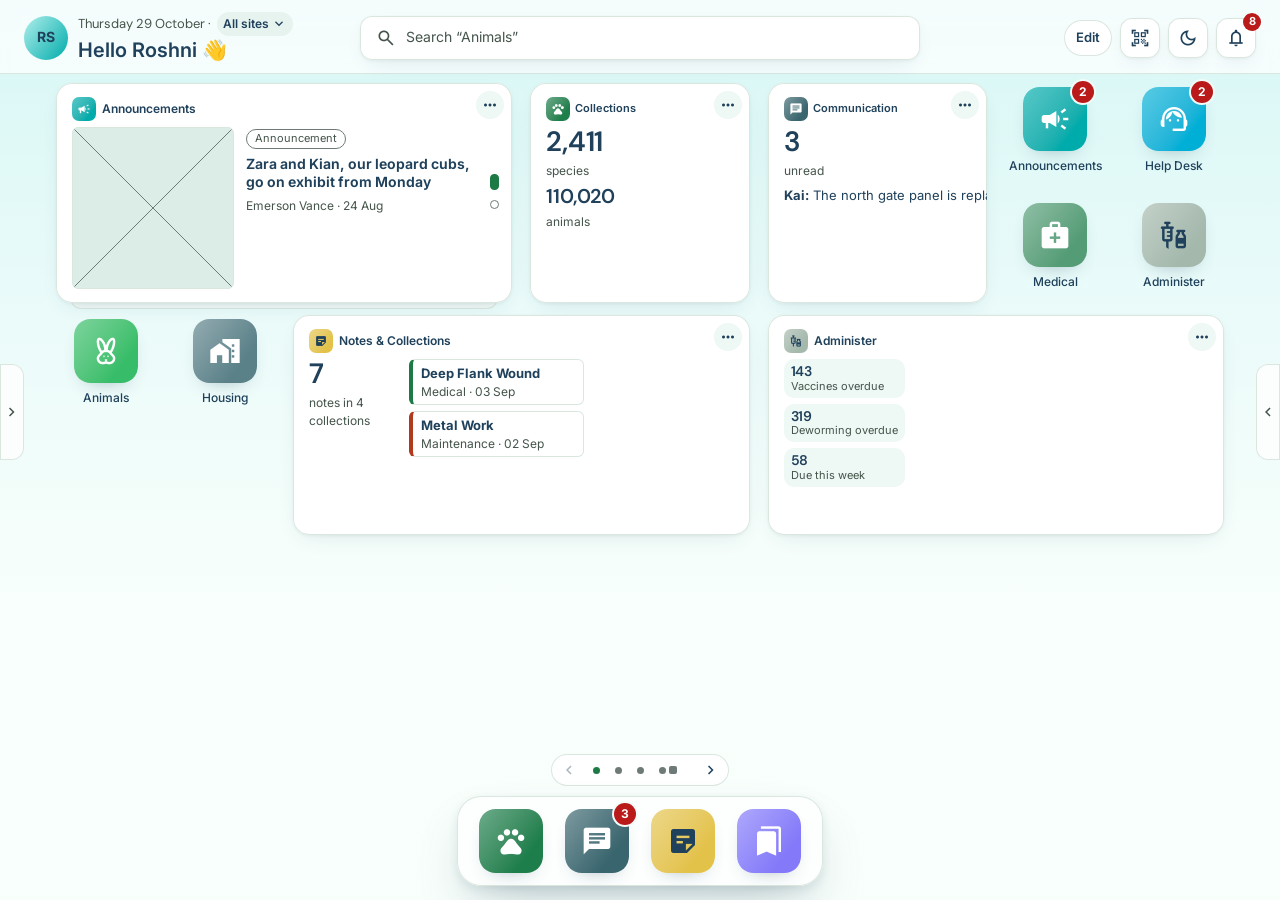
==== app/index.html @ 4836cd37 "Initial snapshot: ANTZ home screen PRD, wireframe and clean app - PRD.md for the Style 4 widget boar" ====
<!doctype html>
<html lang="en">
<head>
<meta charset="utf-8">
<meta name="viewport" content="width=device-width, initial-scale=1, viewport-fit=cover">
<meta name="robots" content="noindex">
<title>ANTZ</title>
<meta name="theme-color" content="#F2FBF8">
<meta name="color-scheme" content="light dark">
<!-- config first (plain data), then apply the saved theme before any CSS paints: no flash of the wrong theme -->
<script src="config.js"></script>
<script>
  (function () {
    var t = null;
    try { t = localStorage.getItem('antz-theme'); } catch (e) { /* storage blocked */ }
    if (t !== 'light' && t !== 'dark' && t !== 'system') t = (window.ANTZ_CONFIG && window.ANTZ_CONFIG.theme) || 'system';
    if (t === 'light' || t === 'dark') document.documentElement.setAttribute('data-theme', t);
    var dark = t === 'dark' || (t === 'system' && window.matchMedia && matchMedia('(prefers-color-scheme: dark)').matches);
    document.querySelector('meta[name="theme-color"]').setAttribute('content', dark ? '#0D1A20' : '#F2FBF8');
  })();
</script>
<!--
  ANTZ HOME
  index.html  markup only (header, springboard, dock, app window, app screens)
  styles.css  Style 1 tokens + components
  config.js   all content: user, theme default, modules, stats, home layout, dock, sample data
  app.js      behaviour
  Open this file directly (file://) or serve the folder. See README.md.
-->
<link rel="preconnect" href="https://fonts.googleapis.com">
<link rel="stylesheet" href="https://fonts.googleapis.com/css2?family=Inter:wght@400..700&family=DM+Sans:opsz,wght@9..40,400..700&display=swap">
<link rel="stylesheet" href="https://fonts.googleapis.com/css2?family=Material+Symbols+Outlined:opsz,wght,FILL,GRAD@20..48,100..700,0..1,-50..200&display=block">
<link rel="stylesheet" href="styles.css">
</head>
<body>
<div class="ui" id="ui">
  <!-- ===== FIXED HEADER: greeting, search, edit, scan, notifications ===== -->
  <header class="status topbar" id="statusBar">
    <div class="hello">
      <button type="button" class="avatar" id="avatarBtn" data-act="profile" aria-haspopup="menu" aria-label="Profile">RS</button>
      <div class="hello__txt">
        <p class="hello__sub"><span class="hello__date" id="helloDate"></span><button type="button" class="hello__site" data-act="site" aria-label="Change site"><span id="siteLabel">All sites</span><span class="material-symbols-outlined ico" aria-hidden="true">expand_more</span></button></p>
        <p class="hello__name" id="helloName">Hello Roshni <span aria-hidden="true">👋</span></p>
      </div>
    </div>
    <button type="button" class="hsearch" id="hSearch" data-act="search" aria-label="Search modules, species, animals and notes"><span class="material-symbols-outlined ico" aria-hidden="true">search</span><span class="hsearch__ph" aria-hidden="true">Search “Animals”</span></button>
    <div class="hacts">
      <button type="button" class="pill-btn edit-txt" id="editBtn" data-act="edit">Edit</button>
      <button type="button" class="round-btn" id="scanBtn" data-act="scan" aria-label="Scan a tag, QR or microchip"><span class="material-symbols-outlined ico" aria-hidden="true">qr_code_scanner</span></button>
      <button type="button" class="round-btn" id="themeBtn" data-act="theme" aria-label="Switch to dark mode"><span class="material-symbols-outlined ico" aria-hidden="true">dark_mode</span></button>
      <button type="button" class="round-btn" id="bellBtn" data-act="nc" aria-label="Notification Center, 8 new"><span class="material-symbols-outlined ico" aria-hidden="true">notifications</span><span class="badge" aria-hidden="true">8</span></button>
    </div>
  </header>

  <div class="home" id="home">
    <!-- edit (jiggle) mode bar: sits under the fixed header -->
    <div class="editbar" id="editBar">
      <button type="button" class="round-btn" id="addWidgetBtn" data-act="gallery" aria-label="Add Widget"><span class="material-symbols-outlined ico" aria-hidden="true">add</span></button>
      <button type="button" class="pill-btn" id="editPagesBtn" data-act="toast" data-msg="Edit Pages · show, hide and reorder home pages">Edit Pages</button>
      <span class="grow" style="flex:1"></span>
      <span class="muted" style="font-size:12px">Drag a widget’s corner to resize</span>
      <button type="button" class="pill-btn pill-btn--dark" id="doneBtn" data-act="done">Done</button>
    </div>
    <div class="pages-wrap" id="pagesWrap">
      <div class="pages" id="pages">
        <div id="homePages" style="display:contents"></div>
        <section class="page" id="libPage" data-page="2" aria-labelledby="libH">
          <h2 id="libH" class="vh">App Library</h2>
          <div class="lib">
            <div class="lib__top">
              <label class="search search--pill"><span class="material-symbols-outlined ico ico--sm" aria-hidden="true">search</span><span class="vh">Search App Library</span><input type="search" id="libQ" placeholder="App Library"></label>
              <button type="button" class="link" data-act="libCancel">Cancel</button>
            </div>
            <div class="lib__list" id="libList"></div>
            <nav class="az" id="azIndex" aria-label="Jump to letter"></nav>
          </div>
        </section>
      </div>
      <button type="button" class="edge edge--l" id="edgeL" data-act="nc" aria-label="Open Notification Center"><span class="material-symbols-outlined ico ico--sm" aria-hidden="true">chevron_right</span></button>
      <button type="button" class="edge edge--r" id="edgeR" data-act="library" aria-label="Open App Library"><span class="material-symbols-outlined ico ico--sm" aria-hidden="true">chevron_left</span></button>
    </div>
    <div class="sb-ctl">
      <div class="pagectl" id="pageCtl" role="group" aria-label="Home screen pages">
        <button type="button" class="arrow" data-act="prevPage" aria-label="Previous page"><span class="material-symbols-outlined ico ico--sm" aria-hidden="true">chevron_left</span></button>
        <div class="pdots" id="pdots"></div>
        <button type="button" class="arrow" data-act="nextPage" aria-label="Next page"><span class="material-symbols-outlined ico ico--sm" aria-hidden="true">chevron_right</span></button>
      </div>
    </div>
    <div class="dock-wrap"><nav class="dock" id="dock" aria-label="Dock, pinned modules"></nav></div>
  </div>

  <!-- APP WINDOW (a launched module) -->
  <section class="appwin" id="appwin" aria-labelledby="appTitle" hidden>
    <header class="app-hd">
      <button type="button" class="app-back" id="appBack" data-act="appBack" hidden><span class="material-symbols-outlined ico" aria-hidden="true">arrow_back</span><span>Back</span></button>
      <span class="app__ic" id="appIc" aria-hidden="true"></span>
      <h1 id="appTitle" tabindex="-1">App</h1>
      <button type="button" class="btn btn--ghost btn--sm pin-toggle" id="appPin" data-pin="" aria-pressed="false"><span class="material-symbols-outlined ico ico--sm" aria-hidden="true">push_pin</span><span class="lbl-long">Keep in Dock</span><span class="vh">Keep in Dock</span></button>
      <button type="button" class="icon-btn" id="appMore" data-more="" aria-label="More options" aria-haspopup="menu"><span class="material-symbols-outlined ico" aria-hidden="true">more_horiz</span></button>
    </header>
    <div class="app-body" id="appBody">

      <!-- NOTES & COLLECTIONS -->
      <section class="screen has-fab" data-screen="notes" aria-label="Notes and collections" hidden>
        <div class="app-toolbar">
          <p>Observation notes from every section, grouped into collections.</p>
          <div class="app-toolbar__acts"><button type="button" class="btn btn--primary" data-act="toast" data-msg="New note · opens the note editor"><span class="material-symbols-outlined ico ico--sm" aria-hidden="true">add</span>New note</button></div>
        </div>
        <div class="two-col">
          <div class="side-list" id="noteCollsBox">
            <h2 id="h-ncoll">Collections</h2>
            <ul id="noteColls" aria-labelledby="h-ncoll"></ul>
            <button type="button" class="btn btn--ghost btn--sm side-list__add" data-act="toast" data-msg="New collection"><span class="material-symbols-outlined ico ico--sm" aria-hidden="true">add</span>New collection</button>
          </div>
          <div>
            <div class="filters" id="notesFilters">
              <label class="search"><span class="material-symbols-outlined ico ico--sm" aria-hidden="true">search</span><span class="vh">Search notes</span><input type="search" id="noteQ" placeholder="Search notes"></label>
              <div class="chips" role="group" aria-label="Note type" id="noteTypes"></div>
              <label><span class="vh">Sort notes</span><select class="sel" id="noteSort"><option>Newest first</option><option>Oldest first</option><option>A–Z</option></select></label>
              <span class="result-count" id="noteCount" aria-live="polite"></span>
            </div>
            <ul class="cards" id="noteGrid"></ul>
          </div>
        </div>
        <button type="button" class="btn btn--primary fab" data-act="toast" data-msg="New note · opens the note editor"><span class="material-symbols-outlined ico ico--sm" aria-hidden="true">add</span>New note</button>
      </section>

      <!-- COLLECTIONS → SPECIES → ANIMAL -->
      <section class="screen" data-screen="collections" aria-label="Collections" hidden>
        <div class="level" data-level="module">
          <div class="app-toolbar">
            <p>Every species and animal across the sites.</p>
            <div class="app-toolbar__acts"><button type="button" class="btn btn--primary" data-act="toast" data-msg="Add a species"><span class="material-symbols-outlined ico ico--sm" aria-hidden="true">add</span>Add species</button></div>
          </div>
          <div class="stats">
            <div class="stat"><b>2,411</b><span>Species</span></div>
            <div class="stat"><b>110,020</b><span>Animals</span></div>
            <div class="stat"><b>643</b><span>Newly added</span></div>
            <div class="stat"><b>9</b><span>Sites</span></div>
          </div>
          <div class="filters" id="spFilters">
            <label class="search"><span class="material-symbols-outlined ico ico--sm" aria-hidden="true">search</span><span class="vh">Search species</span><input type="search" id="spQ" placeholder="Common or scientific name"></label>
            <div class="chips" role="group" aria-label="Class" id="spClasses"></div>
            <label><span class="vh">Site</span><select class="sel" id="spSite"><option>All sites</option><option>Clearspring</option><option>Crimson Frosted</option><option>Foxglen</option><option>Hollowpine</option></select></label>
            <label><span class="vh">Sort species</span><select class="sel" id="spSort"><option value="count">Most animals</option><option value="az">A–Z</option></select></label>
            <span class="result-count" id="spCount" aria-live="polite"></span>
          </div>
          <ul class="sp-grid" id="spGrid"></ul>
        </div>

        <div class="level" data-level="species" hidden>
          <nav class="crumbs" aria-label="Breadcrumb"><ol><li><button type="button" data-act="lvl" data-level="module">Collections</button></li><li aria-current="page" class="spName">Persian Leopard</li></ol></nav>
          <div class="sp-layout">
            <div class="profile" id="spProfile">
              <span class="ph" aria-hidden="true"></span>
              <div><h2 class="spName" tabindex="-1" id="h-sp">Persian Leopard</h2><p class="sci" id="spSci">Panthera pardus saxicolor</p></div>
              <div class="acts spActs"></div>
              <dl class="facts" id="spFacts"></dl>
            </div>
            <div>
              <div class="tabs segctl" role="tablist" aria-label="Species sections">
                <button type="button" class="tab" role="tab" id="spt-animals" aria-controls="spp-animals" aria-selected="true">Animals</button>
                <button type="button" class="tab" role="tab" id="spt-over" aria-controls="spp-over" aria-selected="false" tabindex="-1">Overview</button>
                <button type="button" class="tab" role="tab" id="spt-med" aria-controls="spp-med" aria-selected="false" tabindex="-1">Medical</button>
                <button type="button" class="tab" role="tab" id="spt-notes" aria-controls="spp-notes" aria-selected="false" tabindex="-1">Notes</button>
              </div>
              <div role="tabpanel" id="spp-animals" aria-labelledby="spt-animals">
                <div class="filters" id="anFilters">
                  <label class="search"><span class="material-symbols-outlined ico ico--sm" aria-hidden="true">search</span><span class="vh">Search animals</span><input type="search" id="anQ" placeholder="Name or ID"></label>
                  <div class="chips" role="group" aria-label="Sex" id="anSex"></div>
                  <span class="result-count" id="anCount" aria-live="polite"></span>
                </div>
                <ul class="an-grid" id="anGrid"></ul>
              </div>
              <div role="tabpanel" id="spp-over" aria-labelledby="spt-over" hidden><div class="panel placeholder-panel"><span class="bar b90"></span><span class="bar b100"></span><span class="bar b70"></span></div></div>
              <div role="tabpanel" id="spp-med" aria-labelledby="spt-med" hidden><div class="panel placeholder-panel"><span class="bar b60"></span><span class="bar b90"></span></div></div>
              <div role="tabpanel" id="spp-notes" aria-labelledby="spt-notes" hidden><div class="panel placeholder-panel"><span class="bar b80"></span><span class="bar b60"></span></div></div>
            </div>
          </div>
        </div>

        <div class="level" data-level="animal" hidden>
          <nav class="crumbs" aria-label="Breadcrumb"><ol><li><button type="button" data-act="lvl" data-level="module">Collections</button></li><li><button type="button" data-act="lvl" data-level="species" class="spName">Persian Leopard</button></li><li aria-current="page" class="anName">Zara</li></ol></nav>
          <div class="an-layout">
            <div class="profile" id="anProfile">
              <span class="ph" aria-hidden="true"></span>
              <div><h2 tabindex="-1" id="h-an"><span class="anName">Zara</span> <span class="muted" style="font-weight:400;font-size:.7em" id="anIdH">PL-014</span></h2><p class="sci"><span class="spName">Persian Leopard</span> · <span id="anStatusH">On exhibit</span></p></div>
              <div class="acts anActs"></div>
              <dl class="facts" id="anFacts"></dl>
            </div>
            <div>
              <div class="tabs" role="tablist" aria-label="Animal record" id="anTabs">
                <button type="button" class="tab" role="tab" id="ant-over" aria-controls="anp-over" aria-selected="true">Overview</button>
                <button type="button" class="tab" role="tab" id="ant-med" aria-controls="anp-med" aria-selected="false" tabindex="-1">Medical</button>
                <button type="button" class="tab" role="tab" id="ant-diet" aria-controls="anp-diet" aria-selected="false" tabindex="-1">Diet</button>
                <button type="button" class="tab" role="tab" id="ant-house" aria-controls="anp-house" aria-selected="false" tabindex="-1">Housing</button>
                <button type="button" class="tab" role="tab" id="ant-notes" aria-controls="anp-notes" aria-selected="false" tabindex="-1">Notes</button>
              </div>
              <div role="tabpanel" id="anp-over" aria-labelledby="ant-over">
                <div class="kpis">
                  <div class="kpi"><b>18.4 kg</b><span>Last weight · 21 Oct</span></div>
                  <div class="kpi"><b>12 Aug</b><span>Last vaccination</span></div>
                  <div class="kpi is-hot"><b>Overdue</b><span>Deworming · due 20 Oct</span></div>
                </div>
                <div class="panel">
                  <h3 class="sec-title">Recent activity</h3>
                  <ul class="timeline">
                    <li><span>Weight recorded: 18.4 kg</span><small>21 Oct</small></li>
                    <li><span>Moved to Big Cat House · E3 (exhibit)</span><small>19 Oct</small></li>
                    <li><span>Final health check passed</span><small>16 Oct</small></li>
                    <li><span>Note added: Coat Condition</span><small>30 Aug</small></li>
                  </ul>
                </div>
              </div>
              <div role="tabpanel" id="anp-med" aria-labelledby="ant-med" hidden><div class="panel placeholder-panel"><span class="bar b80"></span><span class="bar b100"></span></div></div>
              <div role="tabpanel" id="anp-diet" aria-labelledby="ant-diet" hidden><div class="panel placeholder-panel"><span class="bar b70"></span><span class="bar b40"></span></div></div>
              <div role="tabpanel" id="anp-house" aria-labelledby="ant-house" hidden><div class="panel placeholder-panel"><span class="bar b90"></span><span class="bar b60"></span></div></div>
              <div role="tabpanel" id="anp-notes" aria-labelledby="ant-notes" hidden><div class="panel placeholder-panel"><span class="bar b80"></span><span class="bar b70"></span></div></div>
            </div>
            <div class="an-side">
              <div class="panel" id="anQA">
                <h3 class="sec-title">Quick actions</h3>
                <div class="qa-list">
                  <button type="button" class="btn btn--ghost" data-act="toast" data-msg="Record weight"><span class="material-symbols-outlined ico ico--sm" aria-hidden="true">add</span>Record weight</button>
                  <button type="button" class="btn btn--ghost" data-act="toast" data-msg="Record a dose"><span class="material-symbols-outlined ico ico--sm" aria-hidden="true">add</span>Record a dose</button>
                  <button type="button" class="btn btn--ghost" data-act="toast" data-msg="Add note"><span class="material-symbols-outlined ico ico--sm" aria-hidden="true">add</span>Add note</button>
                  <button type="button" class="btn btn--ghost" data-act="toast" data-msg="New transfer request"><span class="material-symbols-outlined ico ico--sm" aria-hidden="true">add</span>Request transfer</button>
                </div>
              </div>
              <div class="panel" id="anRelBox"><h3 class="sec-title">Related animals</h3><ul class="rel" id="anRel"></ul></div>
            </div>
          </div>
        </div>
      </section>

      <!-- ANNOUNCEMENTS -->
      <section class="screen" data-screen="announcements" aria-label="Announcements" hidden>
        <div class="app-toolbar">
          <p>News for everyone, from admins and teams.</p>
          <div class="app-toolbar__acts"><button type="button" class="btn btn--primary" data-act="toast" data-msg="Post an announcement"><span class="material-symbols-outlined ico ico--sm" aria-hidden="true">add</span>Post</button></div>
        </div>
        <div class="split" id="annSplit">
          <div class="list-col">
            <div class="filters"><div class="chips" role="group" aria-label="Show" id="annFilters"></div></div>
            <ul class="ann-list" id="annList"></ul>
          </div>
          <article class="read-pane" id="annRead" aria-labelledby="annReadT"><div id="annReadBody"></div></article>
        </div>
      </section>

      <!-- COMMUNICATION -->
      <section class="screen" data-screen="communication" aria-label="Communication" hidden>
        <div class="app-toolbar">
          <p>Chats with your teams.</p>
          <div class="app-toolbar__acts"><button type="button" class="btn btn--primary" data-act="toast" data-msg="New message"><span class="material-symbols-outlined ico ico--sm" aria-hidden="true">add</span>New message</button></div>
        </div>
        <div class="chat" id="chat">
          <div class="chat__list">
            <div class="chat__list-hd">
              <label class="search"><span class="material-symbols-outlined ico ico--sm" aria-hidden="true">search</span><span class="vh">Search chats</span><input type="search" placeholder="Search people and groups"></label>
              <div class="tabs segctl" role="tablist" aria-label="Conversation type" id="chatTabs">
                <button type="button" class="tab" role="tab" aria-controls="convoPanel" aria-selected="true" data-value="all">Chats <span class="badge" aria-label="3 unread">3</span></button>
                <button type="button" class="tab" role="tab" aria-controls="convoPanel" aria-selected="false" tabindex="-1" data-value="group">Groups</button>
              </div>
            </div>
            <div class="convos" role="tabpanel" id="convoPanel" aria-label="Conversations"><ul id="convoList"></ul></div>
          </div>
          <div class="thread" id="thread">
            <div class="thread__hd">
              <span class="av" id="thAv">KV</span>
              <div class="grow"><b id="thName" class="ell" style="display:block">Kai Vance</b><small id="thSub">Maintenance · online</small></div>
              <button type="button" class="icon-btn info-btn" data-act="chatInfo" aria-pressed="false" aria-label="Conversation info"><span class="material-symbols-outlined ico" aria-hidden="true">info</span></button>
            </div>
            <div class="msgs" id="msgs" tabindex="0" aria-label="Messages"></div>
            <form class="composer" id="composer">
              <button type="button" class="icon-btn" data-act="toast" data-msg="Attach a photo or file" aria-label="Attach"><span class="material-symbols-outlined ico" aria-hidden="true">attach_file</span></button>
              <label class="vh" for="composeIn">Message</label>
              <input id="composeIn" type="text" placeholder="Write a message" autocomplete="off">
              <button type="submit" class="icon-btn" aria-label="Send" style="background:var(--md-sys-color-primary);color:var(--md-sys-color-on-primary);border-color:var(--md-sys-color-primary)"><span class="material-symbols-outlined ico" aria-hidden="true">send</span></button>
            </form>
          </div>
          <aside class="chat__info" aria-label="Conversation info">
            <h3>Members</h3>
            <ul class="members" id="chatMembers"></ul>
            <h3>Shared files</h3>
            <div class="files"><span class="ph"></span><span class="ph"></span><span class="ph"></span><span class="ph"></span><span class="ph"></span><span class="ph"></span></div>
          </aside>
        </div>
      </section>

      <!-- FOCUS HUB -->
      <section class="screen" data-screen="focus" aria-label="Focus Hub" hidden>
        <div class="app-toolbar"><p>Everything you liked or bookmarked: species, animals, notes and announcements.</p></div>
        <div class="two-col">
          <div class="side-list" id="folderBox">
            <h2 id="h-folders">Folders</h2>
            <ul id="folderList" aria-labelledby="h-folders"></ul>
            <button type="button" class="btn btn--ghost btn--sm side-list__add" data-act="toast" data-msg="New folder"><span class="material-symbols-outlined ico ico--sm" aria-hidden="true">add</span>New folder</button>
          </div>
          <div>
            <div class="tabs segctl" role="tablist" aria-label="Saved items" id="focusTabs">
              <button type="button" class="tab" role="tab" aria-controls="savedPanel" aria-selected="true" data-value="all">All <span class="count" id="cAll"></span></button>
              <button type="button" class="tab" role="tab" aria-controls="savedPanel" aria-selected="false" tabindex="-1" data-value="liked">Liked <span class="count" id="cLiked"></span></button>
              <button type="button" class="tab" role="tab" aria-controls="savedPanel" aria-selected="false" tabindex="-1" data-value="bm">Bookmarked <span class="count" id="cBm"></span></button>
            </div>
            <div role="tabpanel" id="savedPanel" aria-label="Saved items">
              <div class="filters"><div class="chips" role="group" aria-label="Item type" id="focusTypes"></div><span class="result-count" id="focusCount" aria-live="polite"></span></div>
              <ul class="saved-grid" id="savedGrid"></ul>
            </div>
          </div>
        </div>
      </section>

      <!-- HELP DESK -->
      <section class="screen" data-screen="help" aria-label="Help Desk" hidden>
        <div class="app-toolbar">
          <p>Search the guides first, then raise a ticket.</p>
          <div class="app-toolbar__acts"><button type="button" class="btn btn--primary" data-act="ticketOpen"><span class="material-symbols-outlined ico ico--sm" aria-hidden="true">add</span>Raise a ticket</button></div>
        </div>
        <div class="help-layout">
          <div>
            <div class="status-row" role="group" aria-label="Filter by status" id="statusRow">
              <button type="button" class="status-btn" data-status="Open" aria-pressed="false"><b>2</b><span>Open</span></button>
              <button type="button" class="status-btn" data-status="In progress" aria-pressed="false"><b>1</b><span>In progress</span></button>
              <button type="button" class="status-btn" data-status="Resolved" aria-pressed="false"><b>14</b><span>Resolved</span></button>
            </div>
            <div class="table-wrap" id="ticketTable">
              <table class="table">
                <caption class="vh">My tickets</caption>
                <thead><tr><th scope="col">Ticket</th><th scope="col">Subject</th><th scope="col">Module</th><th scope="col">Priority</th><th scope="col">Status</th><th scope="col">Updated</th></tr></thead>
                <tbody id="ticketRows"></tbody>
              </table>
            </div>
          </div>
          <div class="help-side">
            <form class="form-panel" id="ticketForm" aria-labelledby="h-raise">
              <div class="form-panel__hd"><h2 id="h-raise">Raise a ticket</h2><button type="button" class="icon-btn form-close" data-act="ticketClose" aria-label="Close form"><span class="material-symbols-outlined ico" aria-hidden="true">close</span></button></div>
              <div class="field"><label class="field-lbl" for="tkMod">Module</label><select id="tkMod"><option>Collections</option><option>Medical</option><option>Pharmacy</option><option>Housing</option><option>Tags</option><option>Other</option></select></div>
              <div class="field"><label class="field-lbl" for="tkSub">Subject</label><input id="tkSub" type="text" placeholder="What went wrong?"></div>
              <div class="field"><label class="field-lbl" for="tkDesc">Details</label><textarea id="tkDesc" placeholder="Steps, site and animal ID if relevant"></textarea></div>
              <fieldset class="field"><legend class="field-lbl">Priority</legend><div class="radios"><label><input type="radio" name="prio" checked> Low</label><label><input type="radio" name="prio"> Medium</label><label><input type="radio" name="prio"> High</label></div></fieldset>
              <div style="display:flex;gap:8px;flex-wrap:wrap"><button type="button" class="btn btn--ghost" data-act="toast" data-msg="Attach a screenshot"><span class="material-symbols-outlined ico ico--sm" aria-hidden="true">attach_file</span>Attach</button><button type="submit" class="btn btn--primary">Submit ticket</button></div>
            </form>
            <div class="panel" id="guides">
              <h2 class="sec-title">Guides</h2>
              <label class="search" style="margin-bottom:8px"><span class="material-symbols-outlined ico ico--sm" aria-hidden="true">search</span><span class="vh">Search guides</span><input type="search" placeholder="Search guides"></label>
              <ul class="articles">
                <li><button type="button" class="link" data-act="toast" data-msg="Guide: Print tag labels">How to print tag labels</button></li>
                <li><button type="button" class="link" data-act="toast" data-msg="Guide: Transfer an animal">Request an animal transfer</button></li>
                <li><button type="button" class="link" data-act="toast" data-msg="Guide: Tablet use">Using ANTZ on a tablet</button></li>
              </ul>
            </div>
          </div>
        </div>
      </section>

      <!-- any other module (placeholder app) -->
      <section class="screen" data-screen="generic" aria-label="Module" hidden>
        <div class="app-toolbar"><p id="genSub">Module</p><div class="app-toolbar__acts" id="genActs"></div></div>
        <div id="genStats"></div>
        <div class="panel placeholder-panel" style="margin-top:14px"><span class="bar b90"></span><span class="bar b100"></span><span class="bar b70"></span></div>
        <p class="muted" style="margin-top:14px">This module’s own screens are outside this wireframe, so it lands on its Large stats view. It launches and closes like every other app.</p>
      </section>
    </div>
    <button type="button" class="home-ind" id="homeInd" data-act="home" aria-label="Home, close the app"><span aria-hidden="true"></span></button>
  </section>

  <!-- overlays are rendered here -->
  <div id="overlayRoot"></div>
  <div class="toast" id="toast" role="status" aria-live="polite" hidden><span id="toastMsg"></span><button type="button" id="toastAct" hidden></button></div>
</div>

<script src="app.js"></script>
</body>
</html>
---- app/styles.css ----
/* ═══════════════════════════════════════════════════════════════════════
 ANTZ HOME · STYLES
 1. Tokens   Style 1 colours, type, radii and shadows as custom properties.
             Change a colour here and every component follows.
             Light is Style 1 as published; dark is derived. Dark mode follows
             the OS, or force it with <html data-theme="dark"> / "light".
 2. Base
 3. Components (header, springboard, widgets, dock, overlays, apps)
 4. Responsive (tablet ≤ 1239px, phone ≤ 640px)
 ═══════════════════════════════════════════════════════════════════════ */

/* ================= 1. TOKENS ================= */
/* Theme: no attribute = follow the OS; data-theme="light" / "dark" on <html> forces one (set by the header toggle) */
:root { color-scheme: light dark; }
:root[data-theme="light"] { color-scheme: light; }
:root[data-theme="dark"] { color-scheme: dark; }

:root {
  /* Style 1 brand values (module tile colours live in config.js) */
  --s1-navy: #1F415B;
  --s1-teal-dark: #00ABAB;
  --s1-mint: #AFEFEB;
  --s1-white: #FFFFFF;
  --s1-r-card: 16px;
  --s1-r-field: 12px;
  --s1-r-sheet: 28px;
  --font: 'Inter', -apple-system, BlinkMacSystemFont, 'Segoe UI', Roboto, Helvetica, Arial, sans-serif;
  --font-num: 'DM Sans', var(--font);
  --md-sys-color-primary: #1E7A44;
  --md-sys-color-on-primary: #FFFFFF;
  --md-sys-color-primary-container: #D3FBE0;
  --md-sys-color-on-primary-container: #0B4F27;
  --md-sys-color-secondary: #00797A;
  --md-sys-color-on-secondary: #FFFFFF;
  --md-sys-color-secondary-container: #1F415B;
  --md-sys-color-on-secondary-container: #FFFFFF;
  --md-sys-color-tertiary: #B23A1C;
  --md-sys-color-on-tertiary: #FFFFFF;
  --md-sys-color-tertiary-container: #FFBDA8;
  --md-sys-color-on-tertiary-container: #5A1A06;
  --md-sys-color-error: #BA1A1A;
  --md-sys-color-on-error: #FFFFFF;
  --md-sys-color-error-container: #FFD3D3;
  --md-sys-color-on-error-container: #6B0F0F;
  --md-sys-color-background: #F2FBF8;
  --md-sys-color-on-background: #1F415B;
  --md-sys-color-surface: #F2FBF8;
  --md-sys-color-on-surface: #1F415B;
  --md-sys-color-surface-variant: #E3EFEA;
  --md-sys-color-on-surface-variant: #44544A;
  --md-sys-color-outline: #6E7A78;
  --md-sys-color-outline-variant: #DAE7DF;
  --md-sys-color-surface-container-lowest: #FFFFFF;
  --md-sys-color-surface-container-low: #FFFFFF;
  --md-sys-color-surface-container: #EEF8F5;
  --md-sys-color-surface-container-high: #E6F3EF;
  --md-sys-color-surface-container-highest: #DCEDE7;
  --md-sys-color-inverse-surface: #1F415B;
  --md-sys-color-inverse-on-surface: #FFFFFF;
  --md-sys-color-inverse-primary: #9BE7B7;
  --md-sys-color-shadow: #1F415B;
  --md-sys-color-scrim: #000000;
  --s1-page-bg: linear-gradient(180deg, rgb(175 239 235 / .5) 0%, rgb(175 239 235 / .275) 32.386%, rgb(242 255 248 / .5) 68.662%), var(--s1-white);
  --s1-header-bg: rgb(255 255 255 / .72);
  --s1-shadow-card: 0 1px 3px rgb(31 65 91 / .06), 0 8px 24px -10px rgb(31 65 91 / .14);
  --s1-shadow-lift: 0 4px 10px rgb(31 65 91 / .10), 0 26px 56px -18px rgb(31 65 91 / .32);
  --s1-icon-shadow: 0 8px 20px -12px rgb(31 65 91 / .45);
  --md-sys-color-primary-rgb: 30 122 68;
  --md-sys-color-on-primary-rgb: 255 255 255;
  --md-sys-color-primary-container-rgb: 211 251 224;
  --md-sys-color-on-primary-container-rgb: 11 79 39;
  --md-sys-color-secondary-rgb: 0 121 122;
  --md-sys-color-on-secondary-rgb: 255 255 255;
  --md-sys-color-secondary-container-rgb: 31 65 91;
  --md-sys-color-on-secondary-container-rgb: 255 255 255;
  --md-sys-color-tertiary-rgb: 178 58 28;
  --md-sys-color-on-tertiary-rgb: 255 255 255;
  --md-sys-color-tertiary-container-rgb: 255 189 168;
  --md-sys-color-on-tertiary-container-rgb: 90 26 6;
  --md-sys-color-error-rgb: 186 26 26;
  --md-sys-color-on-error-rgb: 255 255 255;
  --md-sys-color-error-container-rgb: 255 211 211;
  --md-sys-color-on-error-container-rgb: 107 15 15;
  --md-sys-color-background-rgb: 242 251 248;
  --md-sys-color-on-background-rgb: 31 65 91;
  --md-sys-color-surface-rgb: 242 251 248;
  --md-sys-color-on-surface-rgb: 31 65 91;
  --md-sys-color-surface-variant-rgb: 227 239 234;
  --md-sys-color-on-surface-variant-rgb: 68 84 74;
  --md-sys-color-outline-rgb: 110 122 120;
  --md-sys-color-outline-variant-rgb: 218 231 223;
  --md-sys-color-surface-container-lowest-rgb: 255 255 255;
  --md-sys-color-surface-container-low-rgb: 255 255 255;
  --md-sys-color-surface-container-rgb: 238 248 245;
  --md-sys-color-surface-container-high-rgb: 230 243 239;
  --md-sys-color-surface-container-highest-rgb: 220 237 231;
  --md-sys-color-inverse-surface-rgb: 31 65 91;
  --md-sys-color-inverse-on-surface-rgb: 255 255 255;
  --md-sys-color-inverse-primary-rgb: 155 231 183;
  --md-sys-color-shadow-rgb: 31 65 91;
  --md-sys-color-scrim-rgb: 0 0 0;
}
/* Dark (derived) — forced with data-theme="dark", or follows the OS unless data-theme="light" */
:root[data-theme="dark"] {
  --md-sys-color-primary: #7FDBA0;
  --md-sys-color-on-primary: #00391B;
  --md-sys-color-primary-container: #155A33;
  --md-sys-color-on-primary-container: #C9F7DA;
  --md-sys-color-secondary: #5FD3D3;
  --md-sys-color-on-secondary: #00302F;
  --md-sys-color-secondary-container: #AFEFEB;
  --md-sys-color-on-secondary-container: #1F415B;
  --md-sys-color-tertiary: #FFB59E;
  --md-sys-color-on-tertiary: #5A1A06;
  --md-sys-color-tertiary-container: #7A2E17;
  --md-sys-color-on-tertiary-container: #FFDBD0;
  --md-sys-color-error: #FFB4AB;
  --md-sys-color-on-error: #690005;
  --md-sys-color-error-container: #93000A;
  --md-sys-color-on-error-container: #FFDAD6;
  --md-sys-color-background: #0D1A20;
  --md-sys-color-on-background: #E3F1F4;
  --md-sys-color-surface: #0D1A20;
  --md-sys-color-on-surface: #E3F1F4;
  --md-sys-color-surface-variant: #24363F;
  --md-sys-color-on-surface-variant: #B8C9C4;
  --md-sys-color-outline: #869894;
  --md-sys-color-outline-variant: #2B4049;
  --md-sys-color-surface-container-lowest: #13232B;
  --md-sys-color-surface-container-low: #13232B;
  --md-sys-color-surface-container: #172A33;
  --md-sys-color-surface-container-high: #1D323C;
  --md-sys-color-surface-container-highest: #253C47;
  --md-sys-color-inverse-surface: #E3F1F4;
  --md-sys-color-inverse-on-surface: #1F415B;
  --md-sys-color-inverse-primary: #1E7A44;
  --md-sys-color-shadow: #000000;
  --md-sys-color-scrim: #000000;
  --s1-page-bg: linear-gradient(180deg, rgb(0 171 171 / .16) 0%, rgb(0 171 171 / .06) 32%, rgb(55 189 105 / .07) 69%), #0D1A20;
  --s1-header-bg: rgb(13 26 32 / .72);
  --s1-shadow-card: 0 1px 3px rgb(0 0 0 / .3), 0 8px 24px -10px rgb(0 0 0 / .5);
  --s1-shadow-lift: 0 4px 10px rgb(0 0 0 / .35), 0 26px 56px -18px rgb(0 0 0 / .6);
  --s1-icon-shadow: 0 8px 20px -12px rgb(0 0 0 / .7);
  --md-sys-color-primary-rgb: 127 219 160;
  --md-sys-color-on-primary-rgb: 0 57 27;
  --md-sys-color-primary-container-rgb: 21 90 51;
  --md-sys-color-on-primary-container-rgb: 201 247 218;
  --md-sys-color-secondary-rgb: 95 211 211;
  --md-sys-color-on-secondary-rgb: 0 48 47;
  --md-sys-color-secondary-container-rgb: 175 239 235;
  --md-sys-color-on-secondary-container-rgb: 31 65 91;
  --md-sys-color-tertiary-rgb: 255 181 158;
  --md-sys-color-on-tertiary-rgb: 90 26 6;
  --md-sys-color-tertiary-container-rgb: 122 46 23;
  --md-sys-color-on-tertiary-container-rgb: 255 219 208;
  --md-sys-color-error-rgb: 255 180 171;
  --md-sys-color-on-error-rgb: 105 0 5;
  --md-sys-color-error-container-rgb: 147 0 10;
  --md-sys-color-on-error-container-rgb: 255 218 214;
  --md-sys-color-background-rgb: 13 26 32;
  --md-sys-color-on-background-rgb: 227 241 244;
  --md-sys-color-surface-rgb: 13 26 32;
  --md-sys-color-on-surface-rgb: 227 241 244;
  --md-sys-color-surface-variant-rgb: 36 54 63;
  --md-sys-color-on-surface-variant-rgb: 184 201 196;
  --md-sys-color-outline-rgb: 134 152 148;
  --md-sys-color-outline-variant-rgb: 43 64 73;
  --md-sys-color-surface-container-lowest-rgb: 19 35 43;
  --md-sys-color-surface-container-low-rgb: 19 35 43;
  --md-sys-color-surface-container-rgb: 23 42 51;
  --md-sys-color-surface-container-high-rgb: 29 50 60;
  --md-sys-color-surface-container-highest-rgb: 37 60 71;
  --md-sys-color-inverse-surface-rgb: 227 241 244;
  --md-sys-color-inverse-on-surface-rgb: 31 65 91;
  --md-sys-color-inverse-primary-rgb: 30 122 68;
  --md-sys-color-shadow-rgb: 0 0 0;
  --md-sys-color-scrim-rgb: 0 0 0;
}
@media (prefers-color-scheme: dark) {
:root:not([data-theme="light"]) {
  --md-sys-color-primary: #7FDBA0;
  --md-sys-color-on-primary: #00391B;
  --md-sys-color-primary-container: #155A33;
  --md-sys-color-on-primary-container: #C9F7DA;
  --md-sys-color-secondary: #5FD3D3;
  --md-sys-color-on-secondary: #00302F;
  --md-sys-color-secondary-container: #AFEFEB;
  --md-sys-color-on-secondary-container: #1F415B;
  --md-sys-color-tertiary: #FFB59E;
  --md-sys-color-on-tertiary: #5A1A06;
  --md-sys-color-tertiary-container: #7A2E17;
  --md-sys-color-on-tertiary-container: #FFDBD0;
  --md-sys-color-error: #FFB4AB;
  --md-sys-color-on-error: #690005;
  --md-sys-color-error-container: #93000A;
  --md-sys-color-on-error-container: #FFDAD6;
  --md-sys-color-background: #0D1A20;
  --md-sys-color-on-background: #E3F1F4;
  --md-sys-color-surface: #0D1A20;
  --md-sys-color-on-surface: #E3F1F4;
  --md-sys-color-surface-variant: #24363F;
  --md-sys-color-on-surface-variant: #B8C9C4;
  --md-sys-color-outline: #869894;
  --md-sys-color-outline-variant: #2B4049;
  --md-sys-color-surface-container-lowest: #13232B;
  --md-sys-color-surface-container-low: #13232B;
  --md-sys-color-surface-container: #172A33;
  --md-sys-color-surface-container-high: #1D323C;
  --md-sys-color-surface-container-highest: #253C47;
  --md-sys-color-inverse-surface: #E3F1F4;
  --md-sys-color-inverse-on-surface: #1F415B;
  --md-sys-color-inverse-primary: #1E7A44;
  --md-sys-color-shadow: #000000;
  --md-sys-color-scrim: #000000;
  --s1-page-bg: linear-gradient(180deg, rgb(0 171 171 / .16) 0%, rgb(0 171 171 / .06) 32%, rgb(55 189 105 / .07) 69%), #0D1A20;
  --s1-header-bg: rgb(13 26 32 / .72);
  --s1-shadow-card: 0 1px 3px rgb(0 0 0 / .3), 0 8px 24px -10px rgb(0 0 0 / .5);
  --s1-shadow-lift: 0 4px 10px rgb(0 0 0 / .35), 0 26px 56px -18px rgb(0 0 0 / .6);
  --s1-icon-shadow: 0 8px 20px -12px rgb(0 0 0 / .7);
  --md-sys-color-primary-rgb: 127 219 160;
  --md-sys-color-on-primary-rgb: 0 57 27;
  --md-sys-color-primary-container-rgb: 21 90 51;
  --md-sys-color-on-primary-container-rgb: 201 247 218;
  --md-sys-color-secondary-rgb: 95 211 211;
  --md-sys-color-on-secondary-rgb: 0 48 47;
  --md-sys-color-secondary-container-rgb: 175 239 235;
  --md-sys-color-on-secondary-container-rgb: 31 65 91;
  --md-sys-color-tertiary-rgb: 255 181 158;
  --md-sys-color-on-tertiary-rgb: 90 26 6;
  --md-sys-color-tertiary-container-rgb: 122 46 23;
  --md-sys-color-on-tertiary-container-rgb: 255 219 208;
  --md-sys-color-error-rgb: 255 180 171;
  --md-sys-color-on-error-rgb: 105 0 5;
  --md-sys-color-error-container-rgb: 147 0 10;
  --md-sys-color-on-error-container-rgb: 255 218 214;
  --md-sys-color-background-rgb: 13 26 32;
  --md-sys-color-on-background-rgb: 227 241 244;
  --md-sys-color-surface-rgb: 13 26 32;
  --md-sys-color-on-surface-rgb: 227 241 244;
  --md-sys-color-surface-variant-rgb: 36 54 63;
  --md-sys-color-on-surface-variant-rgb: 184 201 196;
  --md-sys-color-outline-rgb: 134 152 148;
  --md-sys-color-outline-variant-rgb: 43 64 73;
  --md-sys-color-surface-container-lowest-rgb: 19 35 43;
  --md-sys-color-surface-container-low-rgb: 19 35 43;
  --md-sys-color-surface-container-rgb: 23 42 51;
  --md-sys-color-surface-container-high-rgb: 29 50 60;
  --md-sys-color-surface-container-highest-rgb: 37 60 71;
  --md-sys-color-inverse-surface-rgb: 227 241 244;
  --md-sys-color-inverse-on-surface-rgb: 31 65 91;
  --md-sys-color-inverse-primary-rgb: 30 122 68;
  --md-sys-color-shadow-rgb: 0 0 0;
  --md-sys-color-scrim-rgb: 0 0 0;
}
}
/* status fills (always with black text) */
:root {
  --antz-success: #2FFF2A; --antz-on-success: #000000;
  --antz-warning: #FA6140; --antz-on-warning: #000000;
  --antz-alert: #E4B819; --antz-on-alert: #000000;
}

/* ================= 2–4. BASE, COMPONENTS, RESPONSIVE ================= */
:root {
  /* aliases onto ANTZ M3 roles */
  --paper: var(--md-sys-color-surface-container-lowest); --bg: var(--md-sys-color-surface); --g1: var(--md-sys-color-surface-container-highest); --g2: var(--md-sys-color-outline-variant); --g3: var(--md-sys-color-outline); --g4: var(--md-sys-color-on-surface-variant); --ink: var(--md-sys-color-on-surface);
  --card: var(--md-sys-color-surface-container-low); --r: 8px; --wall: var(--md-sys-color-surface);
  --hover: color-mix(in srgb, var(--md-sys-color-on-surface) 8%, transparent); --press: color-mix(in srgb, var(--md-sys-color-on-surface) 10%, transparent);
  --cols: 10; --row: 104px; --gapX: 18px; --gapY: 12px; --ic: 64px; --pad: 56px; --maxw: 1180px;
}
* { box-sizing: border-box; }
[hidden] { display: none !important; }
html, body { margin: 0; height: 100%; overflow: hidden; }
body { background: var(--wall); color: var(--ink); font: 14px/1.45 system-ui, -apple-system, "Segoe UI", Roboto, Helvetica, Arial, sans-serif; -webkit-font-smoothing: antialiased; }
h1, h2, h3, h4, p, ul, ol, dl, dd { margin: 0; }
ul, ol { padding: 0; list-style: none; }
button, input, select, textarea { font: inherit; color: inherit; }
button { cursor: pointer; background: none; border: 0; padding: 0; }
:focus-visible { outline: 3px solid var(--ink); outline-offset: 2px; }
.vh { position: absolute !important; width: 1px; height: 1px; overflow: hidden; clip: rect(0 0 0 0); white-space: nowrap; }
.muted { color: var(--g4); }
.ell { white-space: nowrap; overflow: hidden; text-overflow: ellipsis; min-width: 0; }
.material-symbols-outlined { font-family: 'Material Symbols Outlined'; font-weight: normal; font-style: normal; font-size: 24px; line-height: 1; letter-spacing: normal; text-transform: none; white-space: nowrap; word-wrap: normal; direction: ltr; font-feature-settings: 'liga'; -webkit-font-smoothing: antialiased; font-variation-settings: 'FILL' 0, 'wght' 400, 'GRAD' 0, 'opsz' 24; vertical-align: middle; user-select: none; display: inline-block; overflow: hidden; }
.material-symbols-outlined.filled { font-variation-settings: 'FILL' 1, 'wght' 400, 'GRAD' 0, 'opsz' 24; }
.ico { font-size: 20px; width: 1em; height: 1em; flex: none; }
.ico--sm { font-size: 18px; }

/* placeholders + atoms */
.ph { display: block; background-color: var(--g1); border: 1px solid var(--g2); border-radius: 6px; position: relative; overflow: hidden;
  background-image: linear-gradient(to top right, transparent calc(50% - .7px), var(--g3) 50%, transparent calc(50% + .7px)), linear-gradient(to bottom right, transparent calc(50% - .7px), var(--g3) 50%, transparent calc(50% + .7px)); }
.ph--warn { background-image: repeating-linear-gradient(45deg, var(--g1) 0 8px, var(--g2) 8px 16px); display: grid; place-items: center; }
.bar { display: block; height: 8px; border-radius: 4px; background: var(--g2); }
.bar + .bar { margin-top: 6px; }
.b40 { width: 40%; } .b60 { width: 60%; } .b70 { width: 70%; } .b80 { width: 80%; } .b90 { width: 90%; } .b100 { width: 100%; }
.av { width: 30px; height: 30px; border-radius: 50%; background: var(--g2); display: inline-grid; place-items: center; font-size: 11px; font-weight: 700; flex: none; }
.btn { display: inline-flex; align-items: center; justify-content: center; gap: 6px; min-height: 36px; padding: 0 14px; border: 1px solid var(--md-sys-color-outline); border-radius: var(--r); background: var(--paper); color: var(--md-sys-color-primary); font-weight: 600; white-space: nowrap; }
.btn--primary { background: var(--md-sys-color-primary); color: var(--md-sys-color-on-primary); border-color: var(--md-sys-color-primary); }
.btn:hover { box-shadow: inset 0 0 0 100px var(--hover); }
.btn--primary:hover { box-shadow: inset 0 0 0 100px color-mix(in srgb, var(--md-sys-color-on-primary) 8%, transparent); }
.btn--ghost { border-color: var(--g2); }
.btn--sm { min-height: 30px; padding: 0 10px; font-size: 13px; }
.btn--block { width: 100%; min-height: 46px; border-radius: 12px; }
.btn[aria-pressed="true"] { background: var(--md-sys-color-primary); color: var(--md-sys-color-on-primary); border-color: var(--md-sys-color-primary); }
.icon-btn { width: 36px; height: 36px; display: inline-grid; place-items: center; border-radius: var(--r); border: 1px solid var(--g2); background: var(--paper); position: relative; flex: none; }
.icon-btn .badge { position: absolute; top: -6px; right: -6px; }
.mini { width: 30px; height: 30px; display: inline-grid; place-items: center; border-radius: 50%; border: 1px solid var(--g2); background: var(--paper); flex: none; }
.mini[aria-pressed="true"] { background: var(--md-sys-color-primary); color: var(--md-sys-color-on-primary); border-color: var(--md-sys-color-primary); }
.chip { min-height: 32px; padding: 0 12px; border: 1px solid var(--g2); border-radius: 999px; background: var(--paper); white-space: nowrap; display: inline-flex; align-items: center; gap: 6px; }
.chip[aria-pressed="true"] { background: var(--md-sys-color-secondary-container); color: var(--md-sys-color-on-secondary-container); border-color: var(--md-sys-color-secondary-container); }
.chip:hover, .mini:hover, .icon-btn:hover, .round-btn:hover, .pill-btn:hover, .search-pill:hover { box-shadow: inset 0 0 0 100px var(--hover); }
.chip .count { font-size: 12px; opacity: .75; }
.chips { display: flex; gap: 6px; flex-wrap: wrap; }
.badge { min-width: 18px; height: 18px; padding: 0 5px; border-radius: 9px; background: var(--md-sys-color-error); color: var(--md-sys-color-on-error); font-size: 11px; font-weight: 700; display: inline-grid; place-items: center; line-height: 1; }
.tag { display: inline-flex; align-items: center; gap: 4px; font-size: 11px; padding: 1px 8px; border-radius: 999px; border: 1px solid var(--g3); color: var(--g4); white-space: nowrap; }
.tag--solid { background: var(--md-sys-color-secondary-container); color: var(--md-sys-color-on-secondary-container); border-color: var(--md-sys-color-secondary-container); }
.tag--warn { background: var(--antz-warning); color: var(--antz-on-warning); border-color: var(--antz-warning); font-weight: 600; }
.tag--alert { background: var(--antz-alert); color: var(--antz-on-alert); border-color: var(--antz-alert); font-weight: 600; }
.tag--ok { background: var(--antz-success); color: var(--antz-on-success); border-color: var(--antz-success); }
.tag--dash { border-style: dashed; }
.link { color: var(--md-sys-color-primary); text-decoration: underline; font-weight: 600; min-height: 24px; text-align: left; }
.search { display: flex; align-items: center; gap: 8px; height: 36px; border: 1px solid var(--g2); border-radius: var(--r); padding: 0 10px; background: var(--paper); min-width: 0; }
.search input { border: 0; outline: 0; min-width: 0; flex: 1; background: transparent; height: 100%; }
.search:focus-within { outline: 3px solid var(--ink); outline-offset: 2px; }
.search--pill { border-radius: 12px; height: 40px; background: var(--md-sys-color-surface-container-highest); }
.sel { height: 36px; border: 1px solid var(--g2); border-radius: var(--r); background: var(--paper); padding: 0 8px; max-width: 100%; }
.field-lbl { font-size: 12px; color: var(--g4); font-weight: 600; }
.switch { min-height: 32px; display: inline-flex; align-items: center; gap: 10px; }
.switch .sw { width: 40px; height: 24px; border-radius: 12px; border: 1px solid var(--md-sys-color-outline); position: relative; flex: none; }
.switch .sw::after { content: ""; position: absolute; top: 3px; left: 3px; width: 16px; height: 16px; border-radius: 50%; background: var(--md-sys-color-outline); transition: left .15s; }
.switch[aria-pressed="true"] .sw { background: var(--md-sys-color-primary); border-color: var(--md-sys-color-primary); }
.switch[aria-pressed="true"] .sw::after { left: 19px; background: var(--md-sys-color-on-primary); }

/* ================= SPRINGBOARD ================= */
.ui { position: relative; height: 100vh; overflow: hidden; display: flex; flex-direction: column;
  background: radial-gradient(circle at 18% 22%, var(--md-sys-color-surface-container) 0 120px, transparent 121px), radial-gradient(circle at 85% 70%, var(--md-sys-color-surface-container) 0 180px, transparent 181px), var(--wall); }
.status { height: 44px; flex: none; display: flex; align-items: center; gap: 8px; padding: 0 16px; position: relative; z-index: 60; touch-action: none; }
.status__hello { flex: 1; min-width: 0; display: flex; align-items: center; gap: 10px; }
.status__hello b { white-space: nowrap; overflow: hidden; text-overflow: ellipsis; font-size: 14px; }
.pill-btn { min-height: 30px; padding: 0 12px; border-radius: 999px; background: rgb(var(--md-sys-color-surface-container-high-rgb) / .85); border: 1px solid var(--g2); display: inline-flex; align-items: center; gap: 6px; font-weight: 600; font-size: 13px; white-space: nowrap; position: relative; }
.pill-btn--dark { background: var(--md-sys-color-primary); color: var(--md-sys-color-on-primary); border-color: var(--md-sys-color-primary); }
.round-btn { width: 34px; height: 34px; border-radius: 50%; background: rgb(var(--md-sys-color-surface-container-high-rgb) / .85); border: 1px solid var(--g2); display: inline-grid; place-items: center; position: relative; flex: none; }
.round-btn .badge { position: absolute; top: -5px; right: -5px; }
.avatar { width: 34px; height: 34px; border-radius: 50%; background: var(--md-sys-color-tertiary-container); color: var(--md-sys-color-on-tertiary-container); font-weight: 700; font-size: 12px; display: inline-grid; place-items: center; flex: none; }
.editbar { display: none; }
.editing .editbar { display: flex; }
.editbar .grow { flex: 1; }
.app-open .status [data-act="edit"] { display: none; }

.home { flex: 1; min-height: 0; display: flex; flex-direction: column; position: relative; }
.pages-wrap { flex: 1; min-height: 0; overflow: hidden; position: relative; user-select: none; -webkit-user-select: none; touch-action: pan-y; }
.pages { display: flex; height: 100%; transition: transform .35s cubic-bezier(.2,.7,.2,1); }
.page { flex: 0 0 100%; height: 100%; overflow-y: auto; overflow-x: hidden; padding: 10px var(--pad) 8px; }
.sb-grid { display: grid; grid-template-columns: repeat(var(--cols), minmax(0, 1fr)); grid-auto-rows: var(--row); gap: var(--gapY) var(--gapX); grid-auto-flow: row dense; max-width: var(--maxw); margin: 0 auto; }

/* app icons */
.app-cell { position: relative; display: flex; justify-content: center; min-width: 0; }
.app { display: flex; flex-direction: column; align-items: center; gap: 6px; width: 100%; padding-top: 4px; border-radius: 14px; }
.app__ic { width: var(--ic); height: var(--ic); border-radius: calc(var(--ic) * .24); background: var(--md-sys-color-surface-container-highest); color: var(--md-sys-color-on-surface-variant); border: 1px solid var(--g2); display: grid; place-items: center; position: relative; box-shadow: 0 1px 2px rgb(var(--md-sys-color-shadow-rgb) / .12); flex: none; }
.app__ic .material-symbols-outlined { font-size: calc(var(--ic) * .5); width: auto; height: auto; }
.is-core .app__ic { box-shadow: 0 0 0 2px var(--wall), 0 0 0 4px var(--md-sys-color-primary); }
.app__ic .badge { position: absolute; top: -6px; right: -7px; min-width: 22px; height: 22px; border-radius: 11px; font-size: 12px; box-shadow: 0 0 0 2px var(--wall); }
.fixpin { position: absolute; left: -6px; bottom: -6px; width: 20px; height: 20px; border-radius: 50%; background: var(--paper); color: var(--ink); border: 1px solid var(--ink); display: grid; place-items: center; }
.fixpin .material-symbols-outlined { font-size: 13px; width: auto; height: auto; font-variation-settings: 'FILL' 1; }
.app__lbl { font-size: 12px; max-width: 100%; overflow: hidden; text-overflow: ellipsis; white-space: nowrap; text-align: center; padding: 0 2px; }
.app__more { position: absolute; top: 0; right: calc(50% - var(--ic) / 2 - 14px); width: 26px; height: 26px; border-radius: 50%; background: var(--paper); border: 1px solid var(--g3); display: grid; place-items: center; opacity: 0; z-index: 2; }
.app-cell:hover .app__more, .app-cell:focus-within .app__more { opacity: 1; }
.rm, .pin-b { display: none; position: absolute; top: -2px; width: 26px; height: 26px; border-radius: 50%; place-items: center; z-index: 3; font-weight: 800; font-size: 18px; line-height: 1; }
.rm { left: calc(50% - var(--ic) / 2 - 12px); background: var(--md-sys-color-inverse-surface); color: var(--md-sys-color-inverse-on-surface); border: 2px solid var(--wall); }
.pin-b { right: calc(50% - var(--ic) / 2 - 12px); background: var(--md-sys-color-surface-container-lowest); color: var(--md-sys-color-on-surface); border: 1px dashed var(--md-sys-color-outline); }
.pin-b[aria-pressed="true"] { background: var(--md-sys-color-primary); color: var(--md-sys-color-on-primary); border: 1px solid var(--md-sys-color-primary); }
.pin-b .material-symbols-outlined { font-size: 15px; width: auto; height: auto; }
.pin-b[aria-pressed="true"] .material-symbols-outlined, .btn[aria-pressed="true"] .material-symbols-outlined, .mini[aria-pressed="true"] .material-symbols-outlined { font-variation-settings: 'FILL' 1; }
.editing .rm, .editing .pin-b { display: grid; }
.editing .app__more { display: none; }
.editing .app__ic, .editing .wg { animation: jiggle .26s ease-in-out infinite alternate; }
.editing .app-cell:nth-child(2n) .app__ic, .editing .wg:nth-child(2n) { animation-delay: -.13s; }
@keyframes jiggle { from { transform: rotate(-1.4deg); } to { transform: rotate(1.4deg); } }

/* widgets */
.wg { position: relative; border-radius: 22px; background: var(--card); color: var(--md-sys-color-on-surface); border: 1px solid var(--g2); box-shadow: 0 1px 2px rgb(var(--md-sys-color-shadow-rgb) / .08), 0 12px 24px -18px rgb(var(--md-sys-color-shadow-rgb) / .35); min-width: 0; min-height: 0; }
.wg--S { grid-column: span 2; grid-row: span 2; }
.wg--M { grid-column: span 4; grid-row: span 2; }
.wg--L { grid-column: span 4; grid-row: span 4; }
.wg__btn { display: flex; flex-direction: column; width: 100%; height: 100%; text-align: left; padding: 14px 16px; gap: 6px; overflow: hidden; border-radius: inherit; min-width: 0; }
.wg--stack .wg__btn { padding-right: 36px; }
.wg__hd { display: flex; align-items: center; gap: 6px; font-size: 12px; font-weight: 700; color: var(--g4); min-width: 0; padding-right: 24px; flex: none; }
.wg--S .wg__hd, .gprev .wg__hd { font-size: 11px; gap: 5px; }
.wg__hd .ell { white-space: normal; display: -webkit-box; -webkit-line-clamp: 2; -webkit-box-orient: vertical; line-height: 1.2; }
.wg__hd .gl { width: 20px; height: 20px; border-radius: 6px; display: grid; place-items: center; flex: none; }
.wg__hd .gl .material-symbols-outlined { font-size: 14px; }
.wg__big { font-size: 28px; font-weight: 700; line-height: 1.05; font-variant-numeric: tabular-nums; }
.wg__t { font-weight: 650; line-height: 1.3; display: -webkit-box; -webkit-box-orient: vertical; overflow: hidden; -webkit-line-clamp: 2; }
.wg__t--3 { -webkit-line-clamp: 3; }
.wg small { display: block; font-size: 12px; color: var(--g4); }
.wg__row { display: flex; gap: 12px; flex: 1; min-height: 0; }
.wg__col { display: flex; flex-direction: column; gap: 6px; min-width: 0; flex: 1; }
.wg__duo { display: grid; grid-template-columns: 1fr 1fr; gap: 8px; }
.wg__duo > span { border: 1px solid var(--g2); border-radius: 12px; padding: 8px; }
.wg__list { display: flex; flex-direction: column; gap: 6px; min-height: 0; overflow: hidden; }
.wg__list > span { display: flex; align-items: center; gap: 8px; border-bottom: 1px solid var(--g1); padding-bottom: 4px; min-width: 0; font-size: 13px; }
.wg__thumbs { display: flex; gap: 6px; }
.wg__thumbs .ph { width: 38px; height: 38px; border-radius: 8px; }
.mini-note { border: 1px solid var(--g2); border-left: 4px solid var(--tone, var(--ink)); border-radius: 6px; padding: 4px 8px; display: block; }
.mini-note b { display: block; font-size: 13px; white-space: nowrap; overflow: hidden; text-overflow: ellipsis; }
.wg .more { position: absolute; top: 8px; right: 8px; width: 28px; height: 28px; border-radius: 50%; background: var(--g1); border: 1px solid var(--g2); display: grid; place-items: center; z-index: 2; }
.wg .rm { left: -8px; top: -8px; }
.editing .wg .more { display: none; }
.stack-dots { position: absolute; right: 6px; top: 50%; transform: translateY(-50%); display: flex; flex-direction: column; z-index: 2; }
.stack-dots button { width: 24px; height: 22px; display: grid; place-items: center; }
.stack-dots button::before { content: ""; width: 7px; height: 7px; border-radius: 50%; border: 1px solid var(--md-sys-color-outline); }
.stack-dots button[aria-current="true"]::before { background: var(--md-sys-color-primary); border-color: var(--md-sys-color-primary); height: 14px; border-radius: 4px; }
.wg--stack::after { content: ""; position: absolute; left: 14px; right: 14px; bottom: -6px; height: 10px; border-radius: 0 0 16px 16px; border: 1px solid var(--g2); border-top: 0; background: var(--md-sys-color-surface-container); z-index: -1; }

/* page control, search pill, dock */
.sb-ctl { flex: none; display: flex; align-items: center; justify-content: center; gap: 12px; padding: 4px 16px 6px; flex-wrap: wrap; }
.pagectl { display: inline-flex; align-items: center; gap: 2px; background: rgb(var(--md-sys-color-surface-container-high-rgb) / .85); border: 1px solid var(--g2); border-radius: 999px; padding: 2px 4px; }
.pagectl .arrow { width: 28px; height: 28px; display: grid; place-items: center; border-radius: 50%; }
.pagectl .arrow[disabled] { color: color-mix(in srgb, var(--md-sys-color-on-surface) 38%, transparent); cursor: default; }
.pdots { display: flex; }
.pdots button { width: 22px; height: 28px; display: grid; place-items: center; }
.pdots button::before { content: ""; width: 7px; height: 7px; border-radius: 50%; background: var(--g3); }
.pdots button[aria-current="true"]::before { background: var(--md-sys-color-primary); }
.pdots button.lib::before { border-radius: 2px; width: 8px; height: 8px; }
.search-pill { min-height: 32px; padding: 0 16px; border-radius: 999px; background: rgb(var(--md-sys-color-surface-container-high-rgb) / .85); color: var(--md-sys-color-on-surface); border: 1px solid var(--g2); display: inline-flex; align-items: center; gap: 6px; font-weight: 600; }
.dock-wrap { flex: none; display: flex; justify-content: center; padding: 4px var(--pad) 14px; }
.dock { display: flex; gap: 22px; padding: 12px 22px; border-radius: 30px; background: rgb(var(--md-sys-color-surface-container-high-rgb) / .72); border: 1px solid var(--g2); min-height: calc(var(--ic) + 26px); align-items: center; max-width: 100%; }
.dock .app-cell { width: var(--ic); }
.dock .app { padding-top: 0; }
.dock .app__lbl { position: absolute; width: 1px; height: 1px; overflow: hidden; clip: rect(0 0 0 0); }
.dock .rm { display: none !important; }
.dock .app__more { right: -12px; }
.dock-slot { width: var(--ic); height: var(--ic); border-radius: calc(var(--ic) * .24); border: 2px dashed var(--g3); display: none; }
.editing .dock-slot { display: block; }
.dock-empty { font-size: 12px; color: var(--g4); }

/* edge tabs */
.edge { position: absolute; top: 50%; transform: translateY(-50%); width: 24px; height: 96px; background: rgb(var(--md-sys-color-surface-container-high-rgb) / .85); color: var(--md-sys-color-on-surface-variant); border: 1px solid var(--g2); display: grid; place-items: center; z-index: 5; }
.edge--l { left: 0; border-left: 0; border-radius: 0 12px 12px 0; }
.edge--r { right: 0; border-right: 0; border-radius: 12px 0 0 12px; }

/* App Library page */
.lib { max-width: 680px; margin: 0 auto; display: grid; grid-template-columns: minmax(0, 1fr) 26px; gap: 8px; }
.lib__top { grid-column: 1 / -1; display: flex; gap: 10px; align-items: center; position: sticky; top: -10px; z-index: 3; padding: 4px 0 8px; background: var(--wall); }
.lib__top .search { flex: 1; }
.lib__list { background: var(--md-sys-color-surface-container-low); border: 1px solid var(--g2); border-radius: 16px; padding: 4px 12px 8px; }
.lib__letter { font-size: 12px; font-weight: 700; color: var(--g4); padding: 10px 4px 2px; scroll-margin-top: 60px; }
.lib-row { display: flex; align-items: center; gap: 8px; border-bottom: 1px solid var(--g1); }
.lib-row:last-child { border-bottom: 0; }
.lib-open { flex: 1; min-width: 0; display: flex; align-items: center; gap: 12px; min-height: 52px; text-align: left; }
.lib-open .app__ic { --ic: 38px; }
.lib-open .app__ic .badge { min-width: 18px; height: 18px; font-size: 10px; top: -5px; right: -6px; }
.lib-open .name { flex: 1; min-width: 0; }
.lib-open small { display: block; font-size: 12px; color: var(--g4); }
.lib-more { width: 32px; height: 32px; border-radius: 50%; display: grid; place-items: center; border: 1px solid var(--g2); flex: none; }
.az { position: sticky; top: 56px; align-self: start; display: flex; flex-direction: column; align-items: center; }
.az button { width: 26px; height: 20px; font-size: 11px; font-weight: 700; display: grid; place-items: center; border-radius: 4px; }
.az button[disabled] { color: color-mix(in srgb, var(--md-sys-color-on-surface) 38%, transparent); cursor: default; }

/* overlays: context menu, sheets, NC, spotlight */
.scrim { position: absolute; inset: 0; z-index: 88; background: rgb(var(--md-sys-color-scrim-rgb) / .12); }
.ctx { position: absolute; z-index: 90; width: 250px; max-width: calc(100% - 16px); background: var(--md-sys-color-surface-container-high); color: var(--md-sys-color-on-surface); border: 1px solid var(--g2); border-radius: 14px; box-shadow: 0 18px 40px -12px rgb(var(--md-sys-color-shadow-rgb) / .45); padding: 6px; }
.ctx__title { font-size: 12px; color: var(--g4); padding: 6px 10px 4px; font-weight: 700; }
.ctx [role="menuitem"], .ctx [role="menuitemradio"] { display: flex; align-items: center; justify-content: space-between; gap: 10px; width: 100%; min-height: 40px; padding: 0 10px; border-radius: 8px; text-align: left; }
.ctx [role="menuitem"]:hover, .ctx [role="menuitemradio"]:hover { background: var(--hover); }
.ctx [role="menuitem"]:focus-visible, .ctx [role="menuitemradio"]:focus-visible { background: color-mix(in srgb, var(--md-sys-color-on-surface) 10%, transparent); }
.ctx [role="menuitemradio"][aria-checked="true"] { font-weight: 600; color: var(--md-sys-color-primary); }
.ctx [role="menuitem"].danger { color: var(--md-sys-color-error); }
.ctx [role="menuitem"].danger { font-weight: 700; }
.ctx [role="separator"] { height: 1px; background: var(--g2); margin: 4px 6px; }

.sheet-wrap { position: absolute; inset: 0; z-index: 80; background: rgb(var(--md-sys-color-scrim-rgb) / .32); display: flex; align-items: flex-end; justify-content: center; }
.sheet { width: 100%; max-width: 760px; max-height: 90%; background: var(--md-sys-color-surface-container-high); color: var(--md-sys-color-on-surface); border-radius: 22px 22px 0 0; overflow-y: auto; padding: 8px 18px 22px; animation: up .25s ease-out; }
@keyframes up { from { transform: translateY(40px); opacity: 0; } }
.sheet__grip { width: 40px; height: 5px; border-radius: 3px; background: var(--g3); margin: 2px auto 10px; }
.sheet__hd { display: flex; align-items: center; gap: 10px; margin-bottom: 10px; }
.sheet__hd h2 { flex: 1; font-size: 17px; }
.gal-grid { display: grid; grid-template-columns: repeat(3, minmax(0, 1fr)); gap: 16px; margin-top: 14px; }
.gtile { display: flex; flex-direction: column; gap: 6px; width: 100%; text-align: center; align-items: center; }
.gtile .gprev { width: 100%; aspect-ratio: 1; border-radius: 20px; background: var(--card); border: 1px solid var(--g2); padding: 12px; text-align: left; display: flex; flex-direction: column; gap: 6px; overflow: hidden; }
.gal-grid { grid-template-columns: repeat(4, minmax(0, 1fr)); }
@media (max-width: 1239px) { .gal-grid { grid-template-columns: repeat(3, minmax(0, 1fr)); } }
.gtile b { font-size: 13px; }
.gtile small { font-size: 12px; color: var(--g4); margin-top: -4px; }
.gtile:hover .gprev { border-color: var(--md-sys-color-outline); box-shadow: inset 0 0 0 100px var(--hover); }
.gdet { text-align: center; }
.gdet h3 { font-size: 22px; margin-top: 6px; }
.gdet p { color: var(--g4); max-width: 46ch; margin: 4px auto 0; font-size: 13px; }
.gstage { display: flex; align-items: center; justify-content: center; gap: 10px; margin: 18px 0 10px; min-height: 200px; }
.gstage .wg { flex: none; text-align: left; max-width: calc(100% - 92px); animation: none !important; }
.gstage .wg--S { width: 170px; height: 170px; }
.gstage .wg--M { width: 360px; height: 170px; }
.gstage .wg--L { width: 360px; height: 360px; }
.gdots { display: flex; justify-content: center; gap: 6px; margin-bottom: 12px; }
.gdots span { width: 7px; height: 7px; border-radius: 50%; background: var(--g3); }
.gdots span.on { background: var(--md-sys-color-primary); }
.gsizes { display: inline-flex; border: 1px solid var(--md-sys-color-outline); border-radius: 10px; overflow: hidden; margin-bottom: 12px; }
.gsizes button { min-height: 36px; padding: 0 16px; font-weight: 600; }
.gsizes button + button { border-left: 1px solid var(--md-sys-color-outline); }
.gsizes button[aria-pressed="true"] { background: var(--md-sys-color-secondary-container); color: var(--md-sys-color-on-secondary-container); }
.gstack { display: flex; justify-content: center; margin-bottom: 14px; }
.stack-list li { display: flex; align-items: center; gap: 10px; padding: 8px 0; border-bottom: 1px solid var(--g2); }
.stack-list li .name { flex: 1; }
.stack-opts { display: flex; justify-content: center; gap: 28px; margin: 14px 0; flex-wrap: wrap; }

.nc { position: absolute; inset: 0; z-index: 70; display: flex; }
.nc__scrim { position: absolute; inset: 0; background: rgb(var(--md-sys-color-scrim-rgb) / .32); }
.nc__panel { position: relative; width: 420px; max-width: 100%; height: 100%; background: var(--md-sys-color-surface-container-high); color: var(--md-sys-color-on-surface); border-right: 1px solid var(--g2); display: flex; flex-direction: column; animation: fromL .25s ease-out; }
@keyframes fromL { from { transform: translateX(-60px); opacity: 0; } }
@keyframes fromT { from { transform: translateY(-80px); opacity: 0; } }
.nc__scroll { flex: 1; overflow-y: auto; padding: 16px; }
.nc__date { text-align: center; padding: 6px 0 14px; }
.nc__date b { display: block; font-size: 40px; line-height: 1; font-weight: 700; }
.nc__date span { color: var(--g4); }
.nc__hd { display: flex; align-items: center; gap: 8px; margin-bottom: 12px; }
.nc__hd h2 { flex: 1; font-size: 20px; }
.ngroup { position: relative; margin-bottom: 18px; }
.nstack { position: relative; z-index: 0; }
.nstack .ncard:last-child { margin-bottom: 0; }
.nstack.is-stacked { margin-bottom: 18px; }
.nstack.is-stacked::before, .nstack.is-stacked::after { content: ""; position: absolute; left: 10px; right: 10px; height: 20px; bottom: -8px; border-radius: 0 0 16px 16px; background: var(--md-sys-color-surface-container-low); border: 1px solid var(--g2); border-top: 0; z-index: 0; }
.nstack.is-stacked::after { left: 20px; right: 20px; bottom: -15px; background: var(--md-sys-color-surface-container); z-index: -1; }
.ncard { position: relative; z-index: 1; display: grid; grid-template-columns: 36px minmax(0, 1fr) auto; gap: 4px 10px; width: 100%; text-align: left; background: var(--card); border: 1px solid var(--g2); border-radius: 16px; padding: 10px 12px; margin-bottom: 6px; }
.ncard .app__ic { --ic: 36px; grid-row: span 2; }
.ncard b { font-size: 14px; min-width: 0; overflow: hidden; text-overflow: ellipsis; white-space: nowrap; }
.ncard small { font-size: 11px; color: var(--g4); white-space: nowrap; }
.ncard p { grid-column: 2 / -1; font-size: 13px; color: var(--g4); display: -webkit-box; -webkit-line-clamp: 2; -webkit-box-orient: vertical; overflow: hidden; }
.nmore { position: relative; z-index: 1; font-size: 12px; font-weight: 700; text-decoration: underline; min-height: 24px; margin: 4px 0 0 48px; }
.nc__foot { flex: none; display: flex; justify-content: space-between; padding: 12px 22px 18px; border-top: 1px solid var(--g2); background: var(--md-sys-color-surface-container-high); }
.nc__foot button { display: flex; flex-direction: column; align-items: center; gap: 4px; font-size: 12px; font-weight: 600; }
.nc__foot .circle { width: 52px; height: 52px; border-radius: 50%; background: var(--md-sys-color-primary); color: var(--md-sys-color-on-primary); display: grid; place-items: center; }

.spot { position: absolute; inset: 0; z-index: 75; background: rgb(var(--md-sys-color-surface-rgb) / .97); color: var(--md-sys-color-on-surface); overflow-y: auto; padding: 18px var(--pad) 30px; animation: fromT .2s ease-out; }
.spot__in { max-width: 680px; margin: 0 auto; }
.spot__bar { display: flex; gap: 10px; align-items: center; margin-bottom: 18px; }
.spot__bar .search { flex: 1; }
.spot h2 { font-size: 13px; text-transform: uppercase; letter-spacing: .06em; color: var(--g4); margin: 16px 0 8px; }
.spot__apps { display: grid; grid-template-columns: repeat(auto-fill, minmax(84px, 1fr)); gap: 12px; }
.spot__apps .app { --ic: 56px; }
.spot__list { background: var(--paper); border: 1px solid var(--g2); border-radius: 14px; overflow: hidden; }
.spot__list button { display: flex; align-items: center; gap: 12px; width: 100%; min-height: 50px; padding: 6px 12px; text-align: left; border-bottom: 1px solid var(--g1); }
.spot__list li:last-child button { border-bottom: 0; }
.spot__list .ph { width: 34px; height: 34px; border-radius: 8px; flex: none; }
.spot__list .t { flex: 1; min-width: 0; }
.spot__list small { display: block; font-size: 12px; color: var(--g4); }
.spot__list .app__ic { --ic: 34px; }
.spot mark { background: var(--md-sys-color-tertiary-container); color: var(--md-sys-color-on-tertiary-container); }

/* ================= APP WINDOW ================= */
.appwin { position: absolute; left: 0; right: 0; top: 44px; bottom: 0; z-index: 50; background: var(--bg); display: flex; flex-direction: column; border-radius: 14px 14px 0 0; overflow: hidden; box-shadow: 0 -1px 0 var(--g2); }
.appwin.is-opening { animation: launch .3s cubic-bezier(.2,.7,.2,1); }
@keyframes launch { from { transform: scale(.12); opacity: 0; border-radius: 40px; } }
.app-hd { flex: none; display: flex; align-items: center; gap: 10px; padding: 8px 24px; min-height: 58px; background: var(--md-sys-color-surface-container); color: var(--md-sys-color-on-surface); border-bottom: 1px solid var(--g2); }
.app-hd .app__ic { --ic: 34px; }
.app-hd .app__ic .material-symbols-outlined { font-size: 20px; }
.app-hd h1 { font-size: 20px; flex: 1; min-width: 0; white-space: nowrap; overflow: hidden; text-overflow: ellipsis; }
.app-back { display: inline-flex; align-items: center; gap: 2px; min-height: 36px; padding: 0 8px 0 2px; font-weight: 600; border-radius: 8px; max-width: 40%; }
.app-back span { white-space: nowrap; overflow: hidden; text-overflow: ellipsis; }
.pin-toggle .lbl-long { display: inline; }
.app-body { flex: 1; min-height: 0; overflow-y: auto; padding: 20px 24px; position: relative; background: var(--md-sys-color-surface); color: var(--md-sys-color-on-surface); }
.home-ind { flex: none; width: 100%; height: 30px; display: grid; place-items: center; background: var(--md-sys-color-surface); touch-action: none; }
.home-ind span { width: 140px; height: 5px; border-radius: 3px; background: var(--md-sys-color-on-surface); }
.home-ind:hover span { background: var(--md-sys-color-primary); }
.app-toolbar { display: flex; flex-wrap: wrap; align-items: center; gap: 10px; margin-bottom: 16px; }
.app-toolbar p { flex: 1; min-width: 200px; color: var(--g4); }
.app-toolbar__acts { display: flex; gap: 8px; flex-wrap: wrap; }
.sec-title { font-size: 12px; text-transform: uppercase; letter-spacing: .08em; color: var(--g4); font-weight: 700; margin-bottom: 10px; }
.crumbs ol { display: flex; flex-wrap: wrap; align-items: center; gap: 4px; font-size: 13px; color: var(--g4); margin-bottom: 12px; }
.crumbs li { display: inline-flex; align-items: center; gap: 4px; }
.crumbs li + li::before { content: "›"; }
.crumbs button { text-decoration: underline; color: var(--g4); min-height: 24px; }
.crumbs [aria-current="page"] { color: var(--md-sys-color-on-surface); font-weight: 600; }

/* content: notes */
.two-col { display: grid; grid-template-columns: 220px minmax(0, 1fr); gap: 20px; align-items: start; }
.side-list { background: var(--card); border: 1px solid var(--g2); border-radius: var(--r); padding: 10px; }
.side-list h2 { font-size: 12px; text-transform: uppercase; letter-spacing: .08em; color: var(--g4); padding: 4px 8px 8px; }
.side-list ul { display: flex; flex-direction: column; gap: 2px; }
.side-item { width: 100%; display: flex; justify-content: space-between; align-items: center; gap: 8px; min-height: 36px; padding: 0 10px; border-radius: 6px; text-align: left; }
.side-item:hover { background: var(--hover); }
.side-item[aria-pressed="true"] { background: var(--md-sys-color-secondary-container); color: var(--md-sys-color-on-secondary-container); }
.side-item .count { font-size: 12px; opacity: .75; }
.side-list__add { margin-top: 8px; width: 100%; }
.filters { display: flex; flex-wrap: wrap; gap: 8px; align-items: center; margin-bottom: 14px; }
.filters .search { width: 240px; }
.result-count { font-size: 12px; color: var(--g4); margin-left: auto; }
.cards { display: grid; grid-template-columns: repeat(3, minmax(0, 1fr)); gap: 14px; }
.note { background: var(--card); border: 1px solid var(--g2); border-top: 6px solid var(--tone, var(--ink)); border-radius: var(--r); padding: 12px 14px; display: flex; flex-direction: column; gap: 8px; }
.note__top { display: flex; align-items: center; gap: 8px; justify-content: space-between; font-size: 12px; color: var(--g4); }
.note h3 { font-size: 15px; }
.note__tags { display: flex; flex-wrap: wrap; gap: 4px; }
.note__ft { display: flex; align-items: center; gap: 8px; margin-top: 4px; }
.note__ft .meta { flex: 1; font-size: 12px; color: var(--g4); min-width: 0; }
.acts { display: flex; gap: 6px; }
[data-tone="Medical"] { --tone: var(--md-sys-color-primary); }
[data-tone="Maintenance"] { --tone: var(--md-sys-color-tertiary); }
[data-tone="Grooming"] { --tone: var(--md-sys-color-secondary); }
[data-tone="Diet"] { --tone: var(--md-sys-color-outline); }
.fab { display: none; }
.empty-sm { color: var(--g4); padding: 24px; text-align: center; border: 2px dashed var(--g2); border-radius: var(--r); grid-column: 1 / -1; }

/* content: collections */
.stats { display: grid; grid-template-columns: repeat(4, minmax(0, 1fr)); gap: 12px; margin-bottom: 18px; }
.stat { background: var(--card); border: 1px solid var(--g2); border-radius: var(--r); padding: 12px 14px; }
.stat b { display: block; font-size: 22px; font-variant-numeric: tabular-nums; }
.stat span { font-size: 12px; color: var(--g4); }
.sp-grid { display: grid; grid-template-columns: repeat(4, minmax(0, 1fr)); gap: 14px; }
.sp-card { position: relative; background: var(--card); border: 1px solid var(--g2); border-radius: var(--r); }
.sp-card:hover { border-color: var(--md-sys-color-outline); box-shadow: inset 0 0 0 100px var(--hover); }
.sp-card__open { display: flex; flex-direction: column; gap: 2px; width: 100%; text-align: left; padding: 10px; border-radius: var(--r); }
.sp-card__open .ph { aspect-ratio: 4 / 3; width: 100%; margin-bottom: 8px; }
.sp-card__n { font-weight: 650; }
.sp-card__s { font-style: italic; color: var(--g4); font-size: 12px; }
.sp-card__m { font-size: 12px; color: var(--g4); display: flex; gap: 6px; align-items: center; flex-wrap: wrap; margin-top: 4px; }
.sp-card .acts { position: absolute; top: 16px; right: 16px; }
.sp-layout { display: grid; grid-template-columns: 300px minmax(0, 1fr); gap: 20px; align-items: start; }
.profile { background: var(--card); border: 1px solid var(--g2); border-radius: var(--r); padding: 14px; display: flex; flex-direction: column; gap: 12px; }
.profile > .ph { aspect-ratio: 4 / 3; width: 100%; }
.profile h2 { font-size: 20px; }
.profile .sci { font-style: italic; color: var(--g4); }
.facts { display: grid; grid-template-columns: auto 1fr; gap: 6px 12px; font-size: 13px; }
.facts dt { color: var(--g4); }
.tabs { display: flex; gap: 4px; border-bottom: 1px solid var(--g2); margin-bottom: 14px; overflow-x: auto; }
.tab { min-height: 42px; padding: 0 14px; border-bottom: 3px solid transparent; white-space: nowrap; font-weight: 600; color: var(--g4); }
.tab[aria-selected="true"] { border-color: var(--md-sys-color-primary); color: var(--md-sys-color-primary); }
.tab:hover { background: var(--hover); }
.segctl { display: inline-flex; background: var(--g1); border-radius: 10px; padding: 3px; gap: 2px; border: 0; margin-bottom: 14px; max-width: 100%; overflow-x: auto; }
.segctl .tab { min-height: 32px; border: 0; border-radius: 8px; padding: 0 14px; }
.segctl .tab[aria-selected="true"] { background: var(--md-sys-color-secondary-container); color: var(--md-sys-color-on-secondary-container); box-shadow: none; }
.an-grid { display: grid; grid-template-columns: repeat(3, minmax(0, 1fr)); gap: 12px; }
.an-card { display: grid; grid-template-columns: 56px minmax(0, 1fr) auto; gap: 10px; align-items: center; padding: 10px; background: var(--card); border: 1px solid var(--g2); border-radius: var(--r); text-align: left; width: 100%; }
.an-card:hover { border-color: var(--md-sys-color-outline); box-shadow: inset 0 0 0 100px var(--hover); }
.an-card .ph { width: 56px; height: 56px; }
.an-card b { display: block; }
.an-card small { display: block; font-size: 12px; color: var(--g4); }
.panel { background: var(--card); border: 1px solid var(--g2); border-radius: var(--r); padding: 14px; }
.panel + .panel { margin-top: 14px; }
.placeholder-panel { display: flex; flex-direction: column; gap: 10px; }
.an-layout { display: grid; grid-template-columns: 280px minmax(0, 1fr) 260px; gap: 20px; align-items: start; }
.kpis { display: grid; grid-template-columns: repeat(auto-fit, minmax(120px, 1fr)); gap: 10px; margin-bottom: 14px; }
.kpi { border: 1px solid var(--g2); border-radius: var(--r); padding: 10px 12px; background: var(--card); }
.kpi b { display: block; font-size: 18px; }
.kpi span { font-size: 12px; color: var(--g4); }
.kpi.is-hot { background: var(--antz-warning); color: var(--antz-on-warning); border-color: var(--antz-warning); }
.kpi.is-hot span { color: var(--antz-on-warning); }
.timeline li { display: grid; grid-template-columns: 14px minmax(0, 1fr) auto; gap: 10px; padding: 10px 0; border-bottom: 1px solid var(--g1); align-items: start; }
.timeline li::before { content: ""; width: 10px; height: 10px; border-radius: 50%; border: 2px solid var(--md-sys-color-primary); margin-top: 4px; }
.timeline small { color: var(--g4); font-size: 12px; white-space: nowrap; }
.qa-list { display: grid; gap: 8px; }
.qa-list .btn { justify-content: flex-start; width: 100%; }
.rel { display: flex; flex-direction: column; gap: 6px; }
.rel button { display: flex; align-items: center; gap: 10px; width: 100%; text-align: left; min-height: 40px; padding: 4px 6px; border: 1px solid var(--g1); border-radius: 6px; }
.rel .ph { width: 32px; height: 32px; }

/* content: announcements */
.split { display: grid; grid-template-columns: 360px minmax(0, 1fr); gap: 20px; align-items: start; }
.list-col { min-width: 0; }
.ann-list { display: flex; flex-direction: column; gap: 8px; }
.ann-item { display: grid; grid-template-columns: 64px minmax(0, 1fr); gap: 12px; padding: 10px; background: var(--card); border: 1px solid var(--g2); border-radius: var(--r); text-align: left; width: 100%; position: relative; }
.ann-item[aria-current="true"] { outline: 2px solid var(--md-sys-color-primary); outline-offset: -2px; background: var(--md-sys-color-secondary-container); }
.ann-item.is-important { border-left: 6px solid var(--antz-warning); }
.ann-item .ph { width: 64px; height: 64px; }
.ann-item b { display: -webkit-box; -webkit-line-clamp: 2; -webkit-box-orient: vertical; overflow: hidden; font-size: 14px; }
.ann-item small { display: block; font-size: 12px; color: var(--g4); margin-top: 2px; }
.ann-item .unread { position: absolute; top: 10px; right: 10px; width: 8px; height: 8px; border-radius: 50%; background: var(--md-sys-color-primary); }
.ann__by { display: flex; align-items: center; gap: 8px; font-size: 12px; color: var(--g4); }
.read-pane { background: var(--card); border: 1px solid var(--g2); border-radius: var(--r); padding: 20px; }
.read-pane.is-important { border: 2px solid var(--antz-warning); }
.read-pane .ph { aspect-ratio: 16 / 6; width: 100%; margin-bottom: 16px; }
.read-pane h2 { font-size: 22px; line-height: 1.25; margin: 8px 0; }
.read-pane .body { margin: 14px 0; max-width: 64ch; }
.read-acts { display: flex; flex-wrap: wrap; gap: 8px; align-items: center; padding-top: 14px; border-top: 1px solid var(--g1); }

/* content: communication */
.chat { display: grid; grid-template-columns: 300px minmax(0, 1fr) 260px; height: calc(100vh - var(--hdr-h, 68px) - 58px - 30px - 40px - 52px); min-height: 380px; background: var(--card); border: 1px solid var(--g2); border-radius: var(--r); overflow: hidden; position: relative; }
.chat__list { border-right: 1px solid var(--g2); display: flex; flex-direction: column; min-height: 0; min-width: 0; }
.chat__list-hd { padding: 12px; display: flex; flex-direction: column; gap: 10px; border-bottom: 1px solid var(--g2); }
.chat__list-hd .segctl { margin-bottom: 0; }
.convos { overflow-y: auto; flex: 1; }
.convo { display: grid; grid-template-columns: 36px minmax(0, 1fr) auto; gap: 10px; align-items: center; padding: 10px 12px; width: 100%; text-align: left; border-bottom: 1px solid var(--g1); }
.convo[aria-current="true"] { background: var(--md-sys-color-secondary-container); color: var(--md-sys-color-on-secondary-container); box-shadow: inset 4px 0 0 var(--md-sys-color-primary); }
.convo[aria-current="true"] small, .convo[aria-current="true"] .side { color: var(--md-sys-color-on-secondary-container); }
.convo:hover { background: var(--hover); }
.convo b { display: block; white-space: nowrap; overflow: hidden; text-overflow: ellipsis; }
.convo small { display: block; font-size: 12px; color: var(--g4); white-space: nowrap; overflow: hidden; text-overflow: ellipsis; }
.convo .side { display: flex; flex-direction: column; align-items: flex-end; gap: 4px; font-size: 11px; color: var(--g4); }
.thread { display: flex; flex-direction: column; min-width: 0; min-height: 0; }
.thread__hd { display: flex; align-items: center; gap: 10px; padding: 10px 14px; border-bottom: 1px solid var(--g2); }
.thread__hd .grow { flex: 1; min-width: 0; }
.thread__hd small { display: block; font-size: 12px; color: var(--g4); }
.msgs { flex: 1; overflow-y: auto; padding: 16px; display: flex; flex-direction: column; gap: 10px; }
.msg { max-width: 72%; padding: 10px 12px; border-radius: 12px; background: var(--g1); }
.msg--me { align-self: flex-end; background: var(--md-sys-color-primary); color: var(--md-sys-color-on-primary); }
.msg small { display: block; font-size: 11px; opacity: .75; margin-top: 4px; }
.msg .ph { width: 180px; max-width: 100%; height: 100px; margin-top: 6px; }
.day { align-self: center; font-size: 11px; color: var(--g4); border: 1px solid var(--g2); border-radius: 999px; padding: 1px 10px; }
.composer { display: flex; gap: 8px; padding: 10px; border-top: 1px solid var(--g2); align-items: center; }
.composer input { flex: 1; min-width: 0; height: 40px; border: 1px solid var(--g2); border-radius: 20px; padding: 0 14px; }
.chat__info { border-left: 1px solid var(--g2); padding: 14px; overflow-y: auto; background: var(--card); }
.chat__info h3 { font-size: 12px; text-transform: uppercase; letter-spacing: .08em; color: var(--g4); margin: 14px 0 8px; }
.chat__info h3:first-child { margin-top: 0; }
.members li { display: flex; align-items: center; gap: 8px; padding: 4px 0; font-size: 13px; }
.files { display: grid; grid-template-columns: repeat(3, 1fr); gap: 6px; }
.files .ph { aspect-ratio: 1; }
.info-btn { display: none; }

/* content: focus + help */
.saved-grid { display: grid; grid-template-columns: repeat(4, minmax(0, 1fr)); gap: 14px; }
.saved { background: var(--card); border: 1px solid var(--g2); border-radius: var(--r); padding: 10px; display: flex; flex-direction: column; gap: 6px; }
.saved > .ph { aspect-ratio: 16 / 10; width: 100%; }
.saved h3 { font-size: 14px; display: -webkit-box; -webkit-line-clamp: 2; -webkit-box-orient: vertical; overflow: hidden; }
.saved p { font-size: 12px; color: var(--g4); }
.saved__acts { display: flex; gap: 6px; align-items: center; margin-top: auto; padding-top: 6px; }
.saved__acts .btn { margin-left: auto; }
.help-layout { display: grid; grid-template-columns: minmax(0, 1fr) 320px; gap: 20px; align-items: start; }
.status-row { display: grid; grid-template-columns: repeat(3, minmax(0, 1fr)); gap: 12px; margin-bottom: 14px; }
.status-btn { background: var(--card); border: 1px solid var(--g2); border-radius: var(--r); padding: 12px 14px; text-align: left; }
.status-btn b { display: block; font-size: 22px; }
.status-btn span { font-size: 12px; color: var(--g4); }
.status-btn[aria-pressed="true"] { border: 2px solid var(--md-sys-color-primary); background: var(--md-sys-color-secondary-container); color: var(--md-sys-color-on-secondary-container); }
.status-btn[aria-pressed="true"] span { color: var(--md-sys-color-on-secondary-container); }
.table-wrap { background: var(--card); border: 1px solid var(--g2); border-radius: var(--r); overflow: hidden; }
.table { width: 100%; border-collapse: collapse; }
.table th, .table td { text-align: left; padding: 10px 12px; border-bottom: 1px solid var(--g1); font-size: 13px; vertical-align: middle; }
.table th { font-size: 12px; color: var(--md-sys-color-on-surface-variant); background: var(--md-sys-color-surface-container-high); font-weight: 600; }
.table tr:last-child td { border-bottom: 0; }
.table td:first-child { white-space: nowrap; }
.form-panel { background: var(--card); border: 1px solid var(--g2); border-radius: var(--r); padding: 16px; }
.form-panel__hd { display: flex; align-items: center; gap: 8px; margin-bottom: 12px; }
.form-panel__hd h2 { flex: 1; font-size: 16px; }
.form-close { display: none; }
.field { display: flex; flex-direction: column; gap: 4px; margin-bottom: 12px; }
.field input, .field select, .field textarea { border: 1px solid var(--g2); border-radius: var(--r); padding: 8px 10px; min-height: 40px; background: var(--paper); width: 100%; }
.field textarea { min-height: 90px; resize: vertical; }
fieldset.field { border: 0; padding: 0; margin: 0 0 12px; }
fieldset.field legend { padding: 0; margin-bottom: 4px; }
.radios { display: flex; gap: 6px; flex-wrap: wrap; }
.radios label { display: inline-flex; align-items: center; gap: 6px; border: 1px solid var(--g2); border-radius: 999px; padding: 4px 12px; min-height: 32px; }
.articles li { padding: 8px 0; border-bottom: 1px solid var(--g1); }
.articles li:last-child { border-bottom: 0; }
.help-side .panel { margin-top: 14px; }

.toast { position: absolute; left: 50%; bottom: 120px; transform: translateX(-50%); background: var(--md-sys-color-inverse-surface); color: var(--md-sys-color-inverse-on-surface); padding: 10px 14px; border-radius: 12px; display: flex; gap: 14px; align-items: center; z-index: 150; max-width: calc(100% - 32px); font-size: 13px; box-shadow: 0 8px 24px -8px rgb(var(--md-sys-color-shadow-rgb) / .5); }
.toast button { color: var(--md-sys-color-inverse-primary); text-decoration: underline; font-weight: 700; min-height: 24px; }

/* stats widgets (data-driven) */
.kgrid { display: grid; grid-template-columns: repeat(auto-fit, minmax(68px, 1fr)); gap: 6px; flex: none; }
.kgrid > span { border: 1px solid var(--g2); border-radius: 10px; padding: 4px 7px; min-width: 0; }
.kgrid b { display: block; font-size: 14px; line-height: 1.2; font-variant-numeric: tabular-nums; white-space: nowrap; overflow: hidden; text-overflow: ellipsis; }
.kgrid small { font-size: 11px; line-height: 1.25; display: -webkit-box; -webkit-line-clamp: 2; -webkit-box-orient: vertical; overflow: hidden; overflow-wrap: anywhere; }
.wg__lbl { font-size: 12px; color: var(--g4); display: -webkit-box; -webkit-line-clamp: 2; -webkit-box-orient: vertical; overflow: hidden; }
.trend { display: block; max-width: 100%; font-size: 11px; font-weight: 700; border: 1px solid var(--g3); border-radius: 999px; padding: 0 7px; white-space: nowrap; overflow: hidden; text-overflow: ellipsis; align-self: flex-start; }
.chart { flex: 1 1 auto; min-height: 0; display: flex; align-items: flex-end; gap: 4px; }
.chart .b { flex: 1; background: var(--md-sys-color-primary); border-radius: 3px 3px 0 0; min-height: 3px; }
.chart .b.hi { background: var(--md-sys-color-tertiary); }
.chart svg { width: 100%; height: 100%; display: block; overflow: visible; }
.chart-cap { font-size: 11px; color: var(--g4); flex: none; }
.donut-row { display: flex; gap: 12px; align-items: center; flex: 1 1 auto; min-height: 0; }
.donut { height: 100%; max-height: 96px; aspect-ratio: 1; flex: none; }
.wlist { display: flex; flex-direction: column; gap: 2px; flex: none; }
.wlist > span { display: flex; justify-content: space-between; gap: 8px; font-size: 12px; border-top: 1px solid var(--g1); padding-top: 2px; min-width: 0; }
.wlist > span > span { white-space: nowrap; overflow: hidden; text-overflow: ellipsis; min-width: 0; }
.wlist b { font-weight: 600; white-space: nowrap; flex: none; }
.statpanel { height: 440px; max-width: 760px; border-radius: 18px; }
.statpanel .wg__btn { cursor: default; padding: 18px 20px; }
.peek { position: absolute; z-index: 90; width: min(400px, calc(100% - 16px)); }
.peek .wg { height: 190px; animation: none !important; }
.peek__acts { display: flex; gap: 6px; flex-wrap: wrap; margin-top: 8px; background: var(--paper); border: 1px solid var(--g3); border-radius: 12px; padding: 8px; }
.gstack { flex-wrap: wrap; gap: 6px; }
.gal-sec { grid-column: 1 / -1; font-size: 12px; text-transform: uppercase; letter-spacing: .06em; color: var(--g4); font-weight: 700; margin-top: 6px; }
/* ============ TABLET 641–1239: iPad portrait ============ */
@media (max-width: 1239px) {
  :root { --cols: 6; --row: 106px; --gapX: 16px; --ic: 62px; --pad: 36px; }
  .app-hd { padding: 8px 20px; }
  .app-body { padding: 20px; }
  .two-col { grid-template-columns: minmax(0, 1fr); gap: 12px; }
  .side-list { padding: 0; border: 0; background: none; }
  .side-list h2 { position: absolute; width: 1px; height: 1px; overflow: hidden; clip: rect(0 0 0 0); }
  .side-list ul { flex-direction: row; overflow-x: auto; padding: 2px 2px 6px; gap: 6px; }
  .side-item { width: auto; white-space: nowrap; border: 1px solid var(--g2); border-radius: 999px; background: var(--paper); min-height: 32px; }
  .side-list__add { display: none; }
  .cards { grid-template-columns: repeat(2, minmax(0, 1fr)); }
  .sp-grid { grid-template-columns: repeat(3, minmax(0, 1fr)); }
  .sp-layout { grid-template-columns: minmax(0, 1fr); }
  .sp-layout .profile { display: grid; grid-template-columns: 220px minmax(0, 1fr); gap: 12px 18px; align-items: start; }
  .sp-layout .profile > .ph { grid-row: span 3; }
  .an-grid { grid-template-columns: repeat(2, minmax(0, 1fr)); }
  .an-layout { grid-template-columns: 240px minmax(0, 1fr); }
  .an-side { grid-column: 1 / -1; display: grid; grid-template-columns: 1fr 1fr; gap: 14px; }
  .an-side .panel + .panel { margin-top: 0; }
  .split { grid-template-columns: minmax(0, 1fr); }
  .split .read-pane { display: none; }
  .split.is-open .list-col { display: none; }
  .split.is-open .read-pane { display: block; }
  .chat { grid-template-columns: 260px minmax(0, 1fr); }
  .chat__info { display: none; position: absolute; right: 0; top: 0; bottom: 0; width: 280px; border-left: 1px solid var(--md-sys-color-outline); z-index: 5; box-shadow: -12px 0 24px -12px rgb(var(--md-sys-color-shadow-rgb) / .35); }
  .chat.is-info .chat__info { display: block; }
  .info-btn { display: inline-grid; }
  .saved-grid { grid-template-columns: repeat(3, minmax(0, 1fr)); }
  .help-layout { grid-template-columns: minmax(0, 1fr); }
  .help-side { display: grid; grid-template-columns: 1fr 1fr; gap: 14px; align-items: start; }
  .help-side .panel { margin-top: 0; }
}

/* ============ MOBILE ≤640: iPhone ============ */
@media (max-width: 640px) {
  :root { --cols: 4; --row: 84px; --gapX: 10px; --gapY: 8px; --ic: 56px; --pad: 18px; }
  .status { padding: 0 12px; gap: 6px; }
  .status__hello b { display: none; }
  .status .pill-btn.edit-txt { padding: 0 10px; }
  .edge { width: 16px; height: 72px; }
  .dock { gap: 0; justify-content: space-between; width: 100%; padding: 10px 14px; border-radius: 28px; }
  .wg { border-radius: 20px; }
  .wg__btn { padding: 12px 14px; }
  .wg__big { font-size: 24px; }
  .nc__panel { width: 100%; animation-name: fromT; border-right: 0; }
  .gal-grid { grid-template-columns: repeat(2, minmax(0, 1fr)); gap: 12px; }
  .gstage .wg--M, .gstage .wg--L { width: calc(100% - 92px); }
  .gstage .wg--L { height: 300px; }
  .sheet { padding: 8px 14px 20px; }
  .appwin { border-radius: 0; }
  .app-hd { padding: 6px 12px; min-height: 52px; gap: 6px; }
  .app-hd > .app__ic { display: none; }
  .app-hd h1 { font-size: 17px; }
  .pin-toggle .lbl-long { display: none; }
  .app-body { padding: 16px; }
  .app-toolbar p { min-width: 0; flex-basis: 100%; }
  .has-fab .app-toolbar .btn--primary { display: none; }
  .fab { display: inline-flex; position: absolute; right: 16px; bottom: 44px; z-index: 15; border-radius: 999px; min-height: 48px; padding: 0 18px; box-shadow: 0 8px 20px -8px rgb(var(--md-sys-color-shadow-rgb) / .6); }
  .filters .search { width: 100%; }
  .result-count { margin-left: 0; }
  .cards { grid-template-columns: minmax(0, 1fr); }
  .stats { grid-template-columns: repeat(2, minmax(0, 1fr)); }
  .sp-grid { grid-template-columns: minmax(0, 1fr); gap: 10px; }
  .sp-card__open { display: grid; grid-template-columns: 72px minmax(0, 1fr); column-gap: 12px; padding-right: 84px; align-items: center; }
  .sp-card__open .ph { grid-row: 1 / span 3; aspect-ratio: 1; margin: 0; }
  .sp-card .acts { top: 50%; transform: translateY(-50%); right: 12px; }
  .sp-layout .profile { display: flex; }
  .crumbs { display: none; }
  .an-grid, .an-layout, .an-side { grid-template-columns: minmax(0, 1fr); }
  .read-pane { padding: 16px; }
  .read-pane h2 { font-size: 19px; }
  .chat { grid-template-columns: minmax(0, 1fr); height: calc(100vh - var(--hdr-h, 68px) - 52px - 30px - 32px - 70px); min-height: 340px; }
  .chat .thread { display: none; }
  .chat.is-open .chat__list { display: none; }
  .chat.is-open .thread { display: flex; }
  .is-thread [data-screen="communication"] .app-toolbar { display: none; }
  .is-thread .chat { height: calc(100vh - var(--hdr-h, 68px) - 52px - 30px - 32px); }
  .chat__info { width: 100%; }
  .msg { max-width: 85%; }
  .saved-grid { grid-template-columns: minmax(0, 1fr); }
  .saved { display: grid; grid-template-columns: 72px minmax(0, 1fr); column-gap: 12px; }
  .saved > .ph { grid-row: 1 / span 3; aspect-ratio: 1; }
  .saved__acts { grid-column: 1 / -1; }
  .status-row { gap: 8px; }
  .status-btn { padding: 10px; }
  .status-btn b { font-size: 18px; }
  .table thead { position: absolute; width: 1px; height: 1px; overflow: hidden; clip: rect(0 0 0 0); }
  .table, .table tbody, .table tr, .table td { display: block; }
  .table tr { padding: 12px; border-bottom: 1px solid var(--g2); display: grid; grid-template-columns: minmax(0, 1fr) auto; gap: 2px 10px; }
  .table td { border: 0; padding: 0; }
  .table td[data-label="Subject"] { grid-column: 1 / -1; font-weight: 600; font-size: 14px; }
  .table td[data-label="Module"]::before, .table td[data-label="Priority"]::before, .table td[data-label="Updated"]::before { content: attr(data-label) ": "; color: var(--g4); }
  .help-side { grid-template-columns: minmax(0, 1fr); }
  .form-panel { display: none; }
  .form-panel.is-open { display: block; position: absolute; inset: 0; z-index: 45; border-radius: 0; overflow: auto; border: 0; }
  .form-close { display: inline-grid; }
  .toast { bottom: 150px; }
}

/* ---- Style 1 surface treatment (cards, icons, dock, fields) ---- */
body, .ui { font-family: var(--font); }
.ui { background: var(--s1-page-bg); }
.wg__big, .kgrid b, .stat b, .status-btn b, .nc__date b, .kpi b, .duo__b b { font-family: var(--font-num); font-weight: 600; letter-spacing: -.01em; }
.wg { border-radius: var(--s1-r-card); border: 0; background: var(--md-sys-color-surface-container-lowest); box-shadow: inset 0 0 0 1px var(--md-sys-color-outline-variant), var(--s1-shadow-card); }
.wg--stack::after { border-radius: 0 0 var(--s1-r-card) var(--s1-r-card); }
.wg__hd { font-weight: 600; color: var(--md-sys-color-on-surface); }
.wg__hd .gl { width: 24px; height: 24px; border-radius: 7px; background: linear-gradient(127.96deg, color-mix(in srgb, var(--f, var(--s1-teal-dark)) 68%, var(--s1-white)) 6%, var(--f, var(--s1-teal-dark)) 74%); color: var(--glyph, var(--s1-white)); }
.wg__hd .gl .material-symbols-outlined { font-variation-settings: 'FILL' 1; }
.kgrid > span { border: 0; background: var(--md-sys-color-surface-container); border-radius: 10px; }
.wg .more { background: var(--md-sys-color-surface-container); border: 0; }
.app__ic { border: 0; border-radius: calc(var(--ic) * .26); background: linear-gradient(127.96deg, color-mix(in srgb, var(--f, var(--s1-teal-dark)) 68%, var(--s1-white)) 6%, var(--f, var(--s1-teal-dark)) 74%); color: var(--glyph, var(--s1-white)); box-shadow: var(--s1-icon-shadow); }
.app__ic .material-symbols-outlined { font-variation-settings: 'FILL' 1; }
.is-core .app__ic { box-shadow: var(--s1-icon-shadow); }
.app__lbl { color: var(--md-sys-color-on-surface); font-weight: 500; }
.dock { border: 0; border-radius: 24px; background: rgb(var(--md-sys-color-surface-container-lowest-rgb) / .78); box-shadow: inset 0 0 0 1px var(--md-sys-color-outline-variant), var(--s1-shadow-lift); }
.pagectl, .edge { border: 0; background: rgb(var(--md-sys-color-surface-container-lowest-rgb) / .82); box-shadow: inset 0 0 0 1px var(--md-sys-color-outline-variant); }
.chip { border: 0; background: var(--md-sys-color-surface-container-high); color: var(--md-sys-color-on-surface); }
.btn { border-radius: var(--s1-r-field); }
.search { border: 0; border-radius: var(--s1-r-field); background: var(--md-sys-color-surface-container-lowest); box-shadow: inset 0 0 0 1px var(--md-sys-color-outline-variant); }
.field input, .field select, .field textarea, .sel { border-radius: var(--s1-r-field); }
.sheet { border-radius: var(--s1-r-sheet) var(--s1-r-sheet) 0 0; box-shadow: var(--s1-shadow-lift); }
.ctx { border: 0; border-radius: 16px; box-shadow: inset 0 0 0 1px var(--md-sys-color-outline-variant), var(--s1-shadow-lift); }
.stat, .sp-card, .profile, .panel, .kpi, .ann-item, .read-pane, .chat, .saved, .status-btn, .table-wrap, .form-panel, .an-card, .note, .lib__list, .ncard, .gtile .gprev { border-radius: var(--s1-r-card); background: var(--md-sys-color-surface-container-lowest); box-shadow: var(--s1-shadow-card); }
.stat, .sp-card, .profile, .panel, .ann-item:not(.is-important), .chat, .saved, .table-wrap, .form-panel, .an-card, .lib__list, .ncard, .gtile .gprev { border-color: var(--md-sys-color-outline-variant); }
.kpi.is-hot { background: var(--antz-warning); }
.appwin { background: var(--s1-page-bg); box-shadow: none; }
.app-hd { background: transparent; border-bottom: 0; }
.app-hd h1 { font-weight: 600; }
.app-body, .home-ind { background: transparent; }
.side-list { border-radius: var(--s1-r-card); }
.nc__panel, .spot { font-family: var(--font); }

/* fixed header: Hello Roshni + search */
.topbar { height: auto; flex: none; display: grid; grid-template-columns: minmax(0, 1fr) minmax(240px, 560px) minmax(0, 1fr); align-items: center; gap: 16px; padding: 12px 24px 10px; position: relative; z-index: 60; touch-action: none; background: var(--s1-header-bg); -webkit-backdrop-filter: blur(12px); backdrop-filter: blur(12px); box-shadow: 0 1px 0 var(--md-sys-color-outline-variant); }
.hello { display: flex; align-items: center; gap: 10px; min-width: 0; }
.hello .avatar { width: 44px; height: 44px; font-size: 14px; background: linear-gradient(127.96deg, var(--s1-mint), var(--s1-teal-dark)); color: var(--s1-navy); }
.hello__txt { min-width: 0; }
.hello__sub { display: flex; align-items: center; gap: 6px; font: 400 13px/1.2 var(--font-num); color: var(--md-sys-color-on-surface-variant); white-space: nowrap; }
.hello__site { display: inline-flex; align-items: center; gap: 2px; font: 600 12px/1 var(--font); color: var(--md-sys-color-on-surface); min-height: 24px; padding: 0 6px; border-radius: 999px; background: var(--md-sys-color-surface-container-high); }
.hello__site .ico { font-size: 16px; }
.hello__name { margin: 2px 0 0; font: 600 20px/1.25 var(--font); color: var(--md-sys-color-on-surface); white-space: nowrap; overflow: hidden; text-overflow: ellipsis; }
.hsearch { height: 44px; width: 100%; border-radius: var(--s1-r-field); background: var(--md-sys-color-surface-container-lowest); box-shadow: inset 0 0 0 1px var(--md-sys-color-outline-variant), var(--s1-shadow-card); display: flex; align-items: center; gap: 10px; padding: 0 16px; color: var(--md-sys-color-on-surface-variant); font-size: 14px; text-align: left; }
.hsearch:hover { box-shadow: inset 0 0 0 100px var(--hover), inset 0 0 0 1px var(--md-sys-color-outline); }
.hsearch__ph { flex: 1; min-width: 0; overflow: hidden; text-overflow: ellipsis; white-space: nowrap; }
.hacts { display: flex; align-items: center; gap: 8px; justify-self: end; }
.topbar .round-btn { width: 40px; height: 40px; border-radius: var(--s1-r-field); border: 0; background: var(--md-sys-color-surface-container-lowest); box-shadow: inset 0 0 0 1px var(--md-sys-color-outline-variant), var(--s1-shadow-card); }
.topbar .pill-btn { min-height: 36px; border: 0; background: var(--md-sys-color-surface-container-lowest); box-shadow: inset 0 0 0 1px var(--md-sys-color-outline-variant); }
.editbar { display: none; align-items: center; gap: 8px; padding: 8px var(--pad) 0; flex: none; }
.editing .editbar { display: flex; }
.appwin { top: var(--hdr-h, 68px); }
@media (max-width: 1239px) {
  .topbar { grid-template-columns: auto minmax(0, 1fr) auto; padding: 10px 20px; }
  .hello__sub .hello__date { display: none; }
}
@media (max-width: 640px) {
  .topbar { grid-template-columns: minmax(0, 1fr) auto; grid-template-areas: "hello acts" "search search"; padding: 8px 12px 10px; gap: 8px 10px; }
  .hello { grid-area: hello; } .hacts { grid-area: acts; gap: 6px; } .hsearch { grid-area: search; height: 42px; }
  .hello .avatar { width: 36px; height: 36px; font-size: 12px; }
  .hello__name { font-size: 18px; }
  .topbar .round-btn { width: 36px; height: 36px; }
  .topbar .pill-btn { min-height: 34px; padding: 0 10px; }
  .wg { border-radius: var(--s1-r-card); }
}

/* drag-to-resize (edit mode) */
.rs { display: none; position: absolute; right: 6px; bottom: 6px; width: 30px; height: 30px; border-radius: 50%; place-items: center; z-index: 4; cursor: nwse-resize; touch-action: none; background: var(--md-sys-color-surface-container-lowest); box-shadow: inset 0 0 0 1.5px var(--md-sys-color-outline), var(--s1-shadow-card); }
.rs::after { content: ""; width: 10px; height: 10px; border-right: 3px solid var(--md-sys-color-on-surface); border-bottom: 3px solid var(--md-sys-color-on-surface); border-bottom-right-radius: 6px; transform: translate(-1px, -1px); }
.editing .rs { display: grid; }
.wg.is-resizing { animation: none !important; opacity: .55; }
.rs-ghost { position: absolute; z-index: 95; border: 2px dashed var(--md-sys-color-primary); background: rgb(var(--md-sys-color-primary-rgb) / .10); border-radius: var(--s1-r-card); pointer-events: none; display: grid; place-items: center; }
.rs-ghost span { background: var(--md-sys-color-primary); color: var(--md-sys-color-on-primary); border-radius: 999px; padding: 2px 10px; font-weight: 600; font-size: 12px; }
.wg--XL { grid-column: span 8; grid-row: span 4; }
.gstage .wg--XL { width: 520px; height: 300px; }
@media (prefers-reduced-motion: reduce) {
  *, *::before, *::after { transition: none !important; animation: none !important; }
}

/* ================= EDIT MODE: resize + reorder =================
   Why resize used to fail: (1) the handle sat 8px OUTSIDE the widget and edit mode
   stopped pages from scrolling, so any widget reaching the bottom of a page had its
   handle hidden under the page controls / dock; (2) the jiggle rotates the whole widget,
   swinging a large widget's corner ~10px, so presses often missed the handle.
   Now the handle sits inside the corner, pages scroll in edit mode, jiggle stops on the
   widget under the pointer / focus and during any drag, and the handle hit area is 46px. */
.editing .wg:hover, .editing .wg:focus-within, .editing .app-cell:hover .app__ic, .editing .app-cell:focus-within .app__ic,
.is-dragging .wg, .is-dragging .app__ic, .wg.is-resizing { animation: none !important; }
.rs::before { content: ""; position: absolute; inset: -8px; border-radius: 50%; }
.editing #homePages .app-cell, .editing #homePages .wg, .editing #dock .app-cell { touch-action: none; cursor: grab; }
.is-dragging, .is-dragging * { cursor: grabbing !important; }
.is-drag-src { opacity: .28; outline: 2px dashed var(--md-sys-color-outline); outline-offset: 2px; border-radius: var(--s1-r-card); }
.drag-ghost { position: fixed !important; left: 0; top: 0; z-index: 300; margin: 0; pointer-events: none; animation: none !important; transform-origin: center; opacity: .96; filter: drop-shadow(0 18px 30px rgb(var(--md-sys-color-shadow-rgb) / .35)); }
.drag-ghost .rs, .drag-ghost .rm, .drag-ghost .pin-b, .drag-ghost .more, .drag-ghost .app__more, .drag-ghost .stack-dots { display: none !important; }
.drag-ghost .app__ic { animation: none !important; }
.wg.is-merge-target { outline: 3px solid var(--md-sys-color-primary); outline-offset: 3px; }
#dock.is-drop { box-shadow: inset 0 0 0 2px var(--md-sys-color-primary), var(--s1-shadow-lift); }
.wg--item .wg__row { gap: 10px; }
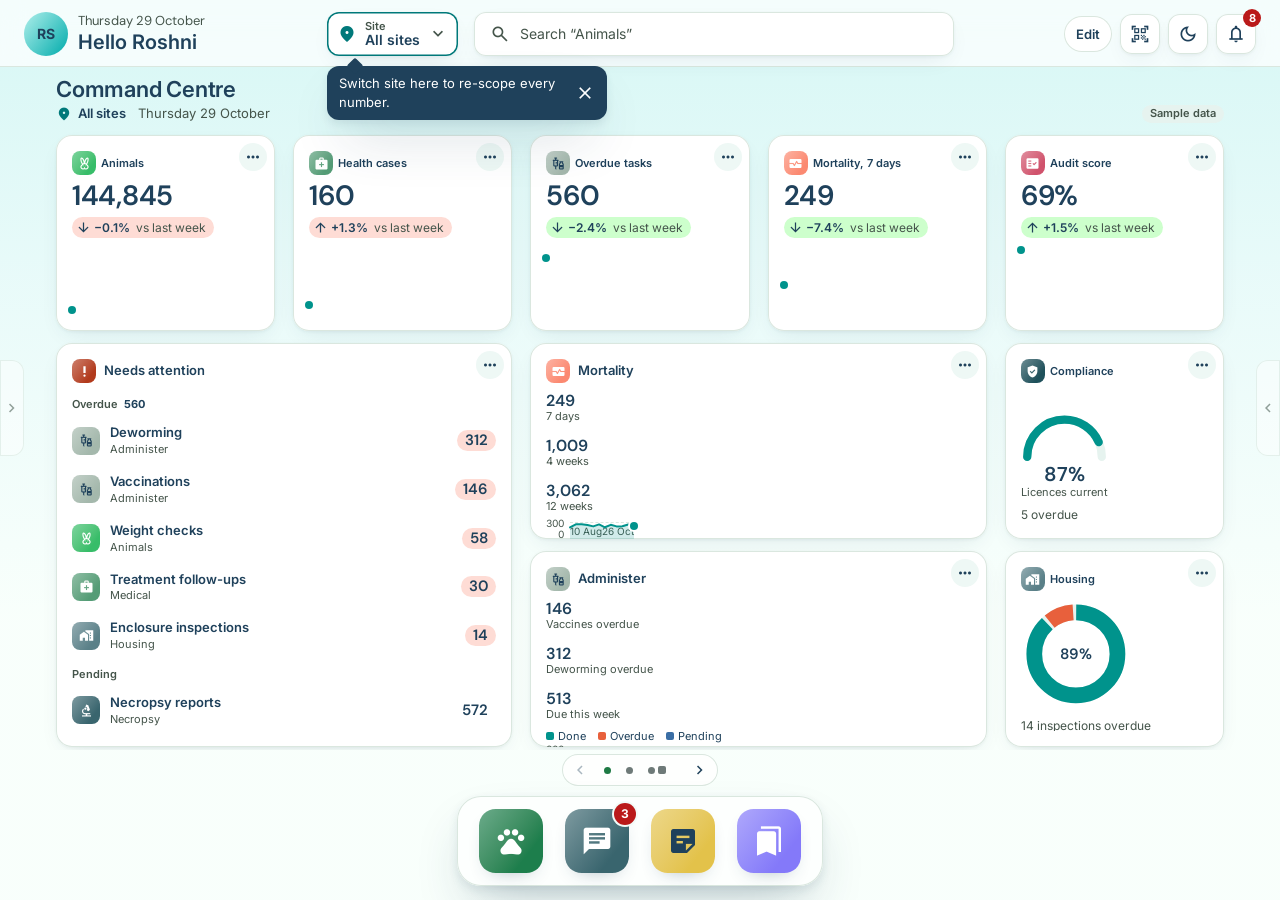
==== commit 9077835a: "Add Command Centre dashboard, site switcher, chart types and seeded sample data - Page 1 is now a Co" ====
--- a/app/index.html
+++ b/app/index.html
@@ -9,6 +9,7 @@
 <meta name="color-scheme" content="light dark">
 <!-- config first (plain data), then apply the saved theme before any CSS paints: no flash of the wrong theme -->
 <script src="config.js"></script>
+<script src="data.js"></script>
 <script>
   (function () {
     var t = null;
@@ -23,7 +24,8 @@
   ANTZ HOME
   index.html  markup only (header, springboard, dock, app window, app screens)
   styles.css  Style 1 tokens + components
-  config.js   all content: user, theme default, modules, stats, home layout, dock, sample data
+  config.js   all content: user, theme default, sites, modules, chart types, home layout, dock, images, sample data
+  data.js     seeded sample-data generator (per-site numbers, 12-week series); loaded before app.js
   app.js      behaviour
   Open this file directly (file://) or serve the folder. See README.md.
 -->
@@ -39,10 +41,15 @@
     <div class="hello">
       <button type="button" class="avatar" id="avatarBtn" data-act="profile" aria-haspopup="menu" aria-label="Profile">RS</button>
       <div class="hello__txt">
-        <p class="hello__sub"><span class="hello__date" id="helloDate"></span><button type="button" class="hello__site" data-act="site" aria-label="Change site"><span id="siteLabel">All sites</span><span class="material-symbols-outlined ico" aria-hidden="true">expand_more</span></button></p>
-        <p class="hello__name" id="helloName">Hello Roshni <span aria-hidden="true">👋</span></p>
+        <p class="hello__sub" id="helloDate"></p>
+        <p class="hello__name" id="helloName">Hello Roshni</p>
       </div>
     </div>
+    <button type="button" class="site-pill" id="sitePill" data-act="site" aria-haspopup="dialog" aria-expanded="false" aria-label="Change site">
+      <span class="material-symbols-outlined site-pill__ic" aria-hidden="true">location_on</span>
+      <span class="site-pill__txt"><span class="site-pill__lbl">Site</span><span class="site-pill__name" id="siteLabel">All sites</span></span>
+      <span class="material-symbols-outlined site-pill__chev" aria-hidden="true">expand_more</span>
+    </button>
     <button type="button" class="hsearch" id="hSearch" data-act="search" aria-label="Search modules, species, animals and notes"><span class="material-symbols-outlined ico" aria-hidden="true">search</span><span class="hsearch__ph" aria-hidden="true">Search “Animals”</span></button>
     <div class="hacts">
       <button type="button" class="pill-btn edit-txt" id="editBtn" data-act="edit">Edit</button>
@@ -116,7 +123,7 @@
             <div class="filters" id="notesFilters">
               <label class="search"><span class="material-symbols-outlined ico ico--sm" aria-hidden="true">search</span><span class="vh">Search notes</span><input type="search" id="noteQ" placeholder="Search notes"></label>
               <div class="chips" role="group" aria-label="Note type" id="noteTypes"></div>
-              <label><span class="vh">Sort notes</span><select class="sel" id="noteSort"><option>Newest first</option><option>Oldest first</option><option>A–Z</option></select></label>
+              <label><span class="vh">Sort notes</span><select class="sel" id="noteSort"><option>Newest first</option><option>Oldest first</option><option>A-Z</option></select></label>
               <span class="result-count" id="noteCount" aria-live="polite"></span>
             </div>
             <ul class="cards" id="noteGrid"></ul>
@@ -142,7 +149,7 @@
             <label class="search"><span class="material-symbols-outlined ico ico--sm" aria-hidden="true">search</span><span class="vh">Search species</span><input type="search" id="spQ" placeholder="Common or scientific name"></label>
             <div class="chips" role="group" aria-label="Class" id="spClasses"></div>
             <label><span class="vh">Site</span><select class="sel" id="spSite"><option>All sites</option><option>Clearspring</option><option>Crimson Frosted</option><option>Foxglen</option><option>Hollowpine</option></select></label>
-            <label><span class="vh">Sort species</span><select class="sel" id="spSort"><option value="count">Most animals</option><option value="az">A–Z</option></select></label>
+            <label><span class="vh">Sort species</span><select class="sel" id="spSort"><option value="count">Most animals</option><option value="az">A-Z</option></select></label>
             <span class="result-count" id="spCount" aria-live="polite"></span>
           </div>
           <ul class="sp-grid" id="spGrid"></ul>
--- a/app/styles.css
+++ b/app/styles.css
@@ -906,7 +906,7 @@
 .hello .avatar { width: 44px; height: 44px; font-size: 14px; background: linear-gradient(127.96deg, var(--s1-mint), var(--s1-teal-dark)); color: var(--s1-navy); }
 .hello__txt { min-width: 0; }
 .hello__sub { display: flex; align-items: center; gap: 6px; font: 400 13px/1.2 var(--font-num); color: var(--md-sys-color-on-surface-variant); white-space: nowrap; }
-.hello__site { display: inline-flex; align-items: center; gap: 2px; font: 600 12px/1 var(--font); color: var(--md-sys-color-on-surface); min-height: 24px; padding: 0 6px; border-radius: 999px; background: var(--md-sys-color-surface-container-high); }
+/* (site moved to .site-pill) */ .hello__site-unused { display: inline-flex; align-items: center; gap: 2px; font: 600 12px/1 var(--font); color: var(--md-sys-color-on-surface); min-height: 24px; padding: 0 6px; border-radius: 999px; background: var(--md-sys-color-surface-container-high); }
 .hello__site .ico { font-size: 16px; }
 .hello__name { margin: 2px 0 0; font: 600 20px/1.25 var(--font); color: var(--md-sys-color-on-surface); white-space: nowrap; overflow: hidden; text-overflow: ellipsis; }
 .hsearch { height: 44px; width: 100%; border-radius: var(--s1-r-field); background: var(--md-sys-color-surface-container-lowest); box-shadow: inset 0 0 0 1px var(--md-sys-color-outline-variant), var(--s1-shadow-card); display: flex; align-items: center; gap: 10px; padding: 0 16px; color: var(--md-sys-color-on-surface-variant); font-size: 14px; text-align: left; }
@@ -964,3 +964,200 @@
 .wg.is-merge-target { outline: 3px solid var(--md-sys-color-primary); outline-offset: 3px; }
 #dock.is-drop { box-shadow: inset 0 0 0 2px var(--md-sys-color-primary), var(--s1-shadow-lift); }
 .wg--item .wg__row { gap: 10px; }
+
+/* ═══════════════════════════════════════════════════════════════════════
+   TASTE PASS (v4): one type scale, one spacing rhythm, one radius system
+   Radii: 16 cards / sheets 28 / 12 inner tiles, fields, rows / 8 icon chips / pill for chips.
+   Spacing: 4 · 8 · 12 · 16 · 24. Type: 11 · 12 · 13 · 14 · 16 · 20 · 28.
+   ═══════════════════════════════════════════════════════════════════════ */
+:root {
+  --sp-1: 4px; --sp-2: 8px; --sp-3: 12px; --sp-4: 16px; --sp-5: 24px;
+  --r-inner: 12px; --r-chip-ic: 8px;
+  /* chart palette (dataviz method, validated light: adjacent CVD ΔE ≥ 10.9, normal ≥ 27, contrast ≥ 3:1) */
+  --viz-1: #00938C; --viz-2: #E8603C; --viz-3: #3A6EA5;
+  --viz-seq-1: #6FC2BB; --viz-seq-2: #3AA59D; --viz-seq-3: #00837C; --viz-seq-4: #005A55;
+  --viz-grid: var(--md-sys-color-outline-variant); --viz-track: var(--md-sys-color-surface-container-high);
+  --good-bg: color-mix(in srgb, var(--antz-success) 24%, var(--md-sys-color-surface-container-lowest));
+  --bad-bg: color-mix(in srgb, var(--antz-warning) 22%, var(--md-sys-color-surface-container-lowest));
+}
+/* dark chart palette (validated on #13232B: adjacent CVD ΔE ≥ 13.9, contrast ≥ 3:1) */
+:root[data-theme="dark"] { --viz-1: #14A39B; --viz-2: #E2603A; --viz-3: #4F84D6; --viz-seq-1: #235F5C; --viz-seq-2: #1A857E; --viz-seq-3: #22ABA2; --viz-seq-4: #7AD9D1; }
+@media (prefers-color-scheme: dark) { :root:not([data-theme="light"]) { --viz-1: #14A39B; --viz-2: #E2603A; --viz-3: #4F84D6; --viz-seq-1: #235F5C; --viz-seq-2: #1A857E; --viz-seq-3: #22ABA2; --viz-seq-4: #7AD9D1; } }
+@media (min-width: 1240px) { :root { --row: 92px; --gapY: 12px; } }
+
+/* widgets: one rhythm */
+.wg__btn { padding: var(--sp-4); gap: var(--sp-2); }
+.wg__hd { font-size: 13px; font-weight: 600; color: var(--md-sys-color-on-surface); gap: var(--sp-2); }
+.wg__hd .gl, .att__row .gl { width: 24px; height: 24px; border-radius: var(--r-chip-ic); display: grid; place-items: center; flex: none;
+  background: linear-gradient(127.96deg, color-mix(in srgb, var(--f, var(--s1-teal-dark)) 68%, var(--s1-white)) 6%, var(--f, var(--s1-teal-dark)) 74%); color: var(--glyph, var(--s1-white)); }
+.wg__hd .gl .material-symbols-outlined, .att__row .gl .material-symbols-outlined { font-size: 15px; font-variation-settings: 'FILL' 1; }
+.wg__big { font: 600 28px/1.05 var(--font-num); letter-spacing: -.01em; color: var(--md-sys-color-on-surface); }
+.wg__big--sm { font-size: 20px; }
+.wg__lbl { font-size: 12px; }
+/* metrics sit flat in the card: no cards inside cards */
+.kgrid { gap: var(--sp-3); grid-template-columns: repeat(auto-fit, minmax(64px, 1fr)); }
+.kgrid > span { background: none; border: 0; padding: 0; border-radius: 0; }
+.kgrid b { font: 600 16px/1.2 var(--font-num); color: var(--md-sys-color-on-surface); }
+.kgrid small { font-size: 11px; color: var(--md-sys-color-on-surface-variant); }
+.trend { border: 0; background: var(--md-sys-color-surface-container); color: var(--md-sys-color-on-surface-variant); font-weight: 600; padding: 2px 8px; }
+.chart-cap { font-size: 11px; color: var(--md-sys-color-on-surface-variant); }
+.mini-note { border-radius: var(--r-inner); }
+.edge { opacity: .55; }
+.edge:hover, .edge:focus-visible { opacity: 1; }
+
+/* real images with a placeholder underneath */
+.media { overflow: hidden; }
+.media:has(img) { background-image: none; }
+.media img { display: block; width: 100%; height: 100%; object-fit: cover; }
+.wg__hero { border-radius: var(--r-inner); }
+.avatar img { width: 100%; height: 100%; border-radius: 50%; object-fit: cover; }
+.avatar:has(img) { font-size: 0; }
+
+/* ================= COMMAND CENTRE (page 1) ================= */
+.page--dash { scroll-padding-top: 8px; }
+.dash-hd { max-width: var(--maxw); margin: 0 auto var(--sp-3); display: flex; align-items: flex-end; justify-content: space-between; gap: var(--sp-3); }
+.dash-hd__t { margin: 0; font: 600 22px/1.2 var(--font); letter-spacing: -.01em; color: var(--md-sys-color-on-surface); }
+.dash-hd__s { display: flex; align-items: center; flex-wrap: wrap; gap: 6px; margin: 2px 0 0; font-size: 13px; color: var(--md-sys-color-on-surface-variant); }
+.dash-hd__s b { color: var(--md-sys-color-on-surface); font-weight: 600; margin-right: 6px; }
+.dash-hd__s .material-symbols-outlined { font-size: 16px; color: var(--md-sys-color-secondary); font-variation-settings: 'FILL' 1; }
+.dash-hd__tag { background: var(--md-sys-color-surface-container-high); border: 0; color: var(--md-sys-color-on-surface-variant); font-weight: 600; }
+
+/* KPI cards */
+.wg--kpi .wg__btn { gap: 6px; }
+.kpi__v { font: 600 28px/1.05 var(--font-num); letter-spacing: -.01em; color: var(--md-sys-color-on-surface); font-variant-numeric: tabular-nums; }
+.kpi__d { display: inline-flex; align-items: center; gap: 3px; align-self: flex-start; font-size: 12px; font-weight: 600; padding: 2px 8px 2px 4px; border-radius: 999px;
+  color: var(--md-sys-color-on-surface); background: var(--md-sys-color-surface-container); white-space: nowrap; max-width: 100%; overflow: hidden; }
+.kpi__d .material-symbols-outlined { font-size: 15px; }
+.kpi__d--good { background: var(--good-bg); }
+.kpi__d--bad { background: var(--bad-bg); }
+.kpi__vs { font-weight: 400; color: var(--md-sys-color-on-surface-variant); margin-left: 3px; overflow: hidden; text-overflow: ellipsis; }
+
+/* Needs attention */
+.wg__body { cursor: default; }
+.att { display: flex; flex-direction: column; gap: 2px; min-height: 0; overflow-y: auto; margin: 0 calc(-1 * var(--sp-2)); }
+.att__grp { display: flex; gap: 6px; padding: 6px var(--sp-2) 2px; font-size: 11px; font-weight: 600; color: var(--md-sys-color-on-surface-variant); }
+.att__grp b { color: var(--md-sys-color-on-surface); }
+.att__row { display: grid; grid-template-columns: 28px minmax(0, 1fr) auto; align-items: center; gap: 10px; width: 100%; text-align: left; padding: 6px var(--sp-2); border-radius: var(--r-inner); }
+.att__row:hover { background: var(--hover); }
+.att__row .gl { width: 28px; height: 28px; }
+.att__lbl { min-width: 0; }
+.att__lbl b { display: block; font-size: 13px; font-weight: 600; color: var(--md-sys-color-on-surface); }
+.att__lbl small { display: block; font-size: 11px; color: var(--md-sys-color-on-surface-variant); }
+.att__n { font: 600 15px/1.4 var(--font-num); font-variant-numeric: tabular-nums; color: var(--md-sys-color-on-surface); padding: 0 8px; border-radius: 999px; }
+.att__n--over { background: var(--bad-bg); }
+
+/* ================= CHARTS ================= */
+.cx { position: relative; flex: 1 1 auto; min-height: 0; display: grid; grid-template-columns: auto minmax(0, 1fr); grid-template-rows: minmax(0, 1fr) auto; column-gap: 6px;
+  font-size: 10px; line-height: 1.1; color: var(--md-sys-color-on-surface-variant); }
+.cx__yax { grid-row: 1; grid-column: 1; display: flex; flex-direction: column; justify-content: space-between; text-align: right; font-variant-numeric: tabular-nums; margin: -4px 0; }
+.cx__plot { grid-row: 1; grid-column: 2; position: relative; min-height: 24px; }
+.cx__xax { grid-row: 2; grid-column: 2; display: flex; justify-content: space-between; padding-top: 4px; }
+.cx__grid { position: absolute; inset: 0; border-top: 1px dashed var(--viz-grid); border-bottom: 1px solid var(--viz-grid); pointer-events: none; }
+.cx__plot svg { position: absolute; inset: 0; width: 100%; height: 100%; overflow: visible; }
+.cx__line { fill: none; stroke: var(--viz-1); stroke-width: 2; stroke-linejoin: round; stroke-linecap: round; }
+.cx__fill { fill: var(--viz-1); opacity: .18; }
+.cx--line .cx__fill { display: none; }
+.cx__dot { position: absolute; width: 8px; height: 8px; border-radius: 50%; background: var(--viz-1); box-shadow: 0 0 0 2px var(--md-sys-color-surface-container-lowest); transform: translate(-50%, -50%); pointer-events: none; }
+.cx__bars { position: absolute; inset: 0; display: flex; align-items: flex-end; gap: 3px; }
+.cx__col { flex: 1; min-height: 2px; background: var(--viz-1); opacity: .5; border-radius: 4px 4px 0 0; }
+.cx__col.is-hi { opacity: 1; }
+.cx__stack { flex: 1; display: flex; flex-direction: column-reverse; gap: 2px; min-height: 2px; }
+.cx__seg { min-height: 2px; }
+.cx__seg:last-child { border-radius: 4px 4px 0 0; }
+.cx__seg.s1, .sw.s1 { background: var(--viz-1); }
+.cx__seg.s2, .sw.s2 { background: var(--viz-2); }
+.cx__seg.s3, .sw.s3 { background: var(--viz-3); }
+.cx--stacked { grid-template-rows: auto minmax(0, 1fr) auto; }
+.cx__leg { grid-column: 1 / -1; grid-row: 1; display: flex; flex-wrap: wrap; gap: 4px 12px; margin-bottom: 6px; font-size: 11px; color: var(--md-sys-color-on-surface); }
+.cx__leg > span { display: inline-flex; align-items: center; gap: 4px; }
+.sw { display: inline-block; width: 8px; height: 8px; border-radius: 2px; flex: none; }
+.cx--stacked .cx__yax, .cx--stacked .cx__plot { grid-row: 2; }
+.cx__cats { grid-row: 3; grid-column: 2; display: flex; gap: 3px; padding-top: 4px; }
+.cx__cats span { flex: 1; min-width: 0; text-align: center; overflow: hidden; white-space: nowrap; }
+.cx--donut { display: flex; align-items: center; gap: var(--sp-3); }
+.cx__ring { position: relative; height: 100%; max-height: 132px; aspect-ratio: 1; flex: none; margin: 0 auto; }
+.cx__ring svg { width: 100%; height: 100%; transform: rotate(0deg); }
+.cx__track { fill: none; stroke: var(--viz-track); stroke-width: 6; }
+.cx__arc { fill: none; stroke-width: 6; pointer-events: stroke; }
+.cx__arc.s1 { stroke: var(--viz-1); } .cx__arc.s2 { stroke: var(--viz-2); } .cx__arc.s3 { stroke: var(--viz-3); }
+.cx__center { position: absolute; inset: 0; display: grid; place-items: center; pointer-events: none; }
+.cx__center b { font: 600 15px/1 var(--font-num); color: var(--md-sys-color-on-surface); }
+.cx__dleg { display: flex; flex-direction: column; gap: 6px; min-width: 0; flex: 1; font-size: 12px; color: var(--md-sys-color-on-surface); }
+.cx__dleg > span { display: flex; align-items: center; gap: 6px; min-width: 0; }
+.cx__dleg b { margin-left: auto; font-variant-numeric: tabular-nums; }
+.cx--hbar { display: flex; flex-direction: column; justify-content: center; gap: 5px; font-size: 11px; }
+.cx__hrow { display: grid; grid-template-columns: minmax(0, 36%) minmax(0, 1fr) auto; align-items: center; gap: var(--sp-2); }
+.cx__hlbl { color: var(--md-sys-color-on-surface); }
+.cx__hbar i { display: block; height: 8px; border-radius: 0 4px 4px 0; background: var(--viz-1); }
+.cx__hval { display: inline-flex; align-items: center; gap: 2px; min-width: 34px; justify-content: flex-end; font-variant-numeric: tabular-nums; color: var(--md-sys-color-on-surface); font-weight: 600; }
+.cx__warn { font-size: 13px; color: var(--md-sys-color-on-surface-variant); font-variation-settings: 'FILL' 1; }
+.cx--gauge { display: flex; flex-direction: column; align-items: center; justify-content: center; gap: 2px; }
+.cx__gauge { position: relative; width: 100%; max-width: 168px; flex: 1 1 auto; min-height: 0; aspect-ratio: 84 / 46; }
+.cx__gauge svg { position: absolute; inset: 0; width: 100%; height: 100%; }
+.cx__gauge .cx__track { fill: none; stroke-width: 8; stroke-linecap: round; }
+.cx__gval { fill: none; stroke: var(--viz-1); stroke-width: 8; stroke-linecap: round; }
+.cx__gnum { position: absolute; left: 0; right: 0; bottom: 0; text-align: center; }
+.cx__gnum b { font: 600 20px/1 var(--font-num); color: var(--md-sys-color-on-surface); }
+.cx__gcap { font-size: 11px; }
+.cx--heat { grid-template-columns: auto minmax(0, 1fr); grid-template-rows: minmax(0, 1fr) auto; }
+.cx__days { grid-row: 1; grid-column: 1; display: grid; grid-template-rows: repeat(7, 1fr); gap: 2px; font-size: 9px; align-items: center; }
+.cx__heat { grid-row: 1; grid-column: 2; display: grid; grid-template-rows: repeat(7, 1fr); gap: 2px; min-height: 0; }
+.cx__cell { border-radius: 2px; min-height: 2px; }
+.q1 { background: var(--viz-seq-1); } .q2 { background: var(--viz-seq-2); } .q3 { background: var(--viz-seq-3); } .q4 { background: var(--viz-seq-4); }
+.cx__hleg { grid-row: 2; grid-column: 2; display: flex; align-items: center; justify-content: flex-end; gap: 3px; padding-top: 4px; }
+.cx__hleg i { width: 10px; height: 8px; border-radius: 2px; }
+.cx--spark { display: block; position: relative; height: 30px; flex: none; margin-top: auto; }
+.cx--spark svg { position: absolute; inset: 0; width: 100%; height: 100%; overflow: visible; }
+.viz-tip { position: fixed; z-index: 400; pointer-events: none; max-width: 300px; padding: 6px 10px; border-radius: 8px; font-size: 12px; line-height: 1.35;
+  background: var(--md-sys-color-inverse-surface); color: var(--md-sys-color-inverse-on-surface); box-shadow: var(--s1-shadow-lift); }
+
+/* ================= SITE SWITCHER ================= */
+.topbar { grid-template-columns: minmax(0, 1fr) auto minmax(220px, 480px) minmax(0, 1fr); }
+.site-pill { display: inline-flex; align-items: center; gap: var(--sp-2); min-height: 44px; padding: 0 10px 0 10px; border-radius: var(--s1-r-field); text-align: left; position: relative;
+  background: var(--md-sys-color-surface-container-lowest); color: var(--md-sys-color-on-surface); box-shadow: inset 0 0 0 1.5px var(--md-sys-color-secondary), var(--s1-shadow-card); }
+.site-pill:hover { box-shadow: inset 0 0 0 100px var(--hover), inset 0 0 0 1.5px var(--md-sys-color-secondary); }
+.site-pill__ic { color: var(--md-sys-color-secondary); font-size: 20px; font-variation-settings: 'FILL' 1; }
+.site-pill__txt { display: flex; flex-direction: column; line-height: 1.15; min-width: 0; }
+.site-pill__lbl { font-size: 11px; font-weight: 600; color: var(--md-sys-color-on-surface-variant); }
+.site-pill__name { font-size: 14px; font-weight: 600; white-space: nowrap; overflow: hidden; text-overflow: ellipsis; max-width: 170px; }
+.site-pill__chev { font-size: 20px; color: var(--md-sys-color-on-surface-variant); }
+.site-pill.is-hint::after { content: ""; position: absolute; inset: -5px; border-radius: 16px; border: 2px solid var(--md-sys-color-secondary); pointer-events: none; animation: sitePulse 1.6s ease-out 4; opacity: 0; }
+@keyframes sitePulse { 0% { opacity: .9; transform: scale(.97); } 100% { opacity: 0; transform: scale(1.1); } }
+.coach { position: absolute; z-index: 70; display: flex; align-items: center; gap: var(--sp-2); max-width: 280px; padding: 8px 6px 8px 12px; border-radius: var(--r-inner); font-size: 13px;
+  background: var(--md-sys-color-inverse-surface); color: var(--md-sys-color-inverse-on-surface); box-shadow: var(--s1-shadow-lift); }
+.coach::before { content: ""; position: absolute; top: -6px; left: 22px; width: 12px; height: 12px; background: inherit; transform: rotate(45deg); border-radius: 2px; }
+.coach__x { width: 32px; height: 32px; border-radius: 50%; display: grid; place-items: center; color: inherit; flex: none; }
+.coach__x:hover { background: color-mix(in srgb, var(--md-sys-color-inverse-on-surface) 12%, transparent); }
+.site-menu { position: absolute; z-index: 90; width: min(380px, calc(100% - 16px)); max-height: min(80vh, 620px); display: flex; flex-direction: column; gap: var(--sp-2); padding: var(--sp-3);
+  border-radius: var(--s1-r-card); background: var(--md-sys-color-surface-container-high); color: var(--md-sys-color-on-surface); box-shadow: inset 0 0 0 1px var(--md-sys-color-outline-variant), var(--s1-shadow-lift); }
+.site-menu__hd { display: flex; align-items: center; gap: var(--sp-2); }
+.site-menu__hd h2 { flex: 1; margin: 0; font-size: 16px; }
+.site-list { display: flex; flex-direction: column; gap: 2px; overflow-y: auto; min-height: 0; }
+.site-opt { display: grid; grid-template-columns: 22px minmax(0, 1fr) auto 20px; align-items: center; gap: 10px; width: 100%; padding: 6px 10px; border-radius: var(--r-inner); text-align: left; }
+.site-opt:hover { background: var(--hover); }
+.site-opt[aria-checked="true"] { background: var(--md-sys-color-secondary-container); color: var(--md-sys-color-on-secondary-container); }
+.site-opt__ic { font-size: 20px; color: inherit; opacity: .85; }
+.site-opt__txt b { display: block; font-size: 14px; }
+.site-opt__txt small, .site-opt__n small { font-size: 11px; font-weight: 400; opacity: .85; }
+.site-opt__n { font: 600 13px var(--font-num); font-variant-numeric: tabular-nums; white-space: nowrap; }
+.site-opt__ck { font-size: 18px; }
+.site-menu__note, .site-menu__empty { margin: 0; font-size: 11px; color: var(--md-sys-color-on-surface-variant); padding: 0 4px; }
+@media (max-width: 1239px) {
+  .topbar { grid-template-columns: auto auto minmax(0, 1fr) auto; }
+  .site-pill__name { max-width: 120px; }
+}
+@media (max-width: 640px) {
+  .topbar { grid-template-columns: auto minmax(0, 1fr) auto; grid-template-areas: "hello hello acts" "site search search"; }
+  .site-pill { grid-area: site; min-height: 42px; padding: 0 6px 0 8px; gap: 4px; }
+  .site-pill__lbl { display: none; }
+  .site-pill__name { max-width: 92px; font-size: 13px; }
+  .site-menu { left: 0 !important; right: 0; bottom: 0; top: auto !important; width: auto; max-height: 82vh; border-radius: 20px 20px 0 0; }
+  .dash-hd__t { font-size: 20px; }
+}
+@media (prefers-reduced-motion: reduce) { .site-pill.is-hint::after { animation: none; opacity: .9; } }
+
+.wg--kpi .cx--spark { height: 40px; }
+.wg--kpi .cx--spark { flex: 1 1 40px; height: auto; min-height: 32px; max-height: 96px; }
+@media (max-width: 640px) { .kpi__vs { display: none; } }
+/* edit mode adds a bar under the header; hide the dashboard heading so page 1 keeps the same height */
+.editing .dash-hd { display: none; }
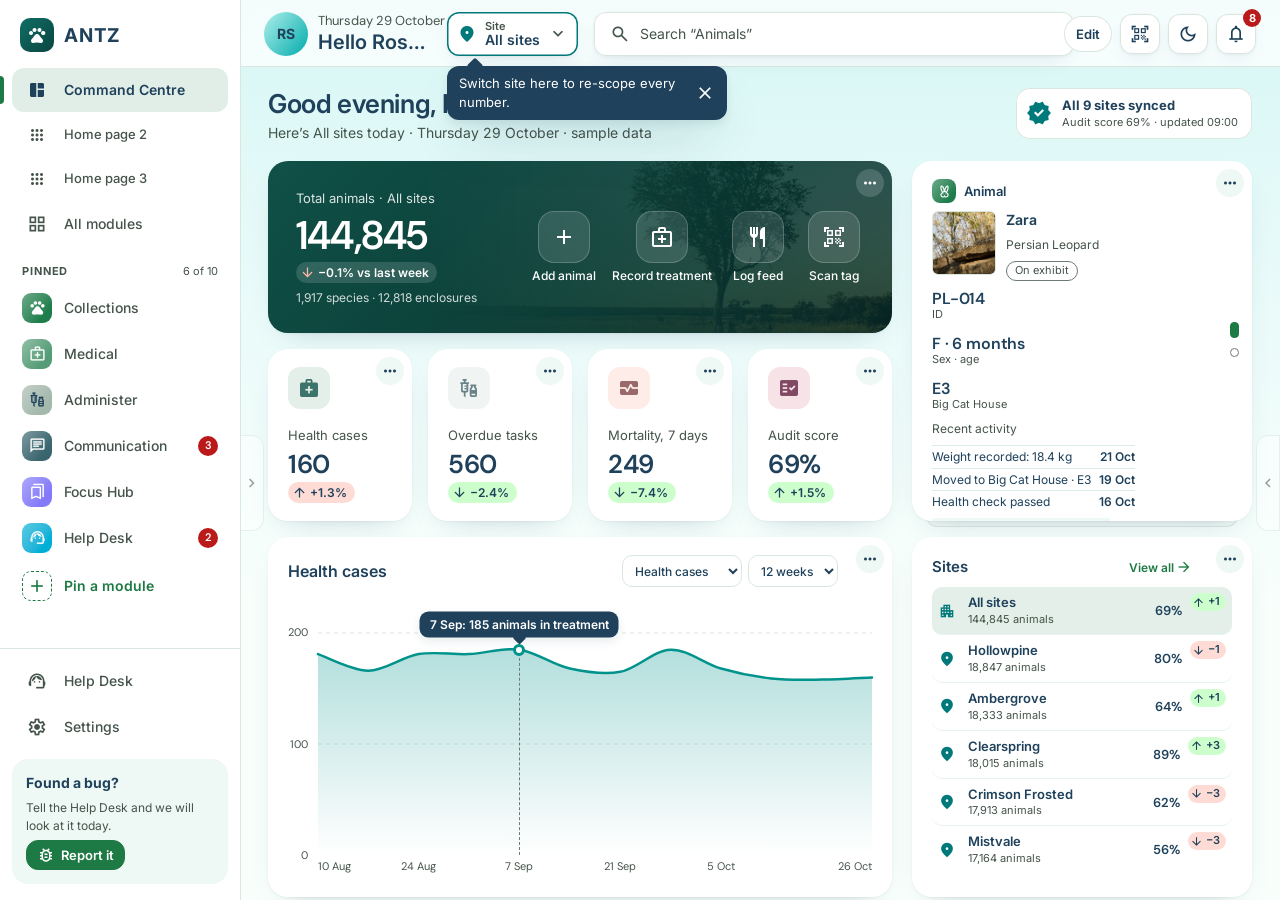
==== commit 5d896bb7: "Add sidebar of pinned modules and Command Centre dashboard; remove dock - Sidebar replaces the dock:" ====
--- a/app/index.html
+++ b/app/index.html
@@ -4,6 +4,7 @@
 <meta charset="utf-8">
 <meta name="viewport" content="width=device-width, initial-scale=1, viewport-fit=cover">
 <meta name="robots" content="noindex">
+<link rel="icon" href="data:,">
 <title>ANTZ</title>
 <meta name="theme-color" content="#F2FBF8">
 <meta name="color-scheme" content="light dark">
@@ -22,9 +23,9 @@
 </script>
 <!--
   ANTZ HOME
-  index.html  markup only (header, springboard, dock, app window, app screens)
+  index.html  markup only (sidebar, header, springboard, app window, app screens)
   styles.css  Style 1 tokens + components
-  config.js   all content: user, theme default, sites, modules, chart types, home layout, dock, images, sample data
+  config.js   all content: user, theme default, sites, modules, chart types, home layout, pins, images, sample data
   data.js     seeded sample-data generator (per-site numbers, 12-week series); loaded before app.js
   app.js      behaviour
   Open this file directly (file://) or serve the folder. See README.md.
@@ -35,10 +36,39 @@
 <link rel="stylesheet" href="styles.css">
 </head>
 <body>
+<div class="shell" id="shell">
+  <!-- ===== SIDEBAR: Command Centre, home pages, pinned modules, App Library, help =====
+       desktop: fixed 240px; tablet: 72px icon rail that expands; phone: drawer from the header menu button -->
+  <nav class="side" id="side" aria-label="Main">
+    <div class="side__top">
+      <span class="side__brand"><span class="side__logo" aria-hidden="true"><span class="material-symbols-outlined">pets</span></span><span class="side__word">ANTZ</span></span>
+      <button type="button" class="side__toggle" id="sideToggle" data-act="sideToggle" aria-expanded="false" aria-controls="side" aria-label="Expand sidebar"><span class="material-symbols-outlined ico ico--sm" aria-hidden="true">left_panel_open</span></button>
+      <button type="button" class="side__close" id="sideClose" data-act="drawerClose" aria-label="Close menu"><span class="material-symbols-outlined ico" aria-hidden="true">close</span></button>
+    </div>
+    <div class="side__scroll">
+      <ul class="side__list" id="snHome"></ul>
+      <div class="side__sec"><h2 id="snPinsH">Pinned</h2><span class="side__count" id="snPinsN"></span></div>
+      <ul class="side__list side__pins" id="snPins" aria-labelledby="snPinsH"></ul>
+      <button type="button" class="side__add sn" data-act="pinPicker" data-label="Pin a module"><span class="sn__ic"><span class="material-symbols-outlined" aria-hidden="true">add</span></span><span class="sn__lbl">Pin a module</span></button>
+    </div>
+    <div class="side__foot">
+      <ul class="side__list">
+        <li><button type="button" class="sn" data-open="help" data-label="Help Desk"><span class="sn__ic"><span class="material-symbols-outlined" aria-hidden="true">support_agent</span></span><span class="sn__lbl">Help Desk</span></button></li>
+        <li><button type="button" class="sn" data-act="profile" data-label="Settings and appearance" aria-haspopup="menu"><span class="sn__ic"><span class="material-symbols-outlined" aria-hidden="true">settings</span></span><span class="sn__lbl">Settings</span></button></li>
+      </ul>
+      <div class="side__card">
+        <b>Found a bug?</b>
+        <p>Tell the Help Desk and we will look at it today.</p>
+        <button type="button" class="btn btn--primary btn--sm" data-act="reportBug"><span class="material-symbols-outlined ico ico--sm" aria-hidden="true">bug_report</span>Report it</button>
+      </div>
+    </div>
+  </nav>
+  <div class="side-scrim" id="sideScrim" data-act="drawerClose" hidden></div>
 <div class="ui" id="ui">
   <!-- ===== FIXED HEADER: greeting, search, edit, scan, notifications ===== -->
   <header class="status topbar" id="statusBar">
     <div class="hello">
+      <button type="button" class="round-btn menu-btn" id="menuBtn" data-act="drawer" aria-controls="side" aria-expanded="false" aria-label="Open menu, pinned modules"><span class="material-symbols-outlined ico" aria-hidden="true">menu</span></button>
       <button type="button" class="avatar" id="avatarBtn" data-act="profile" aria-haspopup="menu" aria-label="Profile">RS</button>
       <div class="hello__txt">
         <p class="hello__sub" id="helloDate"></p>
@@ -86,23 +116,16 @@
       <button type="button" class="edge edge--l" id="edgeL" data-act="nc" aria-label="Open Notification Center"><span class="material-symbols-outlined ico ico--sm" aria-hidden="true">chevron_right</span></button>
       <button type="button" class="edge edge--r" id="edgeR" data-act="library" aria-label="Open App Library"><span class="material-symbols-outlined ico ico--sm" aria-hidden="true">chevron_left</span></button>
     </div>
-    <div class="sb-ctl">
-      <div class="pagectl" id="pageCtl" role="group" aria-label="Home screen pages">
-        <button type="button" class="arrow" data-act="prevPage" aria-label="Previous page"><span class="material-symbols-outlined ico ico--sm" aria-hidden="true">chevron_left</span></button>
-        <div class="pdots" id="pdots"></div>
-        <button type="button" class="arrow" data-act="nextPage" aria-label="Next page"><span class="material-symbols-outlined ico ico--sm" aria-hidden="true">chevron_right</span></button>
-      </div>
-    </div>
-    <div class="dock-wrap"><nav class="dock" id="dock" aria-label="Dock, pinned modules"></nav></div>
   </div>
 
   <!-- APP WINDOW (a launched module) -->
   <section class="appwin" id="appwin" aria-labelledby="appTitle" hidden>
     <header class="app-hd">
+      <button type="button" class="app-home" id="appHome" data-act="home" aria-label="Back to Command Centre"><span class="material-symbols-outlined ico" aria-hidden="true">arrow_back</span><span class="app-home__lbl">Dashboard</span></button>
       <button type="button" class="app-back" id="appBack" data-act="appBack" hidden><span class="material-symbols-outlined ico" aria-hidden="true">arrow_back</span><span>Back</span></button>
       <span class="app__ic" id="appIc" aria-hidden="true"></span>
       <h1 id="appTitle" tabindex="-1">App</h1>
-      <button type="button" class="btn btn--ghost btn--sm pin-toggle" id="appPin" data-pin="" aria-pressed="false"><span class="material-symbols-outlined ico ico--sm" aria-hidden="true">push_pin</span><span class="lbl-long">Keep in Dock</span><span class="vh">Keep in Dock</span></button>
+      <button type="button" class="btn btn--ghost btn--sm pin-toggle" id="appPin" data-pin="" aria-pressed="false"><span class="material-symbols-outlined ico ico--sm" aria-hidden="true">push_pin</span><span class="lbl-long">Pin to sidebar</span><span class="vh">, pinned to the sidebar</span></button>
       <button type="button" class="icon-btn" id="appMore" data-more="" aria-label="More options" aria-haspopup="menu"><span class="material-symbols-outlined ico" aria-hidden="true">more_horiz</span></button>
     </header>
     <div class="app-body" id="appBody">
@@ -369,7 +392,6 @@
         <p class="muted" style="margin-top:14px">This module’s own screens are outside this wireframe, so it lands on its Large stats view. It launches and closes like every other app.</p>
       </section>
     </div>
-    <button type="button" class="home-ind" id="homeInd" data-act="home" aria-label="Home, close the app"><span aria-hidden="true"></span></button>
   </section>
 
   <!-- overlays are rendered here -->
@@ -377,6 +399,7 @@
   <div class="toast" id="toast" role="status" aria-live="polite" hidden><span id="toastMsg"></span><button type="button" id="toastAct" hidden></button></div>
 </div>
 
+</div>
 <script src="app.js"></script>
 </body>
 </html>
--- a/app/styles.css
+++ b/app/styles.css
@@ -5,7 +5,7 @@
              Light is Style 1 as published; dark is derived. Dark mode follows
              the OS, or force it with <html data-theme="dark"> / "light".
  2. Base
- 3. Components (header, springboard, widgets, dock, overlays, apps)
+ 3. Components (sidebar, header, springboard, widgets, overlays, apps)
  4. Responsive (tablet ≤ 1239px, phone ≤ 640px)
  ═══════════════════════════════════════════════════════════════════════ */
 
@@ -411,27 +411,8 @@
 .stack-dots button[aria-current="true"]::before { background: var(--md-sys-color-primary); border-color: var(--md-sys-color-primary); height: 14px; border-radius: 4px; }
 .wg--stack::after { content: ""; position: absolute; left: 14px; right: 14px; bottom: -6px; height: 10px; border-radius: 0 0 16px 16px; border: 1px solid var(--g2); border-top: 0; background: var(--md-sys-color-surface-container); z-index: -1; }
 
-/* page control, search pill, dock */
-.sb-ctl { flex: none; display: flex; align-items: center; justify-content: center; gap: 12px; padding: 4px 16px 6px; flex-wrap: wrap; }
-.pagectl { display: inline-flex; align-items: center; gap: 2px; background: rgb(var(--md-sys-color-surface-container-high-rgb) / .85); border: 1px solid var(--g2); border-radius: 999px; padding: 2px 4px; }
-.pagectl .arrow { width: 28px; height: 28px; display: grid; place-items: center; border-radius: 50%; }
-.pagectl .arrow[disabled] { color: color-mix(in srgb, var(--md-sys-color-on-surface) 38%, transparent); cursor: default; }
-.pdots { display: flex; }
-.pdots button { width: 22px; height: 28px; display: grid; place-items: center; }
-.pdots button::before { content: ""; width: 7px; height: 7px; border-radius: 50%; background: var(--g3); }
-.pdots button[aria-current="true"]::before { background: var(--md-sys-color-primary); }
-.pdots button.lib::before { border-radius: 2px; width: 8px; height: 8px; }
+/* search pill */
 .search-pill { min-height: 32px; padding: 0 16px; border-radius: 999px; background: rgb(var(--md-sys-color-surface-container-high-rgb) / .85); color: var(--md-sys-color-on-surface); border: 1px solid var(--g2); display: inline-flex; align-items: center; gap: 6px; font-weight: 600; }
-.dock-wrap { flex: none; display: flex; justify-content: center; padding: 4px var(--pad) 14px; }
-.dock { display: flex; gap: 22px; padding: 12px 22px; border-radius: 30px; background: rgb(var(--md-sys-color-surface-container-high-rgb) / .72); border: 1px solid var(--g2); min-height: calc(var(--ic) + 26px); align-items: center; max-width: 100%; }
-.dock .app-cell { width: var(--ic); }
-.dock .app { padding-top: 0; }
-.dock .app__lbl { position: absolute; width: 1px; height: 1px; overflow: hidden; clip: rect(0 0 0 0); }
-.dock .rm { display: none !important; }
-.dock .app__more { right: -12px; }
-.dock-slot { width: var(--ic); height: var(--ic); border-radius: calc(var(--ic) * .24); border: 2px dashed var(--g3); display: none; }
-.editing .dock-slot { display: block; }
-.dock-empty { font-size: 12px; color: var(--g4); }
 
 /* edge tabs */
 .edge { position: absolute; top: 50%; transform: translateY(-50%); width: 24px; height: 96px; background: rgb(var(--md-sys-color-surface-container-high-rgb) / .85); color: var(--md-sys-color-on-surface-variant); border: 1px solid var(--g2); display: grid; place-items: center; z-index: 5; }
@@ -557,9 +538,6 @@
 .app-back span { white-space: nowrap; overflow: hidden; text-overflow: ellipsis; }
 .pin-toggle .lbl-long { display: inline; }
 .app-body { flex: 1; min-height: 0; overflow-y: auto; padding: 20px 24px; position: relative; background: var(--md-sys-color-surface); color: var(--md-sys-color-on-surface); }
-.home-ind { flex: none; width: 100%; height: 30px; display: grid; place-items: center; background: var(--md-sys-color-surface); touch-action: none; }
-.home-ind span { width: 140px; height: 5px; border-radius: 3px; background: var(--md-sys-color-on-surface); }
-.home-ind:hover span { background: var(--md-sys-color-primary); }
 .app-toolbar { display: flex; flex-wrap: wrap; align-items: center; gap: 10px; margin-bottom: 16px; }
 .app-toolbar p { flex: 1; min-width: 200px; color: var(--g4); }
 .app-toolbar__acts { display: flex; gap: 8px; flex-wrap: wrap; }
@@ -808,7 +786,6 @@
   .status__hello b { display: none; }
   .status .pill-btn.edit-txt { padding: 0 10px; }
   .edge { width: 16px; height: 72px; }
-  .dock { gap: 0; justify-content: space-between; width: 100%; padding: 10px 14px; border-radius: 28px; }
   .wg { border-radius: 20px; }
   .wg__btn { padding: 12px 14px; }
   .wg__big { font-size: 24px; }
@@ -867,7 +844,7 @@
   .toast { bottom: 150px; }
 }
 
-/* ---- Style 1 surface treatment (cards, icons, dock, fields) ---- */
+/* ---- Style 1 surface treatment (cards, icons, fields) ---- */
 body, .ui { font-family: var(--font); }
 .ui { background: var(--s1-page-bg); }
 .wg__big, .kgrid b, .stat b, .status-btn b, .nc__date b, .kpi b, .duo__b b { font-family: var(--font-num); font-weight: 600; letter-spacing: -.01em; }
@@ -882,8 +859,7 @@
 .app__ic .material-symbols-outlined { font-variation-settings: 'FILL' 1; }
 .is-core .app__ic { box-shadow: var(--s1-icon-shadow); }
 .app__lbl { color: var(--md-sys-color-on-surface); font-weight: 500; }
-.dock { border: 0; border-radius: 24px; background: rgb(var(--md-sys-color-surface-container-lowest-rgb) / .78); box-shadow: inset 0 0 0 1px var(--md-sys-color-outline-variant), var(--s1-shadow-lift); }
-.pagectl, .edge { border: 0; background: rgb(var(--md-sys-color-surface-container-lowest-rgb) / .82); box-shadow: inset 0 0 0 1px var(--md-sys-color-outline-variant); }
+.edge { border: 0; background: rgb(var(--md-sys-color-surface-container-lowest-rgb) / .82); box-shadow: inset 0 0 0 1px var(--md-sys-color-outline-variant); }
 .chip { border: 0; background: var(--md-sys-color-surface-container-high); color: var(--md-sys-color-on-surface); }
 .btn { border-radius: var(--s1-r-field); }
 .search { border: 0; border-radius: var(--s1-r-field); background: var(--md-sys-color-surface-container-lowest); box-shadow: inset 0 0 0 1px var(--md-sys-color-outline-variant); }
@@ -896,7 +872,7 @@
 .appwin { background: var(--s1-page-bg); box-shadow: none; }
 .app-hd { background: transparent; border-bottom: 0; }
 .app-hd h1 { font-weight: 600; }
-.app-body, .home-ind { background: transparent; }
+.app-body { background: transparent; }
 .side-list { border-radius: var(--s1-r-card); }
 .nc__panel, .spot { font-family: var(--font); }
 
@@ -955,14 +931,13 @@
 .editing .wg:hover, .editing .wg:focus-within, .editing .app-cell:hover .app__ic, .editing .app-cell:focus-within .app__ic,
 .is-dragging .wg, .is-dragging .app__ic, .wg.is-resizing { animation: none !important; }
 .rs::before { content: ""; position: absolute; inset: -8px; border-radius: 50%; }
-.editing #homePages .app-cell, .editing #homePages .wg, .editing #dock .app-cell { touch-action: none; cursor: grab; }
+.editing #homePages .app-cell, .editing #homePages .wg { touch-action: none; cursor: grab; }
 .is-dragging, .is-dragging * { cursor: grabbing !important; }
 .is-drag-src { opacity: .28; outline: 2px dashed var(--md-sys-color-outline); outline-offset: 2px; border-radius: var(--s1-r-card); }
 .drag-ghost { position: fixed !important; left: 0; top: 0; z-index: 300; margin: 0; pointer-events: none; animation: none !important; transform-origin: center; opacity: .96; filter: drop-shadow(0 18px 30px rgb(var(--md-sys-color-shadow-rgb) / .35)); }
 .drag-ghost .rs, .drag-ghost .rm, .drag-ghost .pin-b, .drag-ghost .more, .drag-ghost .app__more, .drag-ghost .stack-dots { display: none !important; }
 .drag-ghost .app__ic { animation: none !important; }
 .wg.is-merge-target { outline: 3px solid var(--md-sys-color-primary); outline-offset: 3px; }
-#dock.is-drop { box-shadow: inset 0 0 0 2px var(--md-sys-color-primary), var(--s1-shadow-lift); }
 .wg--item .wg__row { gap: 10px; }
 
 /* ═══════════════════════════════════════════════════════════════════════
@@ -1018,9 +993,6 @@
 .dash-hd { max-width: var(--maxw); margin: 0 auto var(--sp-3); display: flex; align-items: flex-end; justify-content: space-between; gap: var(--sp-3); }
 .dash-hd__t { margin: 0; font: 600 22px/1.2 var(--font); letter-spacing: -.01em; color: var(--md-sys-color-on-surface); }
 .dash-hd__s { display: flex; align-items: center; flex-wrap: wrap; gap: 6px; margin: 2px 0 0; font-size: 13px; color: var(--md-sys-color-on-surface-variant); }
-.dash-hd__s b { color: var(--md-sys-color-on-surface); font-weight: 600; margin-right: 6px; }
-.dash-hd__s .material-symbols-outlined { font-size: 16px; color: var(--md-sys-color-secondary); font-variation-settings: 'FILL' 1; }
-.dash-hd__tag { background: var(--md-sys-color-surface-container-high); border: 0; color: var(--md-sys-color-on-surface-variant); font-weight: 600; }
 
 /* KPI cards */
 .wg--kpi .wg__btn { gap: 6px; }
@@ -1160,4 +1132,348 @@
 .wg--kpi .cx--spark { flex: 1 1 40px; height: auto; min-height: 32px; max-height: 96px; }
 @media (max-width: 640px) { .kpi__vs { display: none; } }
 /* edit mode adds a bar under the header; hide the dashboard heading so page 1 keeps the same height */
-.editing .dash-hd { display: none; }
+
+/* Photo credits sheet (Profile menu > Photo credits) */
+.credits__note { font-size: 13px; color: var(--md-sys-color-on-surface-variant); margin: 0 0 8px; }
+.credits { list-style: none; margin: 0; padding: 0; }
+.credits li { display: flex; align-items: center; gap: 12px; padding: 8px 0; border-bottom: 1px solid var(--g2); min-width: 0; }
+.credits li > div { min-width: 0; display: grid; gap: 2px; }
+.credits b { font-size: 14px; font-weight: 600; }
+.credits small { font-size: 12px; color: var(--md-sys-color-on-surface-variant); overflow-wrap: anywhere; }
+.credits a { color: inherit; text-decoration: underline; text-underline-offset: 2px; }
+.credits a:hover { color: var(--md-sys-color-primary); }
+.credits__th { flex: none; width: 56px; height: 40px; border-radius: 8px; overflow: hidden; }
+
+/* ═════════════════ SIDEBAR (replaces the dock) ═════════════════
+   desktop ≥1240: fixed 240px · tablet 641–1239: 72px icon rail, expandable (remembered) · phone: drawer */
+.shell { display: flex; height: 100vh; overflow: hidden; background: var(--s1-page-bg); }
+.shell > .ui { flex: 1 1 auto; min-width: 0; }
+.side { flex: none; width: 240px; height: 100vh; display: flex; flex-direction: column; position: relative; z-index: 70;
+  background: var(--md-sys-color-surface-container-lowest); color: var(--md-sys-color-on-surface); box-shadow: 1px 0 0 var(--md-sys-color-outline-variant); }
+.side__top { display: flex; align-items: center; gap: 8px; padding: 18px 16px 12px 20px; flex: none; }
+.side__brand { display: inline-flex; align-items: center; gap: 10px; flex: 1; min-width: 0; }
+.side__logo { width: 34px; height: 34px; border-radius: 10px; display: grid; place-items: center; flex: none; color: #fff;
+  background: linear-gradient(135deg, #0F6E66, #0B4540); }
+.side__logo .material-symbols-outlined { font-size: 20px; font-variation-settings: 'FILL' 1; }
+.side__word { font: 700 19px/1 var(--font); letter-spacing: .04em; }
+.side__toggle, .side__close { width: 36px; height: 36px; border-radius: 10px; display: grid; place-items: center; flex: none; color: var(--md-sys-color-on-surface-variant); }
+.side__toggle:hover, .side__close:hover { background: var(--hover); }
+.side__close { display: none; }
+.side__scroll { flex: 1 1 auto; min-height: 0; overflow-y: auto; padding: 4px 12px 10px; }
+.side__list { list-style: none; margin: 0; padding: 0; display: flex; flex-direction: column; gap: 2px; }
+.side__list > li { position: relative; }
+.sn { position: relative; display: flex; align-items: center; gap: 12px; width: 100%; min-height: 44px; padding: 6px 10px; border-radius: 12px; text-align: left;
+  color: var(--md-sys-color-on-surface-variant); font: 500 14px/1.2 var(--font); }
+.sn:hover { background: var(--hover); color: var(--md-sys-color-on-surface); }
+.sn[aria-current="page"] { background: color-mix(in srgb, var(--md-sys-color-primary) 13%, transparent); color: var(--md-sys-color-on-surface); font-weight: 600; }
+.sn[aria-current="page"]::before { content: ""; position: absolute; left: -12px; top: 8px; bottom: 8px; width: 4px; border-radius: 0 4px 4px 0; background: var(--md-sys-color-primary); }
+.sn__ic { width: 30px; height: 30px; border-radius: 9px; display: grid; place-items: center; flex: none; }
+.sn__ic .material-symbols-outlined { font-size: 20px; }
+.sn[aria-current="page"] .sn__ic .material-symbols-outlined { font-variation-settings: 'FILL' 1; }
+.sn--pin .sn__ic { background: linear-gradient(127.96deg, color-mix(in srgb, var(--f) 68%, #fff) 6%, var(--f) 74%); color: var(--glyph, #fff); }
+.sn--pin .sn__ic .material-symbols-outlined { font-size: 17px; }
+.sn--sub { min-height: 38px; font-size: 13px; }
+.sn--sub .sn__ic .material-symbols-outlined { font-size: 18px; }
+.sn__lbl { flex: 1; min-width: 0; white-space: nowrap; overflow: hidden; text-overflow: ellipsis; }
+.sn__badge { min-width: 20px; height: 20px; padding: 0 6px; border-radius: 10px; display: grid; place-items: center; font: 600 11px/1 var(--font-num);
+  background: var(--md-sys-color-error); color: var(--md-sys-color-on-error); }
+.sn__more { position: absolute; right: 4px; top: 50%; transform: translateY(-50%); width: 30px; height: 30px; border-radius: 8px; display: grid; place-items: center; opacity: 0;
+  background: var(--md-sys-color-surface-container-high); color: var(--md-sys-color-on-surface); }
+.side__list li:hover .sn__more, .side__list li:focus-within .sn__more { opacity: 1; }
+.side__list li:hover .sn__badge, .side__list li:focus-within .sn__badge { visibility: hidden; }
+.side__sec { display: flex; align-items: baseline; justify-content: space-between; margin: 18px 10px 6px; }
+.side__sec h2 { margin: 0; font: 700 11px/1 var(--font); letter-spacing: .08em; text-transform: uppercase; color: var(--md-sys-color-on-surface-variant); }
+.side__count { font-size: 11px; color: var(--md-sys-color-on-surface-variant); }
+.side__pins { min-height: 44px; border-radius: 12px; transition: background .15s; }
+.side__pins.is-drop { background: color-mix(in srgb, var(--md-sys-color-primary) 10%, transparent); box-shadow: inset 0 0 0 2px var(--md-sys-color-primary); }
+.side__empty { display: grid; gap: 4px; padding: 12px; border-radius: 12px; border: 1.5px dashed var(--md-sys-color-outline); font-size: 12px; color: var(--md-sys-color-on-surface-variant); }
+.side__empty b { font-size: 13px; color: var(--md-sys-color-on-surface); }
+.side__add { margin-top: 4px; color: var(--md-sys-color-primary); font-weight: 600; }
+.side__add .sn__ic { border: 1.5px dashed currentColor; }
+.side__foot { flex: none; padding: 10px 12px 16px; border-top: 1px solid var(--md-sys-color-outline-variant); }
+.side__card { margin-top: 10px; padding: 14px; border-radius: 16px; background: var(--md-sys-color-surface-container); display: grid; gap: 6px; justify-items: start; }
+.side__card b { font-size: 14px; }
+.side__card p { margin: 0; font-size: 12px; color: var(--md-sys-color-on-surface-variant); }
+.pin-ghost { position: fixed; left: 0; top: 0; z-index: 400; list-style: none; pointer-events: none; border-radius: 12px; background: var(--md-sys-color-surface-container-highest); box-shadow: var(--s1-shadow-lift); opacity: .95; }
+.pin-ghost .sn__more { display: none; }
+.pin-ghost.is-out { outline: 2px dashed var(--md-sys-color-error); }
+.pin-ghost.is-out::after { content: "Drop to unpin"; position: absolute; left: 100%; top: 50%; transform: translateY(-50%); margin-left: 8px; padding: 3px 8px; border-radius: 6px; font-size: 12px; white-space: nowrap;
+  background: var(--md-sys-color-inverse-surface); color: var(--md-sys-color-inverse-on-surface); }
+.side li.is-drag-src { opacity: .35; }
+.is-pin-drag, .is-pin-drag * { cursor: grabbing !important; user-select: none; }
+.side-scrim { position: fixed; inset: 0; z-index: 69; background: rgb(var(--md-sys-color-scrim-rgb) / .4); }
+.menu-btn { display: none !important; }
+.app-home { display: inline-flex; align-items: center; gap: 4px; min-height: 36px; padding: 0 10px 0 6px; border-radius: 10px; font-weight: 600; flex: none; }
+.app-home:hover { background: var(--hover); }
+
+/* tablet: icon rail (labels become tooltips) unless expanded */
+@media (max-width: 1239px) {
+  .side-rail .side { width: 72px; }
+  .side-rail .side__top { flex-direction: column; padding: 14px 8px 8px; }
+  .side-rail .side__brand { flex: none; }
+  .side-rail .side__word, .side-rail .sn__lbl, .side-rail .side__sec, .side-rail .side__card, .side-rail .sn__more, .side-rail .side__empty, .side-rail .side__foot .side__card { display: none; }
+  .side-rail .side__scroll, .side-rail .side { overflow: visible; }
+  .side-rail .side__scroll { padding: 4px 10px; }
+  .side-rail .side__pins { margin-top: 10px; padding-top: 10px; border-top: 1px solid var(--md-sys-color-outline-variant); border-radius: 0; }
+  .side-rail .side__foot { padding: 8px 10px 14px; }
+  .side-rail .sn { justify-content: center; padding: 6px; }
+  .side-rail .sn[aria-current="page"]::before { left: -10px; }
+  .side-rail .sn__badge { position: absolute; top: 0; right: 2px; min-width: 18px; height: 18px; font-size: 10px; padding: 0 4px; visibility: visible !important; }
+  .side-rail .sn:hover::after, .side-rail .sn:focus-visible::after { content: attr(data-label); position: absolute; left: calc(100% + 12px); top: 50%; transform: translateY(-50%); z-index: 200;
+    padding: 5px 9px; border-radius: 8px; font: 500 12px/1.2 var(--font); white-space: nowrap; pointer-events: none;
+    background: var(--md-sys-color-inverse-surface); color: var(--md-sys-color-inverse-on-surface); box-shadow: var(--s1-shadow-lift); }
+}
+/* phone: off-canvas drawer opened from the header menu button */
+@media (max-width: 640px) {
+  .menu-btn { display: inline-grid !important; }
+  .side { position: fixed; left: 0; top: 0; bottom: 0; width: min(300px, 86vw); transform: translateX(-105%); visibility: hidden; transition: transform .25s ease, visibility 0s linear .25s; box-shadow: var(--s1-shadow-lift); }
+  .drawer-open .side { transform: none; visibility: visible; transition: transform .25s ease; }
+  .side__close { display: grid; }
+  .side__toggle { display: none; }
+  .app-home__lbl { position: absolute; width: 1px; height: 1px; overflow: hidden; clip: rect(0 0 0 0); }
+}
+@media (prefers-reduced-motion: reduce) { .side, .drawer-open .side { transition: none; } }
+
+/* ═════════════════ COMMAND CENTRE DASHBOARD (page 1) ═════════════════
+   main area: 4 columns (2 on phones) · right column: 1 column (2 side by side on tablets) */
+.page--dash { padding: 22px 28px 36px; --drow: 78px; }
+.dash-hd { max-width: none; margin: 0 0 18px; display: flex; align-items: flex-start; justify-content: space-between; gap: 16px; flex-wrap: wrap; }
+.dash-hd__t { font: 600 26px/1.2 var(--font); letter-spacing: -.015em; }
+.dash-hd__s { margin-top: 4px; font-size: 14px; }
+.dash-ok { display: flex; align-items: center; gap: 10px; margin: 0; padding: 8px 14px 8px 10px; border-radius: 14px; background: var(--md-sys-color-surface-container-lowest); box-shadow: inset 0 0 0 1px var(--md-sys-color-outline-variant); }
+.dash-ok > .material-symbols-outlined { font-size: 26px; color: var(--md-sys-color-secondary); font-variation-settings: 'FILL' 1; }
+.dash-ok b { display: block; font-size: 13px; }
+.dash-ok small { display: block; font-size: 11px; color: var(--md-sys-color-on-surface-variant); }
+.dash { display: grid; grid-template-columns: minmax(0, 1fr) 340px; gap: 20px; align-items: start; }
+.sb-grid.dz { max-width: none; margin: 0; gap: 16px; grid-auto-rows: var(--drow); grid-auto-flow: row dense; }
+.dz--main { grid-template-columns: repeat(4, minmax(0, 1fr)); }
+.dz--side { grid-template-columns: minmax(0, 1fr); min-height: 100px; }
+.dz--main > .wg--S { grid-column: span 1; grid-row: span 2; }
+.dz--main > .wg--M { grid-column: span 2; grid-row: span 2; }
+.dz--main > .wg--L { grid-column: span 2; grid-row: span 4; }
+.dz--main > .wg--W { grid-column: span 4; grid-row: span 2; }
+.dz--main > .wg--XL { grid-column: span 4; grid-row: span 4; }
+.dz--side > .wg--S { grid-column: span 1; grid-row: span 2; }
+.dz--side > .wg--M { grid-column: span 1; grid-row: span 3; }
+.dz--side > .wg--L { grid-column: span 1; grid-row: span 4; }
+.dz .app-cell { grid-row: span 2; }
+.editing .dz, .is-dragging .dz { outline: 2px dashed var(--md-sys-color-outline-variant); outline-offset: 6px; border-radius: 22px; }
+.editing .dz--side:empty::before { content: "Drop panels here"; grid-row: span 2; display: grid; place-items: center; color: var(--md-sys-color-on-surface-variant); font-size: 13px; }
+/* airy white cards on the page tint */
+.dz .wg { border: 0; border-radius: 20px; background: var(--md-sys-color-surface-container-lowest);
+  box-shadow: 0 1px 2px rgb(var(--md-sys-color-shadow-rgb) / .05), 0 12px 30px -20px rgb(var(--md-sys-color-shadow-rgb) / .35); }
+.dz .wg__btn { padding: 18px 20px; }
+.gstage .wg--W { width: 520px; height: 170px; }
+.ph-hd { justify-content: space-between; padding-right: 34px; gap: 8px; }
+.editing .ph-hd, .editing .tr__hd { padding-right: 0; }
+.ph-hd__t { font: 600 15px/1.25 var(--font); color: var(--md-sys-color-on-surface); }
+.ph-hd__all { display: inline-flex; align-items: center; gap: 2px; padding: 4px 6px; border-radius: 8px; font: 600 12px var(--font); color: var(--md-sys-color-primary); white-space: nowrap; }
+.ph-hd__all:hover { background: var(--hover); }
+.ph-hd__all .material-symbols-outlined { font-size: 16px; }
+
+/* KPI cards (SmilePay style) */
+.wg--kpi .wg__btn { gap: 6px; }
+.kpi__ic { width: 42px; height: 42px; border-radius: 12px; display: grid; place-items: center;
+  background: color-mix(in srgb, var(--f) 16%, var(--md-sys-color-surface-container-lowest)); color: color-mix(in srgb, var(--f) 55%, var(--md-sys-color-on-surface)); }
+.kpi__ic .material-symbols-outlined { font-size: 22px; font-variation-settings: 'FILL' 1; }
+.kpi__l { margin-top: auto; font-size: 13px; color: var(--md-sys-color-on-surface-variant); }
+.kpi__row { display: flex; align-items: center; flex-wrap: wrap; gap: 4px 8px; }
+.kpi__row .kpi__v { font-size: 26px; }
+.kpi__d--flat { background: var(--md-sys-color-surface-container); }
+
+/* Hero (Pacbuck style): stays dark in both themes */
+.dz .wg--hero, .wg--hero { background: linear-gradient(135deg, #12554C 0%, #0C403A 50%, #082B28 100%); color: #fff; overflow: hidden; }
+.wg--hero .wg__body { position: relative; flex-direction: row; align-items: center; justify-content: space-between; gap: 18px; padding: 18px 26px; }
+.hero__bg { position: absolute; inset: 0; opacity: .2; pointer-events: none; }
+.hero__bg img { display: block; width: 100%; height: 100%; object-fit: cover; filter: grayscale(.3); }
+.hero__bg::after { content: ""; position: absolute; inset: 0; background: linear-gradient(90deg, #0C403A 25%, rgb(12 64 58 / .2)); }
+.hero__main { position: relative; display: flex; flex-direction: column; align-items: flex-start; gap: 6px; text-align: left; color: inherit; border-radius: 12px; padding: 2px; min-width: 0; }
+.hero__lbl { font-size: 13px; color: rgb(255 255 255 / .85); }
+.hero__v { font: 600 40px/1.05 var(--font-num); letter-spacing: -.02em; font-variant-numeric: tabular-nums; }
+.hero__sub { font-size: 12px; color: rgb(255 255 255 / .8); }
+.wg--hero .kpi__d { background: rgb(255 255 255 / .14); color: #fff; }
+.wg--hero .kpi__d--good .material-symbols-outlined { color: #8DF5AE; }
+.wg--hero .kpi__d--bad .material-symbols-outlined { color: #FFB8A6; }
+.hero__acts { position: relative; display: flex; gap: 12px; flex: none; }
+.hero__act { display: flex; flex-direction: column; align-items: center; gap: 6px; min-width: 64px; color: #fff; font: 500 12px/1.2 var(--font); border-radius: 12px; padding: 2px; }
+.hero__ai { width: 52px; height: 52px; border-radius: 16px; display: grid; place-items: center; background: rgb(255 255 255 / .12); box-shadow: inset 0 0 0 1px rgb(255 255 255 / .2); transition: background .15s; }
+.hero__act:hover .hero__ai { background: rgb(255 255 255 / .22); }
+.wg--hero :focus-visible { outline: 2px solid #fff; outline-offset: 2px; }
+.wg--hero .more { background: rgb(255 255 255 / .16); color: #fff; }
+.wg--hero.wg--M .hero__al { position: absolute; width: 1px; height: 1px; overflow: hidden; clip: rect(0 0 0 0); }
+.wg--hero.wg--M .hero__acts { display: grid; grid-template-columns: repeat(2, 40px); gap: 8px; }
+.wg--hero.wg--M .hero__act { min-width: 0; }
+.wg--hero.wg--M .hero__ai { width: 40px; height: 40px; border-radius: 12px; }
+.wg--hero.wg--M .hero__v { font-size: 32px; }
+.wg--hero.wg--L .wg__body, .wg--hero.wg--XL .wg__body { flex-direction: column; align-items: stretch; }
+.wg--hero.wg--L .hero__acts, .wg--hero.wg--XL .hero__acts { justify-content: space-between; }
+.wg--hero.wg--S .wg__body { padding: 16px 18px; }
+.wg--hero.wg--S .hero__v { font-size: 28px; }
+
+/* Trend chart */
+.wg--trend .wg__body { gap: 12px; }
+.tr__hd { justify-content: space-between; flex-wrap: wrap; gap: 8px; padding-right: 34px; }
+.tr__title { font: 600 16px/1.25 var(--font); color: var(--md-sys-color-on-surface); border-radius: 6px; text-align: left; }
+.tr__f { display: flex; gap: 6px; flex-wrap: wrap; }
+.tr__sel { height: 32px; padding: 0 8px; border-radius: 10px; border: 1px solid var(--md-sys-color-outline-variant); background: var(--md-sys-color-surface-container-low); color: var(--md-sys-color-on-surface); font: 500 12px var(--font); }
+.tr__chart { flex: 1 1 auto; min-height: 0; display: grid; grid-template-columns: auto minmax(0, 1fr); grid-template-rows: minmax(0, 1fr) auto; column-gap: 10px; padding-top: 34px; }
+.tr__y { display: flex; flex-direction: column; justify-content: space-between; margin: -6px 0; font: 11px/1 var(--font-num); text-align: right; color: var(--md-sys-color-on-surface-variant); }
+.tr__plot { position: relative; min-height: 50px; border-radius: 4px; cursor: crosshair; outline-offset: 6px; }
+.tr__plot svg { position: absolute; inset: 0; width: 100%; height: 100%; overflow: visible; }
+.tr__line { fill: none; stroke: var(--viz-1); stroke-width: 2.5; stroke-linecap: round; vector-effect: non-scaling-stroke; }
+.tr__grid { fill: none; stroke: var(--viz-grid); stroke-dasharray: 4 4; vector-effect: non-scaling-stroke; }
+.tr__guide { position: absolute; top: 0; bottom: 0; border-left: 1px dashed var(--md-sys-color-outline); pointer-events: none; }
+.tr__dot { position: absolute; width: 12px; height: 12px; border-radius: 50%; transform: translate(-50%, -50%); pointer-events: none;
+  background: var(--md-sys-color-surface-container-lowest); border: 3px solid var(--viz-1); }
+.tr__tip { position: absolute; transform: translate(-50%, calc(-100% - 12px)); padding: 6px 10px; border-radius: 9px; font: 600 12px/1.2 var(--font); white-space: nowrap; pointer-events: none;
+  background: var(--md-sys-color-inverse-surface); color: var(--md-sys-color-inverse-on-surface); box-shadow: var(--s1-shadow-lift); }
+.tr__tip::after { content: ""; position: absolute; left: 50%; bottom: -5px; width: 10px; height: 10px; margin-left: -5px; transform: rotate(45deg); background: inherit; border-radius: 2px; }
+.tr__tip.is-left { transform: translate(calc(-100% + 18px), calc(-100% - 12px)); }
+.tr__tip.is-left::after { left: calc(100% - 18px); }
+.tr__tip.is-right { transform: translate(-18px, calc(-100% - 12px)); }
+.tr__tip.is-right::after { left: 18px; }
+.tr__x { grid-column: 2; position: relative; height: 18px; margin-top: 6px; font: 11px/1 var(--font-num); color: var(--md-sys-color-on-surface-variant); }
+.tr__x span { position: absolute; top: 0; transform: translateX(-50%); white-space: nowrap; }
+.tr__x span:first-child { transform: none; }
+.tr__x span:last-child { transform: translateX(-100%); }
+.wg--trend.wg--S .tr__chart { padding-top: 0; }
+.wg--trend.wg--S .tr__tip, .wg--trend.wg--S .tr__y { display: none; }
+
+/* Quick-action cards: module colour, tinted pale */
+.dz .wg--action, .wg--action { background: color-mix(in srgb, var(--f) 14%, var(--md-sys-color-surface-container-lowest)); }
+.wg--action .wg__btn { gap: 3px; position: relative; }
+.qa__ic { width: 38px; height: 38px; border-radius: 11px; display: grid; place-items: center; margin-bottom: auto;
+  background: color-mix(in srgb, var(--f) 26%, var(--md-sys-color-surface-container-lowest)); color: color-mix(in srgb, var(--f) 50%, var(--md-sys-color-on-surface)); }
+.qa__ic .material-symbols-outlined { font-size: 20px; font-variation-settings: 'FILL' 1; }
+.qa__t { font: 600 14px/1.25 var(--font); color: var(--md-sys-color-on-surface); padding-right: 22px; }
+.qa__n { font: 600 22px/1.1 var(--font-num); color: var(--md-sys-color-on-surface); font-variant-numeric: tabular-nums; }
+.qa__d { font-size: 12px; line-height: 1.3; color: var(--md-sys-color-on-surface-variant); padding-right: 26px; display: -webkit-box; -webkit-line-clamp: 2; -webkit-box-orient: vertical; overflow: hidden; }
+.qa__go { position: absolute; right: 16px; bottom: 16px; font-size: 18px; color: var(--md-sys-color-on-surface); }
+
+/* Recent activity: a table, cards when narrow */
+.wg--activity { container-type: inline-size; }
+.wg--activity .wg__body { gap: 8px; }
+.ac { width: 100%; border-collapse: collapse; font-size: 13px; }
+.ac__hd th { text-align: left; padding: 4px 8px 8px; font: 600 11px var(--font); color: var(--md-sys-color-on-surface-variant); border-bottom: 1px solid var(--md-sys-color-outline-variant); }
+.ac td { padding: 6px 8px; border-bottom: 1px solid var(--md-sys-color-surface-container-high); vertical-align: middle; }
+.ac tbody tr:last-child td { border-bottom: 0; }
+.ac__type { white-space: nowrap; color: var(--md-sys-color-on-surface-variant); }
+.ac__type > span:last-child { margin-left: 8px; }
+.ac__ic { display: inline-grid; place-items: center; width: 28px; height: 28px; border-radius: 8px; vertical-align: middle;
+  background: color-mix(in srgb, var(--f) 18%, var(--md-sys-color-surface-container-lowest)); color: color-mix(in srgb, var(--f) 50%, var(--md-sys-color-on-surface)); }
+.ac__ic .material-symbols-outlined { font-size: 16px; }
+.ac__open { display: flex; align-items: center; gap: 10px; width: 100%; min-width: 0; text-align: left; border-radius: 8px; padding: 2px; }
+.ac__open:hover b { text-decoration: underline; }
+.ac__th { width: 34px; height: 34px; border-radius: 10px; flex: none; overflow: hidden; }
+.ac__th--ic { display: grid; place-items: center; background: var(--f); color: var(--glyph, #fff); }
+.ac__th--ic .material-symbols-outlined { font-size: 18px; }
+.ac__txt { min-width: 0; }
+.ac__txt b, .ac__txt small { display: block; white-space: nowrap; overflow: hidden; text-overflow: ellipsis; }
+.ac__txt b { font-weight: 600; color: var(--md-sys-color-on-surface); }
+.ac__txt small { font-size: 12px; color: var(--md-sys-color-on-surface-variant); }
+.ac__site, .ac__date { white-space: nowrap; font-size: 12px; color: var(--md-sys-color-on-surface-variant); }
+.st { display: inline-block; padding: 3px 10px; border-radius: 999px; font: 600 11px/1.2 var(--font); white-space: nowrap; color: #000; }
+.st--completed { background: var(--antz-success); }
+.st--pending { background: var(--antz-alert); }
+.st--overdue { background: var(--antz-warning); }
+@container (max-width: 620px) {
+  .ac, .ac tbody, .ac td { display: block; }
+  .ac__hd { position: absolute; width: 1px; height: 1px; overflow: hidden; clip: rect(0 0 0 0); }
+  .ac tr { display: grid; grid-template-columns: auto auto minmax(0, 1fr) auto; grid-template-areas: "det det det st" "type site date date"; gap: 2px 10px; padding: 7px 0; border-bottom: 1px solid var(--md-sys-color-surface-container-high); }
+  .ac tbody tr:last-child { border-bottom: 0; }
+  .ac td { padding: 0; border: 0; }
+  .ac__det { grid-area: det; min-width: 0; } .ac__st { grid-area: st; align-self: center; }
+  .ac__type { grid-area: type; font-size: 11px; padding-left: 46px !important; } .ac__type .ac__ic { display: none; } .ac__type > span:last-child { margin: 0; }
+  .ac__site { grid-area: site; font-size: 11px; } .ac__date { grid-area: date; font-size: 11px; }
+}
+
+/* Planning */
+.pl-list { display: flex; flex-direction: column; gap: 8px; min-height: 0; }
+.pl { display: flex; flex-direction: column; gap: 5px; width: 100%; padding: 9px 12px; border-radius: 14px; text-align: left; background: var(--md-sys-color-surface-container-low); }
+.pl:hover { background: var(--md-sys-color-surface-container); }
+.pl__t { display: flex; justify-content: space-between; gap: 8px; }
+.pl__t b { font-size: 13px; font-weight: 600; }
+.pl__p { font: 600 13px var(--font-num); }
+.pl__bar { height: 8px; border-radius: 4px; overflow: hidden; background: var(--viz-track); }
+.pl__bar i { display: block; height: 100%; border-radius: 4px; background: var(--md-sys-color-primary); }
+.pl small { font-size: 11px; }
+
+/* Sites (exchange-rate style list) */
+.sl { display: flex; flex-direction: column; min-height: 0; }
+.sl__row { display: grid; grid-template-columns: 22px minmax(0, 1fr) auto auto; align-items: center; gap: 8px; width: 100%; padding: 6px; border-radius: 10px; text-align: left; border-bottom: 1px solid var(--md-sys-color-surface-container-high); }
+.sl__row:last-child { border-bottom: 0; }
+.sl__row:hover { background: var(--hover); }
+.sl__row[aria-current="true"] { background: color-mix(in srgb, var(--md-sys-color-primary) 12%, transparent); }
+.sl__ic { font-size: 18px; color: var(--md-sys-color-secondary); font-variation-settings: 'FILL' 1; }
+.sl__n { min-width: 0; }
+.sl__n b, .sl__n small { display: block; white-space: nowrap; overflow: hidden; text-overflow: ellipsis; }
+.sl__n b { font-size: 13px; font-weight: 600; }
+.sl__n small { font-size: 11px; color: var(--md-sys-color-on-surface-variant); }
+.sl__a { font: 600 13px var(--font-num); font-variant-numeric: tabular-nums; }
+.sl__row .kpi__d { font-size: 11px; padding: 1px 6px 1px 2px; }
+.sl__row .kpi__d .material-symbols-outlined { font-size: 13px; }
+
+/* On duty */
+.tm__sub { margin-top: -4px; }
+.tm-list { display: flex; flex-direction: column; gap: 8px; min-height: 0; overflow: hidden; }
+.tm { display: grid; grid-template-columns: 34px minmax(0, 1fr) auto; align-items: center; gap: 10px; }
+.tm .av { width: 34px; height: 34px; border-radius: 50%; display: grid; place-items: center; font: 600 12px var(--font); background: var(--md-sys-color-secondary-container); color: var(--md-sys-color-on-secondary-container); }
+.tm__n { min-width: 0; }
+.tm__n b, .tm__n small { display: block; white-space: nowrap; overflow: hidden; text-overflow: ellipsis; }
+.tm__n b { font-size: 13px; font-weight: 600; }
+.tm__n small { font-size: 11px; }
+.tm__role { font-size: 11px; white-space: nowrap; }
+
+/* Need help? */
+.wg--helpcard .wg__body { justify-content: space-between; }
+.hc { display: flex; gap: 12px; align-items: flex-start; }
+.hc__ic { width: 40px; height: 40px; border-radius: 50%; display: grid; place-items: center; flex: none; background: var(--md-sys-color-surface-container-high); color: var(--md-sys-color-on-surface); }
+.hc__t b { display: block; font-size: 15px; }
+.hc__btn { align-self: flex-start; }
+
+/* phone-only row of pinned modules at the top of the dashboard */
+.pin-chips { display: flex; gap: 8px; overflow-x: auto; margin: -4px -14px 14px; padding: 2px 14px 4px; scrollbar-width: none; }
+.pin-chip { display: inline-flex; align-items: center; gap: 6px; flex: none; min-height: 40px; padding: 0 12px 0 6px; border-radius: 999px; font: 600 13px var(--font); white-space: nowrap;
+  background: var(--md-sys-color-surface-container-lowest); color: var(--md-sys-color-on-surface); box-shadow: inset 0 0 0 1px var(--md-sys-color-outline-variant); }
+.pin-chip .material-symbols-outlined { width: 28px; height: 28px; border-radius: 50%; display: grid; place-items: center; font-size: 16px; background: var(--f); color: var(--glyph, #fff); }
+
+/* "Pin a module" picker */
+.pk__note { margin: 10px 0 6px; font-size: 13px; }
+.pk-list { list-style: none; margin: 0; padding: 0; }
+.pk-list li { display: flex; align-items: center; gap: 12px; padding: 8px 0; border-bottom: 1px solid var(--md-sys-color-outline-variant); }
+.pk__t { flex: 1; min-width: 0; }
+.pk__t b { display: block; font-size: 14px; }
+.pk__t small { font-size: 12px; color: var(--md-sys-color-on-surface-variant); }
+
+@media (max-width: 1239px) {
+  .page--dash { padding: 18px 20px 30px; }
+  .dash { grid-template-columns: minmax(0, 1fr); }
+  .dz--side { grid-template-columns: repeat(2, minmax(0, 1fr)); }
+}
+@media (max-width: 640px) {
+  .page--dash { padding: 14px 14px 28px; --drow: 80px; }
+  .dash-hd__t { font-size: 21px; }
+  .dash-hd { margin-bottom: 12px; }
+  .dash-ok { padding: 6px 12px 6px 8px; }
+  .sb-grid.dz { gap: 12px; }
+  .dz--main { grid-template-columns: repeat(2, minmax(0, 1fr)); }
+  .dz--main > .wg--W { grid-column: span 2; grid-row: span 3; }
+  .dz--main > .wg--XL { grid-column: span 2; grid-row: span 4; }
+  .dz--side { grid-template-columns: minmax(0, 1fr); }
+  .dz .wg__btn { padding: 14px 16px; }
+  .wg--hero.wg--W .wg__body { flex-direction: column; align-items: stretch; padding: 18px; }
+  .wg--hero.wg--W .hero__acts { justify-content: space-between; }
+  .hero__act { min-width: 0; }
+  .hero__ai { width: 48px; height: 48px; }
+  .kpi__row .kpi__v { font-size: 22px; }
+}
+.wg--trend { container-type: inline-size; }
+@container (max-width: 520px) { .tr__x span:not(.k) { display: none; } }
+/* phones: the dashboard greets you below, so the header keeps only the avatar (with its accessible name) */
+@media (max-width: 640px) { .hello__txt { display: none; } }
+.wg--hero .vh, .wg--hero .hero__al { top: 0; left: 0; }
+.gprev { position: relative; overflow: hidden; }
+.gprev__dash { display: grid; place-items: center; width: 100%; height: 100%; border-radius: 14px; background: var(--md-sys-color-surface-container); color: var(--md-sys-color-primary); }
+.gprev__dash .material-symbols-outlined { font-size: 40px; }
+.gprev__dash--hero { background: linear-gradient(135deg, #12554C, #082B28); color: #fff; }
+.side[inert] { opacity: .6; }
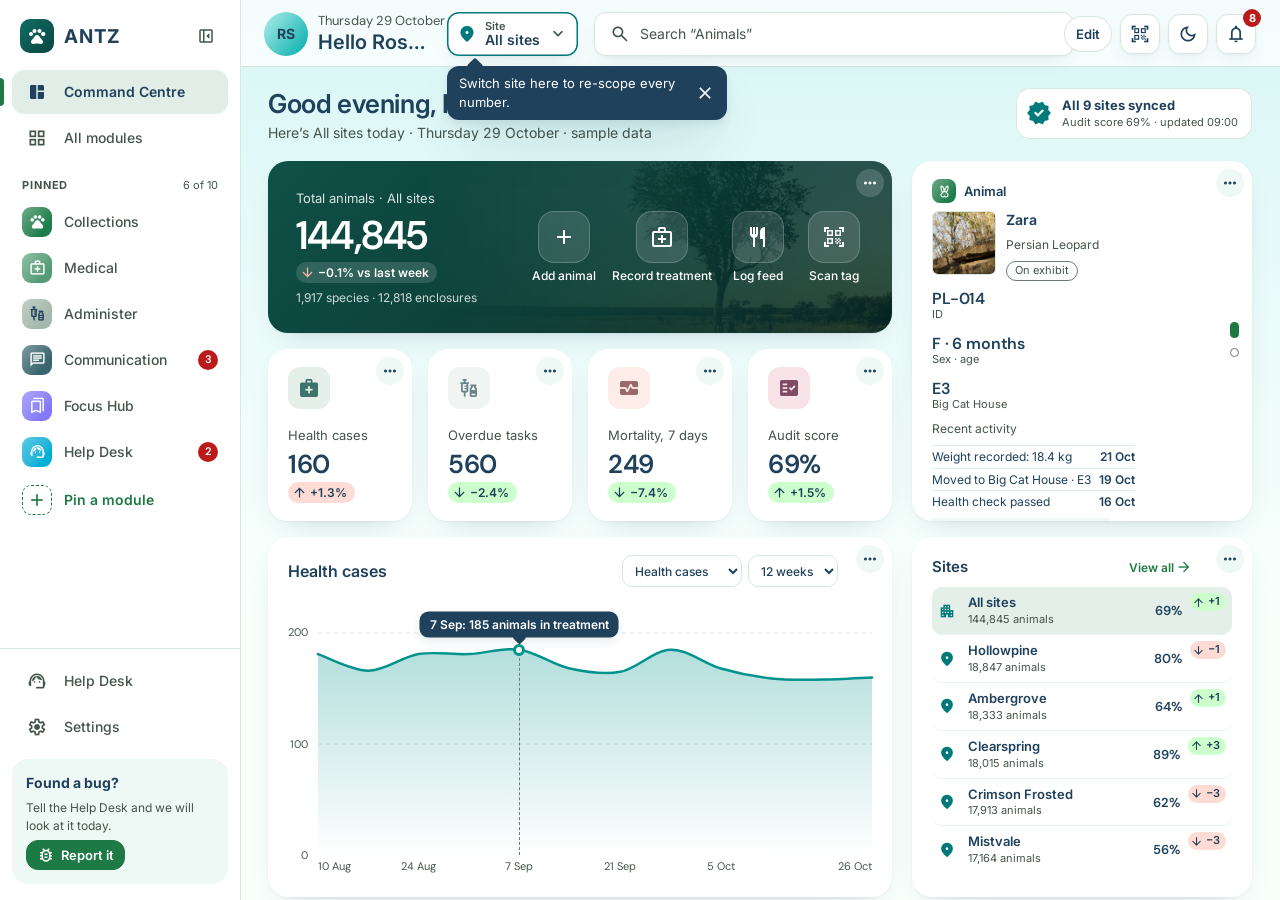
==== commit 61fd4cce: "Collapse home to the Command Centre dashboard; App Library sheet; collapsible sidebar One home page:" ====
--- a/app/index.html
+++ b/app/index.html
@@ -23,7 +23,7 @@
 </script>
 <!--
   ANTZ HOME
-  index.html  markup only (sidebar, header, springboard, app window, app screens)
+  index.html  markup only (sidebar, header, dashboard, app window, app screens)
   styles.css  Style 1 tokens + components
   config.js   all content: user, theme default, sites, modules, chart types, home layout, pins, images, sample data
   data.js     seeded sample-data generator (per-site numbers, 12-week series); loaded before app.js
@@ -37,12 +37,13 @@
 </head>
 <body>
 <div class="shell" id="shell">
-  <!-- ===== SIDEBAR: Command Centre, home pages, pinned modules, App Library, help =====
-       desktop: fixed 240px; tablet: 72px icon rail that expands; phone: drawer from the header menu button -->
+  <!-- ===== SIDEBAR: Command Centre, All modules (App Library sheet), pinned modules, help =====
+       desktop: 240px, collapsible to a 72px icon rail; tablet: the rail, expandable; phone: drawer from the header menu button.
+       The collapse toggle and Ctrl+\ or [ switch it; the choice is saved as antz-side. -->
   <nav class="side" id="side" aria-label="Main">
     <div class="side__top">
       <span class="side__brand"><span class="side__logo" aria-hidden="true"><span class="material-symbols-outlined">pets</span></span><span class="side__word">ANTZ</span></span>
-      <button type="button" class="side__toggle" id="sideToggle" data-act="sideToggle" aria-expanded="false" aria-controls="side" aria-label="Expand sidebar"><span class="material-symbols-outlined ico ico--sm" aria-hidden="true">left_panel_open</span></button>
+      <button type="button" class="side__toggle" id="sideToggle" data-act="sideToggle" aria-expanded="true" aria-controls="side" aria-label="Collapse sidebar" aria-keyshortcuts="Control+\ ["><span class="material-symbols-outlined ico ico--sm" aria-hidden="true">left_panel_open</span></button>
       <button type="button" class="side__close" id="sideClose" data-act="drawerClose" aria-label="Close menu"><span class="material-symbols-outlined ico" aria-hidden="true">close</span></button>
     </div>
     <div class="side__scroll">
@@ -93,29 +94,12 @@
     <!-- edit (jiggle) mode bar: sits under the fixed header -->
     <div class="editbar" id="editBar">
       <button type="button" class="round-btn" id="addWidgetBtn" data-act="gallery" aria-label="Add Widget"><span class="material-symbols-outlined ico" aria-hidden="true">add</span></button>
-      <button type="button" class="pill-btn" id="editPagesBtn" data-act="toast" data-msg="Edit Pages · show, hide and reorder home pages">Edit Pages</button>
       <span class="grow" style="flex:1"></span>
       <span class="muted" style="font-size:12px">Drag a widget’s corner to resize</span>
       <button type="button" class="pill-btn pill-btn--dark" id="doneBtn" data-act="done">Done</button>
     </div>
-    <div class="pages-wrap" id="pagesWrap">
-      <div class="pages" id="pages">
-        <div id="homePages" style="display:contents"></div>
-        <section class="page" id="libPage" data-page="2" aria-labelledby="libH">
-          <h2 id="libH" class="vh">App Library</h2>
-          <div class="lib">
-            <div class="lib__top">
-              <label class="search search--pill"><span class="material-symbols-outlined ico ico--sm" aria-hidden="true">search</span><span class="vh">Search App Library</span><input type="search" id="libQ" placeholder="App Library"></label>
-              <button type="button" class="link" data-act="libCancel">Cancel</button>
-            </div>
-            <div class="lib__list" id="libList"></div>
-            <nav class="az" id="azIndex" aria-label="Jump to letter"></nav>
-          </div>
-        </section>
-      </div>
-      <button type="button" class="edge edge--l" id="edgeL" data-act="nc" aria-label="Open Notification Center"><span class="material-symbols-outlined ico ico--sm" aria-hidden="true">chevron_right</span></button>
-      <button type="button" class="edge edge--r" id="edgeR" data-act="library" aria-label="Open App Library"><span class="material-symbols-outlined ico ico--sm" aria-hidden="true">chevron_left</span></button>
-    </div>
+    <!-- the one home page: the Command Centre dashboard (app.js renders it; it scrolls vertically) -->
+    <main class="page page--dash" id="homePages" aria-labelledby="dashH"></main>
   </div>
 
   <!-- APP WINDOW (a launched module) -->
--- a/app/styles.css
+++ b/app/styles.css
@@ -5,7 +5,7 @@
              Light is Style 1 as published; dark is derived. Dark mode follows
              the OS, or force it with <html data-theme="dark"> / "light".
  2. Base
- 3. Components (sidebar, header, springboard, widgets, overlays, apps)
+ 3. Components (sidebar, header, dashboard, widgets, overlays, apps)
  4. Responsive (tablet ≤ 1239px, phone ≤ 640px)
  ═══════════════════════════════════════════════════════════════════════ */
 
@@ -266,7 +266,7 @@
   --paper: var(--md-sys-color-surface-container-lowest); --bg: var(--md-sys-color-surface); --g1: var(--md-sys-color-surface-container-highest); --g2: var(--md-sys-color-outline-variant); --g3: var(--md-sys-color-outline); --g4: var(--md-sys-color-on-surface-variant); --ink: var(--md-sys-color-on-surface);
   --card: var(--md-sys-color-surface-container-low); --r: 8px; --wall: var(--md-sys-color-surface);
   --hover: color-mix(in srgb, var(--md-sys-color-on-surface) 8%, transparent); --press: color-mix(in srgb, var(--md-sys-color-on-surface) 10%, transparent);
-  --cols: 10; --row: 104px; --gapX: 18px; --gapY: 12px; --ic: 64px; --pad: 56px; --maxw: 1180px;
+  --ic: 64px; --pad: 56px;
 }
 * { box-sizing: border-box; }
 [hidden] { display: none !important; }
@@ -330,7 +330,7 @@
 .switch[aria-pressed="true"] .sw { background: var(--md-sys-color-primary); border-color: var(--md-sys-color-primary); }
 .switch[aria-pressed="true"] .sw::after { left: 19px; background: var(--md-sys-color-on-primary); }
 
-/* ================= SPRINGBOARD ================= */
+/* ================= HOME (header + dashboard) ================= */
 .ui { position: relative; height: 100vh; overflow: hidden; display: flex; flex-direction: column;
   background: radial-gradient(circle at 18% 22%, var(--md-sys-color-surface-container) 0 120px, transparent 121px), radial-gradient(circle at 85% 70%, var(--md-sys-color-surface-container) 0 180px, transparent 181px), var(--wall); }
 .status { height: 44px; flex: none; display: flex; align-items: center; gap: 8px; padding: 0 16px; position: relative; z-index: 60; touch-action: none; }
@@ -347,40 +347,26 @@
 .app-open .status [data-act="edit"] { display: none; }
 
 .home { flex: 1; min-height: 0; display: flex; flex-direction: column; position: relative; }
-.pages-wrap { flex: 1; min-height: 0; overflow: hidden; position: relative; user-select: none; -webkit-user-select: none; touch-action: pan-y; }
-.pages { display: flex; height: 100%; transition: transform .35s cubic-bezier(.2,.7,.2,1); }
-.page { flex: 0 0 100%; height: 100%; overflow-y: auto; overflow-x: hidden; padding: 10px var(--pad) 8px; }
-.sb-grid { display: grid; grid-template-columns: repeat(var(--cols), minmax(0, 1fr)); grid-auto-rows: var(--row); gap: var(--gapY) var(--gapX); grid-auto-flow: row dense; max-width: var(--maxw); margin: 0 auto; }
-
-/* app icons */
+.page { flex: 1; min-height: 0; overflow-y: auto; overflow-x: hidden; position: relative; user-select: none; -webkit-user-select: none; touch-action: pan-y; }
+
+/* app icons (search suggestions, App Library, notifications) */
 .app-cell { position: relative; display: flex; justify-content: center; min-width: 0; }
 .app { display: flex; flex-direction: column; align-items: center; gap: 6px; width: 100%; padding-top: 4px; border-radius: 14px; }
 .app__ic { width: var(--ic); height: var(--ic); border-radius: calc(var(--ic) * .24); background: var(--md-sys-color-surface-container-highest); color: var(--md-sys-color-on-surface-variant); border: 1px solid var(--g2); display: grid; place-items: center; position: relative; box-shadow: 0 1px 2px rgb(var(--md-sys-color-shadow-rgb) / .12); flex: none; }
 .app__ic .material-symbols-outlined { font-size: calc(var(--ic) * .5); width: auto; height: auto; }
 .is-core .app__ic { box-shadow: 0 0 0 2px var(--wall), 0 0 0 4px var(--md-sys-color-primary); }
 .app__ic .badge { position: absolute; top: -6px; right: -7px; min-width: 22px; height: 22px; border-radius: 11px; font-size: 12px; box-shadow: 0 0 0 2px var(--wall); }
-.fixpin { position: absolute; left: -6px; bottom: -6px; width: 20px; height: 20px; border-radius: 50%; background: var(--paper); color: var(--ink); border: 1px solid var(--ink); display: grid; place-items: center; }
-.fixpin .material-symbols-outlined { font-size: 13px; width: auto; height: auto; font-variation-settings: 'FILL' 1; }
 .app__lbl { font-size: 12px; max-width: 100%; overflow: hidden; text-overflow: ellipsis; white-space: nowrap; text-align: center; padding: 0 2px; }
-.app__more { position: absolute; top: 0; right: calc(50% - var(--ic) / 2 - 14px); width: 26px; height: 26px; border-radius: 50%; background: var(--paper); border: 1px solid var(--g3); display: grid; place-items: center; opacity: 0; z-index: 2; }
-.app-cell:hover .app__more, .app-cell:focus-within .app__more { opacity: 1; }
-.rm, .pin-b { display: none; position: absolute; top: -2px; width: 26px; height: 26px; border-radius: 50%; place-items: center; z-index: 3; font-weight: 800; font-size: 18px; line-height: 1; }
-.rm { left: calc(50% - var(--ic) / 2 - 12px); background: var(--md-sys-color-inverse-surface); color: var(--md-sys-color-inverse-on-surface); border: 2px solid var(--wall); }
-.pin-b { right: calc(50% - var(--ic) / 2 - 12px); background: var(--md-sys-color-surface-container-lowest); color: var(--md-sys-color-on-surface); border: 1px dashed var(--md-sys-color-outline); }
-.pin-b[aria-pressed="true"] { background: var(--md-sys-color-primary); color: var(--md-sys-color-on-primary); border: 1px solid var(--md-sys-color-primary); }
-.pin-b .material-symbols-outlined { font-size: 15px; width: auto; height: auto; }
-.pin-b[aria-pressed="true"] .material-symbols-outlined, .btn[aria-pressed="true"] .material-symbols-outlined, .mini[aria-pressed="true"] .material-symbols-outlined { font-variation-settings: 'FILL' 1; }
-.editing .rm, .editing .pin-b { display: grid; }
-.editing .app__more { display: none; }
-.editing .app__ic, .editing .wg { animation: jiggle .26s ease-in-out infinite alternate; }
-.editing .app-cell:nth-child(2n) .app__ic, .editing .wg:nth-child(2n) { animation-delay: -.13s; }
+.rm { display: none; position: absolute; width: 26px; height: 26px; border-radius: 50%; place-items: center; z-index: 3; font-weight: 800; font-size: 18px; line-height: 1;
+  background: var(--md-sys-color-inverse-surface); color: var(--md-sys-color-inverse-on-surface); border: 2px solid var(--wall); }
+.btn[aria-pressed="true"] .material-symbols-outlined, .mini[aria-pressed="true"] .material-symbols-outlined { font-variation-settings: 'FILL' 1; }
+.editing .rm { display: grid; }
+.editing .wg { animation: jiggle .26s ease-in-out infinite alternate; }
+.editing .wg:nth-child(2n) { animation-delay: -.13s; }
 @keyframes jiggle { from { transform: rotate(-1.4deg); } to { transform: rotate(1.4deg); } }
 
 /* widgets */
 .wg { position: relative; border-radius: 22px; background: var(--card); color: var(--md-sys-color-on-surface); border: 1px solid var(--g2); box-shadow: 0 1px 2px rgb(var(--md-sys-color-shadow-rgb) / .08), 0 12px 24px -18px rgb(var(--md-sys-color-shadow-rgb) / .35); min-width: 0; min-height: 0; }
-.wg--S { grid-column: span 2; grid-row: span 2; }
-.wg--M { grid-column: span 4; grid-row: span 2; }
-.wg--L { grid-column: span 4; grid-row: span 4; }
 .wg__btn { display: flex; flex-direction: column; width: 100%; height: 100%; text-align: left; padding: 14px 16px; gap: 6px; overflow: hidden; border-radius: inherit; min-width: 0; }
 .wg--stack .wg__btn { padding-right: 36px; }
 .wg__hd { display: flex; align-items: center; gap: 6px; font-size: 12px; font-weight: 700; color: var(--g4); min-width: 0; padding-right: 24px; flex: none; }
@@ -414,18 +400,20 @@
 /* search pill */
 .search-pill { min-height: 32px; padding: 0 16px; border-radius: 999px; background: rgb(var(--md-sys-color-surface-container-high-rgb) / .85); color: var(--md-sys-color-on-surface); border: 1px solid var(--g2); display: inline-flex; align-items: center; gap: 6px; font-weight: 600; }
 
-/* edge tabs */
-.edge { position: absolute; top: 50%; transform: translateY(-50%); width: 24px; height: 96px; background: rgb(var(--md-sys-color-surface-container-high-rgb) / .85); color: var(--md-sys-color-on-surface-variant); border: 1px solid var(--g2); display: grid; place-items: center; z-index: 5; }
-.edge--l { left: 0; border-left: 0; border-radius: 0 12px 12px 0; }
-.edge--r { right: 0; border-right: 0; border-radius: 12px 0 0 12px; }
-
-/* App Library page */
-.lib { max-width: 680px; margin: 0 auto; display: grid; grid-template-columns: minmax(0, 1fr) 26px; gap: 8px; }
-.lib__top { grid-column: 1 / -1; display: flex; gap: 10px; align-items: center; position: sticky; top: -10px; z-index: 3; padding: 4px 0 8px; background: var(--wall); }
-.lib__top .search { flex: 1; }
+/* App Library: a sheet from "All modules"; the header and search stay put while the A–Z list scrolls */
+.sheet--lib { display: flex; flex-direction: column; height: min(760px, 90%); overflow: hidden; padding-bottom: 0; }
+.lib__note { margin: 8px 2px 0; font-size: 13px; }
+.lib { flex: 1; min-height: 0; overflow-y: auto; margin-top: 8px; padding-bottom: 18px; display: grid; grid-template-columns: minmax(0, 1fr) 26px; gap: 8px; align-items: start; }
 .lib__list { background: var(--md-sys-color-surface-container-low); border: 1px solid var(--g2); border-radius: 16px; padding: 4px 12px 8px; }
-.lib__letter { font-size: 12px; font-weight: 700; color: var(--g4); padding: 10px 4px 2px; scroll-margin-top: 60px; }
-.lib-row { display: flex; align-items: center; gap: 8px; border-bottom: 1px solid var(--g1); }
+.lib__letter { font-size: 12px; font-weight: 700; color: var(--g4); padding: 10px 4px 2px; }
+.lib-row { display: flex; align-items: center; gap: 8px; border-bottom: 1px solid var(--g1); user-select: none; -webkit-user-select: none; }
+.lib-grip { flex: none; width: 20px; align-self: stretch; display: grid; place-items: center; margin-left: -6px; color: var(--g4); cursor: grab; touch-action: none; }
+.lib-grip .material-symbols-outlined { font-size: 18px; }
+.lib-row.is-drag-src { opacity: .35; }
+.lib-ghost { position: fixed; left: 0; top: 0; z-index: 400; pointer-events: none; padding: 0 10px; border: 0; border-radius: 12px; background: var(--md-sys-color-surface-container-highest); color: var(--md-sys-color-on-surface); box-shadow: var(--s1-shadow-lift); opacity: .96; }
+.lib-ghost.is-over { outline: 2px solid var(--md-sys-color-primary); }
+.is-lib-drag, .is-lib-drag * { cursor: grabbing !important; }
+.is-lib-drag .side[inert] { opacity: 1; }
 .lib-row:last-child { border-bottom: 0; }
 .lib-open { flex: 1; min-width: 0; display: flex; align-items: center; gap: 12px; min-height: 52px; text-align: left; }
 .lib-open .app__ic { --ic: 38px; }
@@ -433,7 +421,7 @@
 .lib-open .name { flex: 1; min-width: 0; }
 .lib-open small { display: block; font-size: 12px; color: var(--g4); }
 .lib-more { width: 32px; height: 32px; border-radius: 50%; display: grid; place-items: center; border: 1px solid var(--g2); flex: none; }
-.az { position: sticky; top: 56px; align-self: start; display: flex; flex-direction: column; align-items: center; }
+.az { position: sticky; top: 0; align-self: start; display: flex; flex-direction: column; align-items: center; }
 .az button { width: 26px; height: 20px; font-size: 11px; font-weight: 700; display: grid; place-items: center; border-radius: 4px; }
 .az button[disabled] { color: color-mix(in srgb, var(--md-sys-color-on-surface) 38%, transparent); cursor: default; }
 
@@ -747,7 +735,7 @@
 .gal-sec { grid-column: 1 / -1; font-size: 12px; text-transform: uppercase; letter-spacing: .06em; color: var(--g4); font-weight: 700; margin-top: 6px; }
 /* ============ TABLET 641–1239: iPad portrait ============ */
 @media (max-width: 1239px) {
-  :root { --cols: 6; --row: 106px; --gapX: 16px; --ic: 62px; --pad: 36px; }
+  :root { --ic: 62px; --pad: 36px; }
   .app-hd { padding: 8px 20px; }
   .app-body { padding: 20px; }
   .two-col { grid-template-columns: minmax(0, 1fr); gap: 12px; }
@@ -781,11 +769,11 @@
 
 /* ============ MOBILE ≤640: iPhone ============ */
 @media (max-width: 640px) {
-  :root { --cols: 4; --row: 84px; --gapX: 10px; --gapY: 8px; --ic: 56px; --pad: 18px; }
+  :root { --ic: 56px; --pad: 18px; }
+  .lib-grip { display: none; }
   .status { padding: 0 12px; gap: 6px; }
   .status__hello b { display: none; }
   .status .pill-btn.edit-txt { padding: 0 10px; }
-  .edge { width: 16px; height: 72px; }
   .wg { border-radius: 20px; }
   .wg__btn { padding: 12px 14px; }
   .wg__big { font-size: 24px; }
@@ -859,7 +847,6 @@
 .app__ic .material-symbols-outlined { font-variation-settings: 'FILL' 1; }
 .is-core .app__ic { box-shadow: var(--s1-icon-shadow); }
 .app__lbl { color: var(--md-sys-color-on-surface); font-weight: 500; }
-.edge { border: 0; background: rgb(var(--md-sys-color-surface-container-lowest-rgb) / .82); box-shadow: inset 0 0 0 1px var(--md-sys-color-outline-variant); }
 .chip { border: 0; background: var(--md-sys-color-surface-container-high); color: var(--md-sys-color-on-surface); }
 .btn { border-radius: var(--s1-r-field); }
 .search { border: 0; border-radius: var(--s1-r-field); background: var(--md-sys-color-surface-container-lowest); box-shadow: inset 0 0 0 1px var(--md-sys-color-outline-variant); }
@@ -915,28 +902,22 @@
 .wg.is-resizing { animation: none !important; opacity: .55; }
 .rs-ghost { position: absolute; z-index: 95; border: 2px dashed var(--md-sys-color-primary); background: rgb(var(--md-sys-color-primary-rgb) / .10); border-radius: var(--s1-r-card); pointer-events: none; display: grid; place-items: center; }
 .rs-ghost span { background: var(--md-sys-color-primary); color: var(--md-sys-color-on-primary); border-radius: 999px; padding: 2px 10px; font-weight: 600; font-size: 12px; }
-.wg--XL { grid-column: span 8; grid-row: span 4; }
 .gstage .wg--XL { width: 520px; height: 300px; }
 @media (prefers-reduced-motion: reduce) {
   *, *::before, *::after { transition: none !important; animation: none !important; }
 }
 
 /* ================= EDIT MODE: resize + reorder =================
-   Why resize used to fail: (1) the handle sat 8px OUTSIDE the widget and edit mode
-   stopped pages from scrolling, so any widget reaching the bottom of a page had its
-   handle hidden under the page controls / dock; (2) the jiggle rotates the whole widget,
-   swinging a large widget's corner ~10px, so presses often missed the handle.
-   Now the handle sits inside the corner, pages scroll in edit mode, jiggle stops on the
-   widget under the pointer / focus and during any drag, and the handle hit area is 46px. */
-.editing .wg:hover, .editing .wg:focus-within, .editing .app-cell:hover .app__ic, .editing .app-cell:focus-within .app__ic,
-.is-dragging .wg, .is-dragging .app__ic, .wg.is-resizing { animation: none !important; }
+   The handle sits inside the corner (the jiggle rotates the whole widget, so an outside handle
+   was easy to miss), the dashboard scrolls in edit mode, jiggle stops on the widget under the
+   pointer / focus and during any drag, and the handle hit area is 46px. */
+.editing .wg:hover, .editing .wg:focus-within, .is-dragging .wg, .wg.is-resizing { animation: none !important; }
 .rs::before { content: ""; position: absolute; inset: -8px; border-radius: 50%; }
-.editing #homePages .app-cell, .editing #homePages .wg { touch-action: none; cursor: grab; }
+.editing #homePages .wg { touch-action: none; cursor: grab; }
 .is-dragging, .is-dragging * { cursor: grabbing !important; }
 .is-drag-src { opacity: .28; outline: 2px dashed var(--md-sys-color-outline); outline-offset: 2px; border-radius: var(--s1-r-card); }
 .drag-ghost { position: fixed !important; left: 0; top: 0; z-index: 300; margin: 0; pointer-events: none; animation: none !important; transform-origin: center; opacity: .96; filter: drop-shadow(0 18px 30px rgb(var(--md-sys-color-shadow-rgb) / .35)); }
-.drag-ghost .rs, .drag-ghost .rm, .drag-ghost .pin-b, .drag-ghost .more, .drag-ghost .app__more, .drag-ghost .stack-dots { display: none !important; }
-.drag-ghost .app__ic { animation: none !important; }
+.drag-ghost .rs, .drag-ghost .rm, .drag-ghost .more, .drag-ghost .stack-dots { display: none !important; }
 .wg.is-merge-target { outline: 3px solid var(--md-sys-color-primary); outline-offset: 3px; }
 .wg--item .wg__row { gap: 10px; }
 
@@ -958,7 +939,6 @@
 /* dark chart palette (validated on #13232B: adjacent CVD ΔE ≥ 13.9, contrast ≥ 3:1) */
 :root[data-theme="dark"] { --viz-1: #14A39B; --viz-2: #E2603A; --viz-3: #4F84D6; --viz-seq-1: #235F5C; --viz-seq-2: #1A857E; --viz-seq-3: #22ABA2; --viz-seq-4: #7AD9D1; }
 @media (prefers-color-scheme: dark) { :root:not([data-theme="light"]) { --viz-1: #14A39B; --viz-2: #E2603A; --viz-3: #4F84D6; --viz-seq-1: #235F5C; --viz-seq-2: #1A857E; --viz-seq-3: #22ABA2; --viz-seq-4: #7AD9D1; } }
-@media (min-width: 1240px) { :root { --row: 92px; --gapY: 12px; } }
 
 /* widgets: one rhythm */
 .wg__btn { padding: var(--sp-4); gap: var(--sp-2); }
@@ -977,8 +957,6 @@
 .trend { border: 0; background: var(--md-sys-color-surface-container); color: var(--md-sys-color-on-surface-variant); font-weight: 600; padding: 2px 8px; }
 .chart-cap { font-size: 11px; color: var(--md-sys-color-on-surface-variant); }
 .mini-note { border-radius: var(--r-inner); }
-.edge { opacity: .55; }
-.edge:hover, .edge:focus-visible { opacity: 1; }
 
 /* real images with a placeholder underneath */
 .media { overflow: hidden; }
@@ -988,9 +966,9 @@
 .avatar img { width: 100%; height: 100%; border-radius: 50%; object-fit: cover; }
 .avatar:has(img) { font-size: 0; }
 
-/* ================= COMMAND CENTRE (page 1) ================= */
+/* ================= COMMAND CENTRE ================= */
 .page--dash { scroll-padding-top: 8px; }
-.dash-hd { max-width: var(--maxw); margin: 0 auto var(--sp-3); display: flex; align-items: flex-end; justify-content: space-between; gap: var(--sp-3); }
+.dash-hd { margin: 0 0 var(--sp-3); display: flex; align-items: flex-end; justify-content: space-between; gap: var(--sp-3); }
 .dash-hd__t { margin: 0; font: 600 22px/1.2 var(--font); letter-spacing: -.01em; color: var(--md-sys-color-on-surface); }
 .dash-hd__s { display: flex; align-items: center; flex-wrap: wrap; gap: 6px; margin: 2px 0 0; font-size: 13px; color: var(--md-sys-color-on-surface-variant); }
 
@@ -1131,7 +1109,6 @@
 .wg--kpi .cx--spark { height: 40px; }
 .wg--kpi .cx--spark { flex: 1 1 40px; height: auto; min-height: 32px; max-height: 96px; }
 @media (max-width: 640px) { .kpi__vs { display: none; } }
-/* edit mode adds a bar under the header; hide the dashboard heading so page 1 keeps the same height */
 
 /* Photo credits sheet (Profile menu > Photo credits) */
 .credits__note { font-size: 13px; color: var(--md-sys-color-on-surface-variant); margin: 0 0 8px; }
@@ -1145,10 +1122,11 @@
 .credits__th { flex: none; width: 56px; height: 40px; border-radius: 8px; overflow: hidden; }
 
 /* ═════════════════ SIDEBAR (replaces the dock) ═════════════════
-   desktop ≥1240: fixed 240px · tablet 641–1239: 72px icon rail, expandable (remembered) · phone: drawer */
+   desktop ≥1240: 240px, collapsible to the 72px icon rail · tablet 641–1239: the rail, expandable
+   (both remembered in antz-side) · phone: drawer */
 .shell { display: flex; height: 100vh; overflow: hidden; background: var(--s1-page-bg); }
 .shell > .ui { flex: 1 1 auto; min-width: 0; }
-.side { flex: none; width: 240px; height: 100vh; display: flex; flex-direction: column; position: relative; z-index: 70;
+.side { flex: none; width: 240px; height: 100vh; display: flex; flex-direction: column; position: relative; z-index: 70; transition: width .2s ease;
   background: var(--md-sys-color-surface-container-lowest); color: var(--md-sys-color-on-surface); box-shadow: 1px 0 0 var(--md-sys-color-outline-variant); }
 .side__top { display: flex; align-items: center; gap: 8px; padding: 18px 16px 12px 20px; flex: none; }
 .side__brand { display: inline-flex; align-items: center; gap: 10px; flex: 1; min-width: 0; }
@@ -1172,8 +1150,6 @@
 .sn[aria-current="page"] .sn__ic .material-symbols-outlined { font-variation-settings: 'FILL' 1; }
 .sn--pin .sn__ic { background: linear-gradient(127.96deg, color-mix(in srgb, var(--f) 68%, #fff) 6%, var(--f) 74%); color: var(--glyph, #fff); }
 .sn--pin .sn__ic .material-symbols-outlined { font-size: 17px; }
-.sn--sub { min-height: 38px; font-size: 13px; }
-.sn--sub .sn__ic .material-symbols-outlined { font-size: 18px; }
 .sn__lbl { flex: 1; min-width: 0; white-space: nowrap; overflow: hidden; text-overflow: ellipsis; }
 .sn__badge { min-width: 20px; height: 20px; padding: 0 6px; border-radius: 10px; display: grid; place-items: center; font: 600 11px/1 var(--font-num);
   background: var(--md-sys-color-error); color: var(--md-sys-color-on-error); }
@@ -1206,23 +1182,23 @@
 .app-home { display: inline-flex; align-items: center; gap: 4px; min-height: 36px; padding: 0 10px 0 6px; border-radius: 10px; font-weight: 600; flex: none; }
 .app-home:hover { background: var(--hover); }
 
-/* tablet: icon rail (labels become tooltips) unless expanded */
-@media (max-width: 1239px) {
-  .side-rail .side { width: 72px; }
-  .side-rail .side__top { flex-direction: column; padding: 14px 8px 8px; }
-  .side-rail .side__brand { flex: none; }
-  .side-rail .side__word, .side-rail .sn__lbl, .side-rail .side__sec, .side-rail .side__card, .side-rail .sn__more, .side-rail .side__empty, .side-rail .side__foot .side__card { display: none; }
-  .side-rail .side__scroll, .side-rail .side { overflow: visible; }
-  .side-rail .side__scroll { padding: 4px 10px; }
-  .side-rail .side__pins { margin-top: 10px; padding-top: 10px; border-top: 1px solid var(--md-sys-color-outline-variant); border-radius: 0; }
-  .side-rail .side__foot { padding: 8px 10px 14px; }
-  .side-rail .sn { justify-content: center; padding: 6px; }
-  .side-rail .sn[aria-current="page"]::before { left: -10px; }
-  .side-rail .sn__badge { position: absolute; top: 0; right: 2px; min-width: 18px; height: 18px; font-size: 10px; padding: 0 4px; visibility: visible !important; }
-  .side-rail .sn:hover::after, .side-rail .sn:focus-visible::after { content: attr(data-label); position: absolute; left: calc(100% + 12px); top: 50%; transform: translateY(-50%); z-index: 200;
-    padding: 5px 9px; border-radius: 8px; font: 500 12px/1.2 var(--font); white-space: nowrap; pointer-events: none;
-    background: var(--md-sys-color-inverse-surface); color: var(--md-sys-color-inverse-on-surface); box-shadow: var(--s1-shadow-lift); }
-}
+/* collapsed: icon rail (labels become tooltips on hover and keyboard focus). Desktop collapses it with the
+   toggle; tablets start collapsed. app.js never sets .side-rail on phones. */
+.side-rail .side { width: 72px; }
+.side-rail .side__top { flex-direction: column; padding: 14px 8px 8px; }
+.side-rail .side__brand { flex: none; }
+.side-rail .side__word, .side-rail .sn__lbl, .side-rail .side__sec, .side-rail .side__card, .side-rail .sn__more, .side-rail .side__empty, .side-rail .side__foot .side__card { display: none; }
+.side-rail .side__scroll, .side-rail .side { overflow: visible; }
+.side-rail .side__scroll { padding: 4px 10px; }
+.side-rail .side__pins { margin-top: 10px; padding-top: 10px; border-top: 1px solid var(--md-sys-color-outline-variant); border-radius: 0; }
+.side-rail .side__foot { padding: 8px 10px 14px; }
+.side-rail .sn { justify-content: center; padding: 6px; }
+.side-rail .sn[aria-current="page"]::before { left: -10px; }
+.side-rail .sn__badge { position: absolute; top: 0; right: 2px; min-width: 18px; height: 18px; font-size: 10px; padding: 0 4px; visibility: visible !important; }
+.side-rail .sn:hover::after, .side-rail .sn:focus-visible::after, .side-rail .side__toggle:hover::after, .side-rail .side__toggle:focus-visible::after { content: attr(data-label); position: absolute; left: calc(100% + 12px); top: 50%; transform: translateY(-50%); z-index: 200;
+  padding: 5px 9px; border-radius: 8px; font: 500 12px/1.2 var(--font); white-space: nowrap; pointer-events: none;
+  background: var(--md-sys-color-inverse-surface); color: var(--md-sys-color-inverse-on-surface); box-shadow: var(--s1-shadow-lift); }
+.side-rail .side__toggle { position: relative; }
 /* phone: off-canvas drawer opened from the header menu button */
 @media (max-width: 640px) {
   .menu-btn { display: inline-grid !important; }
@@ -1234,7 +1210,7 @@
 }
 @media (prefers-reduced-motion: reduce) { .side, .drawer-open .side { transition: none; } }
 
-/* ═════════════════ COMMAND CENTRE DASHBOARD (page 1) ═════════════════
+/* ═════════════════ COMMAND CENTRE DASHBOARD (the home page) ═════════════════
    main area: 4 columns (2 on phones) · right column: 1 column (2 side by side on tablets) */
 .page--dash { padding: 22px 28px 36px; --drow: 78px; }
 .dash-hd { max-width: none; margin: 0 0 18px; display: flex; align-items: flex-start; justify-content: space-between; gap: 16px; flex-wrap: wrap; }
@@ -1245,7 +1221,7 @@
 .dash-ok b { display: block; font-size: 13px; }
 .dash-ok small { display: block; font-size: 11px; color: var(--md-sys-color-on-surface-variant); }
 .dash { display: grid; grid-template-columns: minmax(0, 1fr) 340px; gap: 20px; align-items: start; }
-.sb-grid.dz { max-width: none; margin: 0; gap: 16px; grid-auto-rows: var(--drow); grid-auto-flow: row dense; }
+.dz { display: grid; gap: 16px; grid-auto-rows: var(--drow); grid-auto-flow: row dense; }
 .dz--main { grid-template-columns: repeat(4, minmax(0, 1fr)); }
 .dz--side { grid-template-columns: minmax(0, 1fr); min-height: 100px; }
 .dz--main > .wg--S { grid-column: span 1; grid-row: span 2; }
@@ -1256,7 +1232,6 @@
 .dz--side > .wg--S { grid-column: span 1; grid-row: span 2; }
 .dz--side > .wg--M { grid-column: span 1; grid-row: span 3; }
 .dz--side > .wg--L { grid-column: span 1; grid-row: span 4; }
-.dz .app-cell { grid-row: span 2; }
 .editing .dz, .is-dragging .dz { outline: 2px dashed var(--md-sys-color-outline-variant); outline-offset: 6px; border-radius: 22px; }
 .editing .dz--side:empty::before { content: "Drop panels here"; grid-row: span 2; display: grid; place-items: center; color: var(--md-sys-color-on-surface-variant); font-size: 13px; }
 /* airy white cards on the page tint */
@@ -1455,7 +1430,7 @@
   .dash-hd__t { font-size: 21px; }
   .dash-hd { margin-bottom: 12px; }
   .dash-ok { padding: 6px 12px 6px 8px; }
-  .sb-grid.dz { gap: 12px; }
+  .dz { gap: 12px; }
   .dz--main { grid-template-columns: repeat(2, minmax(0, 1fr)); }
   .dz--main > .wg--W { grid-column: span 2; grid-row: span 3; }
   .dz--main > .wg--XL { grid-column: span 2; grid-row: span 4; }
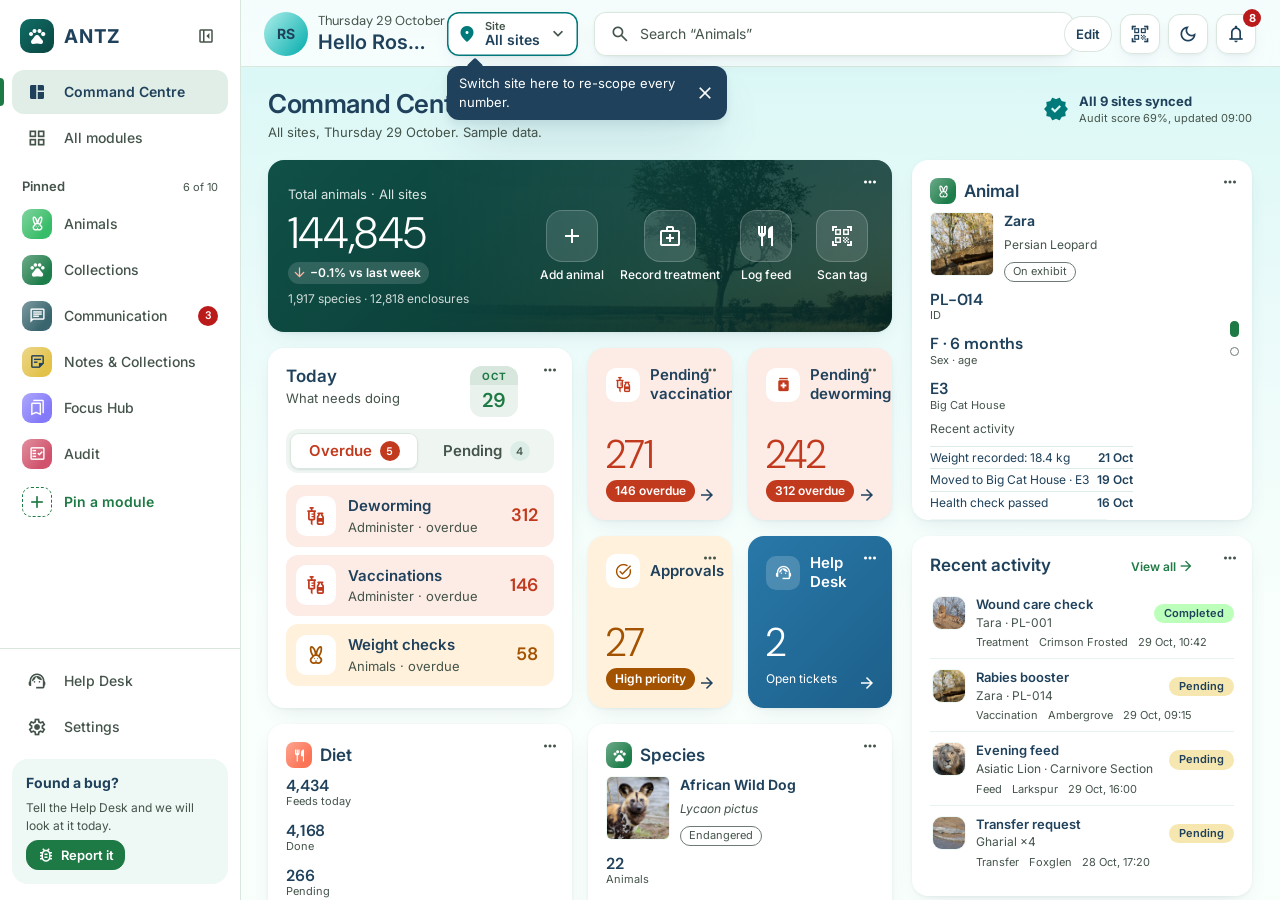
==== commit 389796c7: "Add widget states page (widgets.html) and Notes quick-capture widget - widget-kit.js: shared by inde" ====
--- a/app/index.html
+++ b/app/index.html
@@ -118,7 +118,7 @@
       <section class="screen has-fab" data-screen="notes" aria-label="Notes and collections" hidden>
         <div class="app-toolbar">
           <p>Observation notes from every section, grouped into collections.</p>
-          <div class="app-toolbar__acts"><button type="button" class="btn btn--primary" data-act="toast" data-msg="New note · opens the note editor"><span class="material-symbols-outlined ico ico--sm" aria-hidden="true">add</span>New note</button></div>
+          <div class="app-toolbar__acts"><button type="button" class="btn btn--primary" data-act="nwNew"><span class="material-symbols-outlined ico ico--sm" aria-hidden="true">add</span>New note</button></div>
         </div>
         <div class="two-col">
           <div class="side-list" id="noteCollsBox">
@@ -136,7 +136,7 @@
             <ul class="cards" id="noteGrid"></ul>
           </div>
         </div>
-        <button type="button" class="btn btn--primary fab" data-act="toast" data-msg="New note · opens the note editor"><span class="material-symbols-outlined ico ico--sm" aria-hidden="true">add</span>New note</button>
+        <button type="button" class="btn btn--primary fab" data-act="nwNew"><span class="material-symbols-outlined ico ico--sm" aria-hidden="true">add</span>New note</button>
       </section>
 
       <!-- COLLECTIONS → SPECIES → ANIMAL -->
@@ -384,6 +384,7 @@
 </div>
 
 </div>
+<script src="widget-kit.js"></script>
 <script src="app.js"></script>
 </body>
 </html>
--- a/app/styles.css
+++ b/app/styles.css
@@ -935,17 +935,24 @@
   --viz-grid: var(--md-sys-color-outline-variant); --viz-track: var(--md-sys-color-surface-container-high);
   --good-bg: color-mix(in srgb, var(--antz-success) 24%, var(--md-sys-color-surface-container-lowest));
   --bad-bg: color-mix(in srgb, var(--antz-warning) 22%, var(--md-sys-color-surface-container-lowest));
+  /* importance scale (light): warm coral for critical, amber for high, blue for info. Text on tints stays ink.
+     critical: #C23A1E on peach #FDEBE5 4.64:1, on white tiles 5.36:1, white on #C23A1E 5.36:1
+     high:     #A35200 on #FFF1DC 5.01:1 · info card: white on #2878A8 4.84:1 (gradient to #1D5F8A 6.87:1) */
+  --sev-critical: #C23A1E; --sev-critical-text: #B83A1F; --sev-critical-on: #FFFFFF;
+  --sev-critical-bg: #FDEBE5; --sev-critical-bg-soft: #FEF4F0; --sev-critical-chip: #FFFFFF;
+  --sev-high: #A35200; --sev-high-bg: #FFF1DC; --sev-high-chip: #FFFFFF;
+  --sev-info: #FFFFFF; --sev-info-bg: linear-gradient(135deg, #2878A8 0%, #1D5F8A 100%); --sev-info-chip: rgb(255 255 255 / .18);
 }
 /* dark chart palette (validated on #13232B: adjacent CVD ΔE ≥ 13.9, contrast ≥ 3:1) */
-:root[data-theme="dark"] { --viz-1: #14A39B; --viz-2: #E2603A; --viz-3: #4F84D6; --viz-seq-1: #235F5C; --viz-seq-2: #1A857E; --viz-seq-3: #22ABA2; --viz-seq-4: #7AD9D1; }
-@media (prefers-color-scheme: dark) { :root:not([data-theme="light"]) { --viz-1: #14A39B; --viz-2: #E2603A; --viz-3: #4F84D6; --viz-seq-1: #235F5C; --viz-seq-2: #1A857E; --viz-seq-3: #22ABA2; --viz-seq-4: #7AD9D1; } }
+:root[data-theme="dark"] { --sev-critical: #FF9478; --sev-critical-text: #FFB59E; --sev-critical-on: #3B2220; --sev-critical-bg: #3B2220; --sev-critical-bg-soft: #2F2120; --sev-critical-chip: #13232B; --sev-high: #FFC680; --sev-high-bg: #3A2C18; --sev-high-chip: #13232B; --sev-info: #FFFFFF; --sev-info-bg: linear-gradient(135deg, #1E5E86 0%, #17496A 100%); --sev-info-chip: rgb(255 255 255 / .14); --viz-1: #14A39B; --viz-2: #E2603A; --viz-3: #4F84D6; --viz-seq-1: #235F5C; --viz-seq-2: #1A857E; --viz-seq-3: #22ABA2; --viz-seq-4: #7AD9D1; }
+@media (prefers-color-scheme: dark) { :root:not([data-theme="light"]) { --sev-critical: #FF9478; --sev-critical-text: #FFB59E; --sev-critical-on: #3B2220; --sev-critical-bg: #3B2220; --sev-critical-bg-soft: #2F2120; --sev-critical-chip: #13232B; --sev-high: #FFC680; --sev-high-bg: #3A2C18; --sev-high-chip: #13232B; --sev-info: #FFFFFF; --sev-info-bg: linear-gradient(135deg, #1E5E86 0%, #17496A 100%); --sev-info-chip: rgb(255 255 255 / .14); --viz-1: #14A39B; --viz-2: #E2603A; --viz-3: #4F84D6; --viz-seq-1: #235F5C; --viz-seq-2: #1A857E; --viz-seq-3: #22ABA2; --viz-seq-4: #7AD9D1; } }
 
 /* widgets: one rhythm */
 .wg__btn { padding: var(--sp-4); gap: var(--sp-2); }
 .wg__hd { font-size: 13px; font-weight: 600; color: var(--md-sys-color-on-surface); gap: var(--sp-2); }
-.wg__hd .gl, .att__row .gl { width: 24px; height: 24px; border-radius: var(--r-chip-ic); display: grid; place-items: center; flex: none;
+.wg__hd .gl { width: 24px; height: 24px; border-radius: var(--r-chip-ic); display: grid; place-items: center; flex: none;
   background: linear-gradient(127.96deg, color-mix(in srgb, var(--f, var(--s1-teal-dark)) 68%, var(--s1-white)) 6%, var(--f, var(--s1-teal-dark)) 74%); color: var(--glyph, var(--s1-white)); }
-.wg__hd .gl .material-symbols-outlined, .att__row .gl .material-symbols-outlined { font-size: 15px; font-variation-settings: 'FILL' 1; }
+.wg__hd .gl .material-symbols-outlined { font-size: 15px; font-variation-settings: 'FILL' 1; }
 .wg__big { font: 600 28px/1.05 var(--font-num); letter-spacing: -.01em; color: var(--md-sys-color-on-surface); }
 .wg__big--sm { font-size: 20px; }
 .wg__lbl { font-size: 12px; }
@@ -979,22 +986,12 @@
   color: var(--md-sys-color-on-surface); background: var(--md-sys-color-surface-container); white-space: nowrap; max-width: 100%; overflow: hidden; }
 .kpi__d .material-symbols-outlined { font-size: 15px; }
 .kpi__d--good { background: var(--good-bg); }
-.kpi__d--bad { background: var(--bad-bg); }
+.kpi__d--bad { background: var(--sev-critical-bg); }
+.kpi__d--bad .material-symbols-outlined { color: var(--sev-critical); }
 .kpi__vs { font-weight: 400; color: var(--md-sys-color-on-surface-variant); margin-left: 3px; overflow: hidden; text-overflow: ellipsis; }
 
 /* Needs attention */
 .wg__body { cursor: default; }
-.att { display: flex; flex-direction: column; gap: 2px; min-height: 0; overflow-y: auto; margin: 0 calc(-1 * var(--sp-2)); }
-.att__grp { display: flex; gap: 6px; padding: 6px var(--sp-2) 2px; font-size: 11px; font-weight: 600; color: var(--md-sys-color-on-surface-variant); }
-.att__grp b { color: var(--md-sys-color-on-surface); }
-.att__row { display: grid; grid-template-columns: 28px minmax(0, 1fr) auto; align-items: center; gap: 10px; width: 100%; text-align: left; padding: 6px var(--sp-2); border-radius: var(--r-inner); }
-.att__row:hover { background: var(--hover); }
-.att__row .gl { width: 28px; height: 28px; }
-.att__lbl { min-width: 0; }
-.att__lbl b { display: block; font-size: 13px; font-weight: 600; color: var(--md-sys-color-on-surface); }
-.att__lbl small { display: block; font-size: 11px; color: var(--md-sys-color-on-surface-variant); }
-.att__n { font: 600 15px/1.4 var(--font-num); font-variant-numeric: tabular-nums; color: var(--md-sys-color-on-surface); padding: 0 8px; border-radius: 999px; }
-.att__n--over { background: var(--bad-bg); }
 
 /* ================= CHARTS ================= */
 .cx { position: relative; flex: 1 1 auto; min-height: 0; display: grid; grid-template-columns: auto minmax(0, 1fr); grid-template-rows: minmax(0, 1fr) auto; column-gap: 6px;
@@ -1404,6 +1401,7 @@
 .hc { display: flex; gap: 12px; align-items: flex-start; }
 .hc__ic { width: 40px; height: 40px; border-radius: 50%; display: grid; place-items: center; flex: none; background: var(--md-sys-color-surface-container-high); color: var(--md-sys-color-on-surface); }
 .hc__t b { display: block; font-size: 15px; }
+.dz--main > .wg--helpcard.wg--S .hc__t { padding-right: 24px; }
 .hc__btn { align-self: flex-start; }
 
 /* phone-only row of pinned modules at the top of the dashboard */
@@ -1448,7 +1446,263 @@
 @media (max-width: 640px) { .hello__txt { display: none; } }
 .wg--hero .vh, .wg--hero .hero__al { top: 0; left: 0; }
 .gprev { position: relative; overflow: hidden; }
+
+/* Today (Needs attention): date tile, Overdue / Pending switch, one tinted card per task */
+.wg--attention { --att-row: color-mix(in srgb, var(--md-sys-color-primary) 7%, var(--md-sys-color-surface-container-lowest)); }
+.wg--attention .wg__body { gap: 12px; }
+.att__hd { display: flex; align-items: flex-start; justify-content: space-between; gap: 12px; padding-right: 36px; flex: none; }
+.att__ttl b { display: block; font: 600 18px/1.2 var(--font); color: var(--md-sys-color-on-surface); }
+.att__ttl small { display: block; margin-top: 2px; font-size: 13px; color: var(--md-sys-color-on-surface-variant); }
+.att__date { flex: none; display: grid; width: 48px; border-radius: 10px; overflow: hidden; text-align: center; font-variant-numeric: tabular-nums;
+  background: color-mix(in srgb, var(--md-sys-color-primary) 10%, var(--md-sys-color-surface-container-lowest)); color: var(--md-sys-color-primary); }
+.att__date span { font: 700 10px/1 var(--font); letter-spacing: .1em; padding: 5px 0 4px; background: color-mix(in srgb, var(--md-sys-color-primary) 18%, var(--md-sys-color-surface-container-lowest)); }
+.att__date b { font: 600 20px/1 var(--font-num); padding: 5px 0 7px; }
+.att__seg { flex: none; display: grid; grid-template-columns: 1fr 1fr; gap: 4px; padding: 4px; border-radius: 14px; background: var(--att-row); }
+.att__tab { display: inline-flex; align-items: center; justify-content: center; gap: 8px; min-height: 36px; border-radius: 10px; font-weight: 600; font-size: 13px; color: var(--md-sys-color-on-surface-variant); }
+.att__tab:hover { color: var(--md-sys-color-on-surface); }
+.att__tab.is-on { background: var(--md-sys-color-surface-container-lowest); color: var(--md-sys-color-on-surface); box-shadow: 0 1px 2px rgb(var(--md-sys-color-shadow-rgb) / .12), inset 0 0 0 1px var(--md-sys-color-outline-variant); }
+.att__cnt { min-width: 20px; height: 20px; padding: 0 6px; border-radius: 10px; display: inline-grid; place-items: center; font: 600 11px/1 var(--font-num);
+  background: var(--md-sys-color-surface-container-highest); color: var(--md-sys-color-on-surface-variant); }
+.att__tab.is-on .att__cnt { background: var(--md-sys-color-primary); color: var(--md-sys-color-on-primary); }
+.att { display: flex; flex-direction: column; gap: 8px; min-height: 0; overflow-y: auto; margin: 0 -4px; padding: 0 4px 2px; }
+.att__row { display: grid; grid-template-columns: 40px minmax(0, 1fr) auto; align-items: center; gap: 12px; width: 100%; text-align: left; padding: 8px 14px 8px 8px; border-radius: 14px; background: var(--att-row); flex: none; }
+.att__row:hover { background: color-mix(in srgb, var(--md-sys-color-primary) 12%, var(--md-sys-color-surface-container-lowest)); }
+.att__ic { width: 40px; height: 40px; border-radius: 10px; display: grid; place-items: center; background: var(--md-sys-color-surface-container-lowest);
+  color: color-mix(in srgb, var(--f) 72%, #000); box-shadow: inset 0 0 0 1px color-mix(in srgb, var(--md-sys-color-outline-variant) 60%, transparent); }
+.att__ic .material-symbols-outlined { font-size: 22px; font-variation-settings: 'FILL' 1; }
+.att__lbl { min-width: 0; }
+.att__lbl b { display: block; font-size: 14px; font-weight: 600; color: var(--md-sys-color-on-surface); }
+.att__lbl small { display: block; margin-top: 1px; font-size: 12px; color: var(--md-sys-color-on-surface-variant); }
+.att__n { font: 600 17px/1.2 var(--font-num); font-variant-numeric: tabular-nums; color: var(--md-sys-color-on-surface); }
+.att__sum { display: grid; gap: 2px; }
+.att__none { padding: 16px; border-radius: 14px; background: var(--att-row); font-size: 13px; color: var(--md-sys-color-on-surface-variant); text-align: center; }
+.wg--attention.wg--S .att__date { display: none; }
+.wg--attention.wg--S .att__row { padding: 6px; gap: 8px; grid-template-columns: 32px minmax(0, 1fr) auto; }
+.wg--attention.wg--S .att__ic { width: 32px; height: 32px; }
 .gprev__dash { display: grid; place-items: center; width: 100%; height: 100%; border-radius: 14px; background: var(--md-sys-color-surface-container); color: var(--md-sys-color-primary); }
 .gprev__dash .material-symbols-outlined { font-size: 40px; }
 .gprev__dash--hero { background: linear-gradient(135deg, #12554C, #082B28); color: #fff; }
 .side[inert] { opacity: .6; }
+
+/* ═════════════════ IMPORTANCE COLOURS ═════════════════
+   critical (warm coral) · high (amber) · info (blue card) · normal (module tint). Whole cards and rows are
+   tinted (no accent lines); every one also carries a word (pill, "· overdue", or visually hidden text). */
+.sev-pill { display: inline-flex; align-items: center; min-height: 22px; padding: 0 9px; border-radius: 999px; font: 600 12px/1 var(--font); white-space: nowrap;
+  background: var(--sev-critical); color: var(--sev-critical-on); }
+/* quick actions: icon + title, a big light number, then the pill or the note */
+.wg--action .wg__btn { gap: 6px; }
+.qa__hd { display: flex; align-items: center; gap: 10px; min-width: 0; padding-right: 26px; margin-bottom: auto; }
+.qa__hd .qa__ic { margin: 0; flex: none; width: 34px; height: 34px; border-radius: 10px; }
+.qa__hd .qa__ic .material-symbols-outlined { font-size: 19px; }
+.qa__t { padding-right: 0; font: 600 15px/1.25 var(--font); }
+.qa__n { font: 300 40px/1 var(--font-num); letter-spacing: -.02em; }
+.qa__foot { display: flex; align-items: center; min-height: 22px; padding-right: 26px; }
+.qa__foot .qa__d { padding-right: 0; -webkit-line-clamp: 1; }
+.dz .wg--action.sev--critical, .wg--action.sev--critical { background: var(--sev-critical-bg); }
+.wg--action.sev--critical .qa__ic { background: var(--sev-critical-chip); color: var(--sev-critical); }
+.wg--action.sev--critical .qa__n { color: var(--sev-critical); }
+.dz .wg--action.sev--high, .wg--action.sev--high { background: var(--sev-high-bg); }
+.wg--action.sev--high .qa__ic { background: var(--sev-high-chip); color: var(--sev-high); }
+.wg--action.sev--high .qa__n { color: var(--sev-high); }
+.wg--action.sev--high .sev-pill { background: var(--sev-high); color: var(--sev-high-chip); }
+.dz .wg--action.sev--info, .wg--action.sev--info { background: var(--sev-info-bg); }
+.wg--action.sev--info .qa__ic { background: var(--sev-info-chip); color: #fff; }
+.wg--action.sev--info .qa__t, .wg--action.sev--info .qa__n, .wg--action.sev--info .qa__d, .wg--action.sev--info .qa__go { color: #fff; }
+.wg--action.sev--info .more { background: rgb(255 255 255 / .18); color: #fff; }
+/* KPI past its limit: the whole card turns peach, plus "Above threshold" */
+.dz .wg--kpi.sev--critical { background: var(--sev-critical-bg); }
+.wg--kpi.sev--critical .kpi__v { color: var(--sev-critical); }
+.kpi__top { display: flex; flex-wrap: wrap; align-items: center; gap: 6px 8px; padding-right: 30px; }
+.kpi__top .kpi__ic { flex: none; }
+/* Today card: warm tinted rows with a white icon tile, the word "overdue" / "pending" under the title */
+.att__ttl b { font: 600 20px/1.2 var(--font); }
+.att__ttl small { font-size: 14px; }
+.att__tab { font-size: 15px; color: var(--md-sys-color-on-surface-variant); }
+.att__tab.is-on { color: var(--sev-critical); }
+.att__cnt { background: var(--md-sys-color-surface-container-highest); color: var(--md-sys-color-on-surface-variant); }
+.att__tab.is-on .att__cnt { background: var(--sev-critical); color: var(--sev-critical-on); }
+.att__row { padding: 10px 16px 10px 10px; }
+.att__lbl b { font-size: 15px; }
+.att__lbl small { font-size: 13px; }
+.att__n { font: 600 18px/1.2 var(--font-num); }
+.att__ic { background: var(--sev-critical-chip); box-shadow: none; }
+.att__row--critical { background: var(--sev-critical-bg); }
+.att__row--high { background: var(--sev-high-bg); }
+.att__row--pend { background: var(--sev-critical-bg-soft); }
+.att__row--critical:hover, .att__row--pend:hover { background: color-mix(in srgb, var(--sev-critical) 10%, var(--sev-critical-bg)); }
+.att__row--high:hover { background: color-mix(in srgb, var(--sev-high) 10%, var(--sev-high-bg)); }
+.att__row--critical .att__ic, .att__row--pend .att__ic { color: var(--sev-critical); }
+.att__row--high .att__ic { background: var(--sev-high-chip); color: var(--sev-high); }
+.att__row--critical .att__n, .att__row--pend .att__n { color: var(--sev-critical); }
+.att__row--high .att__n { color: var(--sev-high); }
+
+/* ═════════════════ TASTE CLEANUP (v5) ═════════════════
+   Calmer and more consistent, so the importance colours (coral / amber / blue) are the only loud things.
+   One card radius (16) and one card shadow, one card-title style (600 17px), big numbers light,
+   quiet ⋯ buttons, no uppercase eyebrows, soft image placeholders, status pills tinted rather than neon. */
+:root { --card-title: 600 17px/1.25 var(--font); --r-icon: 10px; }
+.dz .wg { border-radius: var(--s1-r-card); box-shadow: var(--s1-shadow-card); }
+.dz .wg__btn { padding: 18px; }
+/* one card-title style for every dashboard card */
+.dz .wg__hd, .dz .ph-hd__t, .att__ttl b, .hc__t b { font: var(--card-title); color: var(--md-sys-color-on-surface); }
+.dz .wg__hd .gl { width: 26px; height: 26px; border-radius: var(--r-chip-ic); }
+.att__ttl small, .dash-hd__s { font-size: 13px; color: var(--md-sys-color-on-surface-variant); }
+/* big numbers are light, like the quick actions */
+.dz .wg__big { font: 300 34px/1.05 var(--font-num); letter-spacing: -.02em; }
+.hero__v { font-weight: 300; font-size: 44px; }
+/* quiet chrome: ⋯ buttons are plain icons until hovered or focused */
+.dz .wg .more { background: transparent; border: 0; color: var(--md-sys-color-on-surface-variant); }
+.dz .wg .more:hover, .dz .wg .more:focus-visible { background: var(--hover); color: var(--md-sys-color-on-surface); }
+.dz .wg--hero .more, .dz .wg--action.sev--info .more { background: transparent; color: #fff; }
+.dz .wg--hero .more:hover, .dz .wg--action.sev--info .more:hover { background: rgb(255 255 255 / .16); }
+/* the sync status is a line of text, not another card */
+.dash-ok { background: none; box-shadow: none; padding: 4px 0; }
+.dash-hd__t { font: 600 26px/1.2 var(--font); }
+/* one radius set: cards 16, rows and tiles 12, icon chips 10, pills full */
+.att__row, .att__seg, .att__date, .att__none { border-radius: 12px; }
+.att__tab { border-radius: 9px; }
+.att__ic, .qa__hd .qa__ic, .kpi__ic, .hc__ic { border-radius: var(--r-icon); }
+/* status pills: tinted with ink text, the word does the work */
+.st { color: var(--md-sys-color-on-surface); }
+.st--completed { background: color-mix(in srgb, var(--antz-success) 32%, var(--md-sys-color-surface-container-lowest)); }
+.st--pending { background: color-mix(in srgb, var(--antz-alert) 34%, var(--md-sys-color-surface-container-lowest)); }
+.st--overdue { background: color-mix(in srgb, var(--antz-warning) 30%, var(--md-sys-color-surface-container-lowest)); }
+/* no uppercase eyebrows: plain sentence-case section labels */
+.sec-title, .side-list h2, .chat__info h3, .gal-sec, .spot h2, .side__sec h2 { text-transform: none; letter-spacing: 0; font: 600 13px/1.3 var(--font); color: var(--md-sys-color-on-surface-variant); }
+/* image placeholders: a soft tint, not a wireframe cross */
+.ph { background-color: var(--md-sys-color-surface-container); background-image: none; border-color: transparent; }
+.ph--warn { background-color: color-mix(in srgb, var(--antz-warning) 22%, var(--md-sys-color-surface-container)); background-image: none; }
+/* the animal's overdue tile uses the importance colour, not a saturated orange fill */
+.kpi.is-hot { background: var(--sev-critical-bg); border-color: transparent; color: var(--md-sys-color-on-surface); }
+.kpi.is-hot b { color: var(--sev-critical); }
+.kpi.is-hot span { color: var(--md-sys-color-on-surface-variant); }
+/* Need help? in a narrow cell: title, two lines and the button */
+.wg--helpcard.wg--S .hc__ic { display: none; }
+.wg--helpcard.wg--S .hc__t small { display: -webkit-box; -webkit-line-clamp: 2; -webkit-box-orient: vertical; overflow: hidden; }
+@media (max-width: 640px) { .dz .wg__btn { padding: 16px; } .dash-hd__t { font-size: 22px; } }
+.wg--helpcard.wg--S .hc__btn { align-self: stretch; justify-content: center; padding: 0 10px; }
+.wg--helpcard.wg--S .hc__btn .material-symbols-outlined { display: none; }
+
+/* ═════════════════ NOTES WIDGET (quick capture) ═════════════════
+   Renderer: widget-kit.js (ANTZ_KIT.notes). One draft is shared by every Notes widget. */
+.vh-input { position: absolute; opacity: 0; width: 1px; height: 1px; pointer-events: none; }
+.wg--notes .wg__body { gap: 8px; }
+.nw__hd { display: flex; align-items: center; gap: 10px; min-width: 0; padding-right: 30px; flex: none; }
+.nw__ic { width: 26px; height: 26px; border-radius: var(--r-icon, 10px); display: grid; place-items: center; flex: none;
+  background: color-mix(in srgb, #E3C24A 30%, var(--md-sys-color-surface-container-lowest)); color: color-mix(in srgb, #E3C24A 35%, var(--md-sys-color-on-surface)); }
+.nw__ic .material-symbols-outlined { font-size: 17px; font-variation-settings: 'FILL' 1; }
+.nw__t { font: var(--card-title, 600 17px/1.25 var(--font)); color: var(--md-sys-color-on-surface); }
+.nw__pin { display: inline-grid; place-items: center; color: var(--md-sys-color-primary); }
+.nw__pin .material-symbols-outlined { font-size: 16px; font-variation-settings: 'FILL' 1; }
+.nw__open { margin-left: auto; width: 30px; height: 30px; border-radius: 8px; display: grid; place-items: center; color: var(--md-sys-color-on-surface-variant); }
+.nw__open:hover { background: var(--hover); color: var(--md-sys-color-on-surface); }
+.nw__open .material-symbols-outlined { font-size: 18px; }
+/* S: one big action */
+.nw__new { flex: 1; min-height: 0; display: flex; flex-direction: column; align-items: flex-start; justify-content: flex-end; gap: 8px; padding: 12px; border-radius: 12px; text-align: left;
+  background: color-mix(in srgb, var(--md-sys-color-primary) 9%, var(--md-sys-color-surface-container-lowest)); color: var(--md-sys-color-on-surface); }
+.nw__new:hover { background: color-mix(in srgb, var(--md-sys-color-primary) 15%, var(--md-sys-color-surface-container-lowest)); }
+.nw__plus { width: 34px; height: 34px; border-radius: 50%; display: grid; place-items: center; background: var(--md-sys-color-primary); color: var(--md-sys-color-on-primary); }
+.nw__plus .material-symbols-outlined { font-size: 20px; }
+.nw__newl { font: 600 15px/1.2 var(--font); }
+.nw__meta { font-size: 12px; color: var(--md-sys-color-on-surface-variant); flex: none; }
+/* quick capture */
+.nw__cap { display: flex; gap: 8px; flex: none; }
+.nw__in { flex: 1; min-width: 0; height: 38px; padding: 0 12px; border-radius: 10px; border: 1px solid var(--md-sys-color-outline-variant); background: var(--md-sys-color-surface-container-lowest);
+  color: var(--md-sys-color-on-surface); font: 400 14px/1.2 var(--font); }
+.nw__in::placeholder, .nw__ph { color: var(--md-sys-color-on-surface-variant); }
+.nw__in:focus, .nw__in.is-focus { outline: none; border-color: var(--md-sys-color-primary); box-shadow: 0 0 0 3px color-mix(in srgb, var(--md-sys-color-primary) 22%, transparent); }
+.nw__in[aria-invalid="true"] { border-color: var(--sev-critical); box-shadow: 0 0 0 3px color-mix(in srgb, var(--sev-critical) 18%, transparent); }
+.nw__in.is-static { display: flex; align-items: center; overflow: hidden; white-space: nowrap; text-overflow: ellipsis; }
+.nw__save { min-height: 38px; padding: 0 14px; flex: none; border-radius: 10px; }
+.nw__save[disabled] { opacity: .7; cursor: progress; }
+.nw__opts { display: flex; align-items: center; gap: 6px; overflow-x: auto; scrollbar-width: none; flex: none; padding: 1px; margin: -1px; }
+.nw__opts::-webkit-scrollbar { display: none; }
+.nw__chips { display: flex; gap: 6px; }
+.nw__chip, .nw__tpl { min-height: 28px; padding: 0 10px; font-size: 12px; font-weight: 500; flex: none; }
+.nw__chip[aria-current="true"] { background: var(--md-sys-color-secondary-container); color: var(--md-sys-color-on-secondary-container); border-color: var(--md-sys-color-secondary-container); }
+.nw__animal { position: relative; display: inline-flex; align-items: center; gap: 4px; min-height: 28px; padding: 0 4px 0 9px; border-radius: 999px; flex: none;
+  border: 1px dashed var(--md-sys-color-outline); color: var(--md-sys-color-on-surface); font-size: 12px; }
+.nw__animal .material-symbols-outlined { font-size: 15px; color: var(--md-sys-color-on-surface-variant); }
+.nw__sel { border: 0; background: transparent; color: inherit; font: 500 12px var(--font); max-width: 130px; padding: 0 2px; cursor: pointer; }
+.nw__animal:focus-within { outline: 3px solid var(--ink); outline-offset: 2px; }
+.nw__sel:focus { outline: none; }
+.nw__att { display: inline-flex; align-items: center; gap: 6px; align-self: flex-start; max-width: 100%; padding: 2px 4px 2px 8px; border-radius: 8px; font-size: 12px; background: var(--md-sys-color-surface-container); }
+.nw__att .material-symbols-outlined { font-size: 16px; }
+.nw__x { width: 22px; height: 22px; border-radius: 6px; display: grid; place-items: center; }
+.nw__x .material-symbols-outlined { font-size: 14px; }
+/* status line (aria-live) */
+.nw__status { display: flex; align-items: center; gap: 6px; min-width: 0; flex: none; font-size: 12px; color: var(--md-sys-color-on-surface-variant); }
+.nw__status:empty, .nw__status > span:only-child:empty { display: none; }
+.nw__status .material-symbols-outlined { font-size: 16px; font-variation-settings: 'FILL' 1; }
+.nw__status.is-ok { color: var(--md-sys-color-on-surface); }
+.nw__status.is-ok .material-symbols-outlined { color: var(--md-sys-color-primary); }
+.nw__status.is-error { color: var(--sev-critical-text); }
+.nw__link { font: 600 12px var(--font); color: var(--md-sys-color-primary); text-decoration: underline; text-underline-offset: 2px; padding: 2px 4px; border-radius: 6px; }
+.nw__status.is-error .nw__link { color: var(--sev-critical-text); }
+/* last note (M) */
+.nw__last { display: flex; align-items: center; gap: 8px; min-width: 0; font-size: 13px; color: var(--md-sys-color-on-surface); margin-top: auto; }
+.nw__last .ell { flex: 1; min-width: 0; white-space: nowrap; overflow: hidden; text-overflow: ellipsis; }
+.nw__last small { font-size: 12px; color: var(--md-sys-color-on-surface-variant); flex: none; }
+.nw__last--empty { color: var(--md-sys-color-on-surface-variant); font-size: 12px; }
+/* recent list (L, XL) */
+.nw__lh { display: flex; align-items: center; justify-content: space-between; gap: 8px; margin-top: 4px; font: 600 13px var(--font); color: var(--md-sys-color-on-surface-variant); flex: none; }
+.nw__all { display: inline-flex; align-items: center; gap: 2px; padding: 4px 6px; border-radius: 8px; font: 600 12px var(--font); color: var(--md-sys-color-primary); }
+.nw__all:hover { background: var(--hover); }
+.nw__all .material-symbols-outlined { font-size: 16px; }
+.nw__list { list-style: none; margin: 0; padding: 0; display: flex; flex-direction: column; min-height: 0; overflow: hidden; }
+.nw__item { display: flex; align-items: center; gap: 10px; padding: 8px 0; border-top: 1px solid var(--md-sys-color-outline-variant); min-width: 0; }
+.nw__th { width: 36px; height: 36px; border-radius: 8px; overflow: hidden; flex: none; display: grid; place-items: center; background: var(--md-sys-color-surface-container); color: var(--md-sys-color-on-surface-variant); }
+.nw__th img { width: 100%; height: 100%; object-fit: cover; }
+.nw__th .material-symbols-outlined { font-size: 18px; }
+.nw__body { flex: 1; min-width: 0; display: grid; gap: 2px; }
+.nw__row { display: flex; align-items: center; gap: 8px; min-width: 0; }
+.nw__it { flex: 1; min-width: 0; font: 600 14px/1.3 var(--font); color: var(--md-sys-color-on-surface); white-space: nowrap; overflow: hidden; text-overflow: ellipsis; }
+.nw__im { font-size: 12px; color: var(--md-sys-color-on-surface-variant); white-space: nowrap; overflow: hidden; text-overflow: ellipsis; }
+.nw__empty { flex: 1; display: grid; align-content: center; justify-items: start; gap: 4px; padding: 14px; border-radius: 12px; border: 1px dashed var(--md-sys-color-outline-variant); font-size: 13px; color: var(--md-sys-color-on-surface-variant); }
+.nw__empty b { font: 600 14px var(--font); color: var(--md-sys-color-on-surface); }
+/* XL: capture + templates beside the list */
+.nw__xl { flex: 1; min-height: 0; display: grid; grid-template-columns: minmax(0, 1fr) minmax(0, 1fr); gap: 24px; }
+.nw__col { display: flex; flex-direction: column; gap: 8px; min-width: 0; min-height: 0; }
+.nw__sub { margin-top: 6px; font: 600 13px var(--font); color: var(--md-sys-color-on-surface-variant); }
+.nw__tpls { display: flex; flex-wrap: wrap; gap: 6px; }
+.nw__tpl .material-symbols-outlined { font-size: 15px; }
+.nw__tools { display: flex; gap: 8px; flex-wrap: wrap; margin-top: auto; }
+.nw__tools .material-symbols-outlined { font-size: 17px; }
+/* loading skeleton (shimmer stops with reduced motion) */
+.nw__skel { flex: 1; display: flex; flex-direction: column; gap: 10px; }
+.skel { display: block; border-radius: 10px; background: linear-gradient(90deg, var(--md-sys-color-surface-container) 0%, var(--md-sys-color-surface-container-high) 50%, var(--md-sys-color-surface-container) 100%); background-size: 200% 100%; animation: skel 1.4s ease-in-out infinite; }
+.skel--block { flex: 1; border-radius: 12px; }
+.skel--line { height: 12px; width: 55%; }
+.skel--field { height: 38px; }
+.skel--chips { height: 28px; width: 80%; border-radius: 999px; }
+.skel--row { height: 40px; }
+@keyframes skel { from { background-position: 100% 0; } to { background-position: -100% 0; } }
+/* keyboard focus, drawn on purpose in the catalogue ("keyboard focus visible" state) */
+[data-demo-focus] { outline: 3px solid var(--ink); outline-offset: 2px; }
+/* reduced motion forced on one specimen (the catalogue's "reduced motion" state); same as the media query */
+.rm-force, .rm-force * { animation: none !important; transition: none !important; }
+/* the composer sheet */
+.note-sheet { display: flex; flex-direction: column; gap: 12px; max-width: 620px; }
+.fld { display: grid; gap: 6px; margin: 0; padding: 0; border: 0; min-width: 0; }
+.fld > span, .fld > legend { font: 600 13px var(--font); color: var(--md-sys-color-on-surface); padding: 0; }
+.fld input:not([type]), .fld input[id="ncT"], .fld textarea, .fld select { width: 100%; min-height: 42px; padding: 8px 12px; border-radius: 10px; border: 1px solid var(--md-sys-color-outline); background: var(--md-sys-color-surface-container-lowest); color: var(--md-sys-color-on-surface); font: 400 14px/1.4 var(--font); }
+.fld textarea { resize: vertical; min-height: 120px; }
+.fld input[aria-invalid="true"] { border-color: var(--sev-critical); }
+.fld-row { display: grid; grid-template-columns: 1fr 1fr; gap: 12px; }
+.nc-types { display: flex; flex-wrap: wrap; gap: 6px; }
+.chip-radio { cursor: pointer; position: relative; }
+.chip-radio:has(input:checked) { background: var(--md-sys-color-secondary-container); color: var(--md-sys-color-on-secondary-container); border-color: var(--md-sys-color-secondary-container); font-weight: 600; }
+.chip-radio:has(input:focus-visible) { outline: 3px solid var(--ink); outline-offset: 2px; }
+.nc-photo { display: flex; align-items: center; gap: 10px; flex-wrap: wrap; }
+.nc-photo:has(input:focus-visible) .btn { outline: 3px solid var(--ink); outline-offset: 2px; }
+.nc-acts { display: flex; justify-content: flex-end; gap: 8px; padding-top: 4px; }
+@media (max-width: 640px) { .fld-row { grid-template-columns: 1fr; } .nw__xl { grid-template-columns: 1fr; } }
+
+/* the type chips scroll sideways; a soft fade on the right says there is more */
+.nw__opts { -webkit-mask-image: linear-gradient(to right, #000 calc(100% - 28px), transparent); mask-image: linear-gradient(to right, #000 calc(100% - 28px), transparent); padding-right: 24px; }
+.nw__new { min-height: 64px; }
+.wg--notes.wg--S .nw__status { flex-wrap: wrap; }
+/* an empty status line leaves the flow (it stays in place, empty, for the live region) */
+.nw__status:has(> span:only-child:empty) { position: absolute; }
+.nw__item { padding: 7px 0; }
+@media (max-width: 640px) { .wg--notes .wg__body { gap: 6px; } }
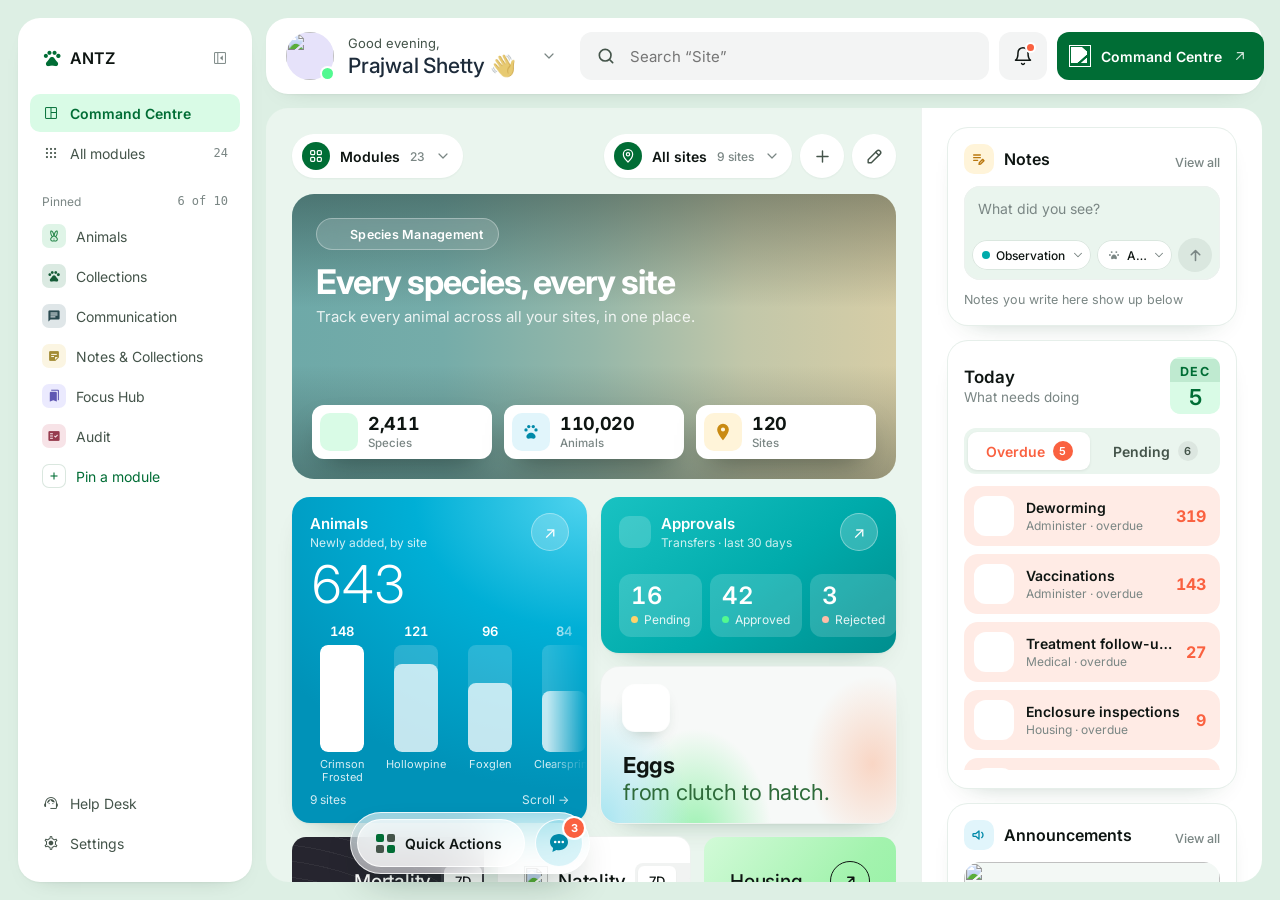
==== commit ed13df92: "Make the Style 6 Command Centre the app's index.html - app/style6.html becomes app/index.html (its h" ====
--- a/app/index.html
+++ b/app/index.html
@@ -1,390 +1,2275 @@
 <!doctype html>
+<!--
+  ANTZ HOME · STYLE 5 · THREE-PANEL STAGE (Prajwal, 29 Oct 2026)
+  Layout from the user's reference (a smart-home dashboard):
+    left panel  → every module, two per row, scrolling
+    centre      → the module stats on a soft stage: an illustration with
+                  floating stat hotspots, then stat cards
+    right panel → a separate white panel: Today (overdue / pending as a
+                  timeline), Favourites, Announcements, Observation notes
+  Colours: MD3_Antz, with soft gradients on the white cards. Inter only.
+-->
 <html lang="en">
 <head>
 <meta charset="utf-8">
-<meta name="viewport" content="width=device-width, initial-scale=1, viewport-fit=cover">
-<meta name="robots" content="noindex">
-<link rel="icon" href="data:,">
-<title>ANTZ</title>
-<meta name="theme-color" content="#F2FBF8">
-<meta name="color-scheme" content="light dark">
-<!-- config first (plain data), then apply the saved theme before any CSS paints: no flash of the wrong theme -->
-<script src="config.js"></script>
-<script src="data.js"></script>
-<script>
-  (function () {
-    var t = null;
-    try { t = localStorage.getItem('antz-theme'); } catch (e) { /* storage blocked */ }
-    if (t !== 'light' && t !== 'dark' && t !== 'system') t = (window.ANTZ_CONFIG && window.ANTZ_CONFIG.theme) || 'system';
-    if (t === 'light' || t === 'dark') document.documentElement.setAttribute('data-theme', t);
-    var dark = t === 'dark' || (t === 'system' && window.matchMedia && matchMedia('(prefers-color-scheme: dark)').matches);
-    document.querySelector('meta[name="theme-color"]').setAttribute('content', dark ? '#0D1A20' : '#F2FBF8');
-  })();
-</script>
-<!--
-  ANTZ HOME
-  index.html  markup only (sidebar, header, dashboard, app window, app screens)
-  styles.css  Style 1 tokens + components
-  config.js   all content: user, theme default, sites, modules, chart types, home layout, pins, images, sample data
-  data.js     seeded sample-data generator (per-site numbers, 12-week series); loaded before app.js
-  app.js      behaviour
-  Open this file directly (file://) or serve the folder. See README.md.
--->
+<meta name="viewport" content="width=device-width, initial-scale=1">
+<title>Antz Home · Style 6</title>
 <link rel="preconnect" href="https://fonts.googleapis.com">
-<link rel="stylesheet" href="https://fonts.googleapis.com/css2?family=Inter:wght@400..700&family=DM+Sans:opsz,wght@9..40,400..700&display=swap">
-<link rel="stylesheet" href="https://fonts.googleapis.com/css2?family=Material+Symbols+Outlined:opsz,wght,FILL,GRAD@20..48,100..700,0..1,-50..200&display=block">
-<link rel="stylesheet" href="styles.css">
+<link rel="preconnect" href="https://fonts.gstatic.com" crossorigin>
+<link href="https://fonts.googleapis.com/css2?family=Inter:wght@300..700&display=swap" rel="stylesheet">
+<link href="https://fonts.googleapis.com/css2?family=Material+Symbols+Outlined:opsz,wght,FILL,GRAD@20,300..500,0..1,0&display=block" rel="stylesheet">
+<script src="config.js?v=20261102i"></script>
+<style>
+:root {
+  --bg: #E9EEEC; --canvas: #F4F6F5; --paper: #FFFFFF;
+  --ink: #0E1512; --ink-2: #44544A; --mute: #7A8684; --line: #DAE7DF; --line-2: #EDF2EF;
+  --lime: #52F990; --lime-soft: #D9FBE6; --lime-ink: #006D35; --deep: #00512A;
+  --coral: #FA6140; --coral-3: #FFEBE5; --teal: #00ABAB; --aqua: #DDF5F3; --navy: #1F415B; --sky: #00AFD6; --sky-3: #E1F5FB; --butter: #FFF4D9;
+  --r: 8px; --ease: cubic-bezier(.2, .7, .2, 1);
+  --sh: 0 1px 2px rgba(20, 40, 30, .04), 0 10px 30px -18px rgba(20, 40, 30, .28);
+}
+* { box-sizing: border-box; margin: 0; padding: 0; }
+html, body { height: 100%; }
+body { font-family: Inter, system-ui, sans-serif; font-size: 14px; color: var(--ink); background: var(--bg); -webkit-font-smoothing: antialiased; }
+button { font: inherit; color: inherit; background: none; border: 0; cursor: pointer; }
+a { color: inherit; text-decoration: none; }
+img { display: block; max-width: 100%; }
+:focus-visible { outline: 2px solid var(--sky); outline-offset: 2px; }
+svg.s { width: 20px; height: 20px; fill: none; stroke: currentColor; stroke-width: 1.8; stroke-linecap: round; stroke-linejoin: round; flex: none; }
+.ico { display: inline-block; width: 22px; height: 22px; background: currentColor; flex: none; -webkit-mask: var(--i) center / contain no-repeat; mask: var(--i) center / contain no-repeat; }
+.num { font-variant-numeric: tabular-nums; }
+svg.ico { background: none; -webkit-mask: none; mask: none; }
+a.card { display: block; }
+
+/* ── the app frame: two light panels and a white right panel ─────────── */
+.app { height: 100vh; padding: 18px; display: grid; grid-template-columns: minmax(0, 1fr) 380px; gap: 0; }
+.main { min-width: 0; background: var(--canvas); border-radius: 22px 0 0 22px; display: grid; grid-template-rows: auto minmax(0, 1fr); overflow: hidden; }
+.side { background: var(--paper); border-radius: 0 22px 22px 0; overflow-y: auto; padding: 22px 26px 30px; box-shadow: -1px 0 0 var(--line-2); }
+
+/* top bar */
+.top { display: flex; align-items: center; gap: 14px; padding: 20px 26px 10px; }
+.brand { display: flex; align-items: center; gap: 14px; margin-right: auto; }
+.brand__tile { width: 58px; height: 58px; border-radius: 14px; display: grid; place-items: center; background: linear-gradient(145deg, #1D3349, var(--navy)); box-shadow: 0 10px 22px -12px rgba(31, 65, 91, .9); }
+.brand__tile img { width: 34px; height: 34px; }
+.brand__tile img { filter: brightness(0) invert(1); }
+.brand b { display: block; font-size: 22px; font-weight: 600; letter-spacing: -.02em; }
+.brand small { display: flex; align-items: center; gap: 6px; margin-top: 3px; font-size: 13px; color: var(--mute); }
+.brand small i { width: 18px; height: 18px; border-radius: 50%; display: grid; place-items: center; background: var(--lime-soft); color: var(--lime-ink); }
+.brand small i svg.s { width: 11px; height: 11px; stroke-width: 2.4; }
+.search { display: flex; align-items: center; gap: 12px; width: min(340px, 30vw); height: 48px; padding: 0 8px 0 16px; border-radius: 999px; background: #E6EBE9; color: var(--mute); }
+.search input { flex: 1; min-width: 0; border: 0; outline: 0; background: none; font: inherit; color: var(--ink); }
+.search .wave { display: flex; align-items: center; gap: 2px; height: 18px; }
+.search .wave i { width: 2px; border-radius: 1px; background: var(--ink-2); }
+.search .scan { width: 34px; height: 34px; border-radius: 50%; display: grid; place-items: center; background: #fff; color: var(--ink-2); }
+.circle { position: relative; width: 48px; height: 48px; border-radius: 50%; display: grid; place-items: center; background: #fff; box-shadow: var(--sh); transition: transform .2s var(--ease); }
+.circle:hover { transform: translateY(-2px); }
+.circle .dot { position: absolute; top: 12px; right: 13px; width: 7px; height: 7px; border-radius: 50%; background: var(--coral); box-shadow: 0 0 0 2px #fff; }
+.grid4 { display: grid; grid-template-columns: 5px 5px; gap: 4px; }
+.grid4 i { width: 5px; height: 5px; border-radius: 50%; background: var(--ink); }
+
+/* two columns inside main: module panel + stage */
+.body { min-height: 0; display: grid; grid-template-columns: 320px minmax(0, 1fr); }
+
+/* ── left: modules, two per row ─────────────────────────────────────── */
+.mods { min-height: 0; overflow-y: auto; padding: 10px 14px 26px 26px; scrollbar-width: thin; scrollbar-color: #CBD6D1 transparent; }
+.mods__hd { position: sticky; top: 0; z-index: 2; display: flex; align-items: center; gap: 8px; padding: 10px 0 12px; background: var(--canvas); }
+.mods__hd b { font-size: 17px; font-weight: 600; }
+.mods__hd span { color: var(--mute); font-size: 15px; }
+.mods__hd button { margin-left: auto; width: 34px; height: 34px; border-radius: 10px; display: grid; place-items: center; color: var(--ink-2); }
+.mods__hd button:hover { background: #fff; }
+.mods__q { display: flex; align-items: center; gap: 8px; height: 40px; margin-bottom: 12px; padding: 0 12px; border-radius: 12px; background: #fff; color: var(--mute); box-shadow: var(--sh); }
+.mods__q input { flex: 1; min-width: 0; border: 0; outline: 0; font: inherit; color: var(--ink); background: none; }
+.mgrid { display: grid; grid-template-columns: 1fr 1fr; gap: 10px; }
+.mgrp { grid-column: 1 / -1; margin: 10px 2px 0; font-size: 11px; font-weight: 700; letter-spacing: .12em; text-transform: uppercase; color: var(--mute); }
+.mc { position: relative; min-height: 118px; padding: 12px; border-radius: 16px; display: flex; flex-direction: column; justify-content: space-between; text-align: left; overflow: hidden; isolation: isolate;
+  background: linear-gradient(160deg, #FFFFFF 0%, var(--tint, #F3F7F5) 100%); box-shadow: var(--sh); transition: transform .25s var(--ease), box-shadow .25s; }
+.mc:hover { transform: translateY(-3px); box-shadow: 0 2px 4px rgba(20, 40, 30, .05), 0 18px 34px -18px rgba(20, 40, 30, .45); }
+.mc::after { content: ''; position: absolute; right: -26px; bottom: -26px; width: 86px; height: 86px; border-radius: 50%; z-index: -1; background: radial-gradient(closest-side, var(--glow, rgba(82, 249, 144, .35)), transparent); }
+.mc__top { display: flex; align-items: flex-start; justify-content: space-between; }
+.mc__ic { width: 38px; height: 38px; border-radius: 12px; display: grid; place-items: center; color: #fff; background: linear-gradient(145deg, color-mix(in srgb, var(--c) 70%, #fff), var(--c)); box-shadow: 0 8px 16px -10px var(--c); }
+.mc__ic .ico, .mc__ic svg.ico { width: 20px; height: 20px; }
+.mc__badge { min-width: 24px; height: 22px; padding: 0 7px; border-radius: 11px; display: grid; place-items: center; font-size: 11px; font-weight: 700; background: #fff; color: var(--ink-2); box-shadow: 0 0 0 1px var(--line-2); }
+.mc__badge.hot { background: var(--coral); color: #fff; box-shadow: none; }
+.mc b { display: block; font-size: 14px; font-weight: 600; letter-spacing: -.01em; }
+.mc small { display: block; margin-top: 2px; font-size: 11.5px; color: var(--mute); white-space: nowrap; overflow: hidden; text-overflow: ellipsis; }
+.mc.feature { grid-column: 1 / -1; min-height: 132px; flex-direction: row; align-items: stretch; gap: 12px; }
+.mc.feature .mc__main { display: flex; flex-direction: column; justify-content: space-between; flex: 1; }
+.mc.feature img { width: 104px; border-radius: 12px; object-fit: cover; }
+
+/* ── centre: the stage ─────────────────────────────────────────────── */
+.stage { min-height: 0; overflow-y: auto; padding: 10px 26px 26px 12px; }
+.stage__hd { display: flex; align-items: flex-end; justify-content: space-between; gap: 16px; flex-wrap: wrap; }
+.stage__hd h1 { font-size: 38px; font-weight: 600; letter-spacing: -.035em; line-height: 1; }
+.stage__hd p { margin-top: 6px; font-size: 14px; color: var(--mute); }
+.sites { display: flex; gap: 8px; flex-wrap: wrap; }
+.sites button { height: 42px; padding: 0 18px; border-radius: 999px; background: #fff; font-weight: 500; color: var(--ink-2); box-shadow: var(--sh); transition: background .2s, color .2s; white-space: nowrap; }
+.sites button[aria-pressed='true'] { background: var(--lime-soft); color: var(--lime-ink); font-weight: 600; box-shadow: none; }
+
+.hero { position: relative; margin-top: 16px; height: 420px; border-radius: 22px; overflow: hidden; isolation: isolate;
+  background: radial-gradient(70% 80% at 50% 62%, #FFFFFF 0%, #EEF5F1 55%, #E3ECE8 100%); }
+.hero::before { content: ''; position: absolute; left: 50%; bottom: -120px; width: 760px; height: 260px; transform: translateX(-50%); border-radius: 50%; z-index: -1; background: radial-gradient(closest-side, rgba(0, 109, 53, .12), transparent); }
+.hero__art { position: absolute; left: 50%; top: 52%; width: 66%; max-width: 640px; transform: translate(-50%, -50%); filter: drop-shadow(0 30px 30px rgba(20, 40, 30, .18)); }
+.hero__rot { position: absolute; left: 50%; bottom: 16px; transform: translateX(-50%); color: var(--mute); }
+
+/* floating stat hotspots */
+.hs { position: absolute; display: flex; align-items: center; gap: 10px; padding: 6px 14px 6px 6px; border-radius: 999px; text-align: left;
+  background: rgba(255, 255, 255, .78); backdrop-filter: blur(12px); -webkit-backdrop-filter: blur(12px); box-shadow: 0 14px 30px -16px rgba(20, 40, 30, .45); transition: transform .3s var(--ease); animation: bob 5s ease-in-out infinite alternate; }
+.hs:hover { transform: translateY(-3px) scale(1.03); }
+.hs:nth-of-type(2) { animation-delay: -1.2s; } .hs:nth-of-type(3) { animation-delay: -2.4s; } .hs:nth-of-type(4) { animation-delay: -3.6s; }
+@keyframes bob { to { translate: 0 -6px; } }
+.hs__ring { position: relative; width: 52px; height: 52px; border-radius: 50%; display: grid; place-items: center; background: rgba(255, 255, 255, .7); box-shadow: inset 0 0 0 1px rgba(255, 255, 255, .9); }
+.hs__ring i { width: 40px; height: 40px; border-radius: 50%; display: grid; place-items: center; color: var(--ink); background: var(--hc); }
+.hs__ring i .ico, .hs__ring i svg.ico { width: 20px; height: 20px; }
+.hs__ring em { position: absolute; right: -2px; bottom: -2px; width: 18px; height: 18px; border-radius: 50%; display: grid; place-items: center; background: #6E7A76; color: #fff; font-style: normal; font-size: 12px; font-weight: 700; box-shadow: 0 0 0 2px #fff; }
+.hs b { display: block; font-size: 20px; font-weight: 700; letter-spacing: -.02em; line-height: 1; }
+.hs small { display: block; margin-top: 3px; font-size: 11.5px; color: var(--mute); font-weight: 500; }
+
+/* stat cards under the stage */
+.cards { margin-top: 16px; display: grid; grid-template-columns: 1.3fr 1fr 1fr; gap: 14px; }
+.card { position: relative; border-radius: 18px; padding: 16px 18px; overflow: hidden; isolation: isolate; background: linear-gradient(160deg, #FFFFFF 0%, var(--tint) 100%); box-shadow: var(--sh); }
+.card::after { content: ''; position: absolute; right: -40px; top: -50px; width: 160px; height: 160px; border-radius: 50%; z-index: -1; background: radial-gradient(closest-side, var(--glow), transparent); }
+.card__hd { display: flex; align-items: center; gap: 10px; }
+.card__hd b { font-size: 15px; font-weight: 600; }
+.card__hd .end { margin-left: auto; }
+.chip-ic { width: 32px; height: 32px; border-radius: 10px; display: grid; place-items: center; background: #fff; color: var(--c); box-shadow: 0 0 0 1px var(--line-2); }
+.chip-ic .ico, .chip-ic svg.ico { width: 18px; height: 18px; }
+.big { font-size: 46px; font-weight: 300; letter-spacing: -.05em; line-height: 1; }
+.lbl { margin-top: 4px; font-size: 12.5px; color: var(--mute); }
+.bars { margin-top: 12px; display: flex; align-items: flex-end; gap: 8px; height: 64px; }
+.bars div { flex: 1 1 0; min-width: 0; display: flex; flex-direction: column; align-items: center; gap: 5px; height: 100%; justify-content: flex-end; }
+.bars i { display: block; width: 100%; max-width: 28px; border-radius: 6px; background: linear-gradient(180deg, #8FF7B7, #CFFBE0); transition: height 1s var(--ease); }
+.bars div.top i { background: linear-gradient(180deg, var(--lime), #A7F9C6); }
+.bars div.low i { background: linear-gradient(180deg, #FDA28E, #FFD4C8); }
+.bars small { font-size: 10px; color: var(--mute); }
+.seg { display: inline-flex; gap: 2px; padding: 3px; border-radius: 999px; background: rgba(0, 0, 0, .05); font-size: 12px; font-weight: 600; }
+.seg button { padding: 4px 10px; border-radius: 999px; color: var(--ink-2); }
+.seg button[aria-pressed='true'] { background: #fff; color: var(--ink); box-shadow: 0 1px 2px rgba(0, 0, 0, .08); }
+.trio { margin-top: 14px; display: grid; grid-template-columns: 1fr 1fr 1fr; }
+.trio div + div { padding-left: 12px; border-left: 1px solid rgba(0, 0, 0, .07); }
+.trio b { display: block; font-size: 22px; font-weight: 600; letter-spacing: -.02em; }
+.trio span { display: block; margin-top: 2px; font-size: 11.5px; color: var(--mute); }
+
+/* ── right panel ───────────────────────────────────────────────────── */
+.side__top { display: flex; align-items: center; justify-content: space-between; }
+.theme { display: flex; gap: 4px; padding: 4px; border-radius: 999px; background: var(--canvas); }
+.theme button { width: 38px; height: 38px; border-radius: 50%; display: grid; place-items: center; color: var(--mute); }
+.theme button[aria-pressed='true'] { background: #fff; color: var(--ink); box-shadow: var(--sh); }
+.me { display: flex; align-items: center; gap: 10px; padding: 5px 12px 5px 5px; border-radius: 999px; box-shadow: 0 0 0 1px var(--line-2); font-weight: 500; }
+.me img { width: 34px; height: 34px; border-radius: 50%; background: var(--canvas); }
+.me svg.s { width: 15px; height: 15px; color: var(--mute); }
+.hello { margin-top: 30px; font-size: 32px; line-height: 1.12; letter-spacing: -.03em; font-weight: 300; }
+.hello b { display: block; font-weight: 700; }
+.blk { margin-top: 28px; }
+.blk__hd { display: flex; align-items: baseline; justify-content: space-between; margin-bottom: 12px; }
+.blk__hd b { font-size: 16px; font-weight: 600; }
+.blk__hd a { font-size: 12.5px; font-weight: 500; color: var(--mute); }
+.blk__hd a:hover { color: var(--ink); }
+.favs { display: flex; align-items: center; }
+.favs a { width: 46px; height: 46px; border-radius: 50%; overflow: hidden; margin-right: -8px; box-shadow: 0 0 0 3px #fff; transition: transform .2s var(--ease); }
+.favs a:hover { transform: translateY(-3px); position: relative; z-index: 1; }
+.favs img { width: 100%; height: 100%; object-fit: cover; }
+.favs .more { display: grid; place-items: center; background: var(--lime-soft); color: var(--lime-ink); font-weight: 700; font-size: 13px; border: 1.5px dashed var(--lime-ink); box-shadow: 0 0 0 3px #fff; }
+.favs__txt { margin-left: 20px; font-size: 12.5px; color: var(--mute); line-height: 1.4; }
+.favs__txt b { display: block; color: var(--ink); font-size: 13.5px; }
+
+/* Today: date strip + timeline */
+.days { display: flex; justify-content: space-between; margin: 4px -4px 12px; }
+.days button { width: 44px; padding: 8px 0 9px; border-radius: 999px; display: flex; flex-direction: column; align-items: center; gap: 3px; color: var(--mute); font-size: 11px; }
+.days button b { font-size: 15px; font-weight: 600; color: var(--ink-2); }
+.days button[aria-current] { background: #fff; color: var(--ink); box-shadow: 0 6px 18px -10px rgba(20, 40, 30, .5), 0 0 0 1px var(--line-2); }
+.days button[aria-current] b { color: var(--ink); }
+.days button[aria-current]::after { content: ''; width: 5px; height: 5px; border-radius: 50%; background: var(--lime-ink); }
+.ttabs { display: flex; gap: 6px; margin-bottom: 12px; }
+.ttabs button { height: 34px; padding: 0 14px; border-radius: 999px; font-size: 13px; font-weight: 600; color: var(--ink-2); background: var(--canvas); display: inline-flex; align-items: center; gap: 8px; }
+.ttabs button span { min-width: 20px; height: 20px; padding: 0 6px; border-radius: 10px; display: grid; place-items: center; font-size: 11px; background: #fff; }
+.ttabs button[aria-selected='true'] { background: var(--ink); color: #fff; }
+.ttabs button.hot[aria-selected='true'] { background: var(--coral); }
+.ttabs button[aria-selected='true'] span { background: rgba(255, 255, 255, .22); color: #fff; }
+.tl { position: relative; display: flex; flex-direction: column; gap: 10px; }
+.tl__row { display: grid; grid-template-columns: 62px 1fr; gap: 10px; align-items: stretch; }
+.tl__when { padding-top: 12px; font-size: 13px; font-weight: 600; color: var(--ink-2); }
+.tl__when small { display: block; font-size: 11px; font-weight: 500; color: var(--mute); }
+.tl__card { padding: 12px 14px; border-radius: 14px; background: var(--canvas); text-align: left; transition: transform .2s var(--ease); }
+.tl__card:hover { transform: translateX(3px); }
+.tl__card b { display: flex; justify-content: space-between; gap: 8px; font-size: 14px; font-weight: 600; }
+.tl__card b em { font-style: normal; font-variant-numeric: tabular-nums; }
+.tl__card small { display: block; margin-top: 3px; font-size: 12px; color: var(--mute); }
+.tl__card.hot { background: repeating-linear-gradient(135deg, #FFE6DE 0 10px, #FFEFE9 10px 20px); }
+.tl__card.hot b em { color: var(--coral); }
+.tl__now { position: absolute; left: 66px; right: -26px; height: 0; border-top: 1.5px solid var(--ink); pointer-events: none; }
+.tl__now::before { content: ''; position: absolute; left: -5px; top: -5.5px; width: 9px; height: 9px; border-radius: 50%; background: var(--ink); }
+.tl__more { margin-top: 10px; width: 100%; height: 40px; border-radius: 999px; background: var(--lime-soft); color: var(--lime-ink); font-weight: 600; font-size: 13px; }
+
+/* announcement + notes */
+.ann { display: block; border-radius: 16px; overflow: hidden; background: var(--canvas); }
+.ann img { width: 100%; height: 150px; object-fit: cover; object-position: 50% 30%; }
+.ann__b { padding: 12px 14px 14px; }
+.ann__b span { display: inline-block; padding: 3px 8px; border-radius: 999px; background: var(--lime); color: #04361B; font-size: 10.5px; font-weight: 700; letter-spacing: .08em; text-transform: uppercase; }
+.ann__b b { display: block; margin-top: 8px; font-size: 15px; font-weight: 600; line-height: 1.3; }
+.ann__b small { display: block; margin-top: 6px; font-size: 12px; color: var(--mute); }
+.note { display: grid; grid-template-columns: 10px 1fr auto; gap: 4px 10px; align-items: center; padding: 11px 0; border-top: 1px solid var(--line-2); }
+.note:first-child { border-top: 0; padding-top: 0; }
+.note i { width: 9px; height: 9px; border-radius: 50%; background: var(--pin); }
+.note b { font-size: 13.5px; font-weight: 600; }
+.note time { font-size: 11.5px; color: var(--mute); }
+.note small { grid-column: 2 / -1; font-size: 12px; color: var(--mute); white-space: nowrap; overflow: hidden; text-overflow: ellipsis; }
+
+.styles { position: fixed; left: 50%; bottom: 10px; transform: translateX(-50%); z-index: 20; display: flex; gap: 2px; padding: 3px; border-radius: 999px; background: rgba(255, 255, 255, .9); box-shadow: var(--sh); font-size: 12px; }
+.styles a { padding: 5px 10px; border-radius: 999px; color: var(--ink-2); white-space: nowrap; }
+.styles a[aria-current] { background: var(--ink); color: #fff; }
+.toast { position: fixed; left: 50%; bottom: 56px; z-index: 30; transform: translate(-50%, 12px); padding: 10px 16px; border-radius: 999px; background: var(--ink); color: #fff; font-size: 13px; opacity: 0; pointer-events: none; transition: opacity .25s, transform .25s var(--ease); }
+.toast.on { opacity: 1; transform: translate(-50%, 0); }
+
+.rise { opacity: 0; transform: translateY(12px); animation: rise .7s var(--ease) forwards; animation-delay: calc(var(--d, 0) * 50ms + 60ms); }
+@keyframes rise { to { opacity: 1; transform: none; } }
+
+@media (max-width: 1280px) { .app { grid-template-columns: minmax(0, 1fr) 340px; } .body { grid-template-columns: 290px minmax(0, 1fr); } .cards { grid-template-columns: 1fr 1fr; } .cards .card:first-child { grid-column: 1 / -1; } }
+@media (max-width: 1060px) {
+  .app { height: auto; grid-template-columns: minmax(0, 1fr); padding: 12px; gap: 12px; }
+  .main { border-radius: 22px; } .side { border-radius: 22px; overflow: visible; }
+  .body { grid-template-columns: minmax(0, 1fr); }
+  .mods, .stage { overflow: visible; padding: 10px 18px 20px; }
+  .mods { order: 2; } .mods__hd { position: static; }
+  .mgrid { grid-template-columns: repeat(3, 1fr); }
+  .top { flex-wrap: wrap; } .search { order: 3; width: 100%; }
+}
+@media (max-width: 640px) {
+  .app { padding: 8px; } .main, .side, .body, .stage, .mods { min-width: 0; width: 100%; } .side { padding: 20px 18px 70px; }
+  .stage { padding: 10px 14px 18px; } .mods { padding: 10px 14px 18px; } .top { padding: 16px 14px 8px; }
+  .hero__art { width: 100%; } .hs { transform: scale(.86); }
+  .trio b { font-size: 18px; }
+  .styles { font-size: 11px; } .styles a { padding: 5px 7px; }
+  .mgrid { grid-template-columns: 1fr 1fr; }
+  .hero { height: 340px; } .hero__art { width: 92%; }
+  .hs { padding-right: 10px; } .hs__ring { width: 42px; height: 42px; } .hs__ring i { width: 32px; height: 32px; } .hs b { font-size: 16px; }
+  .cards { grid-template-columns: 1fr; }
+  .stage__hd h1 { font-size: 30px; }
+  .sites { flex-wrap: nowrap; overflow-x: auto; width: 100%; }
+}
+@media (prefers-reduced-motion: reduce) { *, *::before, *::after { animation: none !important; transition: none !important; } .rise { opacity: 1; transform: none; } }
+</style>
+
+<style>
+/* ══ Style 4's visual language on the three-panel layout (29 Oct) ═══════════
+   Green board, solid white widgets, one accent per element, no glass. */
+:root { --bg: #DDEFE4; --canvas: #EAF5EE; --sh: 0 1px 2px rgba(0, 60, 30, .05), 0 14px 30px -22px rgba(0, 60, 30, .45); }
+body { background: var(--bg); }
+.main { background: var(--canvas); }
+.search { background: #fff; box-shadow: var(--sh); }
+.brand__tile { background: var(--lime-ink); box-shadow: 0 10px 22px -12px rgba(0, 109, 53, .9); }
+.mods__hd { background: var(--canvas); }
+
+/* modules: white cards, the colour only in the icon */
+.mc { background: #fff; }
+.mc::after { display: none; }
+.mc__ic { background: var(--c); box-shadow: none; }
+.mc__badge { background: var(--canvas); box-shadow: none; }
+
+/* stage: Style 4's Collections photo, dark text-free scene */
+.hero { background: linear-gradient(90deg, #6EA9A8 0%, #75ACA9 25%, #95B7A9 50%, #C2C7A9 75%, #D6CDA6 100%); }
+.hero::before { display: none; }
+.hero__art { left: -2.5%; right: -2.5%; top: auto; bottom: -3%; width: 105%; max-width: none; transform: none; filter: none; }
+.hero::after { content: ''; position: absolute; inset: 0; z-index: 0; pointer-events: none; background: linear-gradient(0deg, rgba(10, 20, 14, .35), transparent 45%); }
+.hs { z-index: 1; background: #fff; backdrop-filter: none; -webkit-backdrop-filter: none; animation: none; box-shadow: 0 14px 30px -14px rgba(10, 20, 14, .55); }
+.hs__ring { background: transparent; box-shadow: none; width: 44px; height: 44px; }
+.hs__ring i { width: 44px; height: 44px; border-radius: 12px; }
+.hs__ring em { display: none; }
+.hero__rot { display: none; }
+.hero .hcap { position: absolute; left: 22px; bottom: 48px; z-index: 1; color: #fff; }
+.hero .hcap small { display: block; font-size: 12px; font-weight: 600; letter-spacing: .14em; text-transform: uppercase; opacity: .85; }
+.hero .hcap b { display: block; margin-top: 4px; font-size: 26px; font-weight: 600; letter-spacing: -.02em; }
+
+/* stat cards: solid, one per Style 4 colour */
+.card { background: #fff; }
+.card::after { display: none; }
+.card.mort { background: var(--coral-3); }
+.card.hous { background: #fff; }
+.bars i { background: #CFF9DD; }
+.bars div.top i { background: var(--lime); }
+.bars div.low i { background: #FFBDA8; }
+
+/* right panel */
+.tl__card.hot { background: var(--coral-3); box-shadow: inset 3px 0 0 var(--coral); }
+.tl__card { background: var(--canvas); }
+.ttabs button[aria-selected='true'] { background: var(--lime-ink); }
+.ttabs button.hot[aria-selected='true'] { background: var(--coral); }
+.favs .more { background: var(--canvas); border-style: solid; }
+</style>
+
+<style>
+/* right panel: each section is its own card on a soft green panel */
+.side { background: #F3F8F5; }
+.side__top .theme { background: #fff; }
+.me { background: #fff; }
+.blk { position: relative; margin-top: 16px; padding: 16px 16px 18px; border-radius: 20px; background: #fff; box-shadow: 0 1px 2px rgba(0, 60, 30, .05), 0 12px 28px -20px rgba(0, 60, 30, .4); }
+.blk__hd b { display: inline-flex; align-items: center; gap: 10px; }
+.bi { width: 30px; height: 30px; border-radius: 10px; display: grid; place-items: center; font-style: normal; }
+.bi svg.s { width: 16px; height: 16px; stroke-width: 2; }
+.blk--fav { background: linear-gradient(150deg, #FFF8E6, #FFF1CF); }
+.blk--fav .bi { background: #fff; color: #C98A12; }
+.blk--fav .favs a { box-shadow: 0 0 0 3px #FFF6DE; }
+.blk--fav .favs .more { background: #fff; }
+.blk--today { overflow: hidden; }
+.blk--today .bi { background: var(--lime-soft); color: var(--lime-ink); }
+.blk--today .tl__now { right: 0; }
+.blk--ann .bi { background: #E1F5FB; color: #0089A8; }
+.blk--ann .ann { background: #F3F8F5; }
+.blk--note .bi { background: var(--coral-3); color: var(--coral); }
+.hello { margin-top: 24px; }
+/* Notes card (in place of Modules) */
+.blk--qn .bi { background: var(--butter); color: #B9770E; }
+.blk--qn .blk__hd b span { display: flex; flex-direction: column; }
+.blk--qn .blk__hd b small { font-size: 12px; font-weight: 400; color: var(--mute); }
+.qn__vh { position: absolute; width: 1px; height: 1px; overflow: hidden; clip: rect(0 0 0 0); white-space: nowrap; }
+.qn { border-radius: 16px; background: var(--canvas); box-shadow: inset 0 0 0 1px var(--line-2); transition: box-shadow .15s var(--ease), background .15s var(--ease); }
+.qn:focus-within { background: #fff; box-shadow: inset 0 0 0 1.5px var(--lime-ink), 0 0 0 4px var(--lime-soft); }
+.qn__in { display: block; width: 100%; min-height: 46px; max-height: 104px; padding: 13px 14px 4px; border: 0; background: none; resize: none; font: 400 14px/1.45 Inter, system-ui, sans-serif; color: var(--ink); outline: none; }
+.qn__in::placeholder { color: var(--mute); }
+.qn__bar { display: flex; align-items: center; gap: 6px; padding: 6px 8px 8px; }
+.qn__pick { display: inline-flex; align-items: center; gap: 6px; height: 30px; padding: 0 6px 0 10px; border-radius: 999px; background: #fff; box-shadow: inset 0 0 0 1px var(--line); color: var(--ink-2); min-width: 0; cursor: pointer; }
+.qn__pick:focus-within { box-shadow: inset 0 0 0 1.5px var(--lime-ink); }
+.qn__pick select { appearance: none; border: 0; background: none; font: 500 12px Inter, system-ui, sans-serif; color: var(--ink); outline: none; cursor: pointer; min-width: 0; max-width: 96px; text-overflow: ellipsis; }
+.qn__pick svg.s { width: 14px; height: 14px; color: var(--mute); }
+.qn__pick:first-child { flex: none; }
+.qn__pick:first-child select { max-width: none; field-sizing: content; }
+.qn__pick + .qn__pick { flex: 1 1 auto; }
+.qn__pick + .qn__pick select { flex: 1; max-width: none; }
+.qn__pick .qn__paw { fill: currentColor; stroke: none; }
+.qn__pick.is-set { background: var(--lime-soft); box-shadow: none; }
+.qn__pick.is-set select, .qn__pick.is-set .qn__paw { color: var(--lime-ink); }
+.qn__dot { width: 8px; height: 8px; border-radius: 50%; flex: none; background: var(--teal); }
+.qn__send { margin-left: auto; width: 34px; height: 34px; flex: none; display: grid; place-items: center; border-radius: 50%; background: var(--lime-ink); color: #fff; transition: transform .1s var(--ease), background .15s; }
+.qn__send svg.s { width: 17px; height: 17px; stroke-width: 2.2; }
+.qn__send:disabled { background: var(--line); color: var(--mute); cursor: default; }
+.qn__send:not(:disabled):active { transform: scale(.94); }
+.qn__last { display: flex; flex-direction: column; }
+.qn__row { display: grid; grid-template-columns: 8px minmax(0, 1fr) auto; gap: 10px; align-items: start; padding: 10px 2px 0; margin-top: 10px; border-top: 1px solid var(--line-2); }
+.qn__row:first-child { margin-top: 14px; border-top: 0; padding-top: 0; }
+.qn__row .qn__dot { margin-top: 6px; }
+.qn__row b { display: block; font-size: 13.5px; font-weight: 600; white-space: nowrap; overflow: hidden; text-overflow: ellipsis; }
+.qn__row small { display: block; margin-top: 2px; font-size: 12px; color: var(--mute); white-space: nowrap; overflow: hidden; text-overflow: ellipsis; }
+.qn__row time { font-size: 12px; color: var(--mute); white-space: nowrap; }
+.qn__empty { margin-top: 12px; font-size: 12.5px; color: var(--mute); }
+</style>
+
+<style>
+/* stage stats: one after another, 12px corners */
+.hstack { position: absolute; left: 22px; top: 22px; z-index: 1; display: flex; flex-direction: column; gap: 10px; width: 236px; }
+.hstack .hs { position: static; width: 100%; border-radius: 12px; padding: 8px 14px 8px 8px; }
+.hstack .hs__ring i { border-radius: 10px; }
+@media (max-width: 640px) { .hstack { left: 12px; top: 12px; width: 190px; gap: 8px; } .hstack .hs { transform: none; } }
+</style>
+
+<style>
+/* stage: caption at the top, the four stats in one row along the bottom */
+.hero .hcap { top: 26px; bottom: auto; left: 24px; }
+.hero::after { background: linear-gradient(180deg, rgba(10, 20, 14, .35), transparent 40%), linear-gradient(0deg, rgba(10, 20, 14, .3), transparent 40%); }
+.hstack { left: 20px; right: 20px; top: auto; bottom: 20px; width: auto; flex-direction: row; gap: 12px; }
+.hstack .hs { flex: 1 1 0; min-width: 0; gap: 10px; padding: 8px 10px 8px 8px; }
+.hstack .hs__ring, .hstack .hs__ring i { width: 38px; height: 38px; }
+.hstack .hs b { font-size: 19px; }
+.hstack .hs small { white-space: nowrap; overflow: hidden; text-overflow: ellipsis; }
+.hstack .hs > span:last-child { min-width: 0; }
+@media (max-width: 1280px) { .hstack .hs__ring, .hstack .hs__ring i { width: 38px; height: 38px; } .hstack .hs b { font-size: 18px; } }
+@media (max-width: 640px) { .hstack { left: 12px; right: 12px; bottom: 12px; width: auto; display: grid; grid-template-columns: 1fr 1fr; gap: 8px; } }
+</style>
+
+<style>
+/* stage caption: a glass tag, a large heading, a small subtitle */
+.hero .hcap { top: 24px; left: 24px; right: 24px; }
+.htag { display: inline-flex; align-items: center; gap: 8px; height: 32px; padding: 0 14px 0 10px; border-radius: 999px; font-size: 12.5px; font-weight: 600; letter-spacing: .02em; color: #fff;
+  background: rgba(255, 255, 255, .16); border: 1px solid rgba(255, 255, 255, .32); backdrop-filter: blur(10px); -webkit-backdrop-filter: blur(10px); }
+.htag .ico { width: 15px; height: 15px; color: var(--lime); }
+.hero .hcap b { margin-top: 14px; font-size: 40px; font-weight: 700; letter-spacing: -.03em; line-height: 1.05; }
+.hero .hcap p { margin-top: 8px; max-width: 420px; font-size: 15px; line-height: 1.45; color: rgba(255, 255, 255, .85); }
+@media (max-width: 640px) { .hero .hcap b { font-size: 28px; } .hero .hcap p { font-size: 13px; } }
+</style>
+
+<style>
+/* right panel back to white; the white cards keep a hairline so they still separate */
+.side { background: #fff; }
+.side__top .theme { background: #F3F8F5; }
+.blk { box-shadow: 0 0 0 1px #E6EFEA, 0 12px 28px -22px rgba(0, 60, 30, .45); }
+.blk--fav { box-shadow: none; }
+</style>
+
+<style>
+/* Today list: no times, no side line; an icon inside each card */
+.tl { gap: 8px; }
+.tl__card { display: grid; grid-template-columns: 40px 1fr auto; align-items: center; gap: 12px; padding: 10px 14px 10px 10px; box-shadow: none !important; }
+.tl__ic { width: 40px; height: 40px; border-radius: 12px; display: grid; place-items: center; background: #fff; color: var(--c); }
+.tl__ic .ico { width: 20px; height: 20px; }
+.tl__tx { min-width: 0; }
+.tl__tx b { display: block; font-size: 14px; font-weight: 600; white-space: nowrap; overflow: hidden; text-overflow: ellipsis; }
+.tl__tx small { display: block; margin-top: 2px; font-size: 12px; color: var(--mute); }
+.tl__card em { font-style: normal; font-size: 16px; font-weight: 700; color: var(--ink-2); }
+.tl__card.hot em { color: var(--coral); }
+</style>
+
+<style>
+/* announcements carousel */
+.annc { overflow: hidden; border-radius: 16px; touch-action: pan-y; }
+.annc__track { display: flex; transition: transform .5s var(--ease); }
+.annc .ann { flex: 0 0 100%; }
+.ann__tone { height: 150px; display: grid; place-items: center; background: var(--coral-3); color: var(--coral); }
+.ann__tone svg.s { width: 56px; height: 56px; stroke-width: 1.4; }
+.ann__b .imp { display: inline-block; margin-bottom: 8px; padding: 3px 8px; border-radius: 999px; background: var(--coral); color: #fff; font-size: 10.5px; font-weight: 700; letter-spacing: .08em; text-transform: uppercase; }
+.ann__b b { margin-top: 0; display: -webkit-box; -webkit-line-clamp: 2; -webkit-box-orient: vertical; overflow: hidden; }
+.annc__nav { display: flex; align-items: center; gap: 6px; margin-top: 12px; }
+.annc__dots { display: flex; gap: 5px; margin-right: auto; }
+.annc__dots button { width: 7px; height: 7px; border-radius: 4px; background: var(--line); transition: width .3s var(--ease), background .3s; }
+.annc__dots button[aria-current] { width: 20px; background: var(--lime-ink); }
+.annc__btn { width: 32px; height: 32px; border-radius: 50%; display: grid; place-items: center; color: var(--ink-2); box-shadow: inset 0 0 0 1px var(--line); }
+.annc__btn:hover { background: var(--canvas); }
+.annc__btn svg.s { width: 16px; height: 16px; }
+</style>
+
+<style>
+:root { --mint: #E8F4F2; --dark: #262732; --hl: #AFEFEB; --coral-2: #FFBDA8; }
+/* site picker: one button and a searchable list, so it holds any number of sites */
+.sitepick { position: relative; }
+.sitebtn { height: 44px; padding: 0 12px 0 10px; border-radius: var(--r); display: inline-flex; align-items: center; gap: 10px; background: #fff; box-shadow: var(--sh); font-weight: 600; transition: box-shadow .2s; }
+.sitebtn:hover, .sitebtn[aria-expanded='true'] { box-shadow: 0 0 0 2px var(--lime-ink), var(--sh); }
+.sitebtn__pin { width: 28px; height: 28px; border-radius: 6px; display: grid; place-items: center; background: var(--lime-ink); color: #fff; }
+.sitebtn__pin svg.s { width: 16px; height: 16px; }
+.sitebtn small { font-size: 12px; font-weight: 500; color: var(--mute); }
+.sitebtn > svg.s { width: 16px; height: 16px; color: var(--mute); transition: transform .2s; }
+.sitebtn[aria-expanded='true'] > svg.s { transform: rotate(180deg); }
+.sitepop { position: absolute; left: 0; top: calc(100% + 8px); z-index: 40; width: 320px; max-width: calc(100vw - 32px); border-radius: var(--r); background: #fff; box-shadow: 0 24px 50px -18px rgba(0, 40, 20, .45), 0 0 0 1px var(--line-2); padding: 8px; opacity: 0; transform: translateY(-6px); pointer-events: none; transition: opacity .2s, transform .2s var(--ease); }
+.sitepop.on { opacity: 1; transform: none; pointer-events: auto; }
+.sitepop__q { display: flex; align-items: center; gap: 8px; height: 40px; padding: 0 12px; border-radius: 6px; background: var(--mint); color: var(--mute); }
+.sitepop__q input { flex: 1; min-width: 0; border: 0; outline: 0; background: none; font: inherit; color: var(--ink); }
+.sitelist { margin-top: 6px; max-height: 300px; overflow-y: auto; }
+.siteopt { width: 100%; display: grid; grid-template-columns: 1fr auto 18px; align-items: center; gap: 10px; padding: 9px 10px; border-radius: 6px; text-align: left; transition: background .15s; }
+.siteopt:hover, .siteopt.kb { background: var(--mint); }
+.siteopt b { font-size: 13.5px; font-weight: 500; }
+.siteopt small { font-size: 12px; color: var(--mute); }
+.siteopt .tick { width: 18px; height: 18px; color: var(--lime-ink); visibility: hidden; }
+.siteopt[aria-selected='true'] b { font-weight: 600; }
+.siteopt[aria-selected='true'] .tick { visibility: visible; }
+.siteopt.all { border-bottom: 1px solid var(--line-2); border-radius: 6px 6px 0 0; margin-bottom: 4px; }
+.sitelist__none { padding: 14px 10px; font-size: 13px; color: var(--mute); }
+.tools { margin-left: auto; display: flex; gap: 8px; }
+.tool { height: 44px; padding: 0 14px; border-radius: var(--r); display: inline-flex; align-items: center; gap: 8px; font-weight: 500; background: rgba(255, 255, 255, .6); color: var(--ink-2); transition: background .2s; }
+.tool:hover { background: #fff; color: var(--ink); }
+.tool svg.s { width: 18px; height: 18px; }
+
+/* ── Quick Actions: every module and its screens (three columns) ─────── */
+.qm { position: fixed; inset: 0; z-index: 70; display: grid; place-items: center; padding: 24px; background: rgba(20, 30, 24, .32); backdrop-filter: blur(6px); -webkit-backdrop-filter: blur(6px); opacity: 0; pointer-events: none; transition: opacity .25s; }
+.qm.on { opacity: 1; pointer-events: auto; }
+.qm__panel { width: min(1080px, 100%); height: min(680px, calc(100vh - 48px)); display: grid; grid-template-rows: auto minmax(0, 1fr); border-radius: var(--r); background: #fff; box-shadow: 0 40px 80px -30px rgba(0, 40, 20, .5); overflow: hidden; transform: translateY(14px) scale(.985); transition: transform .3s var(--ease); }
+.qm.on .qm__panel { transform: none; }
+.qm__hd { display: flex; align-items: center; gap: 16px; padding: 18px 20px 18px 24px; border-bottom: 1px solid var(--line-2); }
+.qm__hd h2 { font-size: 20px; font-weight: 600; letter-spacing: -.02em; }
+.qm__q { margin-left: auto; width: min(460px, 52%); height: 46px; display: flex; align-items: center; gap: 10px; padding: 0 10px 0 14px; border-radius: var(--r); background: var(--mint); color: var(--mute); }
+.qm__q input::-webkit-search-cancel-button { -webkit-appearance: none; }
+.qm__q input { flex: 1; min-width: 0; border: 0; outline: 0; background: none; font: inherit; color: var(--ink); }
+.qm__q kbd { font: 600 11px Inter; min-width: 22px; height: 22px; display: grid; place-items: center; border-radius: 5px; background: #fff; color: var(--mute); box-shadow: 0 1px 0 var(--line); }
+.qm__x { width: 38px; height: 38px; border-radius: 50%; display: grid; place-items: center; background: var(--mint); color: var(--ink-2); flex: none; }
+.qm__body { display: grid; grid-template-columns: 236px minmax(0, 1fr) 300px; min-height: 0; }
+.qm__nav { padding: 14px 12px; border-right: 1px solid var(--line-2); overflow-y: auto; }
+.qm__cat { width: 100%; height: 44px; padding: 0 12px; border-radius: var(--r); display: flex; align-items: center; gap: 12px; font-size: 14px; font-weight: 500; color: var(--ink-2); transition: background .15s, color .15s; }
+.qm__cat:hover { background: var(--mint); }
+.qm__cat[aria-current='true'] { background: var(--lime-soft); color: var(--lime-ink); font-weight: 600; }
+.qm__cat svg.s { width: 18px; height: 18px; }
+.qm__cat span { margin-left: auto; font-size: 11px; font-weight: 600; color: var(--mute); }
+.qm__list { padding: 6px 18px 20px; overflow-y: auto; scroll-behavior: smooth; }
+.qm__grp { margin: 16px 2px 8px; font-size: 12px; font-weight: 700; letter-spacing: .08em; text-transform: uppercase; color: var(--mute); }
+.qm__mod { width: 100%; display: grid; grid-template-columns: 40px 1fr auto; align-items: center; gap: 14px; padding: 8px 12px 8px 8px; margin-bottom: 8px; border-radius: var(--r); background: #fff; box-shadow: inset 0 0 0 1px var(--line-2); text-align: left; transition: background .15s, box-shadow .15s, transform .15s; }
+.qm__mod:hover { box-shadow: inset 0 0 0 1px var(--line); background: #FBFDFC; }
+.qm__mod b { font-size: 14.5px; font-weight: 600; }
+.qm__mod small { display: block; margin-top: 1px; font-size: 12px; color: var(--mute); font-weight: 400; }
+.qm__mod > svg.s { width: 16px; height: 16px; color: var(--mute); }
+.qm__mod[aria-selected='true'] { background: linear-gradient(135deg, var(--lime-ink), var(--deep)); box-shadow: 0 12px 24px -14px rgba(0, 81, 42, .8); color: #fff; }
+.qm__mod[aria-selected='true'] small { color: rgba(255, 255, 255, .7); }
+.qm__mod[aria-selected='true'] > svg.s { color: var(--lime); }
+.qm__tile { width: 40px; height: 40px; border-radius: var(--r); display: grid; place-items: center; color: #fff; background: linear-gradient(145deg, color-mix(in srgb, var(--c) 72%, #fff), var(--c)); box-shadow: inset 0 1px 0 rgba(255, 255, 255, .35); }
+.qm__tile .ico, .qm__tile svg.ico { width: 22px; height: 22px; }
+.qm__side { padding: 16px 16px 20px; background: #F7FBF9; border-left: 1px solid var(--line-2); overflow-y: auto; }
+.qm__sidehd { display: flex; align-items: center; gap: 12px; padding: 4px 6px 14px; }
+.qm__sidehd b { display: block; font-size: 15px; font-weight: 600; }
+.qm__sidehd small { display: block; margin-top: 1px; font-size: 12px; color: var(--mute); }
+.qm__back { display: none; width: 34px; height: 34px; border-radius: 50%; place-items: center; background: #fff; box-shadow: 0 0 0 1px var(--line-2); flex: none; }
+.qm__scr { width: 100%; display: flex; align-items: center; gap: 12px; padding: 13px 10px; border-radius: var(--r); font-size: 14px; font-weight: 500; color: var(--ink); text-align: left; transition: background .15s; }
+.qm__scr + .qm__scr { border-top: 1px solid var(--line-2); }
+.qm__scr:hover { background: #fff; }
+.qm__scr > svg.s { margin-left: auto; width: 16px; height: 16px; color: var(--mute); transition: transform .2s; }
+.qm__scr:hover > svg.s { transform: translateX(2px); color: var(--ink); }
+.qm__scr i { font-style: normal; min-width: 22px; height: 20px; padding: 0 6px; border-radius: 10px; display: inline-grid; place-items: center; font-size: 11px; font-weight: 700; background: var(--coral); color: #fff; }
+.qm__scr.act { color: var(--lime-ink); font-weight: 600; }
+.qm__scr.act .plus { width: 22px; height: 22px; border-radius: 6px; display: grid; place-items: center; background: var(--lime-soft); }
+.qm__scr.act .plus svg.s { width: 14px; height: 14px; stroke-width: 2.4; }
+.qm__none { padding: 30px 6px; font-size: 13px; color: var(--mute); }
+.qm mark { background: var(--lime-soft); color: inherit; border-radius: 3px; padding: 0 1px; }
+.qm__hit { width: 100%; display: grid; grid-template-columns: 40px 1fr auto; align-items: center; gap: 14px; padding: 8px 12px 8px 8px; margin-bottom: 6px; border-radius: var(--r); text-align: left; box-shadow: inset 0 0 0 1px var(--line-2); }
+.qm__hit:hover { background: var(--mint); }
+.qm__hit small { display: block; font-size: 12px; color: var(--mute); }
+.qm__hit b { font-size: 14px; font-weight: 600; }
+@media (max-width: 1000px) {
+  .qm__body { grid-template-columns: minmax(0, 1fr) 280px; }
+  .qm__nav { display: flex; gap: 6px; padding: 10px 14px; border-right: 0; border-bottom: 1px solid var(--line-2); overflow-x: auto; grid-column: 1 / -1; scrollbar-width: none; }
+  .qm__cat { width: auto; flex: none; height: 36px; white-space: nowrap; }
+  .qm__cat span { display: none; }
+  .qm__body { grid-template-rows: auto minmax(0, 1fr); }
+}
+@media (max-width: 680px) {
+  .qm { padding: 0; place-items: end center; }
+  .qm__panel { height: 92vh; border-radius: var(--r) var(--r) 0 0; }
+  .qm__hd { flex-wrap: wrap; padding: 14px 16px; }
+  .qm__q { order: 3; width: 100%; margin: 0; }
+  .qm__x { margin-left: auto; }
+  .qm__body { grid-template-columns: minmax(0, 1fr); }
+  .qm__side { display: none; border-left: 0; }
+  .qm.screens .qm__side { display: block; grid-row: 2; }
+  .qm.screens .qm__list { display: none; }
+  .qm__back { display: grid; }
+  .qm__list { padding: 4px 14px 20px; }
+}
+
+
+/* stage header tools */
+.stage__hd { align-items: center; }
+.ctools { display: flex; align-items: center; gap: 8px; flex-wrap: wrap; position: relative; z-index: 40; }
+.sitebtn { height: 44px; border-radius: 999px; }
+.tool { height: 44px; border-radius: 999px; background: #fff; box-shadow: var(--sh); }
+.editing-only { display: none !important; }
+body.editing .editing-only { display: inline-flex !important; }
+body.editing #editBtn, body.editing #addBtn { display: none; }
+.tool--done { background: var(--lime-ink); color: #fff; }
+.tool:disabled { opacity: .45; cursor: default; }
+
+/* the centre widget board */
+.cboard { margin-top: 16px; display: grid; grid-template-columns: repeat(4, minmax(0, 1fr)); grid-auto-rows: 156px; gap: 14px; grid-auto-flow: dense; }
+.cw { position: relative; overflow: hidden; isolation: isolate; display: flex; flex-direction: column; border-radius: 18px; padding: 16px 18px; background: #fff; box-shadow: var(--sh); transition: transform .3s var(--ease), box-shadow .3s; text-align: left; }
+a.cw:hover { transform: translateY(-3px); box-shadow: 0 2px 4px rgba(0, 60, 30, .06), 0 24px 40px -22px rgba(0, 60, 30, .5); }
+.c2 { grid-column: span 2; } .r2 { grid-row: span 2; }
+.cw__hd { display: flex; align-items: center; gap: 10px; }
+.cw__hd b { display: block; font-size: 15px; font-weight: 600; }
+.cw__hd small { display: block; margin-top: 2px; font-size: 12px; color: var(--mute); }
+.cw__hd .go, .cw__hd .live { margin-left: auto; }
+.cw__ic { width: 32px; height: 32px; border-radius: 10px; display: grid; place-items: center; background: color-mix(in srgb, var(--c) 12%, #fff); color: var(--c); flex: none; }
+.cw__ic .ico { width: 18px; height: 18px; }
+.go { width: 38px; height: 38px; border-radius: 50%; display: grid; place-items: center; font-size: 16px; background: rgba(255, 255, 255, .2); border: 1px solid rgba(255, 255, 255, .35); }
+.cw__big { margin-top: 8px; font-size: 52px; font-weight: 300; letter-spacing: -.05em; line-height: 1; }
+.cw__lbl { font-size: 13px; color: var(--mute); }
+.cw__foot { margin-top: 8px; display: flex; justify-content: space-between; font-size: 12px; color: var(--mute); }
+.live { display: inline-flex; align-items: center; gap: 5px; height: 24px; padding: 0 9px; border-radius: 6px; background: var(--coral-3); color: var(--coral); font-size: 11px; font-weight: 700; letter-spacing: .08em; }
+.live i { width: 6px; height: 6px; border-radius: 50%; background: currentColor; animation: blink 1.6s infinite; }
+@keyframes blink { 50% { opacity: .25; } }
+
+/* scrolling site bars (Animals + Audit) */
+.sbars { flex: 1; min-height: 0; margin: 12px -18px 0; padding: 0 18px; display: flex; gap: 10px; overflow-x: auto; scrollbar-width: none; overscroll-behavior-x: contain;
+  -webkit-mask: linear-gradient(90deg, #000 calc(100% - 40px), transparent); mask: linear-gradient(90deg, #000 calc(100% - 40px), transparent); }
+.sbars::-webkit-scrollbar { display: none; }
+.sb { flex: 0 0 64px; display: flex; flex-direction: column; align-items: center; gap: 6px; min-width: 0; transition: opacity .25s; }
+.sb:last-child { margin-right: 26px; }
+.sb b { font-size: 13px; font-weight: 600; }
+.sb__col { width: 44px; flex: 1; border-radius: 8px; position: relative; overflow: hidden; }
+.sb__col i { position: absolute; left: 0; right: 0; bottom: 0; height: 0; border-radius: 8px; transition: height 1s var(--ease); }
+.sb > span:last-child { width: 100%; height: 26px; font-size: 11px; text-align: center; line-height: 1.2; overflow: hidden; }
+.sbars--white .sb b { color: #fff; } .sbars--white .sb > span:last-child { color: rgba(255, 255, 255, .85); }
+.sbars--white .sb__col { background: rgba(255, 255, 255, .16); }
+.sbars--white .sb__col i { background: rgba(255, 255, 255, .72); }
+.sbars--white .sb.best .sb__col i { background: #fff; box-shadow: 0 -6px 16px -6px rgba(255, 255, 255, .9); }
+.sbars--audit .sb__col { background: repeating-linear-gradient(0deg, var(--line-2) 0 1px, transparent 1px 12px), #F6FAF8; }
+.sbars--audit .sb__col i { background: #CFF9DD; }
+.sbars--audit .sb.best .sb__col i { background: linear-gradient(180deg, var(--lime), #9BFBBE); }
+.sbars--audit .sb.best b { color: var(--lime-ink); }
+.sbars--audit .sb.low .sb__col i { background: var(--coral-2); }
+.sbars--audit .sb.low b { color: var(--coral); }
+.sbars--audit .sb > span:last-child { color: var(--mute); }
+.sbars[data-focus] .sb:not(.on) { opacity: .3; }
+
+/* blue (Animals), teal (Approvals), coral (Mortality) */
+.cw--blue { background: radial-gradient(130% 90% at 100% 0%, #4FD3EE 0%, #00AFD6 45%, #0092B8 100%); color: #fff; }
+.cw--blue .cw__hd small, .cw--blue .cw__foot { color: rgba(255, 255, 255, .82); }
+.cw--teal { background: linear-gradient(140deg, #19C2C2 0%, var(--teal) 55%, #008E8E 100%); color: #fff; }
+.cw--teal .cw__hd small { color: rgba(255, 255, 255, .8); }
+.cw__ic--glass { background: rgba(255, 255, 255, .18); color: #fff; }
+.flow { margin-top: auto; display: grid; grid-template-columns: repeat(3, 1fr); gap: 8px; }
+.flow span { padding: 10px 12px; border-radius: 12px; background: rgba(255, 255, 255, .16); }
+.flow b { display: block; font-size: 24px; font-weight: 600; letter-spacing: -.02em; line-height: 1; }
+.flow small { display: flex; align-items: center; gap: 6px; margin-top: 4px; font-size: 12px; color: rgba(255, 255, 255, .88); }
+.flow small i { width: 7px; height: 7px; border-radius: 50%; }
+.cw--coral { background: var(--coral-3); }
+.cw--coral .cw__big { margin-top: auto; font-size: 44px; }
+.mseg { margin-top: 8px; align-self: flex-start; display: inline-flex; gap: 2px; padding: 3px; border-radius: 999px; background: rgba(250, 97, 64, .1); font-size: 11.5px; font-weight: 600; }
+.mseg button { padding: 3px 9px; border-radius: 999px; color: var(--ink-2); }
+.mseg button[aria-pressed='true'] { background: #fff; color: var(--ink); }
+.duo { margin-top: auto; display: grid; grid-template-columns: 1fr 1fr; }
+.duo div + div { padding-left: 12px; border-left: 1px solid var(--line); }
+.duo b { display: block; font-size: 24px; font-weight: 500; letter-spacing: -.03em; }
+.duo span { display: block; margin-top: 2px; font-size: 11.5px; color: var(--mute); }
+
+/* edit mode */
+body.editing .cboard > .cw { cursor: grab; user-select: none; -webkit-user-select: none; animation: wig .9s ease-in-out infinite alternate; }
+body.editing .cboard > .cw:nth-child(even) { animation-direction: alternate-reverse; }
+@keyframes wig { from { rotate: -.35deg; } to { rotate: .35deg; } }
+body.editing .cboard > .cw::after { content: ''; position: absolute; inset: 0; border-radius: inherit; box-shadow: inset 0 0 0 2px rgba(0, 109, 53, .25); pointer-events: none; }
+.cdel { display: none; }
+body.editing .cdel { display: grid; position: absolute; top: 8px; right: 8px; z-index: 3; width: 28px; height: 28px; border-radius: 50%; place-items: center; background: var(--coral); color: #fff; box-shadow: 0 0 0 2px #fff; }
+.cdel svg.s { width: 14px; height: 14px; stroke-width: 2.6; }
+.cw.ph { background: rgba(82, 249, 144, .14) !important; box-shadow: none !important; outline: 2px dashed var(--lime-ink); outline-offset: -2px; animation: none !important; }
+.cw.ph > * { visibility: hidden; }
+.cghost { position: fixed; z-index: 60; pointer-events: none; transform: scale(1.03) rotate(1.2deg); box-shadow: 0 30px 60px -20px rgba(0, 40, 20, .55) !important; transition: none !important; animation: none !important; }
+body.dragging, body.dragging * { cursor: grabbing !important; }
+
+/* add sheet */
+.csheet { position: fixed; inset: 0; z-index: 70; display: grid; place-items: center; padding: 24px; background: rgba(20, 30, 24, .32); backdrop-filter: blur(4px); opacity: 0; pointer-events: none; transition: opacity .25s; }
+.csheet.on { opacity: 1; pointer-events: auto; }
+.csheet__p { width: min(460px, 100%); border-radius: 20px; background: #fff; padding: 18px 20px 14px; box-shadow: 0 30px 60px -20px rgba(0, 40, 20, .45); }
+.csheet__hd { display: flex; align-items: center; margin-bottom: 8px; }
+.csheet__hd b { display: block; font-size: 18px; font-weight: 600; } .csheet__hd small { display: block; font-size: 12.5px; color: var(--mute); }
+.csheet__x { margin-left: auto; width: 36px; height: 36px; border-radius: 50%; display: grid; place-items: center; background: var(--canvas); }
+.arow2 { display: flex; align-items: center; gap: 12px; padding: 12px 0; border-top: 1px solid var(--line-2); }
+.arow2 b { font-size: 14px; font-weight: 600; } .arow2 small { display: block; font-size: 12px; color: var(--mute); }
+.arow2 > span:nth-child(2) { margin-right: auto; }
+.arow2 .add { height: 34px; padding: 0 16px; border-radius: 999px; background: var(--lime-ink); color: #fff; font-weight: 600; font-size: 13px; }
+.arow2 .on { font-size: 12.5px; font-weight: 600; color: var(--lime-ink); }
+
+/* floating actions */
+.fabs { position: fixed; right: 416px; bottom: 30px; z-index: 30; display: flex; align-items: center; gap: 10px; }
+.qa { height: 54px; padding: 0 22px 0 18px; border-radius: 999px; display: flex; align-items: center; gap: 10px; color: #fff; font-weight: 600; background: var(--dark); box-shadow: 0 18px 40px -16px rgba(20, 22, 30, .7); transition: transform .2s var(--ease); white-space: nowrap; }
+.qa:hover { transform: translateY(-2px); }
+.qa .g { display: grid; grid-template-columns: 8px 8px; gap: 3px; } .qa .g i { width: 8px; height: 8px; border-radius: 2px; background: #fff; } .qa .g i:first-child, .qa .g i:last-child { background: var(--lime); }
+.chatbtn { position: relative; width: 54px; height: 54px; border-radius: 50%; display: grid; place-items: center; color: #fff; background: linear-gradient(145deg, #4FD3EE, #00AFD6 55%, #0092B8); box-shadow: 0 16px 30px -14px rgba(0, 146, 184, .9); transition: transform .2s var(--ease); }
+.chatbtn:hover { transform: translateY(-2px) rotate(-6deg); }
+.chatbtn svg { width: 24px; height: 24px; }
+.chatbtn__n { position: absolute; top: -2px; right: -2px; min-width: 20px; height: 20px; padding: 0 5px; border-radius: 10px; display: grid; place-items: center; font-size: 11px; font-weight: 700; background: var(--coral); color: #fff; box-shadow: 0 0 0 2px #fff; }
+.styles { position: static; transform: none; margin: 24px auto 0; width: max-content; box-shadow: none; background: var(--canvas); }
+.stage { padding-bottom: 100px; }
+
+@media (max-width: 1280px) { .fabs { right: 376px; } }
+@media (max-width: 1060px) { .fabs { right: 20px; bottom: 20px; } }
+@media (max-width: 640px) { .hstack .hs:last-child:nth-child(odd) { grid-column: 1 / -1; } .stage { padding-bottom: 18px; } .cboard { grid-template-columns: 1fr 1fr; grid-auto-rows: 150px; gap: 12px; } .cw.c2 { grid-column: span 2; } .cw__big { font-size: 42px; } .ctools { width: 100%; } .tool span { display: none; } }
+@media (prefers-reduced-motion: reduce) { body.editing .cboard > .cw { animation: none; } }
+</style>
+
+<style>
+/* toolbar: site picker on the left, Add / Edit on the right */
+.stage__hd { display: block; }
+.ctools { width: 100%; }
+#addBtn { margin-left: auto; }
+body.editing #undoBtn { margin-left: auto; }
+</style>
+
+<style>
+/* floating actions: centred under the stats column, frosted glass */
+.fabs { right: auto; left: calc(18px + 320px + (100vw - 36px - 380px - 320px) / 2); transform: translateX(-50%); bottom: 26px; gap: 10px; padding: 6px; border-radius: 999px;
+  background: rgba(255, 255, 255, .55); border: 1px solid rgba(255, 255, 255, .8); backdrop-filter: blur(18px) saturate(160%); -webkit-backdrop-filter: blur(18px) saturate(160%);
+  box-shadow: 0 18px 40px -18px rgba(0, 40, 20, .45); }
+.qa { height: 48px; background: rgba(255, 255, 255, .7); color: var(--ink); box-shadow: none; border: 1px solid rgba(255, 255, 255, .9); }
+.qa:hover { background: #fff; }
+.qa .g i { background: var(--ink-2); }
+.qa .g i:first-child, .qa .g i:last-child { background: var(--lime-ink); }
+.chatbtn { width: 48px; height: 48px; background: rgba(0, 175, 214, .14); color: #0089A8; box-shadow: none; border: 1px solid rgba(255, 255, 255, .9); }
+.chatbtn:hover { background: rgba(0, 175, 214, .22); }
+.chatbtn svg circle { fill: #fff; }
+@media (max-width: 1280px) { .fabs { left: calc(18px + 290px + (100vw - 36px - 340px - 290px) / 2); right: auto; } }
+@media (max-width: 1060px) { .fabs { left: 50%; right: auto; bottom: 18px; } }
+</style>
+
+<style>
+.hello { margin-top: 26px; font-weight: 400; line-height: 1.1; }
+.hello small { display: block; font-size: 15px; font-weight: 400; color: var(--mute); letter-spacing: 0; }
+.hello b { display: block; margin-top: 4px; font-size: 28px; font-weight: 700; letter-spacing: -.02em; }
+.hello span { display: block; margin-top: 6px; font-size: 14px; color: var(--mute); letter-spacing: 0; }
+</style>
+
+<style>
+/* module filter */
+.mods__hd { position: sticky; z-index: 5; }
+.mods { position: relative; }
+#mfBtn { position: relative; }
+#mfBtn.on { background: var(--lime-soft); color: var(--lime-ink); }
+#mfBtn.on::after { content: ''; position: absolute; top: 6px; right: 6px; width: 7px; height: 7px; border-radius: 50%; background: var(--coral); box-shadow: 0 0 0 2px var(--canvas); }
+.mf { position: absolute; left: 26px; right: 14px; top: 58px; z-index: 6; padding: 14px; border-radius: 16px; background: #fff; box-shadow: 0 24px 50px -18px rgba(0, 40, 20, .45), 0 0 0 1px var(--line-2); opacity: 0; transform: translateY(-6px); pointer-events: none; transition: opacity .2s, transform .2s var(--ease); }
+.mf.on { opacity: 1; transform: none; pointer-events: auto; }
+.mf__sec + .mf__sec { margin-top: 12px; }
+.mf__sec small { display: block; margin-bottom: 6px; font-size: 11px; font-weight: 700; letter-spacing: .1em; text-transform: uppercase; color: var(--mute); }
+.mf__opts { display: flex; flex-wrap: wrap; gap: 6px; }
+.mf__opts button { height: 32px; padding: 0 12px; border-radius: 999px; font-size: 12.5px; font-weight: 500; color: var(--ink-2); background: var(--canvas); }
+.mf__opts button[aria-pressed='true'] { background: var(--lime-ink); color: #fff; }
+.mf__foot { margin-top: 14px; padding-top: 12px; border-top: 1px solid var(--line-2); display: flex; justify-content: space-between; align-items: center; }
+#mfClear { font-size: 13px; font-weight: 500; color: var(--mute); }
+#mfClear:hover { color: var(--ink); }
+.mf__done { height: 36px; padding: 0 16px; border-radius: 999px; background: var(--dark); color: #fff; font-size: 13px; font-weight: 600; }
+</style>
+<style>
+/* the site list opens over the stage */
+.stage__hd { position: relative; z-index: 30; }
+</style>
+
+<style>
+/* the banner spans the whole main area; modules and the widget board sit below it, tops aligned */
+.body { grid-template-columns: 320px minmax(0, 1fr); grid-template-rows: auto auto; overflow-y: auto; align-content: start; }
+.wide { grid-column: 1 / -1; padding: 6px 26px 0; position: relative; z-index: 30; }
+.wide .hero { height: 380px; }
+.mods { overflow: visible; padding: 18px 12px 30px 26px; }
+.mods__hd { top: -2px; }
+.stage { overflow: visible; padding: 18px 26px 100px 12px; }
+.stage .cboard { margin-top: 0; }
+.mods__hd { padding-top: 0; }
+@media (max-width: 1060px) { .wide { padding: 6px 18px 0; } .mods { padding: 18px; } .stage { padding: 0 18px 90px; } }
+</style>
+<style>.fabs { left: calc(18px + (100vw - 36px - 380px) / 2); }
+@media (max-width: 1280px) { .fabs { left: calc(18px + (100vw - 36px - 340px) / 2); } }
+@media (max-width: 1060px) { .fabs { left: 50%; } }</style>
+<style>
+/* modules: as tall as the widget board beside it, scrolling inside (grows when widgets are added) */
+.mods { contain: size; overflow-y: auto; align-self: stretch; padding-bottom: 6px; margin-bottom: 18px; scrollbar-width: thin; }
+.mods__hd { top: 0; padding-top: 0; }
+.stage { padding-bottom: 18px; }
+.body { padding-bottom: 86px; }
+@media (max-width: 1060px) { .mods { contain: none; overflow: visible; margin-bottom: 0; } }
+</style>
+<style>.body { grid-template-rows: max-content max-content !important; align-content: start !important; } .stage { min-height: auto !important; }</style>
+<style>
+/* Today: one date badge, as on Style 4 */
+.blk--today .blk__hd { align-items: center; margin-bottom: 14px; }
+.dbadge { width: 46px; border-radius: 10px; overflow: hidden; text-align: center; background: var(--lime-soft); color: var(--lime-ink); }
+.dbadge small { display: block; padding: 4px 0 2px; font-size: 10px; font-weight: 700; letter-spacing: .1em; background: rgba(0, 109, 53, .12); }
+.dbadge b { display: block; padding: 3px 0 5px; font-size: 20px; font-weight: 600; line-height: 1; }
+</style>
+<style>
+.dhead { display: flex; align-items: center; gap: 12px; }
+.dhead b { display: block; font-size: 16px; font-weight: 600; }
+.dhead small { display: block; margin-top: 2px; font-size: 12.5px; color: var(--mute); }
+</style>
+<style>
+/* Today list: every item, scrolling inside the card (about four rows visible) */
+.tl { max-height: 284px; overflow-y: auto; margin: 0 -4px; padding: 0 4px; scrollbar-width: thin; scrollbar-color: #D5E2DB transparent; }
+</style>
+<style>.sitebtn__pin { border-radius: 50%; }</style>
+<style>.side__top { justify-content: flex-end; }</style>
+<style>
+/* right panel header: avatar + greeting in one row */
+.who { display: flex; align-items: center; gap: 14px; }
+.who__av { position: relative; width: 52px; height: 52px; padding: 0; border-radius: 50%; flex: none; }
+.who__av img { width: 52px; height: 52px; border-radius: 50%; background: #EEE9FF; box-shadow: 0 0 0 3px #fff, 0 0 0 4px var(--line-2); }
+.who__av span { position: absolute; right: 1px; bottom: 1px; width: 12px; height: 12px; border-radius: 50%; background: var(--lime); box-shadow: 0 0 0 2px #fff; }
+.who__txt { min-width: 0; flex: 1; }
+.who__txt small { display: block; font-size: 14px; color: var(--mute); }
+.who__txt b { display: block; margin-top: 2px; font-size: 22px; font-weight: 700; letter-spacing: -.02em; white-space: nowrap; overflow: hidden; text-overflow: ellipsis; }
+.who__menu { width: 36px; height: 36px; border-radius: 50%; display: grid; place-items: center; color: var(--ink-2); box-shadow: inset 0 0 0 1px var(--line); flex: none; }
+.who__menu:hover { background: var(--canvas); }
+.who__menu svg.s { width: 16px; height: 16px; }
+.side .blk:first-of-type { margin-top: 20px; }
+</style>
+<style>
+/* ── profile menu (avatar), logout and the login screen ───────────────── */
+.hello { position: relative; z-index: 36; }
+.me { position: relative; width: 52px; height: 52px; padding: 0; border-radius: 50%; flex: none; transition: transform .2s var(--ease); }
+.me:hover { transform: scale(1.04); }
+.me img { width: 52px; height: 52px; border-radius: 50%; background: #fff; box-shadow: 0 0 0 3px #fff; }
+.me[aria-expanded='true'] img { box-shadow: 0 0 0 3px #fff, 0 0 0 5px var(--lime-ink); }
+.me__dot { position: absolute; right: 1px; bottom: 1px; width: 12px; height: 12px; border-radius: 50%; background: var(--lime); box-shadow: 0 0 0 2px #fff; }
+.pm { position: absolute; left: 0; top: calc(100% + 10px); z-index: 45; width: 300px; max-width: calc(100vw - 32px); border-radius: var(--r); background: #fff; box-shadow: 0 24px 50px -18px rgba(0, 40, 20, .45), 0 0 0 1px var(--line-2); padding: 8px; opacity: 0; transform: translateY(-6px); pointer-events: none; transition: opacity .2s, transform .2s var(--ease); }
+.pm.on { opacity: 1; transform: none; pointer-events: auto; }
+.pm__who { display: flex; align-items: center; gap: 12px; padding: 10px 10px 12px; border-bottom: 1px solid var(--line-2); margin-bottom: 6px; }
+.pm__who img { width: 44px; height: 44px; border-radius: 50%; background: var(--mint); }
+.pm__who b { display: block; font-size: 15px; font-weight: 600; }
+.pm__who small { display: block; margin-top: 1px; font-size: 12px; color: var(--mute); }
+.pm__site { margin: 0 4px 6px; padding: 8px 10px; border-radius: var(--r); background: var(--mint); display: flex; align-items: center; gap: 8px; font-size: 12.5px; color: var(--ink-2); }
+.pm__site svg.s { width: 15px; height: 15px; color: var(--lime-ink); }
+.pm__item { width: 100%; height: 42px; padding: 0 10px; border-radius: var(--r); display: flex; align-items: center; gap: 12px; font-size: 14px; font-weight: 500; color: var(--ink); text-align: left; transition: background .15s; }
+.pm__item:hover { background: var(--mint); }
+.pm__item svg.s { width: 18px; height: 18px; color: var(--ink-2); }
+.pm__item > svg.s:last-child { margin-left: auto; width: 15px; height: 15px; color: var(--mute); }
+.pm__rule { height: 1px; margin: 6px 4px; background: var(--line-2); }
+.pm__item.out { color: var(--coral); }
+.pm__item.out svg.s { color: var(--coral); }
+.pm__item.out:hover { background: var(--coral-3); }
+
+.cf { position: fixed; inset: 0; z-index: 80; display: grid; place-items: center; padding: 24px; background: rgba(20, 30, 24, .32); backdrop-filter: blur(4px); -webkit-backdrop-filter: blur(4px); opacity: 0; pointer-events: none; transition: opacity .2s; }
+.cf.on { opacity: 1; pointer-events: auto; }
+.cf__box { width: min(380px, 100%); padding: 24px; border-radius: var(--r); background: #fff; text-align: center; box-shadow: 0 30px 60px -20px rgba(0, 40, 20, .45); transform: scale(.96); transition: transform .2s var(--ease); }
+.cf.on .cf__box { transform: none; }
+.cf__ico { width: 52px; height: 52px; margin: 0 auto 14px; border-radius: 50%; display: grid; place-items: center; background: var(--coral-3); color: var(--coral); }
+.cf__ico svg.s { width: 24px; height: 24px; }
+.cf h3 { font-size: 18px; font-weight: 600; letter-spacing: -.01em; }
+.cf p { margin-top: 6px; font-size: 13.5px; line-height: 1.5; color: var(--ink-2); }
+.cf__acts { margin-top: 20px; display: grid; grid-template-columns: 1fr 1fr; gap: 10px; }
+.btn2 { height: 44px; border-radius: var(--r); font-weight: 600; font-size: 14px; transition: background .2s; }
+.btn2--ghost { background: var(--mint); color: var(--ink-2); }
+.btn2--ghost:hover { background: var(--line); }
+.btn2--coral { background: var(--coral); color: #fff; }
+.btn2--coral:hover { background: #E8502F; }
+
+.login { position: fixed; inset: 0; z-index: 90; display: grid; grid-template-columns: minmax(0, 1.05fr) minmax(0, 1fr); background: var(--board); overflow-y: auto; opacity: 0; pointer-events: none; transition: opacity .35s; }
+.login.on { opacity: 1; pointer-events: auto; }
+.login__art { position: relative; margin: 20px 0 20px 20px; border-radius: var(--r); overflow: hidden; isolation: isolate; color: #fff; display: flex; flex-direction: column; justify-content: space-between; padding: 36px; background: #1d2a22; }
+.login__art img { position: absolute; inset: 0; z-index: -2; width: 100%; height: 100%; object-fit: cover; object-position: 80% 100%; }
+.login__art::before { content: ''; position: absolute; inset: 0; z-index: -1; background: linear-gradient(180deg, rgba(10, 20, 14, .55) 0%, rgba(10, 20, 14, .1) 40%, rgba(10, 20, 14, .65) 100%); }
+.login__brand { display: flex; align-items: center; gap: 12px; font-size: 15px; font-weight: 700; letter-spacing: .14em; }
+.login__brand span { width: 44px; height: 44px; border-radius: var(--r); display: grid; place-items: center; background: rgba(255, 255, 255, .16); border: 1px solid rgba(255, 255, 255, .28); backdrop-filter: blur(10px); -webkit-backdrop-filter: blur(10px); }
+.login__brand img { position: static; width: 26px; height: 26px; object-fit: contain; }
+.login__art h2 { font-size: 40px; font-weight: 600; letter-spacing: -.03em; line-height: 1.08; }
+.login__art h2 em { font-style: normal; color: var(--lime); }
+.login__art p { margin-top: 10px; max-width: 380px; font-size: 15px; line-height: 1.5; color: rgba(255, 255, 255, .8); }
+.login__side { display: grid; place-items: center; padding: 40px 24px; position: relative; }
+.login__card { width: min(400px, 100%); }
+.login__card h1 { font-size: 30px; font-weight: 600; letter-spacing: -.03em; }
+.login__card > p { margin-top: 6px; font-size: 14px; color: var(--ink-2); }
+.fld { margin-top: 18px; }
+.fld label { display: block; margin-bottom: 6px; font-size: 13px; font-weight: 600; color: var(--ink-2); }
+.fld__box { display: flex; align-items: center; gap: 10px; height: 50px; padding: 0 14px; border-radius: var(--r); background: #fff; box-shadow: inset 0 0 0 1px var(--line); color: var(--mute); transition: box-shadow .15s; }
+.fld__box:focus-within { box-shadow: inset 0 0 0 2px var(--lime-ink); }
+.fld__box.bad { box-shadow: inset 0 0 0 2px var(--coral); }
+.fld__box input { flex: 1; min-width: 0; border: 0; outline: 0; background: none; font: inherit; font-size: 15px; color: var(--ink); }
+.fld__box svg.s { width: 18px; height: 18px; }
+.fld__eye { width: 32px; height: 32px; border-radius: 6px; display: grid; place-items: center; color: var(--mute); }
+.fld__eye:hover { background: var(--mint); color: var(--ink); }
+.fld__err { min-height: 18px; margin-top: 5px; font-size: 12px; color: var(--coral); }
+.login__row { margin-top: 4px; display: flex; align-items: center; justify-content: space-between; font-size: 13px; color: var(--ink-2); }
+.login__row label { display: inline-flex; align-items: center; gap: 8px; cursor: pointer; }
+.login__row input { width: 16px; height: 16px; accent-color: var(--lime-ink); }
+.login__row a { font-weight: 600; color: var(--lime-ink); }
+.login__go { margin-top: 22px; width: 100%; height: 52px; border-radius: var(--r); display: flex; align-items: center; justify-content: center; gap: 10px; font-size: 15px; font-weight: 600; color: #fff; background: linear-gradient(135deg, var(--lime-ink), var(--deep)); box-shadow: 0 14px 28px -14px rgba(0, 81, 42, .8); transition: transform .2s var(--ease); }
+.login__go:hover { transform: translateY(-1px); }
+.login__go svg.s { width: 18px; height: 18px; }
+.login__go.busy { opacity: .8; pointer-events: none; }
+.login__foot { margin-top: 26px; font-size: 12px; color: var(--mute); text-align: center; }
+@media (max-width: 860px) {
+  .login { grid-template-columns: 1fr; }
+  .login__art { margin: 16px 16px 0; min-height: 220px; padding: 24px; }
+  .login__art h2 { font-size: 28px; }
+  .login__side { padding: 28px 20px 40px; align-items: start; }
+}
+
+
+/* menu sits under the avatar row in the right panel */
+.who { position: relative; z-index: 40; }
+.who .pm { left: 0; right: 0; width: auto; top: calc(100% + 10px); }
+.who__av img { box-shadow: 0 0 0 3px #fff, 0 0 0 4px var(--line-2); }
+.side { position: relative; }
+</style>
+<style>
+/* Overdue | Pending as a segmented switch (as on Style 4) */
+.ttabs { display: grid; grid-template-columns: 1fr 1fr; gap: 4px; padding: 4px; border-radius: 12px; background: var(--canvas); margin-bottom: 12px; }
+.ttabs button { height: 38px; justify-content: center; border-radius: 9px; background: transparent; color: var(--ink-2); font-size: 14px; }
+.ttabs button span { background: rgba(0, 0, 0, .06); color: var(--ink-2); }
+.ttabs button[aria-selected='true'], .ttabs button.hot[aria-selected='true'] { background: #fff; color: var(--ink); box-shadow: 0 1px 3px rgba(0, 0, 0, .08); }
+.ttabs button.hot[aria-selected='true'] { color: var(--coral); }
+.ttabs button.hot[aria-selected='true'] span { background: var(--coral); color: #fff; }
+.ttabs button:not(.hot)[aria-selected='true'] span { background: var(--lime-ink); color: #fff; }
+</style>
+<style>
+.dhead { width: 100%; justify-content: space-between; }
+.dhead > span:first-child b { font-size: 17px; }
+.dhead > span:first-child small { font-size: 13.5px; }
+.dbadge { width: 50px; border-radius: 10px; background: var(--lime-ink); color: #fff; box-shadow: 0 10px 18px -10px rgba(0, 109, 53, .8); }
+.dbadge small { background: rgba(0, 0, 0, .14); color: var(--lime); padding: 5px 0 3px; }
+.dbadge b { font-size: 22px; padding: 4px 0 6px; }
+</style>
+<style>
+/* light date badge, as before */
+.dbadge { background: var(--lime-soft); color: var(--lime-ink); box-shadow: none; }
+.dbadge small { background: rgba(0, 109, 53, .12); color: var(--lime-ink); }
+</style>
+<style>
+/* banner 25% shorter */
+.wide .hero { height: 285px; }
+.hero .hcap b { font-size: 34px; }
+.hero .hcap p { margin-top: 6px; }
+/* modules in edit mode */
+body.editing .mc { cursor: grab; user-select: none; -webkit-user-select: none; animation: wig .9s ease-in-out infinite alternate; }
+body.editing .mc:nth-child(even) { animation-direction: alternate-reverse; }
+body.editing .mc::before { content: ''; position: absolute; inset: 0; border-radius: inherit; box-shadow: inset 0 0 0 2px rgba(0, 109, 53, .25); pointer-events: none; }
+.mc.ph { background: rgba(82, 249, 144, .14) !important; box-shadow: none !important; outline: 2px dashed var(--lime-ink); outline-offset: -2px; animation: none !important; }
+.mc.ph > * { visibility: hidden; }
+body.editing #mfBtn { opacity: .4; pointer-events: none; }
+</style>
+<style>
+.arow2 .on { margin-right: 4px; }
+.arow2 .rm { height: 34px; padding: 0 14px; border-radius: 999px; font-size: 13px; font-weight: 600; color: var(--coral); box-shadow: inset 0 0 0 1px rgba(250, 97, 64, .45); }
+.arow2 .rm:hover { background: var(--coral-3); }
+</style>
+<style>.cf { z-index: 90; }</style>
+<style>
+/* profile row now leads the main area */
+.who--top { margin-right: auto; z-index: 45; }
+.who--top .who__menu { margin-left: 4px; }
+.who--top .pm { right: auto; width: 320px; }
+/* Command Centre: a simple button at the top of the right panel */
+.ccbtn { display: flex; align-items: center; gap: 12px; height: 52px; padding: 0 16px 0 6px; border-radius: 14px; background: var(--lime-ink); color: #fff; font-weight: 600; font-size: 15px; box-shadow: 0 12px 24px -14px rgba(0, 109, 53, .9); transition: background .2s, transform .2s var(--ease); }
+.ccbtn:hover { background: var(--deep); transform: translateY(-1px); }
+.ccbtn__ic { width: 40px; height: 40px; border-radius: 10px; display: grid; place-items: center; background: rgba(255, 255, 255, .14); }
+.ccbtn__ic img { width: 24px; height: 24px; filter: brightness(0) invert(1); }
+.ccbtn svg.s { margin-left: auto; width: 18px; height: 18px; }
+.side > .blk:first-of-type { margin-top: 16px; }
+</style>
+<style>.ccbtn { box-shadow: none; }</style>
+<style>/* the profile menu opens over the site bar and banner */
+.top { position: relative; z-index: 50; }</style>
+<style>/* module badges: one neutral style everywhere */
+.mc__badge.hot { background: var(--canvas); color: var(--ink-2); box-shadow: none; }</style>
+<style>
+/* the header covers the strip above it, so cards never show over it */
+.mods { padding-top: 0; }
+.mods__hd { top: 0; padding-top: 18px; margin-top: 0; box-shadow: 0 6px 8px -8px rgba(0, 60, 30, .2); }
+</style>
+<style>
+.mods__hd { flex-wrap: wrap; row-gap: 10px; }
+.mods__hd #mqBtn { margin-left: auto; }
+.mods__hd #mfBtn { margin-left: 4px; }
+#mqBtn.on { background: var(--lime-soft); color: var(--lime-ink); }
+.mods__hd .mods__q { display: none; width: 100%; margin: 0; }
+.mods__hd .mods__q.on { display: flex; }
+</style>
+<style>
+/* ── new widgets: Users, Help Desk, Lab, Necropsy ───────────────────── */
+.go--d { color: var(--ink-2); background: var(--canvas); border-color: var(--line); }
+/* Users: total + faces, a status bar */
+.wu__row { margin-top: 10px; display: flex; align-items: flex-end; justify-content: space-between; gap: 12px; }
+.wu__big { font-size: 44px; font-weight: 300; letter-spacing: -.05em; line-height: .95; }
+.wu__faces { display: flex; align-items: center; }
+.wu__faces img { width: 34px; height: 34px; border-radius: 50%; object-fit: cover; background: #EEE9FF; box-shadow: 0 0 0 2px #fff; }
+.wu__faces img + img { margin-left: -9px; }
+.wu__faces span { margin-left: -9px; height: 34px; padding: 0 10px; border-radius: 17px; display: grid; place-items: center; font-size: 12px; font-weight: 600; color: var(--navy); background: #E6EEF6; box-shadow: 0 0 0 2px #fff; }
+.wu__bar { margin-top: auto; display: flex; gap: 3px; height: 8px; }
+.wu__bar i { border-radius: 4px; }
+.wu__leg { margin-top: 8px; display: flex; gap: 14px; font-size: 12px; color: var(--mute); white-space: nowrap; overflow: hidden; }
+.wu__leg span { display: inline-flex; align-items: center; gap: 5px; }
+.wu__leg i { width: 7px; height: 7px; border-radius: 50%; }
+.wu__leg b { color: var(--ink); font-weight: 700; }
+/* Help Desk: stacked status bar + four counts */
+.wh__bar { margin-top: auto; display: flex; gap: 3px; height: 12px; }
+.wh__bar i { border-radius: 6px; }
+.wh__grid { margin-top: 12px; display: grid; grid-template-columns: repeat(4, 1fr); }
+.wh__grid span { display: grid; grid-template-columns: 8px 1fr; column-gap: 7px; align-items: center; }
+.wh__grid span + span { padding-left: 12px; border-left: 1px solid var(--line-2); }
+.wh__grid i { width: 8px; height: 8px; border-radius: 50%; }
+.wh__grid b { font-size: 22px; font-weight: 600; letter-spacing: -.02em; line-height: 1.05; }
+.wh__grid small { grid-column: 2; font-size: 11.5px; color: var(--mute); }
+/* Lab: amber pipeline */
+.wl { background: linear-gradient(140deg, #F7C45A 0%, #E9A92A 55%, #D08F14 100%); color: #3A2600; }
+.wl .cw__hd small { color: rgba(58, 38, 0, .7); }
+.wl .cw__ic--glass { background: rgba(255, 255, 255, .35); color: #3A2600; }
+.wl .go { background: rgba(255, 255, 255, .3); border-color: rgba(255, 255, 255, .5); color: #3A2600; }
+.wl__flow { margin-top: auto; display: flex; align-items: stretch; gap: 4px; }
+.wl__flow span { flex: 1; min-width: 0; padding: 9px 10px; border-radius: 12px; background: rgba(255, 255, 255, .32); }
+.wl__flow span.hot { background: #fff; box-shadow: 0 8px 18px -12px rgba(120, 70, 0, .7); }
+.wl__flow b { display: block; font-size: 21px; font-weight: 700; letter-spacing: -.02em; line-height: 1.05; }
+.wl__flow small { display: block; margin-top: 3px; font-size: 11px; font-weight: 500; color: rgba(58, 38, 0, .75); white-space: nowrap; overflow: hidden; text-overflow: ellipsis; }
+.wl__flow em { align-self: center; font-style: normal; font-size: 18px; font-weight: 700; color: rgba(58, 38, 0, .45); }
+/* Necropsy: navy stage tracker */
+.wn { background: radial-gradient(120% 100% at 100% 0%, #2E5C7E 0%, #1F415B 55%, #15304A 100%); color: #fff; }
+.wn .cw__hd small { color: rgba(255, 255, 255, .65); }
+.wn .cw__ic--glass { color: #AFEFEB; }
+.wn__track { position: relative; margin-top: auto; display: grid; grid-template-columns: repeat(4, 1fr); }
+.wn__track::before { content: ''; position: absolute; left: 6px; right: calc(25% - 6px); top: 6px; height: 2px; background: rgba(255, 255, 255, .2); }
+.wn__track span { position: relative; display: flex; flex-direction: column; gap: 2px; }
+.wn__track i { width: 14px; height: 14px; border-radius: 50%; margin-bottom: 8px; background: #1F415B; box-shadow: inset 0 0 0 2px rgba(255, 255, 255, .35); }
+.wn__track i.on { background: #AFEFEB; box-shadow: 0 0 0 4px rgba(175, 239, 235, .18); }
+.wn__track i.hot { background: #FFC85C; box-shadow: 0 0 0 4px rgba(255, 200, 92, .2); }
+.wn__track i.done { background: var(--lime); box-shadow: 0 0 0 4px rgba(82, 249, 144, .2); }
+.wn__track b { font-size: 24px; font-weight: 600; letter-spacing: -.02em; line-height: 1; }
+.wn__track small { font-size: 11.5px; color: rgba(255, 255, 255, .7); }
+.wn__track .zero b, .wn__track .zero small { opacity: .45; }
+@media (max-width: 640px) { .wh__grid b, .wl__flow b, .wn__track b { font-size: 17px; } .wl__flow em { display: none; } .wu__leg span:last-child { display: none; } }
+</style>
+<style>
+.wu__row { flex: 1; margin-top: 6px; align-items: center; }
+.wu__stats { display: flex; flex-direction: column; gap: 6px; min-width: 150px; }
+.wu__stats span { display: flex; align-items: center; gap: 8px; padding: 6px 10px; border-radius: 10px; background: var(--canvas); font-size: 12.5px; color: var(--ink-2); }
+.wu__stats i { width: 8px; height: 8px; border-radius: 50%; }
+.wu__stats b { margin-left: auto; font-size: 15px; font-weight: 700; color: var(--ink); }
+.wu__bar { margin-top: 8px; }
+.wl__flow { gap: 6px; }
+.wl__flow span { padding: 8px 8px 9px; }
+.wl__flow b { font-size: 19px; }
+.wl__flow small { font-size: 10.5px; }
+</style>
+<style>.wl__flow small { white-space: normal; overflow: visible; line-height: 1.2; }</style>
+<style>
+/* Help Desk: four tinted status tiles */
+.wh2 { margin-top: auto; display: grid; grid-template-columns: repeat(4, minmax(0, 1fr)); gap: 8px; }
+.wh2 span { padding: 10px 10px 9px; border-radius: 12px; background: var(--t); }
+.wh2 b { display: block; font-size: 22px; font-weight: 700; letter-spacing: -.02em; line-height: 1; color: var(--d); }
+.wh2 small { display: block; margin-top: 5px; font-size: 11.5px; font-weight: 500; color: var(--ink-2); }
+@media (max-width: 640px) { .wh2 b { font-size: 18px; } .wh2 small { font-size: 10.5px; } }
+</style>
+<style>
+/* Necropsy: a centred stepper, the line runs dot to dot */
+.wn__track { margin-top: auto; padding: 0 2px; }
+.wn__track::before { left: 12.5%; right: 12.5%; top: 7px; height: 2px; border-radius: 1px; background: rgba(255, 255, 255, .14); }
+.wn__track::after { content: ''; position: absolute; left: 12.5%; width: 25%; top: 7px; height: 2px; border-radius: 1px; background: linear-gradient(90deg, #AFEFEB, #FFC85C); }
+.wn__track span { align-items: center; text-align: center; z-index: 1; }
+.wn__track i { width: 16px; height: 16px; margin-bottom: 10px; border: 3px solid #1C3B54; box-shadow: none; background: rgba(255, 255, 255, .25); }
+.wn__track i.on { background: #AFEFEB; box-shadow: 0 0 0 3px rgba(175, 239, 235, .22); }
+.wn__track i.hot { background: #FFC85C; box-shadow: 0 0 0 3px rgba(255, 200, 92, .25); }
+.wn__track i.done { background: var(--lime); box-shadow: 0 0 0 3px rgba(82, 249, 144, .22); }
+.wn__track b { font-size: 26px; font-weight: 600; }
+.wn__track small { margin-top: 3px; font-size: 11.5px; letter-spacing: .02em; }
+.wn__track .zero b, .wn__track .zero small { opacity: .4; }
+</style>
+<style>
+/* Users: list + donut */
+.wu2__body { flex: 1; margin-top: 6px; display: flex; align-items: center; gap: 14px; }
+.wu2__list { flex: 1; list-style: none; display: flex; flex-direction: column; gap: 5px; }
+.wu2__list li { display: flex; align-items: center; gap: 8px; font-size: 12.5px; color: var(--ink-2); }
+.wu2__list li + li { padding-top: 5px; border-top: 1px dashed var(--line); }
+.wu2__list i { width: 8px; height: 8px; border-radius: 50%; flex: none; }
+.wu2__list b { margin-left: auto; font-size: 15px; font-weight: 700; color: var(--ink); }
+.wu2__ring { position: relative; width: 92px; height: 92px; flex: none; }
+.wu2__ring svg { width: 100%; height: 100%; }
+.wu2__ring span { position: absolute; inset: 0; display: grid; place-content: center; text-align: center; }
+.wu2__ring b { font-size: 22px; font-weight: 700; letter-spacing: -.03em; line-height: 1; }
+.wu2__ring small { font-size: 11px; color: var(--mute); }
+</style>
+<style>
+/* ══ STYLE 6 · header: one white bar across the top, minimal ══════════════ */
+.app { grid-template-columns: minmax(0, 1fr) 380px; grid-template-rows: auto minmax(0, 1fr); row-gap: 14px; }
+.hbar { grid-column: 1 / -1; position: relative; z-index: 60; display: flex; align-items: center; gap: 16px; padding: 14px 18px 14px 20px; border-radius: 22px; background: #fff; box-shadow: 0 1px 2px rgba(0, 40, 20, .04), 0 10px 26px -22px rgba(0, 40, 20, .35); }
+.hbar .who { margin-right: auto; z-index: auto; }
+.hbar .who__av, .hbar .who__av img { width: 48px; height: 48px; }
+.hbar .who__av img { box-shadow: none; background: #E6E2FA; }
+.hbar .who__av span { width: 11px; height: 11px; }
+.hbar .who__txt small { font-size: 13px; color: var(--ink-2); }
+.hbar .who__txt b { font-size: 21px; font-weight: 500; letter-spacing: -.01em; color: #1D2B3A; }
+.hbar .who__menu { width: 30px; height: 30px; box-shadow: none; color: var(--mute); }
+.hbar .who__menu:hover { background: var(--canvas); color: var(--ink); }
+.hbar .pm { width: 320px; right: auto; }
+.wave2 { display: inline-block; filter: saturate(.55); }
+.hbar__right { display: flex; align-items: center; gap: 10px; }
+.hbar .search { width: min(420px, 32vw); height: 48px; border-radius: 12px; background: #F3F4F4; box-shadow: none; padding: 0 16px; gap: 14px; }
+.hbar .search .wave, .hbar .search .scan { display: none; }
+.hbar .search::before { content: ''; width: 20px; height: 20px; flex: none; background: var(--ink-2); -webkit-mask: url("data:image/svg+xml,%3Csvg xmlns='http://www.w3.org/2000/svg' viewBox='0 0 24 24' fill='none' stroke='black' stroke-width='2' stroke-linecap='round'%3E%3Ccircle cx='11' cy='11' r='7'/%3E%3Cpath d='m20 20-3.5-3.5'/%3E%3C/svg%3E") center / contain no-repeat; mask: url("data:image/svg+xml,%3Csvg xmlns='http://www.w3.org/2000/svg' viewBox='0 0 24 24' fill='none' stroke='black' stroke-width='2' stroke-linecap='round'%3E%3Ccircle cx='11' cy='11' r='7'/%3E%3Cpath d='m20 20-3.5-3.5'/%3E%3C/svg%3E") center / contain no-repeat; }
+.hbar .search input { font-size: 15px; }
+.hbar .circle { width: 48px; height: 48px; border-radius: 12px; background: #F3F4F4; box-shadow: none; }
+.hbar .circle:hover { background: #EAECEC; transform: none; }
+.hcc { height: 48px; padding: 0 16px 0 12px; border-radius: 12px; display: inline-flex; align-items: center; gap: 10px; font-size: 14px; font-weight: 600; color: #fff; background: var(--lime-ink); white-space: nowrap; transition: background .2s; }
+.hcc:hover { background: var(--deep); }
+.hcc img { width: 22px; height: 22px; filter: brightness(0) invert(1); }
+.hcc svg.s { width: 16px; height: 16px; opacity: .8; }
+.main { border-radius: 22px 0 0 22px; }
+.main { grid-template-rows: minmax(0, 1fr); }
+.side { padding-top: 20px; }
+.side > .blk:first-of-type { margin-top: 0; }
+@media (max-width: 1060px) { .hbar { flex-wrap: wrap; } .hbar__right { width: 100%; } .hbar .search { flex: 1; width: auto; } }
+@media (max-width: 640px) { .hcc span { display: none; } .hbar .who__txt b { font-size: 18px; } }
+</style>
+<style>
+/* toolbar: All sites on the left; Add widget and Edit as icon buttons on the right */
+.ctools { justify-content: flex-start; }
+.tool--ic { width: 44px; padding: 0; justify-content: center; }
+.tool--ic span { display: none; }
+.tool--ic svg.s { width: 19px; height: 19px; }
+</style>
+<style>.ctools { justify-content: flex-end; } #addBtn { margin-left: 0; } body.editing #undoBtn { margin-left: 0; }</style>
+<style>
+/* modules as a dropdown panel; the board takes the full width */
+.body { grid-template-columns: minmax(0, 1fr); }
+.stage { padding-left: 26px; }
+.ctools { justify-content: flex-end; }
+.modpick { position: relative; margin-right: auto; }
+.modbtn small { font-size: 12px; font-weight: 500; color: var(--mute); }
+.modbtn[aria-expanded='true'] { box-shadow: 0 0 0 2px var(--lime-ink), var(--sh); }
+.modbtn[aria-expanded='true'] > svg.s:last-child { transform: rotate(180deg); }
+.modbtn > svg.s:last-child { width: 16px; height: 16px; color: var(--mute); transition: transform .2s; }
+.modpop { position: absolute; left: 0; top: calc(100% + 8px); z-index: 45; width: min(720px, calc(100vw - 80px)); max-height: min(560px, 70vh); display: flex; flex-direction: column; border-radius: 18px; background: #fff;
+  box-shadow: 0 30px 60px -24px rgba(0, 40, 20, .45), 0 0 0 1px var(--line-2); opacity: 0; transform: translateY(-6px); pointer-events: none; transition: opacity .2s, transform .2s var(--ease); }
+.modpop.on { opacity: 1; transform: none; pointer-events: auto; }
+.modpop .mods { contain: none !important; overflow-y: auto; margin: 0; padding: 0 18px 18px !important; align-self: auto; flex: 1; min-height: 0; }
+.modpop .mods__hd { background: #fff; padding-top: 16px; box-shadow: 0 6px 8px -8px rgba(0, 60, 30, .15); }
+.modpop .mgrid { grid-template-columns: repeat(4, minmax(0, 1fr)); }
+.modpop .mc { background: var(--canvas); box-shadow: none; }
+.modpop .mc:hover { background: #fff; box-shadow: 0 0 0 1px var(--line), 0 12px 24px -16px rgba(0, 60, 30, .4); }
+.modpop .mf { left: 18px; right: 18px; }
+@media (max-width: 1060px) { .stage { padding-left: 18px; } .modpop .mgrid { grid-template-columns: repeat(3, minmax(0, 1fr)); } }
+@media (max-width: 640px) { .modpop { width: calc(100vw - 40px); } .modpop .mgrid { grid-template-columns: 1fr 1fr; } }
+</style>
+<style>.wide { padding-top: 26px; }
+@media (max-width: 1060px) { .wide { padding-top: 18px; } }</style>
+<style>
+/* pin button on module cards */
+.mc { position: relative; }
+.mc__pin { position: absolute; right: 10px; bottom: 10px; width: 28px; height: 28px; border-radius: 50%; display: grid; place-items: center; background: #fff; color: var(--ink-2); box-shadow: 0 0 0 1px var(--line); opacity: 0; transform: scale(.9); transition: opacity .15s, transform .15s, background .15s; z-index: 2; }
+.mc:hover .mc__pin, .mc__pin:focus-visible, .mc__pin.on { opacity: 1; transform: none; }
+.mc__pin:hover { background: var(--lime-soft); color: var(--lime-ink); }
+.mc__pin.on { background: var(--lime-ink); color: #fff; box-shadow: none; }
+.mc__pin svg.s { width: 14px; height: 14px; stroke-width: 2.4; }
+@media (hover: none) { .mc__pin { opacity: 1; transform: none; } }
+/* module shortcut widget (1×1) */
+.cw--mod { justify-content: space-between; background: linear-gradient(160deg, #fff 0%, color-mix(in srgb, var(--c) 8%, #fff) 100%); }
+.cwm__ic { width: 42px; height: 42px; border-radius: 12px; display: grid; place-items: center; color: #fff; background: var(--c); }
+.cwm__ic .ico { width: 22px; height: 22px; }
+.cwm__go { position: absolute; top: 14px; right: 14px; width: 30px; height: 30px; border-radius: 50%; display: grid; place-items: center; font-size: 14px; color: var(--ink-2); box-shadow: inset 0 0 0 1px var(--line); transition: transform .25s var(--ease); }
+a.cw--mod:hover .cwm__go { transform: rotate(45deg); }
+.cw--mod b { margin-top: auto; font-size: 15px; font-weight: 600; }
+.cw--mod small { margin-top: 2px; font-size: 12px; color: var(--mute); white-space: nowrap; overflow: hidden; text-overflow: ellipsis; }
+.cw.flash { animation: cflash 1.4s var(--ease) 1; }
+@keyframes cflash { 0%, 100% { box-shadow: var(--sh); } 25%, 60% { box-shadow: 0 0 0 3px var(--lime), 0 20px 40px -20px rgba(0, 109, 53, .6); } }
+</style>
+<style>
+/* add-to-board mode */
+.mc__pin { display: none !important; }
+#mpBtn { margin-left: auto; }
+.mods__hd #mqBtn { margin-left: 4px; }
+#mpBtn.on { background: var(--lime-soft); color: var(--lime-ink); }
+.mpick { display: none; width: 100%; align-items: center; gap: 12px; padding: 10px 10px 10px 14px; border-radius: 12px; background: var(--lime-soft); }
+.mpick.on { display: flex; }
+.mpick b { display: block; font-size: 13.5px; font-weight: 600; color: var(--lime-ink); }
+.mpick small { display: block; font-size: 12px; color: var(--ink-2); }
+.mpick button { margin-left: auto; height: 34px; padding: 0 16px; border-radius: 999px; background: var(--lime-ink); color: #fff; font-weight: 600; font-size: 13px; }
+.mc__check { position: absolute; top: 10px; right: 10px; width: 24px; height: 24px; border-radius: 50%; display: grid; place-items: center; background: #fff; color: transparent; box-shadow: inset 0 0 0 2px var(--line); z-index: 2; }
+.mc__check.on { background: var(--lime-ink); color: #fff; box-shadow: none; }
+.mc__check svg.s { width: 14px; height: 14px; stroke-width: 2.6; }
+.mc.pick .mc__badge { visibility: hidden; }
+.mc.pick { cursor: pointer; }
+.mc.picked { background: #fff !important; box-shadow: 0 0 0 2px var(--lime-ink) !important; }
+</style>
+<style>.mods__hd .mpick button#mpDone { width: auto; height: 34px; padding: 0 18px; margin-left: auto; border-radius: 999px; background: var(--lime-ink); color: #fff; }</style>
+<style>
+/* ══ STYLE 6 · Mortality, Eggs, Animals cards (2 Nov) ═══════════ */
+/* 12-column board: halves (c2) span 6, singles span 3, these cards span 4, three to a row */
+.cboard { grid-template-columns: repeat(12, minmax(0, 1fr)); grid-auto-rows: 71px; }
+.cboard > .cw { grid-column: span 3; grid-row: span 2; }
+.cboard > .cw.c2 { grid-column: span 6; }
+.cboard > .cw.r2 { grid-row: span 4; }
+.cboard > .cw.mw { grid-column: span 4; grid-row: span 3; }
+.cw.mw { padding: 24px 26px; border-radius: 14px; justify-content: space-between; color: #fff; box-shadow: none;
+  background-color: #26252F; background-image: repeating-radial-gradient(circle at -20% 135%, rgba(255, 255, 255, 0) 0 15px, rgba(255, 255, 255, .055) 15px 16px); }
+.cw.mw--glow { background-image: radial-gradient(75% 95% at 95% 0%, rgba(118, 208, 146, .5), rgba(118, 208, 146, 0) 70%), repeating-radial-gradient(circle at -20% 135%, rgba(255, 255, 255, 0) 0 15px, rgba(255, 255, 255, .055) 15px 16px); }
+.cw.mw--mint { color: var(--ink); background: linear-gradient(130deg, #D2FAD8 0%, #A3F3AE 45%, #86F09A 100%); }
+a.cw.mw:hover { box-shadow: 0 24px 40px -24px rgba(20, 30, 25, .6); }
+.mw__hd { display: flex; align-items: center; gap: 10px; min-height: 40px; }
+.mw__hd b { font-size: 19px; font-weight: 500; letter-spacing: -.01em; }
+.mw__hd .ico { width: 26px; height: 26px; }
+.mw__go { margin-left: auto; width: 40px; height: 40px; flex: none; border-radius: 50%; display: grid; place-items: center; border: 1.5px solid currentColor; transition: transform .25s var(--ease); }
+.mw--ink .mw__go, .mw--glow .mw__go { border-color: rgba(255, 255, 255, .45); }
+.mw__go svg { width: 18px; height: 18px; fill: none; stroke: currentColor; stroke-width: 2; stroke-linecap: round; stroke-linejoin: round; }
+a.mw:hover .mw__go { transform: rotate(45deg); }
+.mw__seg { margin-left: auto; display: inline-flex; gap: 2px; padding: 3px; border-radius: 8px; background: rgba(255, 255, 255, .1); }
+.mw__seg button { height: 30px; padding: 0 11px; border-radius: 6px; font-size: 13px; font-weight: 500; color: rgba(255, 255, 255, .72); transition: background .15s, color .15s; }
+.mw__seg button:hover { color: #fff; }
+.mw__seg button[aria-pressed='true'] { background: #fff; color: #17161D; }
+.mw__seg--row { margin: 14px 0 0; align-self: flex-start; max-width: 100%; overflow-x: auto; scrollbar-width: none; flex: none; }
+.mw__seg--row button { height: 28px; padding: 0 10px; font-size: 12.5px; white-space: nowrap; }
+.mw--mint .mw__seg { background: rgba(14, 21, 18, .07); }
+.mw--mint .mw__seg button { color: rgba(14, 21, 18, .62); }
+.mw--mint .mw__seg button[aria-pressed='true'] { color: var(--ink); }
+.mw__live { margin-left: auto; display: inline-flex; align-items: center; gap: 6px; font-size: 13px; color: rgba(255, 255, 255, .65); }
+.mw__live i { width: 7px; height: 7px; border-radius: 50%; background: #52F990; animation: blink 1.6s infinite; }
+.mw__ft { margin-top: auto; min-width: 0; }
+.mw__num { font-size: clamp(52px, 4.6vw, 72px); font-weight: 400; letter-spacing: -.045em; line-height: .95; color: var(--n, currentColor); }
+.mw__lbl { display: block; margin-top: 10px; font-size: 15px; color: rgba(255, 255, 255, .62); white-space: nowrap; overflow: hidden; text-overflow: ellipsis; }
+.mw--mint .mw__lbl { color: rgba(14, 21, 18, .62); }
+.mw__title, .mw__tagline { display: block; font-size: clamp(20px, 1.5vw, 28px); font-weight: 500; letter-spacing: -.02em; line-height: 1.15; }
+.mw__tagline { color: #8BE59A; overflow: hidden; display: -webkit-box; -webkit-line-clamp: 2; -webkit-box-orient: vertical; }
+body.editing .cboard > .mw::after { box-shadow: inset 0 0 0 2px rgba(82, 249, 144, .55); }
+@media (max-width: 640px) { .cboard { grid-template-columns: 1fr 1fr; grid-auto-rows: 68px; } .cboard > .cw, .cboard > .cw.mw { grid-column: span 1; grid-row: span 2; } .cboard > .cw.c2, .cboard > .cw.mw { grid-column: span 2; } .cboard > .cw.mw { grid-row: span 3; } .cw.mw { padding: 20px; } }
+</style>
+<style>
+/* Natality: white card, a soft green glow in the bottom-right corner */
+.cw.mw--white { color: var(--ink); background: radial-gradient(70% 85% at 100% 100%, #C4F5CF 0%, rgba(196, 245, 207, .45) 40%, rgba(255, 255, 255, 0) 75%), #fff; box-shadow: 0 0 0 1px var(--line-2); }
+.mw--white .mw__seg { background: #F1F3F2; }
+.mw--white .mw__seg button { color: rgba(14, 21, 18, .7); }
+.mw--white .mw__seg button[aria-pressed='true'] { color: var(--ink); box-shadow: 0 1px 2px rgba(0, 0, 0, .06); }
+.mw--white .mw__lbl { color: rgba(14, 21, 18, .62); }
+.mw__img { width: 24px; height: 30px; object-fit: contain; flex: none; }
+</style>
+<style>
+/* Eggs: a light card with soft aqua, green and peach blurs */
+.cw.wegg { justify-content: space-between; padding: 18px 22px; box-shadow: 0 0 0 1px var(--line-2), var(--sh);
+  background: radial-gradient(42% 110% at 0% 100%, rgba(140, 222, 238, .75), rgba(140, 222, 238, 0) 72%), radial-gradient(36% 95% at 32% 108%, rgba(140, 240, 165, .85), rgba(140, 240, 165, 0) 72%),
+    radial-gradient(30% 75% at 92% 62%, rgba(250, 190, 162, .6), rgba(250, 190, 162, 0) 75%), #F7F9F8; }
+.wegg__ic { width: 46px; height: 46px; border-radius: 12px; display: grid; place-items: center; background: #fff; color: #2E6B3A; box-shadow: 0 0 0 1px rgba(255, 255, 255, .9), 0 8px 18px -10px rgba(20, 60, 35, .45); }
+.wegg__ic .ico { width: 22px; height: 22px; }
+.wegg__ft b { display: block; font-size: 22px; font-weight: 700; letter-spacing: -.02em; line-height: 1.15; }
+.wegg__ft span { display: block; font-size: 22px; font-weight: 400; letter-spacing: -.01em; line-height: 1.2; color: #2E6B3A; }
+</style>
+<style>
+/* Housing: two counts side by side, a hairline between them */
+.mw__duo { display: flex; align-items: flex-end; }
+.mw__duo > div { min-width: 0; }
+.mw__duo > div + div { margin-left: 22px; padding-left: 22px; border-left: 1px solid rgba(14, 21, 18, .18); }
+.mw__duo .mw__num { font-size: clamp(40px, 3.6vw, 60px); }
+</style>
+<style>
+/* Housing on All sites: the site count leads, three counts in a row */
+.mw__duo .mw__sites { display: none; }
+.mw__duo.three .mw__sites { display: block; }
+.mw__duo.three > div + div { margin-left: 16px; padding-left: 16px; }
+.mw__duo.three .mw__num { font-size: clamp(32px, 2.9vw, 48px); }
+</style>
+<style>
+/* Housing counts: never cut a label; the numbers shrink to fit instead */
+.mw__duo > div { flex: none; }
+.mw__duo .mw__lbl { overflow: visible; text-overflow: clip; }
+.mw__duo .mw__num, .mw__duo.three .mw__num { font-size: var(--fs, clamp(32px, 2.9vw, 48px)); }
+.mw__duo:not(.three) .mw__num { font-size: var(--fs, clamp(40px, 3.6vw, 60px)); }
+</style>
+<style>
+/* ══ Focus hub widget (2 Nov): recents, favourites, bookmarks, folders ══ */
+.cboard > .cw.cfh { grid-column: span 12; grid-row: span 4; padding: 18px 20px 20px; gap: 16px; border-radius: 18px; background: #fff; }
+.cfh__hd { display: flex; align-items: center; gap: 12px; min-width: 0; }
+.cfh__ic { width: 38px; height: 38px; flex: none; border-radius: 10px; display: grid; place-items: center; color: #C98A12; background: var(--butter); }
+.cfh__ic svg.s { width: 20px; height: 20px; fill: currentColor; stroke: currentColor; }
+.cfh__ttl { min-width: 0; margin-right: 8px; }
+.cfh__ttl b { display: block; font-size: 15px; font-weight: 600; }
+.cfh__ttl small { display: block; margin-top: 1px; font-size: 12px; color: var(--mute); white-space: nowrap; }
+.cfh__tabs { display: inline-flex; gap: 4px; padding: 4px; border-radius: 12px; background: var(--canvas); box-shadow: inset 0 0 0 1px var(--line-2); }
+.cfh__tabs button { position: relative; display: inline-flex; align-items: center; height: 36px; padding: 0 11px; border-radius: 8px; color: var(--ink-2); transition: background .25s var(--ease), color .25s, box-shadow .25s; }
+.cfh__tabs button:hover { color: var(--ink); background: rgba(255, 255, 255, .7); }
+.cfh__tabs button svg.s { width: 19px; height: 19px; flex: none; }
+.cfh__tabs button[aria-selected='true'] { background: var(--lime-ink); color: #fff; box-shadow: 0 8px 18px -10px rgba(0, 109, 53, .8); }
+.cfh__lbl { display: inline-flex; align-items: center; gap: 7px; max-width: 0; overflow: hidden; opacity: 0; white-space: nowrap; font-size: 13.5px; font-weight: 600; transition: max-width .35s var(--ease), opacity .25s, margin .35s var(--ease); }
+.cfh__lbl i { font-style: normal; min-width: 20px; height: 20px; padding: 0 6px; border-radius: 6px; display: grid; place-items: center; font-size: 11.5px; background: rgba(255, 255, 255, .2); }
+.cfh__tabs button[aria-selected='true'] .cfh__lbl { max-width: 160px; opacity: 1; margin-left: 8px; }
+.cfh__nav { margin-left: auto; display: flex; align-items: center; gap: 6px; }
+.cfh__arr { width: 34px; height: 34px; border-radius: 8px; display: grid; place-items: center; color: var(--ink-2); box-shadow: inset 0 0 0 1px var(--line); transition: background .15s, opacity .15s; }
+.cfh__arr:hover:not(:disabled) { background: var(--lime-soft); color: var(--lime-ink); box-shadow: none; }
+.cfh__arr:disabled { opacity: .35; cursor: default; }
+.cfh__arr svg.s { width: 17px; height: 17px; }
+.cfh__all { display: inline-flex; align-items: center; gap: 6px; height: 34px; padding: 0 12px; margin-left: 4px; border-radius: 8px; font-size: 13px; font-weight: 600; color: var(--lime-ink); background: var(--lime-soft); }
+.cfh__all svg.s { width: 15px; height: 15px; transition: transform .2s var(--ease); }
+.cfh__all:hover svg.s { transform: translateX(3px); }
+/* the card row: scrolls sideways, snaps, fades at the edges */
+.cfh__track { flex: 1; min-height: 0; display: grid; grid-auto-flow: column; grid-auto-columns: 196px; gap: 14px; overflow-x: auto; overflow-y: hidden; scroll-snap-type: x mandatory; scrollbar-width: none; padding: 2px; margin: -2px; }
+.cfh__track::-webkit-scrollbar { display: none; }
+.cfh__track.more { -webkit-mask: linear-gradient(90deg, #000 88%, transparent); mask: linear-gradient(90deg, #000 88%, transparent); }
+.cfh__track.less { -webkit-mask: linear-gradient(90deg, transparent, #000 10%); mask: linear-gradient(90deg, transparent, #000 10%); }
+.cfh__track.more.less { -webkit-mask: linear-gradient(90deg, transparent, #000 10%, #000 88%, transparent); mask: linear-gradient(90deg, transparent, #000 10%, #000 88%, transparent); }
+.fh { position: relative; overflow: hidden; isolation: isolate; border-radius: 14px; background: #1A2420; scroll-snap-align: start; transform: translateZ(0); }
+.fh::after { content: ''; position: absolute; inset: 0; z-index: 1; background: linear-gradient(180deg, rgba(8, 16, 12, .18) 0%, rgba(8, 16, 12, 0) 32%, rgba(8, 16, 12, .1) 52%, rgba(8, 16, 12, .82) 100%); transition: opacity .3s; }
+.fh > img, .fh__grid { position: absolute; inset: 0; width: 100%; height: 100%; object-fit: cover; transition: transform .6s var(--ease); }
+.fh:hover > img, .fh:hover .fh__grid { transform: scale(1.07); }
+.fh:hover { box-shadow: 0 18px 30px -18px rgba(0, 40, 20, .7); }
+.fh:focus-visible { outline: 2px solid var(--lime-ink); outline-offset: 2px; }
+.fh__grid { display: grid; grid-template-columns: 1fr 1fr; grid-template-rows: 1fr 1fr; gap: 2px; background: #fff; }
+.fh__grid img { width: 100%; height: 100%; object-fit: cover; display: block; }
+.fh__txt { position: absolute; left: 14px; right: 14px; bottom: 13px; z-index: 2; color: #fff; }
+.fh__txt b { display: block; font-size: 14.5px; font-weight: 600; letter-spacing: -.01em; white-space: nowrap; overflow: hidden; text-overflow: ellipsis; text-shadow: 0 1px 8px rgba(0, 0, 0, .3); }
+.fh__txt small { display: block; margin-top: 2px; font-size: 12.5px; color: rgba(255, 255, 255, .82); white-space: nowrap; overflow: hidden; text-overflow: ellipsis; }
+.fh__chip { position: absolute; top: 10px; z-index: 2; display: inline-flex; align-items: center; gap: 5px; height: 26px; padding: 0 9px; border-radius: 8px; font-size: 12px; font-weight: 600; color: var(--ink); background: rgba(255, 255, 255, .88); backdrop-filter: blur(8px); -webkit-backdrop-filter: blur(8px); }
+.fh__chip--r { right: 10px; }
+.fh__chip svg.s { width: 14px; height: 14px; }
+.fh__sex { min-width: 30px; justify-content: center; padding: 0 7px; }
+.fh__sex--f { background: rgba(255, 235, 229, .95); color: var(--coral); }
+.fh__sex--m { background: rgba(225, 245, 251, .95); color: #0083A3; }
+.fh__sex--ud { background: rgba(243, 240, 255, .95); color: #6C5BD4; }
+.fh__mark { position: absolute; top: 10px; left: 10px; z-index: 2; width: 28px; height: 28px; border-radius: 8px; display: grid; place-items: center; background: rgba(255, 255, 255, .9); backdrop-filter: blur(8px); -webkit-backdrop-filter: blur(8px); }
+.fh__mark svg.s { width: 15px; height: 15px; }
+.fh__mark svg.f { fill: currentColor; }
+.fh__mark--fav { color: #E0A100; }
+.fh__mark--book { color: var(--lime-ink); }
+/* cards rise in one after another when a tab opens */
+.cfh__track.in .fh { animation: fhIn .5s var(--ease) both; animation-delay: calc(var(--i) * 45ms); }
+@keyframes fhIn { from { opacity: 0; transform: translateY(10px) scale(.98); } }
+@media (prefers-reduced-motion: reduce) { .cfh__track.in .fh { animation: none; } .fh > img, .fh__grid { transition: none; } }
+@media (max-width: 1060px) { .cfh__ttl small { display: none; } }
+@media (max-width: 640px) { .cboard > .cw.cfh { grid-column: span 2; grid-row: span 5; } .cfh__hd { flex-wrap: wrap; } .cfh__ttl { display: none; } .cfh__nav .cfh__arr { display: none; } .cfh__track { grid-auto-columns: 168px; } }
+</style>
+<style>
+/* Animals spans the full row now that Audit is gone; bars spread across it */
+.cboard > .cw.cfull { grid-column: span 12; grid-row: span 4; }
+.cfull .sb { flex: 1 0 64px; }
+.cfull .sb__col { width: min(100%, 72px); }
+@media (max-width: 640px) { .cboard > .cw.cfull { grid-column: span 2; } }
+</style>
+<style>
+/* right panel: Modules dropdown that opens in place */
+.smod { padding: 0 !important; overflow: hidden; }
+.smod__btn { width: 100%; display: flex; align-items: center; gap: 12px; padding: 14px 16px; text-align: left; border-radius: inherit; transition: background .15s; }
+.smod__btn:hover { background: var(--canvas); }
+.smod__ic { width: 38px; height: 38px; flex: none; border-radius: 10px; display: grid; place-items: center; color: #fff; background: var(--lime-ink); }
+.smod__ic svg.s { width: 19px; height: 19px; }
+.smod__t { flex: 1; min-width: 0; }
+.smod__t b { display: block; font-size: 15px; font-weight: 600; }
+.smod__t small { display: block; margin-top: 1px; font-size: 12px; color: var(--mute); }
+.smod__chev { width: 30px; height: 30px; flex: none; padding: 6px; border-radius: 8px; color: var(--ink-2); background: var(--canvas); transition: transform .3s var(--ease), background .15s; }
+.smod.open .smod__chev { transform: rotate(180deg); background: var(--lime-soft); color: var(--lime-ink); }
+/* the body grows open smoothly; the list inside scrolls once it reaches 75% of the screen */
+.smod__body { display: grid; grid-template-rows: 0fr; transition: grid-template-rows .35s var(--ease); }
+.smod.open .smod__body { grid-template-rows: 1fr; }
+.smod__in { min-height: 0; overflow: hidden; display: flex; flex-direction: column; }
+.smod.open .smod__in { border-top: 1px solid var(--line-2); }
+.smod__q { margin: 12px 14px 4px; display: flex; align-items: center; gap: 8px; height: 40px; padding: 0 12px; border-radius: 8px; background: var(--canvas); box-shadow: inset 0 0 0 1px var(--line-2); color: var(--mute); }
+.smod__q:focus-within { box-shadow: inset 0 0 0 2px var(--lime-ink); background: #fff; }
+.smod__q svg.s { width: 17px; height: 17px; flex: none; }
+.smod__q input { flex: 1; min-width: 0; border: 0; outline: 0; background: none; font: inherit; font-size: 13.5px; color: var(--ink); }
+.smod__list { max-height: calc(75vh - 120px); overflow-y: auto; overscroll-behavior: contain; padding: 4px 8px 12px; scrollbar-width: thin; }
+.smod__grp { position: sticky; top: 0; z-index: 1; display: flex; align-items: center; gap: 6px; padding: 10px 8px 6px; font-size: 11px; font-weight: 700; letter-spacing: .08em; text-transform: uppercase; color: var(--mute); background: #fff; }
+.smod__grp i { font-style: normal; font-weight: 600; letter-spacing: 0; padding: 1px 6px; border-radius: 6px; background: var(--canvas); }
+.smr { display: flex; align-items: center; gap: 11px; padding: 8px; border-radius: 10px; transition: background .15s; }
+.smr:hover { background: var(--canvas); }
+.smr:hover .smr__ic { background: #fff; box-shadow: 0 0 0 1px var(--line); }
+.smr__ic { width: 34px; height: 34px; flex: none; border-radius: 9px; display: grid; place-items: center; color: var(--c); background: #EEF4F1; }
+.smr__ic .ico { width: 18px; height: 18px; }
+.smr__t { flex: 1; min-width: 0; }
+.smr__t b { display: block; font-size: 13.5px; font-weight: 600; }
+.smr__t small { display: block; font-size: 12px; color: var(--mute); white-space: nowrap; overflow: hidden; text-overflow: ellipsis; }
+.smr__n { flex: none; min-width: 24px; height: 22px; padding: 0 7px; border-radius: 6px; display: grid; place-items: center; font-size: 11.5px; font-weight: 700; color: var(--coral); background: var(--coral-3); }
+.smr__go { width: 16px; height: 16px; flex: none; color: var(--mute); opacity: 0; transform: translateX(-4px); transition: opacity .15s, transform .15s; }
+.smr:hover .smr__go { opacity: 1; transform: none; }
+.smod__none { padding: 18px 8px; font-size: 13px; color: var(--mute); }
+@media (prefers-reduced-motion: reduce) { .smod__body, .smod__chev { transition: none; } }
+</style>
+<style>
+/* ---- your sidebar ---- */
+.app { grid-template-columns: 248px minmax(0, 1fr) 380px; }
+.hbar { grid-column: 2 / -1; }
+.asb { grid-column: 1; grid-row: 1 / -1; margin-right: 14px; display: flex; flex-direction: column; min-height: 0; padding: 20px 12px; border-radius: 22px; background: #fff; box-shadow: 0 1px 2px rgba(0, 40, 20, .04), 0 10px 26px -22px rgba(0, 40, 20, .4); overflow: hidden; }
+.asb__ico { font-family: 'Material Symbols Outlined'; font-size: 18px; line-height: 1; width: 18px; display: inline-block; overflow: hidden; flex: none; font-variation-settings: 'wght' 300, 'FILL' 0, 'opsz' 20; user-select: none; }
+.asb__brand { display: flex; align-items: center; gap: 8px; padding: 4px 4px 20px 12px; font-weight: 600; font-size: 16px; }
+.asb__paw { color: var(--lime-ink); font-size: 20px; width: 20px; font-variation-settings: 'wght' 500, 'FILL' 1; }
+.asb__word { flex: 1; }
+.asb__toggle { width: 32px; height: 32px; border-radius: 10px; display: grid; place-items: center; color: var(--mute); transition: background .15s, color .15s; }
+.asb__toggle:hover { background: var(--canvas); color: var(--ink); }
+.asb__nav { display: flex; flex-direction: column; gap: 2px; }
+.asb__item { position: relative; display: flex; align-items: center; gap: 10px; width: 100%; height: 38px; padding: 0 12px; border-radius: 10px; color: var(--ink-2); text-align: left; transition: background .15s, color .15s; }
+.asb__item:hover { background: var(--canvas); color: var(--ink); }
+.asb__item[aria-current="page"] { background: var(--lime-soft); color: var(--lime-ink); font-weight: 600; }
+.asb__lbl { flex: 1; min-width: 0; white-space: nowrap; overflow: hidden; text-overflow: ellipsis; }
+.asb__n { font: 400 12px ui-monospace, Menlo, monospace; color: var(--mute); }
+.asb__label { display: flex; justify-content: space-between; padding: 22px 12px 8px; font-size: 12px; color: var(--mute); }
+.asb__mic { width: 24px; height: 24px; border-radius: 7px; display: grid; place-items: center; flex: none; background: color-mix(in srgb, var(--c) 16%, #fff); color: color-mix(in srgb, var(--c) 72%, #000); }
+.asb__mic .asb__ico { font-size: 14px; width: 14px; font-variation-settings: 'wght' 400, 'FILL' 1; }
+.asb__off { position: absolute; right: 6px; top: 50%; transform: translateY(-50%); width: 24px; height: 24px; border-radius: 6px; display: grid; place-items: center; color: var(--mute); opacity: 0; transition: opacity .15s, background .15s; }
+.asb__item:hover .asb__off, .asb__off:focus-visible { opacity: 1; }
+.asb__off:hover { background: #fff; color: var(--ink); }
+.asb__add { color: var(--lime-ink); }
+.asb__add .asb__mic { background: none; box-shadow: inset 0 0 0 1px var(--line); color: var(--lime-ink); }
+.asb__foot { margin-top: auto; }
+/* rail */
+.asb-rail .app { grid-template-columns: 76px minmax(0, 1fr) 380px; }
+.asb-rail .asb { padding: 20px 10px; }
+.asb-rail .asb__brand { flex-direction: column; gap: 12px; padding: 4px 0 20px; }
+.asb-rail .asb__word, .asb-rail .asb__lbl, .asb-rail .asb__n, .asb-rail .asb__off { display: none; }
+.asb-rail .asb__item { justify-content: center; padding: 0; height: 40px; }
+.asb-rail .asb__label { font-size: 0; padding: 16px 8px 8px; }
+.asb-rail .asb__label::before { content: ""; display: block; width: 100%; height: 1px; background: var(--line); }
+@media (max-width: 1280px) { .app { grid-template-columns: 248px minmax(0, 1fr) 340px; } .asb-rail .app { grid-template-columns: 76px minmax(0, 1fr) 340px; } }
+@media (max-width: 1060px) { .asb { display: none; } .app, .asb-rail .app { grid-template-columns: minmax(0, 1fr); } .hbar { grid-column: 1 / -1; } }
+</style>
 </head>
 <body>
-<div class="shell" id="shell">
-  <!-- ===== SIDEBAR: Command Centre, All modules (App Library sheet), pinned modules, help =====
-       desktop: 240px, collapsible to a 72px icon rail; tablet: the rail, expandable; phone: drawer from the header menu button.
-       The collapse toggle and Ctrl+\ or [ switch it; the choice is saved as antz-side. -->
-  <nav class="side" id="side" aria-label="Main">
-    <div class="side__top">
-      <span class="side__brand"><span class="side__logo" aria-hidden="true"><span class="material-symbols-outlined">pets</span></span><span class="side__word">ANTZ</span></span>
-      <button type="button" class="side__toggle" id="sideToggle" data-act="sideToggle" aria-expanded="true" aria-controls="side" aria-label="Collapse sidebar" aria-keyshortcuts="Control+\ ["><span class="material-symbols-outlined ico ico--sm" aria-hidden="true">left_panel_open</span></button>
-      <button type="button" class="side__close" id="sideClose" data-act="drawerClose" aria-label="Close menu"><span class="material-symbols-outlined ico" aria-hidden="true">close</span></button>
+<div class="app">
+  <!-- your ANTZ sidebar: pinned modules from config.js / the 'antz-pins' list, collapses to an icon rail ('antz-side') -->
+  <nav class="asb" id="asb" aria-label="Main">
+    <div class="asb__brand"><span class="asb__ico asb__paw" aria-hidden="true">pets</span><span class="asb__word">ANTZ</span><button type="button" class="asb__toggle" id="sbToggle" aria-expanded="true" aria-label="Collapse sidebar"><span class="asb__ico" aria-hidden="true">left_panel_close</span></button></div>
+    <div class="asb__nav">
+      <a href="index.html" class="asb__item" aria-current="page"><span class="asb__ico" aria-hidden="true">space_dashboard</span><span class="asb__lbl">Command Centre</span></a>
+      <button type="button" class="asb__item" data-sb-mods><span class="asb__ico" aria-hidden="true">apps</span><span class="asb__lbl">All modules</span><span class="asb__n" id="sbModN"></span></button>
     </div>
-    <div class="side__scroll">
-      <ul class="side__list" id="snHome"></ul>
-      <div class="side__sec"><h2 id="snPinsH">Pinned</h2><span class="side__count" id="snPinsN"></span></div>
-      <ul class="side__list side__pins" id="snPins" aria-labelledby="snPinsH"></ul>
-      <button type="button" class="side__add sn" data-act="pinPicker" data-label="Pin a module"><span class="sn__ic"><span class="material-symbols-outlined" aria-hidden="true">add</span></span><span class="sn__lbl">Pin a module</span></button>
+    <div class="asb__label"><span>Pinned</span><span class="asb__n" id="sbPinN"></span></div>
+    <div class="asb__nav" id="sbPins"></div>
+    <div class="asb__nav asb__foot">
+      <a href="index.html" class="asb__item"><span class="asb__ico" aria-hidden="true">support_agent</span><span class="asb__lbl">Help Desk</span></a>
+      <a href="index.html" class="asb__item"><span class="asb__ico" aria-hidden="true">settings</span><span class="asb__lbl">Settings</span></a>
     </div>
-    <div class="side__foot">
-      <ul class="side__list">
-        <li><button type="button" class="sn" data-open="help" data-label="Help Desk"><span class="sn__ic"><span class="material-symbols-outlined" aria-hidden="true">support_agent</span></span><span class="sn__lbl">Help Desk</span></button></li>
-        <li><button type="button" class="sn" data-act="profile" data-label="Settings and appearance" aria-haspopup="menu"><span class="sn__ic"><span class="material-symbols-outlined" aria-hidden="true">settings</span></span><span class="sn__lbl">Settings</span></button></li>
-      </ul>
-      <div class="side__card">
-        <b>Found a bug?</b>
-        <p>Tell the Help Desk and we will look at it today.</p>
-        <button type="button" class="btn btn--primary btn--sm" data-act="reportBug"><span class="material-symbols-outlined ico ico--sm" aria-hidden="true">bug_report</span>Report it</button>
+  </nav>
+  <header class="hbar rise">
+    <div class="who who--top">
+      <div class="pm" id="pm" role="menu" aria-label="Account">
+        <div class="pm__who"><img src="https://antz-home-style-2.vercel.app/assets/img/avatar.png" alt=""><span><b>Prajwal Shetty</b><small id="pmMail">Curator · prajwal.s@antz.app</small></span></div>
+        <div class="pm__site"><svg class="s" viewBox="0 0 24 24"><path d="M12 21s-7-6.2-7-11.5a7 7 0 0 1 14 0C19 14.8 12 21 12 21z"/><circle cx="12" cy="9.5" r="2.5"/></svg><span id="pmSite">All sites · 9 sites</span></div>
+        <button class="pm__item" type="button" role="menuitem" data-toast="My Profile"><svg class="s" viewBox="0 0 24 24"><circle cx="12" cy="8" r="4"/><path d="M4 21a8 8 0 0 1 16 0"/></svg>My Profile<svg class="s" viewBox="0 0 24 24"><path d="m9 18 6-6-6-6"/></svg></button>
+        <button class="pm__item" type="button" role="menuitem" data-toast="Settings"><svg class="s" viewBox="0 0 24 24"><circle cx="12" cy="12" r="3"/><path d="M19.4 15a1.7 1.7 0 0 0 .3 1.8l.1.1a2 2 0 1 1-2.8 2.8l-.1-.1a1.7 1.7 0 0 0-1.8-.3 1.7 1.7 0 0 0-1 1.5V21a2 2 0 1 1-4 0v-.1a1.7 1.7 0 0 0-1.1-1.5 1.7 1.7 0 0 0-1.8.3l-.1.1a2 2 0 1 1-2.8-2.8l.1-.1a1.7 1.7 0 0 0 .3-1.8 1.7 1.7 0 0 0-1.5-1H3a2 2 0 1 1 0-4h.1a1.7 1.7 0 0 0 1.5-1.1 1.7 1.7 0 0 0-.3-1.8l-.1-.1a2 2 0 1 1 2.8-2.8l.1.1a1.7 1.7 0 0 0 1.8.3H9a1.7 1.7 0 0 0 1-1.5V3a2 2 0 1 1 4 0v.1a1.7 1.7 0 0 0 1 1.5 1.7 1.7 0 0 0 1.8-.3l.1-.1a2 2 0 1 1 2.8 2.8l-.1.1a1.7 1.7 0 0 0-.3 1.8V9a1.7 1.7 0 0 0 1.5 1H21a2 2 0 1 1 0 4h-.1a1.7 1.7 0 0 0-1.5 1z"/></svg>Settings<svg class="s" viewBox="0 0 24 24"><path d="m9 18 6-6-6-6"/></svg></button>
+        <button class="pm__item" type="button" role="menuitem" data-toast="Help &amp; Support"><svg class="s" viewBox="0 0 24 24"><circle cx="12" cy="12" r="9"/><path d="M9.5 9a2.5 2.5 0 1 1 3.5 2.3c-.6.3-1 .9-1 1.6V14M12 17h.01"/></svg>Help &amp; Support<svg class="s" viewBox="0 0 24 24"><path d="m9 18 6-6-6-6"/></svg></button>
+        <div class="pm__rule"></div>
+        <button class="pm__item out" type="button" role="menuitem" id="logoutBtn"><svg class="s" viewBox="0 0 24 24"><path d="M9 21H5a2 2 0 0 1-2-2V5a2 2 0 0 1 2-2h4M16 17l5-5-5-5M21 12H9"/></svg>Log out</button>
+      </div>
+      <button class="who__av" type="button" id="meBtn" aria-haspopup="menu" aria-expanded="false" aria-label="Profile and account"><img src="https://antz-home-style-2.vercel.app/assets/img/avatar.png" alt=""><span></span></button>
+      <div class="who__txt"><small id="greet">Good afternoon,</small><b>Prajwal Shetty <span class="wave2">👋</span></b></div>
+      <button class="who__menu" type="button" id="meBtn2" aria-haspopup="menu" aria-label="Account menu"><svg class="s" viewBox="0 0 24 24"><path d="m6 9 6 6 6-6"/></svg></button>
+    </div>
+    <div class="hbar__right">
+      <label class="search"><span class="wave" aria-hidden="true"><i style="height:6px"></i><i style="height:12px"></i><i style="height:18px"></i><i style="height:9px"></i><i style="height:14px"></i><i style="height:7px"></i></span><input type="search" placeholder="Search “Site”" aria-label="Search"><span class="scan"><span class="ico" style="--i:url('https://antz-home-style-2.vercel.app/assets/icon/scan.svg');width:17px;height:17px"></span></span></label>
+      <button class="circle" type="button" aria-label="Notifications" data-toast="Notifications"><svg class="s" viewBox="0 0 24 24"><path d="M6 8a6 6 0 1 1 12 0c0 7 3 9 3 9H3s3-2 3-9M10.3 21a1.9 1.9 0 0 0 3.4 0"/></svg><span class="dot"></span></button>
+      <a class="hcc" href="#" data-toast="Command Centre"><img src="https://antz-home-style-2.vercel.app/assets/img/antz-mark.svg" alt=""><span>Command Centre</span><svg class="s" viewBox="0 0 24 24"><path d="M7 17 17 7M8 7h9v9"/></svg></a>
+    </div>
+  </header>
+
+  <main class="main">
+
+
+    <div class="body">
+      <!-- full-width banner across modules and stats -->
+      <div class="wide">
+        <div class="stage__hd rise" style="--d:1">
+          
+          <div class="ctools">
+          <div class="modpick" id="modpick">
+            <button class="sitebtn modbtn" type="button" id="modBtn" aria-haspopup="dialog" aria-expanded="false"><span class="sitebtn__pin"><svg class="s" viewBox="0 0 24 24"><rect x="4" y="4" width="6" height="6" rx="1.5"/><rect x="14" y="4" width="6" height="6" rx="1.5"/><rect x="4" y="14" width="6" height="6" rx="1.5"/><rect x="14" y="14" width="6" height="6" rx="1.5"/></svg></span><span>Modules</span><small id="modMeta">23</small><svg class="s" viewBox="0 0 24 24"><path d="m6 9 6 6 6-6"/></svg></button>
+            <div class="modpop" id="modPop" role="dialog" aria-label="Modules">
+      <aside class="mods" aria-label="Modules">
+        <div class="mods__hd"><b>Modules</b><span id="modCount">23</span><button type="button" aria-label="Add modules to your board" title="Add modules to your board" id="mpBtn"><svg class="s" viewBox="0 0 24 24"><rect x="3" y="3" width="7" height="7" rx="1.5"/><rect x="14" y="3" width="7" height="7" rx="1.5"/><rect x="3" y="14" width="7" height="7" rx="1.5"/><path d="M17.5 14v7M14 17.5h7"/></svg></button><button type="button" aria-label="Search modules" id="mqBtn" aria-expanded="false"><svg class="s" viewBox="0 0 24 24"><circle cx="11" cy="11" r="7"/><path d="m20 20-3.5-3.5"/></svg></button><button type="button" aria-label="Filter and sort modules" id="mfBtn" aria-haspopup="dialog" aria-expanded="false"><svg class="s" viewBox="0 0 24 24"><path d="M4 6h10M18 6h2M4 12h4M12 12h8M4 18h10M18 18h2"/><circle cx="16" cy="6" r="2"/><circle cx="10" cy="12" r="2"/><circle cx="16" cy="18" r="2"/></svg></button><label class="mods__q" id="mq"><svg class="s" viewBox="0 0 24 24" style="width:16px;height:16px"><circle cx="11" cy="11" r="7"/><path d="m20 20-3.5-3.5"/></svg><input id="modQ" type="search" placeholder="Find a module" aria-label="Find a module"></label><div class="mpick" id="mpick"><span><b>Add to your board</b><small>Tap modules to add or remove them</small></span><button type="button" id="mpDone">Done</button></div></div>
+        <div class="mf" id="mf" role="dialog" aria-label="Filter and sort modules">
+          <div class="mf__sec"><small>Show</small><div class="mf__opts" data-g="show"><button type="button" data-v="all" aria-pressed="true">All modules</button><button type="button" data-v="pending" aria-pressed="false">Needs attention</button></div></div>
+          <div class="mf__sec"><small>Category</small><div class="mf__opts" data-g="cat"><button type="button" data-v="all" aria-pressed="true">All</button><button type="button" data-v="Animals &amp; collections" aria-pressed="false">Animals</button><button type="button" data-v="Medical &amp; care" aria-pressed="false">Medical</button><button type="button" data-v="Operations" aria-pressed="false">Operations</button><button type="button" data-v="Administration" aria-pressed="false">Admin</button></div></div>
+          <div class="mf__sec"><small>Sort</small><div class="mf__opts" data-g="sort"><button type="button" data-v="cat" aria-pressed="true">By category</button><button type="button" data-v="az" aria-pressed="false">A–Z</button><button type="button" data-v="pending" aria-pressed="false">Most pending</button><button type="button" data-v="custom" aria-pressed="false">My order</button></div></div>
+          <div class="mf__foot"><button type="button" id="mfClear">Clear all</button><button type="button" id="mfDone" class="mf__done">Show <span id="mfN">23</span></button></div>
+        </div>
+        <div class="mgrid" id="mgrid"></div>
+      </aside>
+            </div>
+          </div>
+          
+    <div class="sitepick" id="sitepick">
+      <button class="sitebtn" id="siteBtn" type="button" aria-haspopup="listbox" aria-expanded="false" aria-controls="sitePop">
+        <span class="sitebtn__pin"><svg class="s" viewBox="0 0 24 24"><path d="M12 21s-7-6.2-7-11.5a7 7 0 0 1 14 0C19 14.8 12 21 12 21z"/><circle cx="12" cy="9.5" r="2.5"/></svg></span>
+        <span id="siteName">All sites</span><small id="siteMeta">9 sites</small>
+        <svg class="s" viewBox="0 0 24 24"><path d="m6 9 6 6 6-6"/></svg>
+      </button>
+      <div class="sitepop" id="sitePop">
+        <label class="sitepop__q"><svg class="s" viewBox="0 0 24 24" style="width:16px;height:16px"><circle cx="11" cy="11" r="7"/><path d="m20 20-3.5-3.5"/></svg><input id="siteQ" type="search" placeholder="Search sites" aria-label="Search sites" autocomplete="off"></label>
+        <div class="sitelist" id="siteList" role="listbox" aria-label="Sites"></div>
       </div>
     </div>
-  </nav>
-  <div class="side-scrim" id="sideScrim" data-act="drawerClose" hidden></div>
-<div class="ui" id="ui">
-  <!-- ===== FIXED HEADER: greeting, search, edit, scan, notifications ===== -->
-  <header class="status topbar" id="statusBar">
-    <div class="hello">
-      <button type="button" class="round-btn menu-btn" id="menuBtn" data-act="drawer" aria-controls="side" aria-expanded="false" aria-label="Open menu, pinned modules"><span class="material-symbols-outlined ico" aria-hidden="true">menu</span></button>
-      <button type="button" class="avatar" id="avatarBtn" data-act="profile" aria-haspopup="menu" aria-label="Profile">RS</button>
-      <div class="hello__txt">
-        <p class="hello__sub" id="helloDate"></p>
-        <p class="hello__name" id="helloName">Hello Roshni</p>
-      </div>
-    </div>
-    <button type="button" class="site-pill" id="sitePill" data-act="site" aria-haspopup="dialog" aria-expanded="false" aria-label="Change site">
-      <span class="material-symbols-outlined site-pill__ic" aria-hidden="true">location_on</span>
-      <span class="site-pill__txt"><span class="site-pill__lbl">Site</span><span class="site-pill__name" id="siteLabel">All sites</span></span>
-      <span class="material-symbols-outlined site-pill__chev" aria-hidden="true">expand_more</span>
-    </button>
-    <button type="button" class="hsearch" id="hSearch" data-act="search" aria-label="Search modules, species, animals and notes"><span class="material-symbols-outlined ico" aria-hidden="true">search</span><span class="hsearch__ph" aria-hidden="true">Search “Animals”</span></button>
-    <div class="hacts">
-      <button type="button" class="pill-btn edit-txt" id="editBtn" data-act="edit">Edit</button>
-      <button type="button" class="round-btn" id="scanBtn" data-act="scan" aria-label="Scan a tag, QR or microchip"><span class="material-symbols-outlined ico" aria-hidden="true">qr_code_scanner</span></button>
-      <button type="button" class="round-btn" id="themeBtn" data-act="theme" aria-label="Switch to dark mode"><span class="material-symbols-outlined ico" aria-hidden="true">dark_mode</span></button>
-      <button type="button" class="round-btn" id="bellBtn" data-act="nc" aria-label="Notification Center, 8 new"><span class="material-symbols-outlined ico" aria-hidden="true">notifications</span><span class="badge" aria-hidden="true">8</span></button>
-    </div>
-  </header>
-
-  <div class="home" id="home">
-    <!-- edit (jiggle) mode bar: sits under the fixed header -->
-    <div class="editbar" id="editBar">
-      <button type="button" class="round-btn" id="addWidgetBtn" data-act="gallery" aria-label="Add Widget"><span class="material-symbols-outlined ico" aria-hidden="true">add</span></button>
-      <span class="grow" style="flex:1"></span>
-      <span class="muted" style="font-size:12px">Drag a widget’s corner to resize</span>
-      <button type="button" class="pill-btn pill-btn--dark" id="doneBtn" data-act="done">Done</button>
-    </div>
-    <!-- the one home page: the Command Centre dashboard (app.js renders it; it scrolls vertically) -->
-    <main class="page page--dash" id="homePages" aria-labelledby="dashH"></main>
-  </div>
-
-  <!-- APP WINDOW (a launched module) -->
-  <section class="appwin" id="appwin" aria-labelledby="appTitle" hidden>
-    <header class="app-hd">
-      <button type="button" class="app-home" id="appHome" data-act="home" aria-label="Back to Command Centre"><span class="material-symbols-outlined ico" aria-hidden="true">arrow_back</span><span class="app-home__lbl">Dashboard</span></button>
-      <button type="button" class="app-back" id="appBack" data-act="appBack" hidden><span class="material-symbols-outlined ico" aria-hidden="true">arrow_back</span><span>Back</span></button>
-      <span class="app__ic" id="appIc" aria-hidden="true"></span>
-      <h1 id="appTitle" tabindex="-1">App</h1>
-      <button type="button" class="btn btn--ghost btn--sm pin-toggle" id="appPin" data-pin="" aria-pressed="false"><span class="material-symbols-outlined ico ico--sm" aria-hidden="true">push_pin</span><span class="lbl-long">Pin to sidebar</span><span class="vh">, pinned to the sidebar</span></button>
-      <button type="button" class="icon-btn" id="appMore" data-more="" aria-label="More options" aria-haspopup="menu"><span class="material-symbols-outlined ico" aria-hidden="true">more_horiz</span></button>
-    </header>
-    <div class="app-body" id="appBody">
-
-      <!-- NOTES & COLLECTIONS -->
-      <section class="screen has-fab" data-screen="notes" aria-label="Notes and collections" hidden>
-        <div class="app-toolbar">
-          <p>Observation notes from every section, grouped into collections.</p>
-          <div class="app-toolbar__acts"><button type="button" class="btn btn--primary" data-act="nwNew"><span class="material-symbols-outlined ico ico--sm" aria-hidden="true">add</span>New note</button></div>
-        </div>
-        <div class="two-col">
-          <div class="side-list" id="noteCollsBox">
-            <h2 id="h-ncoll">Collections</h2>
-            <ul id="noteColls" aria-labelledby="h-ncoll"></ul>
-            <button type="button" class="btn btn--ghost btn--sm side-list__add" data-act="toast" data-msg="New collection"><span class="material-symbols-outlined ico ico--sm" aria-hidden="true">add</span>New collection</button>
-          </div>
-          <div>
-            <div class="filters" id="notesFilters">
-              <label class="search"><span class="material-symbols-outlined ico ico--sm" aria-hidden="true">search</span><span class="vh">Search notes</span><input type="search" id="noteQ" placeholder="Search notes"></label>
-              <div class="chips" role="group" aria-label="Note type" id="noteTypes"></div>
-              <label><span class="vh">Sort notes</span><select class="sel" id="noteSort"><option>Newest first</option><option>Oldest first</option><option>A-Z</option></select></label>
-              <span class="result-count" id="noteCount" aria-live="polite"></span>
-            </div>
-            <ul class="cards" id="noteGrid"></ul>
+            <button class="tool tool--ic" type="button" id="addBtn" aria-label="Add widget" title="Add widget"><svg class="s" viewBox="0 0 24 24"><path d="M12 5v14M5 12h14"/></svg><span>Add widget</span></button>
+            <button class="tool tool--ic" type="button" id="editBtn" aria-label="Edit board" title="Edit board"><svg class="s" viewBox="0 0 24 24"><path d="M4 20h4L19 9a2.8 2.8 0 0 0-4-4L4 16z"/><path d="m13.5 6.5 4 4"/></svg><span>Edit</span></button>
+            <button class="tool editing-only" type="button" id="undoBtn" disabled><span>Undo changes</span></button>
+            <button class="tool tool--done editing-only" type="button" id="doneBtn"><svg class="s" viewBox="0 0 24 24"><path d="m5 12 5 5L20 7"/></svg><span>Done</span></button>
           </div>
         </div>
-        <button type="button" class="btn btn--primary fab" data-act="nwNew"><span class="material-symbols-outlined ico ico--sm" aria-hidden="true">add</span>New note</button>
-      </section>
-
-      <!-- COLLECTIONS → SPECIES → ANIMAL -->
-      <section class="screen" data-screen="collections" aria-label="Collections" hidden>
-        <div class="level" data-level="module">
-          <div class="app-toolbar">
-            <p>Every species and animal across the sites.</p>
-            <div class="app-toolbar__acts"><button type="button" class="btn btn--primary" data-act="toast" data-msg="Add a species"><span class="material-symbols-outlined ico ico--sm" aria-hidden="true">add</span>Add species</button></div>
-          </div>
-          <div class="stats">
-            <div class="stat"><b>2,411</b><span>Species</span></div>
-            <div class="stat"><b>110,020</b><span>Animals</span></div>
-            <div class="stat"><b>643</b><span>Newly added</span></div>
-            <div class="stat"><b>9</b><span>Sites</span></div>
-          </div>
-          <div class="filters" id="spFilters">
-            <label class="search"><span class="material-symbols-outlined ico ico--sm" aria-hidden="true">search</span><span class="vh">Search species</span><input type="search" id="spQ" placeholder="Common or scientific name"></label>
-            <div class="chips" role="group" aria-label="Class" id="spClasses"></div>
-            <label><span class="vh">Site</span><select class="sel" id="spSite"><option>All sites</option><option>Clearspring</option><option>Crimson Frosted</option><option>Foxglen</option><option>Hollowpine</option></select></label>
-            <label><span class="vh">Sort species</span><select class="sel" id="spSort"><option value="count">Most animals</option><option value="az">A-Z</option></select></label>
-            <span class="result-count" id="spCount" aria-live="polite"></span>
-          </div>
-          <ul class="sp-grid" id="spGrid"></ul>
+
+        <div class="hero rise" style="--d:2">
+          <img class="hero__art" src="https://antz-home-style-2.vercel.app/assets/img/hero-banner-v2.jpg" alt="">
+          <div class="hcap"><span class="htag"><span class="ico" style="--i:url('https://antz-home-style-2.vercel.app/assets/icon/m-species.svg')"></span>Species Management</span><b>Every species, every site</b><p>Track every animal across all your sites, in one place.</p></div>
+          <div class="hstack"><button class="hs" style="--hc:#D9FBE6" data-toast="Collections · Species"><span class="hs__ring"><i><span class="ico" style="--i:url('https://antz-home-style-2.vercel.app/assets/icon/m-species.svg');color:var(--lime-ink)"></span></i><em>+</em></span><span><b class="num" data-k="species">2,411</b><small>Species</small></span></button>
+          <button class="hs" style="--hc:#E1F5FB" data-toast="Animals"><span class="hs__ring"><i><svg class="ico" viewBox="0 0 24 24" style="color:#0089A8"><path fill="currentColor" d="M12 13c-3 0-5.5 2.5-5.5 4.8 0 1.4 1 2.2 2.2 2.2 1.1 0 2-.6 3.3-.6s2.2.6 3.3.6c1.2 0 2.2-.8 2.2-2.2C17.5 15.5 15 13 12 13z"/><circle fill="currentColor" cx="6" cy="9.5" r="2"/><circle fill="currentColor" cx="18" cy="9.5" r="2"/><circle fill="currentColor" cx="9.3" cy="5.5" r="2"/><circle fill="currentColor" cx="14.7" cy="5.5" r="2"/></svg></i><em>+</em></span><span><b class="num" data-k="animals">110,020</b><small>Animals</small></span></button>
+          <button class="hs" style="--hc:#FFF4D9" data-toast="Sites"><span class="hs__ring"><i><svg class="ico" viewBox="0 0 24 24" style="color:#C98A12"><path fill="currentColor" d="M12 2a7 7 0 0 0-7 7c0 5.2 7 13 7 13s7-7.8 7-13a7 7 0 0 0-7-7zm0 9.5A2.5 2.5 0 1 1 12 6.5a2.5 2.5 0 0 1 0 5z"/></svg></i><em>+</em></span><span><b class="num" data-k="sites">9</b><small>Sites</small></span></button></div>
+          <span class="hero__rot" aria-hidden="true"><svg class="s" viewBox="0 0 24 24"><path d="M12 3 4 7l8 4 8-4-8-4zM4 7v8l8 4 8-4V7"/></svg></span>
         </div>
 
-        <div class="level" data-level="species" hidden>
-          <nav class="crumbs" aria-label="Breadcrumb"><ol><li><button type="button" data-act="lvl" data-level="module">Collections</button></li><li aria-current="page" class="spName">Persian Leopard</li></ol></nav>
-          <div class="sp-layout">
-            <div class="profile" id="spProfile">
-              <span class="ph" aria-hidden="true"></span>
-              <div><h2 class="spName" tabindex="-1" id="h-sp">Persian Leopard</h2><p class="sci" id="spSci">Panthera pardus saxicolor</p></div>
-              <div class="acts spActs"></div>
-              <dl class="facts" id="spFacts"></dl>
+      </div>
+
+
+
+      <!-- centre: the stage -->
+      <section class="stage" aria-label="Module stats">
+        <div class="cboard" id="cboard">
+          <a class="cw cw--blue c2 r2" data-wid="animals" href="#" data-toast="Animals">
+            <div class="cw__hd"><div><b>Animals</b><small>Newly added, by site</small></div><span class="go">↗</span></div>
+            <div class="cw__big num" data-k="new">643</div>
+            <div class="sbars sbars--white" id="vbars"></div>
+            <div class="cw__foot"><span>9 sites</span><span>Scroll →</span></div>
+          </a>
+          <a class="cw cw--teal c2" data-wid="approvals" href="#" data-toast="Approvals">
+            <div class="cw__hd"><span class="cw__ic cw__ic--glass"><span class="ico" style="--i:url('https://antz-home-style-2.vercel.app/assets/icon/m-approvals.svg')"></span></span><div><b>Approvals</b><small>Transfers · last 30 days</small></div><span class="go">↗</span></div>
+            <div class="flow"><span><b class="num" data-ap="0">16</b><small><i style="background:#FFD36B"></i>Pending</small></span><span><b class="num" data-ap="1">42</b><small><i style="background:#52F990"></i>Approved</small></span><span><b class="num" data-ap="2">3</b><small><i style="background:#FFBDA8"></i>Rejected</small></span></div>
+          </a>
+          <a class="cw c2 wegg" data-wid="eggs" href="#" data-toast="Eggs">
+            <span class="wegg__ic"><span class="ico" style="--i:url('https://antz-home-style-2.vercel.app/assets/icon/m-eggs.svg')"></span></span>
+            <div class="wegg__ft"><b>Eggs</b><span>from clutch to hatch.</span></div>
+          </a>
+          <a class="cw mw mw--ink" data-wid="mortality" href="#" data-toast="Mortality">
+            <div class="mw__hd"><span class="ico" style="--i:url('https://antz-home-style-2.vercel.app/assets/icon/ki-mortality.svg')"></span><b>Mortality</b><div class="mw__seg" id="mseg" role="group" aria-label="Period"><button type="button" aria-pressed="true" data-r="0">7D</button><button type="button" aria-pressed="false" data-r="1">30D</button><button type="button" aria-pressed="false" data-r="2">30+</button></div></div>
+            <div class="mw__ft"><div class="mw__num num" id="mortNum" style="--n:#F4B8A0">192</div><small class="mw__lbl">Deaths recorded</small></div>
+          </a>
+          <a class="cw mw mw--white" data-wid="natality" href="#" data-toast="Natality">
+            <div class="mw__hd"><img class="mw__img" src="https://antz-home-style-2.vercel.app/assets/icon/ki-natality.svg" alt=""><b>Natality</b><div class="mw__seg" id="nseg" role="group" aria-label="Period"><button type="button" aria-pressed="true" data-v="76">7D</button><button type="button" aria-pressed="false" data-v="318">30D</button><button type="button" aria-pressed="false" data-v="1164">30+</button></div></div>
+            <div class="mw__ft"><div class="mw__num num" id="natNum">76</div><small class="mw__lbl">Births recorded</small></div>
+          </a>
+          <a class="cw mw mw--mint" data-wid="housing" href="#" data-toast="Housing">
+            <div class="mw__hd"><b>Housing</b><span class="mw__go" aria-hidden="true"><svg viewBox="0 0 24 24"><path d="M7 17 17 7M9 7h8v8"/></svg></span></div>
+            <div class="mw__ft mw__duo three" id="hduo"><div class="mw__sites"><div class="mw__num num" data-k="sites" data-compact>9</div><small class="mw__lbl">Sites</small></div><div><div class="mw__num num" data-k="sections" data-compact>115</div><small class="mw__lbl">Sections</small></div><div><div class="mw__num num" data-k="enclosures" data-compact>9,937</div><small class="mw__lbl">Enclosures</small></div></div>
+          </a>
+          <div class="cw cfh" data-wid="focus">
+            <div class="cfh__hd">
+              <span class="cfh__ic"><svg class="s" viewBox="0 0 24 24"><path d="M12 3.5 14.6 9l6 .7-4.5 4.1 1.2 6L12 16.9l-5.3 2.9 1.2-6-4.5-4.1 6-.7z"/></svg></span>
+              <div class="cfh__ttl"><b>Focus hub</b><small>Your recents and saved work</small></div>
+              <div class="cfh__tabs" id="fhTabs" role="tablist" aria-label="Focus hub"></div>
+              <div class="cfh__nav"><a class="cfh__all" href="#" data-toast="Focus hub">View all<svg class="s" viewBox="0 0 24 24"><path d="M5 12h14M13 6l6 6-6 6"/></svg></a></div>
             </div>
-            <div>
-              <div class="tabs segctl" role="tablist" aria-label="Species sections">
-                <button type="button" class="tab" role="tab" id="spt-animals" aria-controls="spp-animals" aria-selected="true">Animals</button>
-                <button type="button" class="tab" role="tab" id="spt-over" aria-controls="spp-over" aria-selected="false" tabindex="-1">Overview</button>
-                <button type="button" class="tab" role="tab" id="spt-med" aria-controls="spp-med" aria-selected="false" tabindex="-1">Medical</button>
-                <button type="button" class="tab" role="tab" id="spt-notes" aria-controls="spp-notes" aria-selected="false" tabindex="-1">Notes</button>
-              </div>
-              <div role="tabpanel" id="spp-animals" aria-labelledby="spt-animals">
-                <div class="filters" id="anFilters">
-                  <label class="search"><span class="material-symbols-outlined ico ico--sm" aria-hidden="true">search</span><span class="vh">Search animals</span><input type="search" id="anQ" placeholder="Name or ID"></label>
-                  <div class="chips" role="group" aria-label="Sex" id="anSex"></div>
-                  <span class="result-count" id="anCount" aria-live="polite"></span>
-                </div>
-                <ul class="an-grid" id="anGrid"></ul>
-              </div>
-              <div role="tabpanel" id="spp-over" aria-labelledby="spt-over" hidden><div class="panel placeholder-panel"><span class="bar b90"></span><span class="bar b100"></span><span class="bar b70"></span></div></div>
-              <div role="tabpanel" id="spp-med" aria-labelledby="spt-med" hidden><div class="panel placeholder-panel"><span class="bar b60"></span><span class="bar b90"></span></div></div>
-              <div role="tabpanel" id="spp-notes" aria-labelledby="spt-notes" hidden><div class="panel placeholder-panel"><span class="bar b80"></span><span class="bar b60"></span></div></div>
-            </div>
-          </div>
-        </div>
-
-        <div class="level" data-level="animal" hidden>
-          <nav class="crumbs" aria-label="Breadcrumb"><ol><li><button type="button" data-act="lvl" data-level="module">Collections</button></li><li><button type="button" data-act="lvl" data-level="species" class="spName">Persian Leopard</button></li><li aria-current="page" class="anName">Zara</li></ol></nav>
-          <div class="an-layout">
-            <div class="profile" id="anProfile">
-              <span class="ph" aria-hidden="true"></span>
-              <div><h2 tabindex="-1" id="h-an"><span class="anName">Zara</span> <span class="muted" style="font-weight:400;font-size:.7em" id="anIdH">PL-014</span></h2><p class="sci"><span class="spName">Persian Leopard</span> · <span id="anStatusH">On exhibit</span></p></div>
-              <div class="acts anActs"></div>
-              <dl class="facts" id="anFacts"></dl>
-            </div>
-            <div>
-              <div class="tabs" role="tablist" aria-label="Animal record" id="anTabs">
-                <button type="button" class="tab" role="tab" id="ant-over" aria-controls="anp-over" aria-selected="true">Overview</button>
-                <button type="button" class="tab" role="tab" id="ant-med" aria-controls="anp-med" aria-selected="false" tabindex="-1">Medical</button>
-                <button type="button" class="tab" role="tab" id="ant-diet" aria-controls="anp-diet" aria-selected="false" tabindex="-1">Diet</button>
-                <button type="button" class="tab" role="tab" id="ant-house" aria-controls="anp-house" aria-selected="false" tabindex="-1">Housing</button>
-                <button type="button" class="tab" role="tab" id="ant-notes" aria-controls="anp-notes" aria-selected="false" tabindex="-1">Notes</button>
-              </div>
-              <div role="tabpanel" id="anp-over" aria-labelledby="ant-over">
-                <div class="kpis">
-                  <div class="kpi"><b>18.4 kg</b><span>Last weight · 21 Oct</span></div>
-                  <div class="kpi"><b>12 Aug</b><span>Last vaccination</span></div>
-                  <div class="kpi is-hot"><b>Overdue</b><span>Deworming · due 20 Oct</span></div>
-                </div>
-                <div class="panel">
-                  <h3 class="sec-title">Recent activity</h3>
-                  <ul class="timeline">
-                    <li><span>Weight recorded: 18.4 kg</span><small>21 Oct</small></li>
-                    <li><span>Moved to Big Cat House · E3 (exhibit)</span><small>19 Oct</small></li>
-                    <li><span>Final health check passed</span><small>16 Oct</small></li>
-                    <li><span>Note added: Coat Condition</span><small>30 Aug</small></li>
-                  </ul>
-                </div>
-              </div>
-              <div role="tabpanel" id="anp-med" aria-labelledby="ant-med" hidden><div class="panel placeholder-panel"><span class="bar b80"></span><span class="bar b100"></span></div></div>
-              <div role="tabpanel" id="anp-diet" aria-labelledby="ant-diet" hidden><div class="panel placeholder-panel"><span class="bar b70"></span><span class="bar b40"></span></div></div>
-              <div role="tabpanel" id="anp-house" aria-labelledby="ant-house" hidden><div class="panel placeholder-panel"><span class="bar b90"></span><span class="bar b60"></span></div></div>
-              <div role="tabpanel" id="anp-notes" aria-labelledby="ant-notes" hidden><div class="panel placeholder-panel"><span class="bar b80"></span><span class="bar b70"></span></div></div>
-            </div>
-            <div class="an-side">
-              <div class="panel" id="anQA">
-                <h3 class="sec-title">Quick actions</h3>
-                <div class="qa-list">
-                  <button type="button" class="btn btn--ghost" data-act="toast" data-msg="Record weight"><span class="material-symbols-outlined ico ico--sm" aria-hidden="true">add</span>Record weight</button>
-                  <button type="button" class="btn btn--ghost" data-act="toast" data-msg="Record a dose"><span class="material-symbols-outlined ico ico--sm" aria-hidden="true">add</span>Record a dose</button>
-                  <button type="button" class="btn btn--ghost" data-act="toast" data-msg="Add note"><span class="material-symbols-outlined ico ico--sm" aria-hidden="true">add</span>Add note</button>
-                  <button type="button" class="btn btn--ghost" data-act="toast" data-msg="New transfer request"><span class="material-symbols-outlined ico ico--sm" aria-hidden="true">add</span>Request transfer</button>
-                </div>
-              </div>
-              <div class="panel" id="anRelBox"><h3 class="sec-title">Related animals</h3><ul class="rel" id="anRel"></ul></div>
-            </div>
+            <div class="cfh__track" id="fhTrack" role="tabpanel"></div>
           </div>
         </div>
       </section>
-
-      <!-- ANNOUNCEMENTS -->
-      <section class="screen" data-screen="announcements" aria-label="Announcements" hidden>
-        <div class="app-toolbar">
-          <p>News for everyone, from admins and teams.</p>
-          <div class="app-toolbar__acts"><button type="button" class="btn btn--primary" data-act="toast" data-msg="Post an announcement"><span class="material-symbols-outlined ico ico--sm" aria-hidden="true">add</span>Post</button></div>
+    </div>
+  </main>
+
+  <!-- right: today, favourites, announcements, notes -->
+  <aside class="side" aria-label="Your day">
+
+
+
+    <!-- Notes (replaces the Modules card; Modules is kept hidden because the page script still writes to it) -->
+    <div class="blk blk--qn rise" style="--d:3" id="qn">
+      <div class="blk__hd"><b><i class="bi"><svg class="s" viewBox="0 0 24 24"><path d="M4 6h10M4 10h10M4 14h6"/><path d="m14.5 19.5 5-5-2-2-5 5-.5 2.5z"/></svg></i><span>Notes<small id="qnSub"></small></span></b><a href="#" data-toast="Notes">View all</a></div>
+      <form class="qn" id="qnForm" autocomplete="off">
+        <label class="qn__vh" for="qnText">Note</label>
+        <textarea class="qn__in" id="qnText" rows="1" placeholder="What did you see?"></textarea>
+        <div class="qn__bar">
+          <label class="qn__pick"><i class="qn__dot" id="qnDot"></i><span class="qn__vh">Type</span><select id="qnType"><option>Observation</option><option>Medical</option><option>Behaviour</option><option>Feeding</option><option>General</option></select><svg class="s" viewBox="0 0 24 24"><path d="m6 9 6 6 6-6"/></svg></label>
+          <label class="qn__pick" id="qnAnimalPick"><svg class="s qn__paw" viewBox="0 0 24 24"><circle cx="8" cy="7" r="1.6"/><circle cx="16" cy="7" r="1.6"/><circle cx="5" cy="12" r="1.6"/><circle cx="19" cy="12" r="1.6"/><path d="M12 11c-2.8 0-5 3.6-5 6 0 1.6 1.4 2.4 2.8 2 .9-.3 1.4-.6 2.2-.6s1.3.3 2.2.6c1.4.4 2.8-.4 2.8-2 0-2.4-2.2-6-5-6z"/></svg><span class="qn__vh">Animal</span><select id="qnAnimal"><option value="">Animal</option></select><svg class="s" viewBox="0 0 24 24"><path d="m6 9 6 6 6-6"/></svg></label>
+          <button type="submit" class="qn__send" id="qnSend" disabled aria-label="Save note"><svg class="s" viewBox="0 0 24 24"><path d="M12 19V5M6 11l6-6 6 6"/></svg></button>
         </div>
-        <div class="split" id="annSplit">
-          <div class="list-col">
-            <div class="filters"><div class="chips" role="group" aria-label="Show" id="annFilters"></div></div>
-            <ul class="ann-list" id="annList"></ul>
-          </div>
-          <article class="read-pane" id="annRead" aria-labelledby="annReadT"><div id="annReadBody"></div></article>
+      </form>
+      <div class="qn__last" id="qnLast"></div>
+    </div>
+
+    <div class="blk smod rise" style="--d:3" id="smod" hidden>
+      <button type="button" class="smod__btn" id="smodBtn" aria-expanded="false" aria-controls="smodBody">
+        <span class="smod__ic"><svg class="s" viewBox="0 0 24 24"><rect x="4" y="4" width="6.5" height="6.5" rx="1.5"/><rect x="13.5" y="4" width="6.5" height="6.5" rx="1.5"/><rect x="4" y="13.5" width="6.5" height="6.5" rx="1.5"/><rect x="13.5" y="13.5" width="6.5" height="6.5" rx="1.5"/></svg></span>
+        <span class="smod__t"><b>Modules</b><small id="smodSub">23 modules · open any</small></span>
+        <svg class="s smod__chev" viewBox="0 0 24 24"><path d="m6 9 6 6 6-6"/></svg>
+      </button>
+      <div class="smod__body" id="smodBody" role="region" aria-label="All modules">
+        <div class="smod__in">
+          <label class="smod__q"><svg class="s" viewBox="0 0 24 24"><circle cx="11" cy="11" r="7"/><path d="m20 20-3.5-3.5"/></svg><input id="smodQ" type="search" placeholder="Search modules" autocomplete="off"></label>
+          <div class="smod__list" id="smodList"></div>
         </div>
-      </section>
-
-      <!-- COMMUNICATION -->
-      <section class="screen" data-screen="communication" aria-label="Communication" hidden>
-        <div class="app-toolbar">
-          <p>Chats with your teams.</p>
-          <div class="app-toolbar__acts"><button type="button" class="btn btn--primary" data-act="toast" data-msg="New message"><span class="material-symbols-outlined ico ico--sm" aria-hidden="true">add</span>New message</button></div>
-        </div>
-        <div class="chat" id="chat">
-          <div class="chat__list">
-            <div class="chat__list-hd">
-              <label class="search"><span class="material-symbols-outlined ico ico--sm" aria-hidden="true">search</span><span class="vh">Search chats</span><input type="search" placeholder="Search people and groups"></label>
-              <div class="tabs segctl" role="tablist" aria-label="Conversation type" id="chatTabs">
-                <button type="button" class="tab" role="tab" aria-controls="convoPanel" aria-selected="true" data-value="all">Chats <span class="badge" aria-label="3 unread">3</span></button>
-                <button type="button" class="tab" role="tab" aria-controls="convoPanel" aria-selected="false" tabindex="-1" data-value="group">Groups</button>
-              </div>
-            </div>
-            <div class="convos" role="tabpanel" id="convoPanel" aria-label="Conversations"><ul id="convoList"></ul></div>
-          </div>
-          <div class="thread" id="thread">
-            <div class="thread__hd">
-              <span class="av" id="thAv">KV</span>
-              <div class="grow"><b id="thName" class="ell" style="display:block">Kai Vance</b><small id="thSub">Maintenance · online</small></div>
-              <button type="button" class="icon-btn info-btn" data-act="chatInfo" aria-pressed="false" aria-label="Conversation info"><span class="material-symbols-outlined ico" aria-hidden="true">info</span></button>
-            </div>
-            <div class="msgs" id="msgs" tabindex="0" aria-label="Messages"></div>
-            <form class="composer" id="composer">
-              <button type="button" class="icon-btn" data-act="toast" data-msg="Attach a photo or file" aria-label="Attach"><span class="material-symbols-outlined ico" aria-hidden="true">attach_file</span></button>
-              <label class="vh" for="composeIn">Message</label>
-              <input id="composeIn" type="text" placeholder="Write a message" autocomplete="off">
-              <button type="submit" class="icon-btn" aria-label="Send" style="background:var(--md-sys-color-primary);color:var(--md-sys-color-on-primary);border-color:var(--md-sys-color-primary)"><span class="material-symbols-outlined ico" aria-hidden="true">send</span></button>
-            </form>
-          </div>
-          <aside class="chat__info" aria-label="Conversation info">
-            <h3>Members</h3>
-            <ul class="members" id="chatMembers"></ul>
-            <h3>Shared files</h3>
-            <div class="files"><span class="ph"></span><span class="ph"></span><span class="ph"></span><span class="ph"></span><span class="ph"></span><span class="ph"></span></div>
-          </aside>
-        </div>
-      </section>
-
-      <!-- FOCUS HUB -->
-      <section class="screen" data-screen="focus" aria-label="Focus Hub" hidden>
-        <div class="app-toolbar"><p>Everything you liked or bookmarked: species, animals, notes and announcements.</p></div>
-        <div class="two-col">
-          <div class="side-list" id="folderBox">
-            <h2 id="h-folders">Folders</h2>
-            <ul id="folderList" aria-labelledby="h-folders"></ul>
-            <button type="button" class="btn btn--ghost btn--sm side-list__add" data-act="toast" data-msg="New folder"><span class="material-symbols-outlined ico ico--sm" aria-hidden="true">add</span>New folder</button>
-          </div>
-          <div>
-            <div class="tabs segctl" role="tablist" aria-label="Saved items" id="focusTabs">
-              <button type="button" class="tab" role="tab" aria-controls="savedPanel" aria-selected="true" data-value="all">All <span class="count" id="cAll"></span></button>
-              <button type="button" class="tab" role="tab" aria-controls="savedPanel" aria-selected="false" tabindex="-1" data-value="liked">Liked <span class="count" id="cLiked"></span></button>
-              <button type="button" class="tab" role="tab" aria-controls="savedPanel" aria-selected="false" tabindex="-1" data-value="bm">Bookmarked <span class="count" id="cBm"></span></button>
-            </div>
-            <div role="tabpanel" id="savedPanel" aria-label="Saved items">
-              <div class="filters"><div class="chips" role="group" aria-label="Item type" id="focusTypes"></div><span class="result-count" id="focusCount" aria-live="polite"></span></div>
-              <ul class="saved-grid" id="savedGrid"></ul>
-            </div>
-          </div>
-        </div>
-      </section>
-
-      <!-- HELP DESK -->
-      <section class="screen" data-screen="help" aria-label="Help Desk" hidden>
-        <div class="app-toolbar">
-          <p>Search the guides first, then raise a ticket.</p>
-          <div class="app-toolbar__acts"><button type="button" class="btn btn--primary" data-act="ticketOpen"><span class="material-symbols-outlined ico ico--sm" aria-hidden="true">add</span>Raise a ticket</button></div>
-        </div>
-        <div class="help-layout">
-          <div>
-            <div class="status-row" role="group" aria-label="Filter by status" id="statusRow">
-              <button type="button" class="status-btn" data-status="Open" aria-pressed="false"><b>2</b><span>Open</span></button>
-              <button type="button" class="status-btn" data-status="In progress" aria-pressed="false"><b>1</b><span>In progress</span></button>
-              <button type="button" class="status-btn" data-status="Resolved" aria-pressed="false"><b>14</b><span>Resolved</span></button>
-            </div>
-            <div class="table-wrap" id="ticketTable">
-              <table class="table">
-                <caption class="vh">My tickets</caption>
-                <thead><tr><th scope="col">Ticket</th><th scope="col">Subject</th><th scope="col">Module</th><th scope="col">Priority</th><th scope="col">Status</th><th scope="col">Updated</th></tr></thead>
-                <tbody id="ticketRows"></tbody>
-              </table>
-            </div>
-          </div>
-          <div class="help-side">
-            <form class="form-panel" id="ticketForm" aria-labelledby="h-raise">
-              <div class="form-panel__hd"><h2 id="h-raise">Raise a ticket</h2><button type="button" class="icon-btn form-close" data-act="ticketClose" aria-label="Close form"><span class="material-symbols-outlined ico" aria-hidden="true">close</span></button></div>
-              <div class="field"><label class="field-lbl" for="tkMod">Module</label><select id="tkMod"><option>Collections</option><option>Medical</option><option>Pharmacy</option><option>Housing</option><option>Tags</option><option>Other</option></select></div>
-              <div class="field"><label class="field-lbl" for="tkSub">Subject</label><input id="tkSub" type="text" placeholder="What went wrong?"></div>
-              <div class="field"><label class="field-lbl" for="tkDesc">Details</label><textarea id="tkDesc" placeholder="Steps, site and animal ID if relevant"></textarea></div>
-              <fieldset class="field"><legend class="field-lbl">Priority</legend><div class="radios"><label><input type="radio" name="prio" checked> Low</label><label><input type="radio" name="prio"> Medium</label><label><input type="radio" name="prio"> High</label></div></fieldset>
-              <div style="display:flex;gap:8px;flex-wrap:wrap"><button type="button" class="btn btn--ghost" data-act="toast" data-msg="Attach a screenshot"><span class="material-symbols-outlined ico ico--sm" aria-hidden="true">attach_file</span>Attach</button><button type="submit" class="btn btn--primary">Submit ticket</button></div>
-            </form>
-            <div class="panel" id="guides">
-              <h2 class="sec-title">Guides</h2>
-              <label class="search" style="margin-bottom:8px"><span class="material-symbols-outlined ico ico--sm" aria-hidden="true">search</span><span class="vh">Search guides</span><input type="search" placeholder="Search guides"></label>
-              <ul class="articles">
-                <li><button type="button" class="link" data-act="toast" data-msg="Guide: Print tag labels">How to print tag labels</button></li>
-                <li><button type="button" class="link" data-act="toast" data-msg="Guide: Transfer an animal">Request an animal transfer</button></li>
-                <li><button type="button" class="link" data-act="toast" data-msg="Guide: Tablet use">Using ANTZ on a tablet</button></li>
-              </ul>
-            </div>
-          </div>
-        </div>
-      </section>
-
-      <!-- any other module (placeholder app) -->
-      <section class="screen" data-screen="generic" aria-label="Module" hidden>
-        <div class="app-toolbar"><p id="genSub">Module</p><div class="app-toolbar__acts" id="genActs"></div></div>
-        <div id="genStats"></div>
-        <div class="panel placeholder-panel" style="margin-top:14px"><span class="bar b90"></span><span class="bar b100"></span><span class="bar b70"></span></div>
-        <p class="muted" style="margin-top:14px">This module’s own screens are outside this wireframe, so it lands on its Large stats view. It launches and closes like every other app.</p>
-      </section>
+      </div>
     </div>
-  </section>
-
-  <!-- overlays are rendered here -->
-  <div id="overlayRoot"></div>
-  <div class="toast" id="toast" role="status" aria-live="polite" hidden><span id="toastMsg"></span><button type="button" id="toastAct" hidden></button></div>
+
+    <div class="blk blk--today rise" style="--d:4">
+      <div class="blk__hd"><div class="dhead"><span><b>Today</b><small>What needs doing</small></span><span class="dbadge"><small id="dMon">OCT</small><b id="dDay">29</b></span></div></div>
+      <div class="ttabs" role="tablist"><button class="hot" role="tab" data-tt="over" aria-selected="true">Overdue <span id="nOver">0</span></button><button role="tab" data-tt="pend" aria-selected="false">Pending <span id="nPend">0</span></button></div>
+      <div class="tl" id="tl"></div>
+    </div>
+
+    <div class="blk blk--ann rise" style="--d:5">
+      <div class="blk__hd"><b><i class="bi"><svg class="s" viewBox="0 0 24 24"><path d="M3 11v2a1 1 0 0 0 1 1h3l5 4V6L7 10H4a1 1 0 0 0-1 1zM16 8a5 5 0 0 1 0 8"/></svg></i>Announcements</b><a href="#" data-toast="Announcements">View all</a></div>
+      <div class="annc" id="annc" aria-roledescription="carousel"><div class="annc__track" id="anncTrack"></div></div>
+      <div class="annc__nav"><div class="annc__dots" id="anncDots"></div><button type="button" class="annc__btn" data-ann="-1" aria-label="Previous"><svg class="s" viewBox="0 0 24 24"><path d="m15 18-6-6 6-6"/></svg></button><button type="button" class="annc__btn" data-ann="1" aria-label="Next"><svg class="s" viewBox="0 0 24 24"><path d="m9 18 6-6-6-6"/></svg></button></div>
+    </div>
+
+    <div class="blk blk--note rise" style="--d:6">
+      <div class="blk__hd"><b><i class="bi"><svg class="s" viewBox="0 0 24 24"><path d="M14 3H6a1 1 0 0 0-1 1v16a1 1 0 0 0 1 1h12a1 1 0 0 0 1-1V8z"/><path d="M14 3v5h5M9 13h6M9 17h4"/></svg></i>Observation notes</b><a href="#" data-toast="Observation Notes">View all</a></div>
+      <div id="notes"></div>
+    </div>
+    
+  </aside>
 </div>
 
+<div class="fabs"><button class="qa" type="button" id="qaBtn" aria-haspopup="dialog"><span class="g"><i></i><i></i><i></i><i></i></span>Quick Actions</button><button class="chatbtn" type="button" aria-label="Communication, 3 unread" data-toast="Communication"><svg viewBox="0 0 24 24"><path fill="currentColor" d="M12 3C6.9 3 3 6.6 3 11c0 2.4 1.2 4.6 3.1 6.1L5.4 21l4-2.1c.8.2 1.7.3 2.6.3 5.1 0 9-3.6 9-8.1S17.1 3 12 3z"/><circle cx="8.2" cy="11" r="1.3" fill="#00AFD6"/><circle cx="12" cy="11" r="1.3" fill="#00AFD6"/><circle cx="15.8" cy="11" r="1.3" fill="#00AFD6"/></svg><span class="chatbtn__n">3</span></button></div>
+<div class="csheet" id="cAdd" aria-hidden="true"><div class="csheet__p" role="dialog" aria-modal="true" aria-labelledby="cAddT"><div class="csheet__hd"><div><b id="cAddT">Add widgets</b><small>Widgets for the centre board</small></div><button class="csheet__x" type="button" data-cclose aria-label="Close"><svg class="s" viewBox="0 0 24 24" style="width:18px;height:18px"><path d="M6 6l12 12M18 6 6 18"/></svg></button></div><div id="cAddList"></div></div></div>
+<div class="qm" id="qm" aria-hidden="true">
+  <div class="qm__panel" role="dialog" aria-modal="true" aria-labelledby="qmTitle">
+    <div class="qm__hd">
+      <h2 id="qmTitle">Modules</h2>
+      <label class="qm__q"><svg class="s" viewBox="0 0 24 24" style="width:19px;height:19px"><circle cx="11" cy="11" r="7"/><path d="m20 20-3.5-3.5"/></svg><input id="qmQ" type="search" placeholder="Search modules or screens" aria-label="Search modules or screens" autocomplete="off"><kbd>/</kbd></label>
+      <button class="qm__x" type="button" data-qm-close aria-label="Close"><svg class="s" viewBox="0 0 24 24" style="width:18px;height:18px"><path d="M6 6l12 12M18 6 6 18"/></svg></button>
+    </div>
+    <div class="qm__body">
+      <nav class="qm__nav" id="qmNav" aria-label="Categories"></nav>
+      <div class="qm__list" id="qmList" role="listbox" aria-label="Modules"></div>
+      <aside class="qm__side" id="qmSide" aria-live="polite"></aside>
+    </div>
+  </div>
 </div>
-<script src="widget-kit.js"></script>
-<script src="app.js"></script>
+<div class="cf" id="cf" aria-hidden="true">
+  <div class="cf__box" role="alertdialog" aria-modal="true" aria-labelledby="cfTitle" aria-describedby="cfText">
+    <div class="cf__ico"><svg class="s" viewBox="0 0 24 24"><path d="M9 21H5a2 2 0 0 1-2-2V5a2 2 0 0 1 2-2h4M16 17l5-5-5-5M21 12H9"/></svg></div>
+    <h3 id="cfTitle">Log out of Antz?</h3>
+    <p id="cfText">You’ll need to log in again to see your board. Your layout stays saved on this device.</p>
+    <div class="cf__acts"><button class="btn2 btn2--ghost" type="button" data-cf-no>Cancel</button><button class="btn2 btn2--coral" type="button" data-cf-yes>Log out</button></div>
+  </div>
+</div>
+
+<div class="login" id="login" aria-hidden="true">
+  <div class="login__art">
+    <img src="https://antz-home-style-2.vercel.app/assets/img/hero-banner-v2.jpg" alt="">
+    <div class="login__brand"><span><img src="https://antz-home-style-2.vercel.app/assets/img/antz-mark.svg" alt=""></span>ANTZ</div>
+    <div><h2>Every animal,<br><em>every site,</em> one place.</h2><p>Medical, housing, collections and more: the whole zoo on one board.</p></div>
+  </div>
+  <div class="login__side">
+    <form class="login__card" id="loginForm" novalidate>
+      <h1>Welcome back</h1>
+      <p>Log in to your Antz account</p>
+      <div class="fld"><label for="lgUser">Email or phone</label>
+        <div class="fld__box" id="lgUserBox"><svg class="s" viewBox="0 0 24 24"><rect x="3" y="5" width="18" height="14" rx="2"/><path d="m3 7 9 6 9-6"/></svg><input id="lgUser" type="text" autocomplete="username" placeholder="name@antz.app"></div>
+        <div class="fld__err" id="lgUserErr"></div></div>
+      <div class="fld" style="margin-top:6px"><label for="lgPass">Password</label>
+        <div class="fld__box" id="lgPassBox"><svg class="s" viewBox="0 0 24 24"><rect x="5" y="11" width="14" height="10" rx="2"/><path d="M8 11V8a4 4 0 0 1 8 0v3"/></svg><input id="lgPass" type="password" autocomplete="current-password" placeholder="Your password"><button class="fld__eye" type="button" id="lgEye" aria-label="Show password"><svg class="s" viewBox="0 0 24 24"><path d="M2 12s3.6-7 10-7 10 7 10 7-3.6 7-10 7S2 12 2 12z"/><circle cx="12" cy="12" r="3"/></svg></button></div>
+        <div class="fld__err" id="lgPassErr"></div></div>
+      <div class="login__row"><label><input type="checkbox" checked> Keep me logged in</label><a href="#" data-toast="Password reset link">Forgot password?</a></div>
+      <button class="login__go" type="submit" id="lgGo">Log in <svg class="s" viewBox="0 0 24 24"><path d="M5 12h14M13 6l6 6-6 6"/></svg></button>
+      <div class="login__foot">Prototype · any email and password will log you in</div>
+    </form>
+  </div>
+</div>
+
+<div class="cf" id="rmcf" aria-hidden="true">
+  <div class="cf__box" role="alertdialog" aria-modal="true" aria-labelledby="rmT" aria-describedby="rmD">
+    <div class="cf__ico"><svg class="s" viewBox="0 0 24 24"><path d="M4 7h16M10 11v6M14 11v6M6 7l1 12a2 2 0 0 0 2 2h6a2 2 0 0 0 2-2l1-12M9 7V4h6v3"/></svg></div>
+    <h3 id="rmT">Remove widget?</h3>
+    <p id="rmD"></p>
+    <div class="cf__acts"><button class="btn2 btn2--ghost" type="button" data-rm-no>Cancel</button><button class="btn2 btn2--coral" type="button" data-rm-yes>Remove</button></div>
+  </div>
+</div>
+<div class="toast" id="toast" role="status"></div>
+
+<script>
+(function () {
+  var $ = function (s, r) { return (r || document).querySelector(s); };
+  var $$ = function (s, r) { return Array.prototype.slice.call((r || document).querySelectorAll(s)); };
+  var reduce = matchMedia('(prefers-reduced-motion: reduce)').matches;
+  function esc(t) { return String(t).replace(/[&<>"]/g, function (c) { return { '&': '&amp;', '<': '&lt;', '>': '&gt;', '"': '&quot;' }[c]; }); }
+
+  var now = new Date(), h = now.getHours();
+  $('#greet').textContent = (h < 12 ? 'Good morning' : h < 17 ? 'Good afternoon' : 'Good evening') + ',';
+  $('#dMon').textContent = now.toLocaleDateString('en-GB', { month: 'short' }).toUpperCase(); $('#dDay').textContent = now.getDate();
+
+  var toast = $('#toast'), tt;
+  function note(t) { toast.textContent = t; toast.classList.add('on'); clearTimeout(tt); tt = setTimeout(function () { toast.classList.remove('on'); }, 1800); }
+  document.addEventListener('click', function (e) { var t = e.target.closest('[data-toast]'); if (!t) return; e.preventDefault(); note(t.getAttribute('data-toast') + ' · opens in the ANTZ app'); });
+
+  function fmt(n) { return Math.round(n).toLocaleString('en-US'); }
+  /* counts up to 10,000 show in full; above that 12.5K, 1M (the full number shows on hover) */
+  function compact(n) { n = Math.round(n); var u = n >= 1e6 ? [1e6, 'M'] : n > 1e4 ? [1e3, 'K'] : null; if (!u) return fmt(n); var v = n / u[0]; return (v < 1000 ? (Math.floor(v * 10) / 10).toFixed(1).replace(/\.0$/, '') : fmt(Math.floor(v))) + u[1]; }
+  /* shrink a row of counts until it fits its card */
+  function fit(d) { if (!d) return; d.style.removeProperty('--fs'); var n = d.querySelector('.mw__num'); if (!n) return; var f = parseFloat(getComputedStyle(n).fontSize); while (d.scrollWidth > d.clientWidth + 1 && f > 22) { f -= 2; d.style.setProperty('--fs', f + 'px'); } }
+  window.addEventListener('resize', function () { $$('.mw__duo').forEach(fit); });
+  function countTo(el, to, suf) {
+    suf = suf || ''; var f = el.hasAttribute('data-compact') ? compact : fmt, duo = el.closest('.mw__duo');
+    if (el.hasAttribute('data-compact')) el.title = fmt(to) + suf;
+    var from = el.dataset.val != null ? +el.dataset.val : (parseFloat(el.textContent.replace(/[^0-9.]/g, '')) || 0); el.dataset.val = to;
+    if (reduce) { el.textContent = f(to) + suf; fit(duo); return; }
+    var t0 = performance.now();
+    (function step(t) { var p = Math.min(1, (t - t0) / 900), e = 1 - Math.pow(1 - p, 3); el.textContent = f(from + (to - from) * e) + suf; if (p < 1) requestAnimationFrame(step); else fit(duo); })(t0);
+  }
+
+  /* sites (the five extra sites are sample data, as on Style 4) */
+  var SITES = {
+    all: { name: 'All sites', species: 2411, animals: 110020, new: 643, mortality: [192, 806, 2954], audit: 68, sections: 2500, enclosures: 111200, appr: [16, 42, 3] },
+    cf: { name: 'Crimson Frosted', species: 697, animals: 14445, new: 148, mortality: [51, 214, 790], audit: 72, sections: 26, enclosures: 829, appr: [5, 12, 1] },
+    cs: { name: 'Clearspring', species: 488, animals: 12820, new: 84, mortality: [44, 188, 676], audit: 64, sections: 16, enclosures: 2973, appr: [3, 8, 0] },
+    hp: { name: 'Hollowpine', species: 534, animals: 11081, new: 121, mortality: [39, 170, 611], audit: 81, sections: 10, enclosures: 2103, appr: [2, 7, 1] },
+    fg: { name: 'Foxglen', species: 736, animals: 10178, new: 96, mortality: [58, 234, 877], audit: 55, sections: 17, enclosures: 1866, appr: [2, 5, 0] },
+    ag: { name: 'Ambergrove', species: 412, animals: 9214, new: 72, mortality: [31, 132, 488], audit: 77, sections: 12, enclosures: 640, appr: [1, 4, 1] },
+    sb: { name: 'Silverbrook', species: 365, animals: 8102, new: 49, mortality: [27, 115, 431], audit: 69, sections: 11, enclosures: 512, appr: [1, 3, 0] },
+    rc: { name: 'Redcliff', species: 298, animals: 6890, new: 38, mortality: [22, 96, 362], audit: 58, sections: 9, enclosures: 455, appr: [1, 1, 0] },
+    mv: { name: 'Mistvale', species: 241, animals: 5433, new: 21, mortality: [18, 77, 290], audit: 74, sections: 8, enclosures: 318, appr: [1, 1, 0] },
+    ls: { name: 'Larkspur', species: 187, animals: 4120, new: 14, mortality: [12, 52, 205], audit: 62, sections: 6, enclosures: 241, appr: [0, 1, 0] }
+  };
+  var ORDER = ['cf', 'cs', 'hp', 'fg', 'ag', 'sb', 'rc', 'mv', 'ls'];
+  var site = 'all', mr = 0;
+  function bars(el, key, max, cls, pct) {
+    var rows = ORDER.slice().sort(function (a, b) { return SITES[b][key] - SITES[a][key]; });
+    el.innerHTML = rows.map(function (k, i) {
+      var v = SITES[k][key], h = key === 'audit' ? Math.max(18, (v - 40) / 45 * 100) : v / SITES[rows[0]][key] * 100;
+      return '<div class="sb' + (i ? '' : ' best') + (key === 'audit' && v < 60 ? ' low' : '') + '" data-site="' + k + '"><b class="num">' + v + (pct ? '%' : '') + '</b><span class="sb__col"><i data-h="' + h.toFixed(1) + '"></i></span><span>' + SITES[k].name.replace(' ', '<br>') + '</span></div>';
+    }).join('');
+    el.addEventListener('wheel', function (e) { if (Math.abs(e.deltaY) <= Math.abs(e.deltaX)) return; var m = el.scrollWidth - el.clientWidth; if ((e.deltaY > 0 && el.scrollLeft < m) || (e.deltaY < 0 && el.scrollLeft > 0)) { e.preventDefault(); el.scrollLeft += e.deltaY; } }, { passive: false });
+  }
+  bars($('#vbars'), 'new');
+  function paint() {
+    var s = SITES[site];
+    $('#hduo').classList.toggle('three', site === 'all');
+    $$('[data-k]').forEach(function (el) { var k = el.getAttribute('data-k'); countTo(el, k === 'sites' ? (site === 'all' ? 120 : 1) : s[k]); });
+    countTo($('#mortNum'), s.mortality[mr]);
+    $$('[data-ap]').forEach(function (el) { countTo(el, s.appr[+el.dataset.ap]); });
+    ['#vbars'].forEach(function (id) { var el = $(id); if (site === 'all') el.removeAttribute('data-focus'); else el.setAttribute('data-focus', site);
+      var on = null; $$('.sb', el).forEach(function (b) { var x = b.dataset.site === site; b.classList.toggle('on', x); if (x) on = b; });
+      el.scrollTo({ left: on ? on.offsetLeft - el.offsetLeft - 18 : 0, behavior: reduce ? 'auto' : 'smooth' }); });
+  }
+  $('#nseg').addEventListener('click', function (e) { var b = e.target.closest('button'); if (!b) return; e.preventDefault(); e.stopPropagation(); $$('#nseg button').forEach(function (x) { x.setAttribute('aria-pressed', String(x === b)); }); countTo($('#natNum'), +b.dataset.v); });
+  $('#mseg').addEventListener('click', function (e) { var b = e.target.closest('button'); if (!b) return; e.preventDefault(); e.stopPropagation(); $$('#mseg button').forEach(function (x) { x.setAttribute('aria-pressed', String(x === b)); }); mr = +b.dataset.r; countTo($('#mortNum'), SITES[site].mortality[mr]); });
+
+  /* site picker */
+  var SITE_LIST = ORDER.map(function (k) { return [k, SITES[k].name]; });
+  var pop = $('#sitePop'), btn = $('#siteBtn'), q = $('#siteQ'), list = $('#siteList');
+  var tick = '<svg class="s tick" viewBox="0 0 24 24"><path d="m5 12 5 5L20 7"/></svg>';
+  $('#siteMeta').textContent = SITE_LIST.length + ' sites';
+  function opts() {
+    var f = q.value.trim().toLowerCase();
+    var rows = SITE_LIST.filter(function (r) { return !f || r[1].toLowerCase().indexOf(f) > -1; });
+    list.innerHTML = (f ? '' : '<button type="button" class="siteopt all" role="option" data-pick="all" aria-selected="' + (site === 'all') + '"><b>All sites</b><small>' + SITE_LIST.length + ' sites</small>' + tick + '</button>') +
+      rows.map(function (r) {
+        return '<button type="button" class="siteopt" role="option" data-pick="' + r[0] + '" aria-selected="' + (site === r[0]) + '"><b>' + r[1] + '</b><small class="num">' + SITES[r[0]].animals.toLocaleString('en-US') + ' animals</small>' + tick + '</button>';
+      }).join('') + (rows.length ? '' : '<div class="sitelist__none">No site matches “' + q.value.replace(/</g, '&lt;') + '”</div>');
+  }
+  function openPop() { q.value = ''; opts(); pop.classList.add('on'); btn.setAttribute('aria-expanded', 'true'); setTimeout(function () { q.focus(); }, 30); }
+  function closePop(back) { pop.classList.remove('on'); btn.setAttribute('aria-expanded', 'false'); if (back) btn.focus(); }
+  function pick(k) {
+    site = k;
+    $('#siteName').textContent = k === 'all' ? 'All sites' : SITE_LIST.filter(function (r) { return r[0] === k; })[0][1];
+    $('#siteMeta').textContent = k === 'all' ? SITE_LIST.length + ' sites' : '';
+    closePop(true); paint();
+  }
+  btn.addEventListener('click', function () { if (pop.classList.contains('on')) closePop(); else openPop(); });
+  q.addEventListener('input', opts);
+  q.addEventListener('keydown', function (e) {
+    if (e.key === 'Enter') { var first = $('[data-pick]', list); if (first) pick(first.getAttribute('data-pick')); }
+    if (e.key === 'ArrowDown') { e.preventDefault(); var f1 = $('[data-pick]', list); if (f1) f1.focus(); }
+  });
+  list.addEventListener('keydown', function (e) {
+    var b = e.target.closest('[data-pick]'); if (!b) return;
+    if (e.key === 'ArrowDown' && b.nextElementSibling) { e.preventDefault(); b.nextElementSibling.focus(); }
+    if (e.key === 'ArrowUp') { e.preventDefault(); (b.previousElementSibling || q).focus(); }
+  });
+  list.addEventListener('click', function (e) { var b = e.target.closest('[data-pick]'); if (b) pick(b.getAttribute('data-pick')); });
+  document.addEventListener('click', function (e) { if (pop.classList.contains('on') && !e.target.closest('#sitepick')) closePop(); });
+  document.addEventListener('keydown', function (e) { if (e.key === 'Escape' && pop.classList.contains('on')) closePop(true); });
+
+
+  /* ── Focus hub: recents, favourites, bookmarks, folders ─────────────── */
+  (function () {
+    var IMG = function (n) { return 'https://antz-home-style-2.vercel.app/assets/img/species/' + n + '.jpg'; };
+    var IC = {
+      recent: '<circle cx="12" cy="12" r="8.5"/><path d="M12 7.5V12l3 2"/>',
+      fav: '<path d="M12 3.5 14.6 9l6 .7-4.5 4.1 1.2 6L12 16.9l-5.3 2.9 1.2-6-4.5-4.1 6-.7z"/>',
+      book: '<path d="M6.5 3.5h11v17L12 16.5l-5.5 4z"/>',
+      fold: '<path d="M3.5 7a2 2 0 0 1 2-2h4l2 2.5h7a2 2 0 0 1 2 2V17a2 2 0 0 1-2 2h-13a2 2 0 0 1-2-2z"/>'
+    };
+    function svg(k, f) { return '<svg class="s' + (f ? ' f' : '') + '" viewBox="0 0 24 24">' + IC[k] + '</svg>'; }
+    var FOLD = {
+      watch: ['Watch list', ['chital', 'sloth-bear', 'sambar', 'nilgai'], 'Favourites'],
+      birds: ['Birds & reptiles', ['sarus-crane', 'indian-rock-python', 'hill-myna', 'indian-star-tortoise'], 'Favourites'],
+      vet: ['Vet follow-up', ['sarus-crane', 'indian-rock-python', 'sloth-bear', 'chital'], 'Bookmarks'],
+      labs: ['Weekly labs', ['bengal-tiger', 'gaur', 'indian-peafowl', 'barasingha'], 'Bookmarks']
+    };
+    var TABS = [
+      ['recent', 'Recents', [
+        { a: 'chital', t: 'AAID:190317', s: 'Slate Pangolin', sex: 'F' }, { a: 'sarus-crane', t: 'AAID:143944', s: 'Glacial Egret', sex: 'UD' },
+        { a: 'indian-rock-python', t: 'AAID:172277', s: 'Russet Whipsnake', sex: 'UD' }, { a: 'sloth-bear', t: 'AAID:169095', s: 'Marbled Phantom Saki', sex: 'F' },
+        { a: 'gaur', t: 'AAID:158802', s: 'Amber Ridge Gaur', sex: 'M' }, { a: 'hill-myna', t: 'AAID:181455', s: 'Dusk Myna', sex: 'M' }]],
+      ['fav', 'Favourites', [
+        { f: 'watch' }, { f: 'birds' },
+        { a: 'chital', t: 'Ridge Path Enclosure', s: 'Slate Pangolin', tag: 'Enclosure', m: 'fav' }, { a: 'sarus-crane', t: 'Thistle Spring Den', s: 'Glacial Egret', tag: 'Enclosure', m: 'fav' },
+        { a: 'indian-rock-python', t: 'Cedar Ridge', s: 'Russet Whipsnake', tag: 'Enclosure', m: 'fav' }, { a: 'indian-leopard', t: 'AAID:166120', s: 'Spotted Ember', tag: 'Animal', m: 'fav' }]],
+      ['book', 'Bookmarks', [
+        { f: 'vet' }, { f: 'labs' },
+        { a: 'chital', t: 'Feeding change', s: 'Slate Pangolin', tag: 'Note', m: 'book' }, { a: 'sarus-crane', t: 'MC-2291 · Open', s: 'Glacial Egret', tag: 'Medical', m: 'book' },
+        { a: 'indian-rock-python', t: 'Blood panel', s: 'Russet Whipsnake', tag: 'Lab', m: 'book' }]],
+      ['fold', 'Folders', [{ f: 'watch', w: 1 }, { f: 'birds', w: 1 }, { f: 'vet', w: 1 }, { f: 'labs', w: 1 }]]
+    ];
+    var tabs = $('#fhTabs'), track = $('#fhTrack'), cur = 'recent';
+    tabs.innerHTML = TABS.map(function (t) { return '<button type="button" role="tab" data-fh="' + t[0] + '" aria-selected="' + (t[0] === cur) + '" aria-label="' + t[1] + '">' + svg(t[0]) + '<span class="cfh__lbl"><span>' + t[1] + '</span><i>' + t[2].length + '</i></span></button>'; }).join('');
+    function card(c, i) {
+      var st = ' style="--i:' + i + '"';
+      if (c.f) {
+        var F = FOLD[c.f];
+        return '<a class="fh fh--fold" href="#" data-toast="' + esc(F[0]) + '"' + st + '><span class="fh__grid">' + F[1].map(function (n) { return '<img src="' + IMG(n) + '" alt="" loading="lazy">'; }).join('') + '</span>' +
+          '<span class="fh__chip fh__chip--r">' + svg('fold') + F[1].length + '</span><span class="fh__txt"><b>' + esc(F[0]) + '</b><small>' + (c.w ? 'In ' + F[2] + ' · ' : '') + F[1].length + ' items</small></span></a>';
+      }
+      return '<a class="fh" href="#" data-toast="' + esc(c.t) + '"' + st + '><img src="' + IMG(c.a) + '" alt="" loading="lazy">' +
+        (c.m ? '<span class="fh__mark fh__mark--' + c.m + '">' + svg(c.m, 1) + '</span>' : '') +
+        (c.sex ? '<span class="fh__chip fh__chip--r fh__sex fh__sex--' + c.sex.toLowerCase() + '">' + c.sex + '</span>' : '') +
+        (c.tag ? '<span class="fh__chip fh__chip--r">' + c.tag + '</span>' : '') +
+        '<span class="fh__txt"><b>' + esc(c.t) + '</b><small>' + esc(c.s) + '</small></span></a>';
+    }
+    function arrows() { var m = track.scrollWidth - track.clientWidth; $$('.cfh__arr').forEach(function (b) { b.disabled = +b.dataset.dir < 0 ? track.scrollLeft < 4 : track.scrollLeft > m - 4; }); track.classList.toggle('more', track.scrollLeft < m - 4); track.classList.toggle('less', track.scrollLeft > 4); }
+    function show(k) {
+      cur = k; $$('button', tabs).forEach(function (b) { b.setAttribute('aria-selected', String(b.dataset.fh === k)); });
+      var t = TABS.filter(function (x) { return x[0] === k; })[0];
+      track.innerHTML = t[2].map(card).join(''); track.scrollLeft = 0; track.classList.remove('in'); void track.offsetWidth; track.classList.add('in'); requestAnimationFrame(arrows);
+    }
+    tabs.addEventListener('click', function (e) { var b = e.target.closest('button'); if (!b || document.body.classList.contains('editing')) return; e.stopPropagation(); if (b.dataset.fh !== cur) show(b.dataset.fh); });
+    tabs.addEventListener('keydown', function (e) { if (e.key !== 'ArrowRight' && e.key !== 'ArrowLeft') return; var l = $$('button', tabs), i = l.findIndex(function (b) { return b.dataset.fh === cur; }); i = (i + (e.key === 'ArrowRight' ? 1 : l.length - 1)) % l.length; show(l[i].dataset.fh); l[i].focus(); });
+    $$('.cfh__arr').forEach(function (b) { b.addEventListener('click', function (e) { e.stopPropagation(); track.scrollBy({ left: +b.dataset.dir * track.clientWidth * .8, behavior: reduce ? 'auto' : 'smooth' }); }); });
+    track.addEventListener('scroll', arrows, { passive: true }); window.addEventListener('resize', arrows);
+    show(cur);
+  })();
+  /* ── centre board: edit (drag, remove), undo, add ─────────────────── */
+  var cb = $('#cboard'), CKEY = 'antz-s6-centre-12', editing = false, drag = null, snap = null, shelf = {};
+  /* module shortcuts pinned from the Modules panel: [name, line, icon, colour] each */
+  var PKEY = 'antz-s6-pins', PINS = [];
+  try { PINS = JSON.parse(localStorage.getItem(PKEY) || '[]') || []; } catch (e) { PINS = []; }
+  function pinKey(n) { return 'mod-' + n.toLowerCase().replace(/[^a-z0-9]+/g, '-'); }
+  function pinWidget(m) {
+    var w = document.createElement('a'); w.className = 'cw cw--mod'; w.href = '#'; w.dataset.wid = pinKey(m[0]); w.setAttribute('data-toast', m[0]);
+    w.style.setProperty('--c', m[3]);
+    w.innerHTML = '<span class="cwm__ic"><span class="ico" style="--i:url(\'https://antz-home-style-2.vercel.app/assets/icon/' + m[2] + '.svg\')"></span></span><span class="cwm__go">↗</span><b>' + esc(m[0]) + '</b><small>' + esc(m[1]) + '</small>';
+    return w;
+  }
+  PINS.forEach(function (m) { cb.appendChild(pinWidget(m)); });
+  function savePins() { try { localStorage.setItem(PKEY, JSON.stringify(PINS)); } catch (e) {} }
+  var CNAMES = { animals: ['Animals', 'Newly added, by site'], approvals: ['Approvals', 'Transfers and requests'], mortality: ['Mortality', 'Deaths recorded'], natality: ['Natality', 'Births recorded'], focus: ['Focus hub', 'Recents, favourites, bookmarks, folders'], eggs: ['Eggs', 'From clutch to hatch'], housing: ['Housing', 'Enclosures and sections'] };
+  PINS.forEach(function (m) { CNAMES[pinKey(m[0])] = [m[0], 'Module shortcut']; });
+  function cws() { return $$('#cboard > .cw'); }
+  cws().forEach(function (w) { var d = document.createElement('button'); d.type = 'button'; d.className = 'cdel'; d.setAttribute('aria-label', 'Remove ' + CNAMES[w.dataset.wid][0]); d.innerHTML = '<svg class="s" viewBox="0 0 24 24"><path d="M5 12h14"/></svg>'; w.appendChild(d); });
+  var DEF = cws().map(function (w) { return w.dataset.wid; });
+  function cstate() { return { order: cws().map(function (w) { return w.dataset.wid; }), removed: Object.keys(shelf).sort() }; }
+  function capply(st) {
+    Object.keys(shelf).forEach(function (k) { if (st.removed.indexOf(k) < 0) { cb.appendChild(shelf[k]); delete shelf[k]; } });
+    st.removed.forEach(function (k) { var w = $('#cboard > [data-wid="' + k + '"]'); if (w) { shelf[k] = w; w.remove(); } });
+    st.order.forEach(function (k) { var w = $('#cboard > [data-wid="' + k + '"]'); if (w) cb.appendChild(w); });
+  }
+  try { var sv = JSON.parse(localStorage.getItem(CKEY) || 'null'); if (sv && sv.order) capply(sv); } catch (e) {}
+  function csave() { try { localStorage.setItem(CKEY, JSON.stringify(cstate())); } catch (e) {} }
+  function dirty() { $('#undoBtn').disabled = !snap || (JSON.stringify(snap) === JSON.stringify(cstate()) && (!mSnap || mSnap.join() === MORDER.join())); }
+  var mSnap = null;
+  function setEdit(on) {
+    if (on) { mSnap = MORDER.slice(); MF = { show: 'all', cat: 'all', sort: 'custom' }; $('#modQ').value = ''; $$('.mf__opts').forEach(function (o) { $$('button', o).forEach(function (x) { x.setAttribute('aria-pressed', String(x.dataset.v === 'all' || x.dataset.v === 'custom')); }); }); }
+    else { try { localStorage.setItem(MKEY, JSON.stringify(MORDER)); } catch (e) {} }
+    setEdit0(on); renderMods();
+  }
+  function setEdit0(on) { editing = on; document.body.classList.toggle('editing', on); if (on) { snap = cstate(); dirty(); } else { var ch = snap && JSON.stringify(snap) !== JSON.stringify(cstate()); csave(); snap = null; note(ch ? 'Board saved' : 'No changes'); } }
+  $('#editBtn').addEventListener('click', function () { setEdit(true); });
+  $('#doneBtn').addEventListener('click', function () { setEdit(false); });
+  $('#undoBtn').addEventListener('click', function () { if (snap) { cflip(function () { capply(snap); }); if (mSnap) { MORDER = mSnap.slice(); renderMods(); } dirty(); note('Changes undone'); } });
+  function cflip(change) {
+    var before = new Map(); cws().forEach(function (w) { before.set(w, w.getBoundingClientRect()); }); change(); if (reduce) return;
+    cws().forEach(function (w) { if (drag && w === drag.el) return; var a = before.get(w); if (!a) return; var b = w.getBoundingClientRect(), dx = a.left - b.left, dy = a.top - b.top; if (!dx && !dy) return;
+      w.style.transition = 'none'; w.style.transform = 'translate(' + dx + 'px,' + dy + 'px)'; requestAnimationFrame(function () { requestAnimationFrame(function () { w.style.transition = 'transform .3s cubic-bezier(.2,.7,.2,1)'; w.style.transform = ''; }); }); });
+  }
+  document.addEventListener('click', function (e) {
+    if (!editing || !e.target.closest('#cboard')) return;
+    var d = e.target.closest('.cdel'); e.preventDefault(); e.stopPropagation();
+    if (d) { var w = d.closest('.cw'), k = w.dataset.wid; askRemove(k, function () { cflip(function () { w.remove(); if (k.indexOf('mod-') === 0) unpin(k); else shelf[k] = w; }); dirty(); note(CNAMES[k][0] + ' removed · add it back from Add widget');  }); }
+  }, true);
+  cb.addEventListener('dragstart', function (e) { e.preventDefault(); });
+  cb.addEventListener('pointerdown', function (e) {
+    var w = e.target.closest('#cboard > .cw'); if (!w || !editing || e.target.closest('.cdel')) return;
+    var r = w.getBoundingClientRect(); drag = { el: w, id: e.pointerId, ox: e.clientX - r.left, oy: e.clientY - r.top, sx: e.clientX, sy: e.clientY, live: false, w: r.width, h: r.height };
+  });
+  cb.addEventListener('pointermove', function (e) {
+    var d = drag; if (!d || e.pointerId !== d.id) return;
+    if (!d.live) { if (Math.hypot(e.clientX - d.sx, e.clientY - d.sy) < 6) return; d.live = true; var g = d.el.cloneNode(true); g.classList.add('cghost'); g.style.width = d.w + 'px'; g.style.height = d.h + 'px'; document.body.appendChild(g); d.g = g; d.el.classList.add('ph'); document.body.classList.add('dragging'); try { cb.setPointerCapture(d.id); } catch (x) {} }
+    d.g.style.left = (e.clientX - d.ox) + 'px'; d.g.style.top = (e.clientY - d.oy) + 'px';
+    var t = document.elementFromPoint(e.clientX, e.clientY); t = t && t.closest('#cboard > .cw');
+    if (t && t !== d.el && t !== d.last) { d.last = t; var l = cws(), a = l.indexOf(d.el), b = l.indexOf(t); cflip(function () { cb.insertBefore(d.el, a < b ? t.nextSibling : t); }); dirty(); }
+    if (!t) d.last = null;
+  });
+  function cend() { var d = drag; drag = null; if (!d || !d.live) return; d.g.remove(); d.el.classList.remove('ph'); document.body.classList.remove('dragging'); }
+  cb.addEventListener('pointerup', cend); cb.addEventListener('pointercancel', cend);
+  var cAdd = $('#cAdd');
+  function renderAdd() {
+    $('#cAddList').innerHTML = Object.keys(CNAMES).filter(function (k) { return k.indexOf('mod-') !== 0; }).map(function (k) {
+      var off = !!shelf[k];
+      return '<div class="arow2"><span class="cw__ic" style="--c:var(--lime-ink)"><span class="ico" style="--i:url(\'https://antz-home-style-2.vercel.app/assets/icon/' + ({ animals: 'm-species', audit: 'm-audit', approvals: 'm-approvals', mortality: 'ki-mortality', natality: 'm-natality', focus: 'm-species', eggs: 'm-eggs', housing: 'm-housing', users: 'm-users', helpdesk: 'm-communication', lab: 'm-lab', necropsy: 'm-mortality' })[k] + '.svg\')"></span></span><span><b>' + CNAMES[k][0] + '</b><small>' + CNAMES[k][1] + '</small></span>' +
+        (off ? '<button type="button" class="add" data-cadd="' + k + '">+ Add</button>' : '<span class="on">✓ On board</span><button type="button" class="rm" data-crm="' + k + '">Remove</button>') + '</div>';
+    }).join('');
+  }
+  $('#addBtn').addEventListener('click', function () { renderAdd(); cAdd.classList.add('on'); cAdd.setAttribute('aria-hidden', 'false'); });
+  cAdd.addEventListener('click', function (e) {
+    if (e.target === cAdd || e.target.closest('[data-cclose]')) { cAdd.classList.remove('on'); cAdd.setAttribute('aria-hidden', 'true'); return; }
+    var rm = e.target.closest('[data-crm]');
+    if (rm) { var rk = rm.dataset.crm; askRemove(rk, function () { var rw = $('#cboard > [data-wid="' + rk + '"]'); if (rw) { cflip(function () { shelf[rk] = rw; rw.remove(); }); csave(); renderAdd(); note(CNAMES[rk][0] + ' removed'); } }); return; }
+    var a = e.target.closest('[data-cadd]'); if (!a) return; var k = a.dataset.cadd, w = shelf[k]; delete shelf[k]; cb.appendChild(w); csave(); renderAdd(); note(CNAMES[k][0] + ' added'); w.scrollIntoView({ behavior: reduce ? 'auto' : 'smooth', block: 'center' });
+  });
+  document.addEventListener('keydown', function (e) { if (e.key === 'Escape') { if (cAdd.classList.contains('on')) { cAdd.classList.remove('on'); } else if (editing && !drag) setEdit(false); } });
+
+  /* ── Quick Actions: every module, grouped, and the screens inside each ── */
+  var SV = {
+    knife: '<path fill="currentColor" d="M9 2h4v2h-1v6.1a4 4 0 0 1 2.9 3.4A6 6 0 0 0 17 8h2a8 8 0 0 1-3.4 6.5A4 4 0 0 1 12 17a4 4 0 0 1-3.6-2.3l-.4-.2V4H7V2h2zm1 2v6.1l-.1.1h1.1V4h-1zM4 20h16v2H4z"/>',
+    shield: '<path fill="currentColor" d="M12 2 4 5v6c0 5 3.4 9.4 8 11 4.6-1.6 8-6 8-11V5l-8-3zm-1.2 13.6-3.5-3.5 1.4-1.4 2.1 2.1 4.6-4.6 1.4 1.4-6 6z"/>',
+    tag: '<path fill="currentColor" d="M3 4a1 1 0 0 1 1-1h7.6a1 1 0 0 1 .7.3l8.4 8.4a1 1 0 0 1 0 1.4l-7.6 7.6a1 1 0 0 1-1.4 0L3.3 12.3a1 1 0 0 1-.3-.7V4zm4.5 5a1.5 1.5 0 1 0 0-3 1.5 1.5 0 0 0 0 3z"/>',
+    help: '<path fill="currentColor" fill-rule="evenodd" d="M12 2a10 10 0 1 0 0 20 10 10 0 0 0 0-20zm0 6a4 4 0 1 0 0 8 4 4 0 0 0 0-8zm-6.6-.9 2.6 2.6a5 5 0 0 0 0 4.6l-2.6 2.6a8.5 8.5 0 0 1 0-9.8zm13.2 0a8.5 8.5 0 0 1 0 9.8L16 14.3a5 5 0 0 0 0-4.6l2.6-2.6z"/>',
+    star: '<path fill="currentColor" d="m12 2.5 2.9 5.9 6.5.9-4.7 4.6 1.1 6.5L12 17.3l-5.8 3.1 1.1-6.5L2.6 9.3l6.5-.9z"/>'
+  };
+  var QCATS = [
+    ['medical', 'Medical & Care', '<path d="M12 20s-7-4.4-7-10a4 4 0 0 1 7-2.6A4 4 0 0 1 19 10c0 5.6-7 10-7 10z"/>'],
+    ['animals', 'Animal Management', '<circle cx="7" cy="9" r="2"/><circle cx="17" cy="9" r="2"/><circle cx="10" cy="5" r="2"/><circle cx="14" cy="5" r="2"/><path d="M12 12c-3 0-5 3-5 5a2 2 0 0 0 2 2c1 0 2-.6 3-.6s2 .6 3 .6a2 2 0 0 0 2-2c0-2-2-5-5-5z"/>'],
+    ['ops', 'Operations', '<path d="M3 21V9l9-6 9 6v12"/><path d="M9 21v-7h6v7"/>'],
+    ['admin', 'Administration', '<circle cx="12" cy="8" r="4"/><path d="M4 21a8 8 0 0 1 16 0"/>']
+  ];
+  // [key, name, line, category, colour, icon file or svg key, screens]; a screen is [label, badge?, isAction?]
+  var QMODS = [
+    ['medical', 'Medical', 'Treatments and records', 'medical', '#006D35', 'm-medical', [['Dashboard'], ['Vaccination pending', 143, 0, '#pending/vaccination'], ['Deworming pending', 319, 0, '#pending/deworming'], ['Medical records'], ['Treatment follow-ups', 27], ['Add medical record', 0, 1]]],
+    ['administer', 'Administer', 'Vaccines and deworming', 'medical', '#FA6140', 'm-administer', [['Dashboard'], ['Vaccination pending', 143, 0, '#pending/vaccination'], ['Deworming pending', 319, 0, '#pending/deworming'], ['Record a dose', 0, 1]]],
+    ['pharmacy', 'Pharmacy', 'Stock and orders', 'medical', '#00ABAB', 'm-pharmacy', [['Stock'], ['Orders'], ['Medication refills', 23], ['New order', 0, 1]]],
+    ['lab', 'Lab', 'Samples and results', 'medical', '#D9A21B', 'm-lab', [['Samples'], ['Results to review', 41], ['Send a sample', 0, 1]]],
+    ['diet', 'Diet', 'Plans and feed stock', 'medical', '#FA6140', 'm-diet', [['Diet plans'], ['Feed stock'], ['Kitchen schedule'], ['New diet plan', 0, 1]]],
+    ['collections', 'Collections', 'Species Management', 'animals', '#006D35', 'm-species', [['Species'], ['Animals'], ['Species by site'], ['Add a species', 0, 1]]],
+    ['animals', 'Animals', 'Records, sexing, microchips', 'animals', '#0A8A47', 'm-species', [['All animals'], ['Newly added'], ['Sexing pending', 28532], ['Microchipping pending', 20302], ['Add an animal', 0, 1]]],
+    ['housing', 'Housing', 'Sites, sections, enclosures', 'animals', '#006D35', 'm-housing', [['Sites'], ['Sections'], ['Enclosures'], ['Enclosure inspections', 9]]],
+    ['mortality', 'Mortality', 'Deaths recorded', 'animals', '#FA6140', 'm-mortality', [['Dashboard'], ['Deaths this week'], ['Carcass transfers'], ['Record a death', 0, 1]]],
+    ['necropsy', 'Necropsy', 'Reports', 'animals', '#1F415B', 'knife', [['Incoming'], ['Pending reports', 14296], ['Drafts'], ['Completed']]],
+    ['fetal', 'Fetal death', 'Records', 'animals', '#E8667A', 'm-fetal', [['Records'], ['Record a fetal death', 0, 1]]],
+    ['eggs', 'Eggs', 'Clutch to hatch', 'animals', '#D9A21B', 'm-eggs', [['Nest'], ['Nursery'], ['Egg checks', 12], ['Add eggs', 0, 1]]],
+    ['tags', 'Tags', 'Labels and IDs', 'animals', '#2BD873', 'tag', [['All tags'], ['Print labels'], ['New tag', 0, 1]]],
+    ['approvals', 'Approvals', 'Transfers and requests', 'ops', '#00ABAB', 'm-approvals', [['Pending', 16], ['Approved'], ['Rejected'], ['New transfer request', 0, 1]]],
+    ['audit', 'Audit', 'Animal audit by site', 'ops', '#006D35', 'm-audit', [['Audit score'], ['By site'], ['Start an audit', 0, 1]]],
+    ['reports', 'Reports', 'Exports and insights', 'ops', '#262732', 'm-reports', [['Natality report'], ['Mortality report'], ['Inventory report'], ['Exports']]],
+    ['compliance', 'Compliance', 'Licences and checks', 'ops', '#006D35', 'shield', [['Licences'], ['Inspections'], ['Renewals due']]],
+    ['security', 'Security', 'Gates and access', 'ops', '#1F415B', 'm-security', [['Gates'], ['Patrols'], ['Access log']]],
+    ['focus', 'Focus hub', 'Favourites, bookmarks, folders', 'ops', '#262732', 'star', [['Favourites'], ['Bookmarks'], ['Folders']]],
+    ['communication', 'Communication', 'Chats with your teams', 'ops', '#1F415B', 'm-communication', [['Chats', 3], ['Groups'], ['New message', 0, 1]]],
+    ['announcements', 'Announcements', 'News for everyone', 'ops', '#2BD873', 'qa-announce', [['All announcements'], ['Post an announcement', 0, 1]]],
+    ['users', 'Users', 'Staff and roles', 'admin', '#1F415B', 'm-users', [['Staff'], ['Roles and access'], ['Shifts'], ['Invite a user', 0, 1]]],
+    ['helpdesk', 'Help Desk', 'Tickets and support', 'admin', '#00ABAB', 'help', [['My tickets'], ['Raise a ticket', 0, 1]]]
+  ];
+  var qm = $('#qm'), qmQ = $('#qmQ'), qmNav = $('#qmNav'), qmList = $('#qmList'), qmSide = $('#qmSide');
+  var qCat = 'all', qSel = 'administer', qLast;
+  var CHEV = '<svg class="s" viewBox="0 0 24 24"><path d="m9 18 6-6-6-6"/></svg>';
+  function tileOf(m) {
+    var ic = SV[m[5]] ? '<svg class="ico" viewBox="0 0 24 24">' + SV[m[5]] + '</svg>' : '<span class="ico" style="--i:url(\'https://antz-home-style-2.vercel.app/assets/icon/' + m[5] + '.svg\')"></span>';
+    return '<span class="qm__tile" style="--c:' + m[4] + '">' + ic + '</span>';
+  }
+  function byKey(k) { return QMODS.filter(function (m) { return m[0] === k; })[0]; }
+  function esc(t) { return String(t).replace(/[&<>"]/g, function (c) { return { '&': '&amp;', '<': '&lt;', '>': '&gt;', '"': '&quot;' }[c]; }); }
+  function hl(t, f) { if (!f) return esc(t); var i = t.toLowerCase().indexOf(f); return i < 0 ? esc(t) : esc(t.slice(0, i)) + '<mark>' + esc(t.slice(i, i + f.length)) + '</mark>' + esc(t.slice(i + f.length)); }
+  function renderNav() {
+    qmNav.innerHTML = [['all', 'All modules', '<rect x="4" y="4" width="6" height="6" rx="1.5"/><rect x="14" y="4" width="6" height="6" rx="1.5"/><rect x="4" y="14" width="6" height="6" rx="1.5"/><rect x="14" y="14" width="6" height="6" rx="1.5"/>']].concat(QCATS).map(function (c) {
+      var n = c[0] === 'all' ? QMODS.length : QMODS.filter(function (m) { return m[3] === c[0]; }).length;
+      return '<button type="button" class="qm__cat" data-qcat="' + c[0] + '" aria-current="' + (qCat === c[0]) + '"><svg class="s" viewBox="0 0 24 24">' + c[2] + '</svg>' + c[1] + '<span>' + n + '</span></button>';
+    }).join('');
+  }
+  function renderList() {
+    var f = qmQ.value.trim().toLowerCase();
+    if (f) {   // search: matching modules, then matching screens
+      var hits = [];
+      QMODS.forEach(function (m) {
+        if ((m[1] + ' ' + m[2]).toLowerCase().indexOf(f) > -1) hits.push('<button type="button" class="qm__hit" data-qmod="' + m[0] + '">' + tileOf(m) + '<span><b>' + hl(m[1], f) + '</b><small>Module · ' + esc(m[2]) + '</small></span>' + CHEV + '</button>');
+        m[6].forEach(function (sc) { if (sc[0].toLowerCase().indexOf(f) > -1) hits.push('<button type="button" class="qm__hit" data-qgo="' + esc(m[1] + ' · ' + sc[0]) + '"' + (sc[3] ? ' data-href="' + sc[3] + '"' : '') + '>' + tileOf(m) + '<span><b>' + hl(sc[0], f) + '</b><small>' + esc(m[1]) + '</small></span>' + CHEV + '</button>'); });
+      });
+      qmList.innerHTML = '<div class="qm__grp">' + hits.length + ' result' + (hits.length === 1 ? '' : 's') + '</div>' + (hits.join('') || '<div class="qm__none">Nothing matches “' + esc(qmQ.value) + '”.</div>');
+      return;
+    }
+    // All modules: one A–Z list, no headings (a heading named like a module read as a tag); a category shows only its own modules
+    var mods = qCat === 'all' ? QMODS.slice().sort(function (a, b) { return a[1].localeCompare(b[1]); }) : QMODS.filter(function (m) { return m[3] === qCat; });
+    qmList.innerHTML = '<div class="qm__grp">' + (qCat === 'all' ? 'All modules · A–Z' : QCATS.filter(function (c) { return c[0] === qCat; })[0][1]) + '</div>' + mods.map(function (m) {
+      return '<button type="button" class="qm__mod" role="option" data-qmod="' + m[0] + '" aria-selected="' + (m[0] === qSel) + '">' + tileOf(m) + '<span><b>' + m[1] + '</b><small>' + m[2] + '</small></span>' + CHEV + '</button>';
+    }).join('');
+  }
+  function renderSide() {
+    var m = byKey(qSel); if (!m) return;
+    qmSide.innerHTML = '<div class="qm__sidehd"><button type="button" class="qm__back" data-qback aria-label="Back to modules"><svg class="s" viewBox="0 0 24 24" style="width:16px;height:16px"><path d="m15 18-6-6 6-6"/></svg></button>' + tileOf(m) + '<span><b>' + m[1] + '</b><small>' + m[2] + '</small></span></div>' +
+      m[6].map(function (sc) {
+        return sc[2] ? '<button type="button" class="qm__scr act" data-qgo="' + esc(m[1] + ' · ' + sc[0]) + '"><span class="plus"><svg class="s" viewBox="0 0 24 24"><path d="M12 5v14M5 12h14"/></svg></span>' + sc[0] + CHEV + '</button>'
+          : '<button type="button" class="qm__scr" data-qgo="' + esc(m[1] + ' · ' + sc[0]) + '"' + (sc[3] ? ' data-href="' + sc[3] + '"' : '') + '>' + sc[0] + (sc[1] ? ' <i class="num">' + sc[1].toLocaleString('en-US') + '</i>' : '') + CHEV + '</button>';
+      }).join('');
+  }
+  function pickMod(k, show) {
+    qSel = k; $$('.qm__mod', qmList).forEach(function (b) { b.setAttribute('aria-selected', String(b.getAttribute('data-qmod') === k)); });
+    renderSide(); if (show) qm.classList.add('screens');
+  }
+  function openQm() { qLast = document.activeElement; qmQ.value = ''; qm.classList.remove('screens'); renderNav(); renderList(); var f0 = $('.qm__mod', qmList); if (f0 && !$('.qm__mod[aria-selected="true"]', qmList)) pickMod(f0.getAttribute('data-qmod')); renderSide(); qm.classList.add('on'); qm.setAttribute('aria-hidden', 'false'); document.body.style.overflow = 'hidden'; setTimeout(function () { qmQ.focus(); }, 60); }
+  function closeQm() { qm.classList.remove('on'); qm.setAttribute('aria-hidden', 'true'); document.body.style.overflow = ''; if (qLast) qLast.focus(); }
+  $('#qaBtn').addEventListener('click', openQm);
+  qmQ.addEventListener('input', renderList);
+  qm.addEventListener('click', function (e) {
+    if (e.target === qm || e.target.closest('[data-qm-close]')) { closeQm(); return; }
+    var c = e.target.closest('[data-qcat]'); if (c) { qCat = c.getAttribute('data-qcat'); qmQ.value = ''; renderNav(); renderList(); qmList.scrollTop = 0; var first = $('.qm__mod', qmList); if (first) pickMod(first.getAttribute('data-qmod')); return; }
+    var md = e.target.closest('[data-qmod]'); if (md) { var k = md.getAttribute('data-qmod'); if (qmQ.value) { qmQ.value = ''; qCat = byKey(k)[3]; renderNav(); renderList(); } pickMod(k, true); return; }
+    if (e.target.closest('[data-qback]')) { qm.classList.remove('screens'); return; }
+    var go = e.target.closest('[data-qgo]'); if (go) { closeQm(); var hr = go.getAttribute('data-href'); if (hr) { var pk = hr.match(/^#pending\/(\w+)/); if (pk) { pvMod = (byKey(qSel) && byKey(qSel)[6].some(function (x) { return x[3] === hr; })) ? qSel : 'administer'; pvOpen(pk[1]); } else location.href = hr; return; } note(go.getAttribute('data-qgo') + ' · opens in the ANTZ app'); }
+  });
+  qmList.addEventListener('mouseover', function (e) { if (matchMedia('(hover: hover)').matches) { var md = e.target.closest('.qm__mod'); if (md && md.getAttribute('data-qmod') !== qSel) pickMod(md.getAttribute('data-qmod')); } });   // hover previews a module's screens on desktop
+  document.addEventListener('keydown', function (e) {
+    var typing = /INPUT|TEXTAREA/.test((document.activeElement || {}).tagName);
+    if (e.key === '/' && !typing && !qm.classList.contains('on')) { e.preventDefault(); openQm(); return; }
+    if (!qm.classList.contains('on')) return;
+    if (e.key === 'Escape') { e.stopImmediatePropagation(); if (qm.classList.contains('screens')) qm.classList.remove('screens'); else closeQm(); return; }
+    if ((e.key === 'ArrowDown' || e.key === 'ArrowUp') && !qmQ.value) {
+      e.preventDefault(); var ks = $$('.qm__mod', qmList).map(function (b) { return b.getAttribute('data-qmod'); }), i = ks.indexOf(qSel);
+      i = Math.max(0, Math.min(ks.length - 1, i + (e.key === 'ArrowDown' ? 1 : -1))); pickMod(ks[i]);
+      var el = $('.qm__mod[data-qmod="' + ks[i] + '"]', qmList); if (el) el.scrollIntoView({ block: 'nearest' });
+    }
+    if (e.key === 'Enter' && document.activeElement === qmQ) { var h = $('[data-qgo], [data-qmod]', qmList); if (h) h.click(); }
+  }, true);
+
+
+  function pvOpen(k) { location.href = 'https://antz-home-style-2.vercel.app/style-4#pending/' + k; }   // the pending pages live on Style 4
+
+  /* modules: two per row; a few carry a live number */
+  var MODS = [
+    ['Animals & collections', [['Collections', 'Species management', 'm-species', '#006D35', '2.4k'], ['Animals', 'Records, sexing', 'm-species', '#00AFD6', '643'], ['Housing', 'Sites, enclosures', 'm-housing', '#0A8A47'], ['Mortality', 'Deaths recorded', 'ki-mortality', '#FA6140', '192', 1], ['Necropsy', 'Reports', 'm-mortality', '#1F415B'], ['Fetal death', 'Records', 'm-fetal', '#E8667A'], ['Eggs', 'Clutch to hatch', 'm-eggs', '#D9A21B'], ['Tags', 'Labels and IDs', 'm-species', '#2BD873']]],
+    ['Medical & care', [['Medical', 'Treatments', 'm-medical', '#006D35', '27', 1], ['Administer', 'Vaccines, deworming', 'm-administer', '#FA6140', '462', 1], ['Pharmacy', 'Stock, orders', 'm-pharmacy', '#00ABAB', '23'], ['Lab', 'Samples, results', 'm-lab', '#D9A21B', '41'], ['Diet', 'Plans, feed stock', 'm-diet', '#FA6140']]],
+    ['Operations', [['Approvals', 'Transfers, requests', 'm-approvals', '#00ABAB', '16'], ['Audit', 'Animal audit', 'm-audit', '#006D35', '68%'], ['Reports', 'Exports, insights', 'm-reports', '#262732'], ['Compliance', 'Licences, checks', 'm-security', '#006D35'], ['Security', 'Gates, access', 'm-security', '#1F415B'], ['Focus hub', 'Favourites, folders', 'm-species', '#C98A12'], ['Communication', 'Team chats', 'm-communication', '#1F415B', '3'], ['Announcements', 'News for all', 'm-communication', '#2BD873']]],
+    ['Administration', [['Users', 'Staff, roles', 'm-users', '#1F415B'], ['Help Desk', 'Tickets, support', 'm-communication', '#00ABAB']]]
+  ];
+  var total = MODS.reduce(function (a, g) { return a + g[1].length; }, 0);
+  function tint(c) { return 'color-mix(in srgb, ' + c + ' 10%, #fff)'; }
+  /* filter and sort: show (all / needs attention), category, sort (by category / A–Z / most pending) */
+  var MF = { show: 'all', cat: 'all', sort: 'cat' };
+  var MKEY = 'antz-s6-mods', MORDER = [];
+  MODS.forEach(function (g) { g[1].forEach(function (m) { MORDER.push(m[0]); }); });
+  try { var mo = JSON.parse(localStorage.getItem(MKEY) || 'null'); if (mo && mo.length) { MORDER = mo.filter(function (n) { return MORDER.indexOf(n) > -1; }).concat(MORDER.filter(function (n) { return mo.indexOf(n) < 0; })); MF.sort = 'custom'; } } catch (e) {}
+  var PEND = { Administer: 462, Medical: 27, Housing: 9, Animals: 48868, Necropsy: 14296, Lab: 41, Pharmacy: 23, Eggs: 12, Approvals: 16, Communication: 3 };   // open work per module (sample, from Today)
+
+  /* right panel: Modules dropdown, opens inside the panel and scrolls (up to 75% of the screen) */
+  (function () {
+    var box = $('#smod'), btn = $('#smodBtn'), list = $('#smodList'), q = $('#smodQ');
+    function row(m) { var b = PEND[m[0]] ? (PEND[m[0]] >= 1000 ? (PEND[m[0]] / 1000).toFixed(1).replace('.0', '') + 'k' : PEND[m[0]]) : ''; return '<a class="smr" href="#" data-toast="' + esc(m[0]) + '" style="--c:' + m[3] + '"><span class="smr__ic"><span class="ico" style="--i:url(\'https://antz-home-style-2.vercel.app/assets/icon/' + m[2] + '.svg\')"></span></span><span class="smr__t"><b>' + esc(m[0]) + '</b><small>' + esc(m[1]) + '</small></span>' + (b ? '<span class="smr__n">' + b + '</span>' : '') + '<svg class="s smr__go" viewBox="0 0 24 24"><path d="m9 18 6-6-6-6"/></svg></a>'; }
+    function render() {
+      var f = q.value.trim().toLowerCase(), n = 0;
+      list.innerHTML = MODS.map(function (g) { var r = g[1].filter(function (m) { return !f || (m[0] + ' ' + m[1]).toLowerCase().indexOf(f) > -1; }); n += r.length; return r.length ? '<div class="smod__grp">' + g[0] + '<i>' + r.length + '</i></div>' + r.map(row).join('') : ''; }).join('') || '<div class="smod__none">No module matches</div>';
+    }
+    function setOpen(on) { box.classList.toggle('open', on); btn.setAttribute('aria-expanded', String(on)); if (on) { render(); setTimeout(function () { q.focus({ preventScroll: true }); }, 250); } }
+    $('#smodSub').textContent = total + ' modules · open any';
+    btn.addEventListener('click', function () { setOpen(!box.classList.contains('open')); });
+    q.addEventListener('input', render);
+    q.addEventListener('keydown', function (e) { if (e.key === 'Escape') { e.stopPropagation(); if (q.value) { q.value = ''; render(); } else { setOpen(false); btn.focus(); } } });
+  })();
+  function card(m) {
+    var pc = PEND[m[0]], badge = MF.show === 'pending' || MF.sort === 'pending' ? (pc ? (pc >= 1000 ? (pc / 1000).toFixed(1).replace('.0', '') + 'k' : pc) : '') : m[4];
+    return '<a class="mc' + (PICK ? ' pick' + (isPinned(m[0]) ? ' picked' : '') : '') + '" href="#" aria-pressed="' + (PICK ? isPinned(m[0]) : '') + '" data-mod="' + esc(m[0]) + '" data-toast="' + esc(m[0]) + '" style="--tint:' + tint(m[3]) + ';--c:' + m[3] + '">' +
+      '<span class="mc__top"><span class="mc__ic"><span class="ico" style="--i:url(\'https://antz-home-style-2.vercel.app/assets/icon/' + m[2] + '.svg\')"></span></span>' + (badge ? '<span class="mc__badge' + (m[5] || (MF.show === 'pending' || MF.sort === 'pending') ? ' hot' : '') + '">' + badge + '</span>' : '') + '</span>' +
+      '<span><b>' + esc(m[0]) + '</b><small>' + esc(m[1]) + '</small></span>' + pinBtn(m) + '</a>';
+  }
+  function renderMods() {
+    var f = $('#modQ').value.trim().toLowerCase(), n = 0;
+    function keep(m, g) { return (!f || (m[0] + ' ' + m[1]).toLowerCase().indexOf(f) > -1) && (MF.cat === 'all' || g === MF.cat) && (MF.show === 'all' || PEND[m[0]]); }
+    var html = '';
+    if (MF.sort === 'cat') {
+      html = MODS.map(function (g) { var rows = g[1].filter(function (m) { return keep(m, g[0]); }); n += rows.length; return rows.length ? '<div class="mgrp">' + g[0] + '</div>' + rows.map(card).join('') : ''; }).join('');
+    } else {
+      var all = []; MODS.forEach(function (g) { g[1].forEach(function (m) { if (keep(m, g[0])) all.push(m); }); }); n = all.length;
+      all.sort(MF.sort === 'custom' ? function (a, b) { return MORDER.indexOf(a[0]) - MORDER.indexOf(b[0]); } : MF.sort === 'az' ? function (a, b) { return a[0].localeCompare(b[0]); } : function (a, b) { return (PEND[b[0]] || 0) - (PEND[a[0]] || 0) || a[0].localeCompare(b[0]); });
+      html = n ? '<div class="mgrp">' + (MF.sort === 'custom' ? (editing ? 'Drag to arrange' : 'My order') : MF.sort === 'az' ? 'A–Z' : 'Most pending first') + '</div>' + all.map(card).join('') : '';
+    }
+    $('#mgrid').innerHTML = html || '<div class="mgrp" style="text-transform:none;letter-spacing:0">No module matches</div>';
+    var active = MF.show !== 'all' || MF.cat !== 'all' || (MF.sort !== 'cat' && MF.sort !== 'custom');   // your own order is not a filter
+    $('#modCount').textContent = f || active ? n + ' of ' + total : total;
+    $('#mfBtn').classList.toggle('on', active); $('#mfN').textContent = n;
+  }
+  var mf = $('#mf'), mfBtn = $('#mfBtn');
+  function mfOpen(on) { mf.classList.toggle('on', on); mfBtn.setAttribute('aria-expanded', String(on)); }
+  mfBtn.addEventListener('click', function (e) { e.stopPropagation(); mfOpen(!mf.classList.contains('on')); });
+  mf.addEventListener('click', function (e) {
+    var b = e.target.closest('.mf__opts button');
+    if (b) { var g = b.parentNode.dataset.g; MF[g] = b.dataset.v; $$('button', b.parentNode).forEach(function (x) { x.setAttribute('aria-pressed', String(x === b)); }); renderMods(); return; }
+    if (e.target.closest('#mfClear')) { MF = { show: 'all', cat: 'all', sort: 'cat' }; $$('.mf__opts').forEach(function (o) { $$('button', o).forEach(function (x, i) { x.setAttribute('aria-pressed', String(i === 0)); }); }); renderMods(); return; }
+    if (e.target.closest('#mfDone')) mfOpen(false);
+  });
+  document.addEventListener('click', function (e) { if (mf.classList.contains('on') && !e.target.closest('#mf, #mfBtn')) mfOpen(false); });
+  document.addEventListener('keydown', function (e) { if (e.key === 'Escape' && mf.classList.contains('on')) mfOpen(false); });
+  $('#modQ').addEventListener('input', renderMods); renderMods();
+  if (MF.sort === 'custom') $$('[data-g="sort"] button').forEach(function (x) { x.setAttribute('aria-pressed', String(x.dataset.v === 'custom')); });
+
+  /* right panel: favourites */
+  var FAV = ['chital', 'sarus-crane', 'indian-rock-python', 'sloth-bear'];
+  if ($('#favs')) $('#favs').innerHTML = FAV.map(function (f) { return '<a href="#" data-toast="Favourite"><img src="https://antz-home-style-2.vercel.app/assets/img/species/' + f + '.jpg" alt=""></a>'; }).join('') + '<a class="more" href="#" data-toast="Focus hub">+3</a><span class="favs__txt"><b>4 favourites</b>Bookmarks · Folders</span>';
+
+  /* week strip */
+  var days = '', start = new Date(now); start.setDate(now.getDate() - 3);
+  for (var i = 0; i < 7; i++) { var d = new Date(start); d.setDate(start.getDate() + i); days += '<button type="button"' + (i === 3 ? ' aria-current="date"' : '') + ' data-toast="' + d.toDateString() + '"><b>' + d.getDate() + '</b>' + d.toLocaleDateString('en-GB', { weekday: 'short' }) + '</button>'; }
+  
+
+  /* today: overdue / pending as a timeline */
+  var TODO = [['Deworming', 319, 'Administer', '09:00', 1], ['Vaccinations', 143, 'Administer', '10:30', 1], ['Treatment follow-ups', 27, 'Medical', '11:00', 1], ['Enclosure inspections', 9, 'Housing', '12:00', 1], ['Weight checks', 34, 'Animals', '14:00', 1],
+              ['Necropsy reports', 14296, 'Necropsy', '09:30'], ['Microchipping', 20302, 'Animals', '11:30'], ['Sexing', 28532, 'Animals', '13:00'], ['Lab results to review', 41, 'Lab', '15:00'], ['Medication refills', 23, 'Pharmacy', '16:00'], ['Egg checks', 12, 'Eggs', '17:00']];
+  var over = TODO.filter(function (t) { return t[4]; }), pend = TODO.filter(function (t) { return !t[4]; }), tab = 'over', SHOW = 4;
+  $('#nOver').textContent = over.length; $('#nPend').textContent = pend.length;
+  function renderTl() {
+    var rows = tab === 'over' ? over : pend, more = rows.length - SHOW;
+    var ICON = { Administer: ['m-administer', '#FA6140'], Medical: ['m-medical', '#006D35'], Housing: ['m-housing', '#0A8A47'], Animals: ['m-species', '#00AFD6'],
+                 Necropsy: ['m-mortality', '#1F415B'], Lab: ['m-lab', '#D9A21B'], Pharmacy: ['m-pharmacy', '#00ABAB'], Eggs: ['m-eggs', '#D9A21B'] };
+    $('#tl').innerHTML = rows.map(function (t) {
+      var ic = ICON[t[2]] || ['m-species', '#006D35'];
+      return '<a class="tl__card' + (t[4] ? ' hot' : '') + '" href="#" data-toast="' + t[2] + ' · ' + t[0] + '">' +
+        '<span class="tl__ic" style="--c:' + ic[1] + '"><span class="ico" style="--i:url(\'https://antz-home-style-2.vercel.app/assets/icon/' + ic[0] + '.svg\')"></span></span>' +
+        '<span class="tl__tx"><b>' + t[0] + '</b><small>' + t[2] + (t[4] ? ' · overdue' : '') + '</small></span><em class="num">' + t[1].toLocaleString('en-US') + '</em></a>';
+    }).join('') + 
+      '';
+  }
+  $('.ttabs').addEventListener('click', function (e) { var b = e.target.closest('[data-tt]'); if (!b) return; tab = b.dataset.tt; $$('.ttabs button').forEach(function (x) { x.setAttribute('aria-selected', String(x === b)); }); renderTl(); });
+  renderTl();
+
+  /* notes */
+  $('#notes').innerHTML = [['Deep Flank Wound', 'Open Wound · Bleeding · Emerson Vance', '03 Sep', '#FA6140'], ['Metal Work', 'Rust and Corrosion · Kai Vance', '02 Sep', '#F0A020'], ['Coat Condition', 'Grooming · Routine Check · Jordan Brenner', '30 Aug', '#00ABAB']]
+    .map(function (n) { return '<a class="note" href="#" data-toast="' + n[0] + '" style="--pin:' + n[3] + '"><i></i><b>' + n[0] + '</b><time>' + n[2] + '</time><small>' + n[1] + '</small></a>'; }).join('');
+
+  setTimeout(function () { $$('.sb__col i').forEach(function (i) { i.style.height = i.dataset.h + '%'; }); paint(); }, reduce ? 0 : 400);
+
+  /* announcements carousel */
+  var ANN = [
+    ['Zara and Kian, our leopard cubs, go on exhibit from Monday', 'Emerson Vance · 24 Aug', 'https://antz-home-style-2.vercel.app/assets/img/hero-leopard.jpg'],
+    ['World African Wild Dog Day: meet the pack this Saturday', 'Kunal Singh · 27 Aug', 'https://antz-home-style-2.vercel.app/assets/img/species.jpg'],
+    ['Please follow all safety protocols carefully', 'Vantara admin · 26 Aug', '', 1],
+    ['Quarterly health checks begin 7 September', 'Hospital team · 22 Aug', 'https://antz-home-style-2.vercel.app/assets/img/hospital.jpg'],
+    ['Fresh browse deliveries move to a morning schedule', 'Diet Kitchen · 12 Aug', 'https://antz-home-style-2.vercel.app/assets/img/brand/fruit.jpg']
+  ];
+  var track = $('#anncTrack'), ai = 0, atimer;
+  track.innerHTML = ANN.map(function (a) {
+    return '<a class="ann" href="#" data-toast="Announcement">' + (a[2] ? '<img src="' + a[2] + '" alt="">' : '<div class="ann__tone"><svg class="s" viewBox="0 0 24 24"><path d="M12 2 22 12 12 22 2 12z"/><path d="M12 8v5M12 16h.01"/></svg></div>') +
+      '<div class="ann__b">' + (a[3] ? '<span class="imp">Important</span>' : '') + '<b>' + esc(a[0]) + '</b><small>' + esc(a[1]) + '</small></div></a>';
+  }).join('');
+  $('#anncDots').innerHTML = ANN.map(function (_, i) { return '<button type="button" aria-label="Announcement ' + (i + 1) + '"></button>'; }).join('');
+  function annGo(n) {
+    ai = (n + ANN.length) % ANN.length; track.style.transform = 'translateX(' + (-100 * ai) + '%)';
+    $$('#anncDots button').forEach(function (d, i) { if (i === ai) d.setAttribute('aria-current', 'true'); else d.removeAttribute('aria-current'); });
+  }
+  function annAuto() { clearInterval(atimer); if (!reduce) atimer = setInterval(function () { annGo(ai + 1); }, 6000); }
+  $('#anncDots').addEventListener('click', function (e) { var b = e.target.closest('button'); if (b) { annGo($$('#anncDots button').indexOf(b)); annAuto(); } });
+  $$('.annc__btn').forEach(function (b) { b.addEventListener('click', function () { annGo(ai + +b.dataset.ann); annAuto(); }); });
+  var annc = $('#annc'), sx = null;
+  annc.addEventListener('mouseenter', function () { clearInterval(atimer); }); annc.addEventListener('mouseleave', annAuto);
+  annc.addEventListener('pointerdown', function (e) { sx = e.clientX; });
+  annc.addEventListener('pointerup', function (e) { if (sx === null) return; var dx = e.clientX - sx; sx = null; if (Math.abs(dx) > 40) { annGo(ai + (dx < 0 ? 1 : -1)); annAuto(); } });
+  annc.addEventListener('click', function (e) { if (Math.abs((e.clientX || 0) - (sx || e.clientX || 0)) > 5) e.preventDefault(); }, true);
+  annGo(0); annAuto();
+  /* ── profile menu, logout and login (prototype: any email + password works) ── */
+  var AUTH = 'antz-s4-auth', pm = $('#pm'), meBtn = $('#meBtn'), meBtn2 = $('#meBtn2'), cf = $('#cf'), login = $('#login');
+  function pmOpen(on) { pm.classList.toggle('on', on); meBtn.setAttribute('aria-expanded', String(on)); if (on) $('#pmSite').textContent = $('#siteName').textContent + ($('#siteMeta').textContent ? ' · ' + $('#siteMeta').textContent : ''); }
+  [meBtn, meBtn2].forEach(function (b) { b.addEventListener('click', function (e) { e.stopPropagation(); pmOpen(!pm.classList.contains('on')); }); });
+  document.addEventListener('click', function (e) { if (pm.classList.contains('on') && !e.target.closest('#pm, #meBtn, #meBtn2')) pmOpen(false); });
+  pm.addEventListener('click', function (e) { if (e.target.closest('[data-toast]')) pmOpen(false); });
+  $('#logoutBtn').addEventListener('click', function () { pmOpen(false); cf.classList.add('on'); cf.setAttribute('aria-hidden', 'false'); setTimeout(function () { $('[data-cf-no]', cf).focus(); }, 30); });
+  function cfClose() { cf.classList.remove('on'); cf.setAttribute('aria-hidden', 'true'); }
+  cf.addEventListener('click', function (e) {
+    if (e.target === cf || e.target.closest('[data-cf-no]')) { cfClose(); meBtn.focus(); return; }
+    if (e.target.closest('[data-cf-yes]')) { cfClose(); showLogin(true); }
+  });
+  function showLogin(on) {
+    login.classList.toggle('on', on); login.setAttribute('aria-hidden', String(!on));
+    document.body.style.overflow = on ? 'hidden' : '';
+    try { if (on) localStorage.setItem(AUTH, 'out'); else localStorage.removeItem(AUTH); } catch (e) {}
+    if (on) { $('#lgPass').value = ''; setTimeout(function () { $('#lgUser').focus(); }, 60); }
+  }
+  try { if (localStorage.getItem(AUTH) === 'out') showLogin(true); } catch (e) {}
+  $('#lgEye').addEventListener('click', function () { var p = $('#lgPass'), show = p.type === 'password'; p.type = show ? 'text' : 'password'; this.setAttribute('aria-label', show ? 'Hide password' : 'Show password'); });
+  function fieldErr(id, msg) { $('#' + id + 'Box').classList.toggle('bad', !!msg); $('#' + id + 'Err').textContent = msg || ''; }
+  ['lgUser', 'lgPass'].forEach(function (id) { $('#' + id).addEventListener('input', function () { fieldErr(id, ''); }); });
+  $('#loginForm').addEventListener('submit', function (e) {
+    e.preventDefault();
+    var u = $('#lgUser').value.trim(), pw = $('#lgPass').value, ok = true;
+    if (!u) { fieldErr('lgUser', 'Enter your email or phone'); ok = false; }
+    else if (u.indexOf('@') < 0 && !/^\+?[\d\s-]{7,}$/.test(u)) { fieldErr('lgUser', 'That doesn’t look like an email or phone number'); ok = false; }
+    if (!pw) { fieldErr('lgPass', 'Enter your password'); ok = false; }
+    if (!ok) { (u ? $('#lgPass') : $('#lgUser')).focus(); return; }
+    var go = $('#lgGo'); go.classList.add('busy'); go.firstChild.nodeValue = 'Logging in… ';
+    setTimeout(function () { go.classList.remove('busy'); go.firstChild.nodeValue = 'Log in '; showLogin(false); note('Welcome back'); }, reduce ? 0 : 650);
+  });
+  document.addEventListener('keydown', function (e) {
+    if (e.key !== 'Escape') return;
+    if (cf.classList.contains('on')) { e.stopImmediatePropagation(); cfClose(); meBtn.focus(); }
+    else if (pm.classList.contains('on')) { e.stopImmediatePropagation(); pmOpen(false); meBtn.focus(); }
+  }, true);
+
+
+  /* ── modules: drag to reorder in edit mode ── */
+  var mg = $('#mgrid'), md = null;
+  mg.addEventListener('dragstart', function (e) { e.preventDefault(); });
+  mg.addEventListener('pointerdown', function (e) {
+    var c = e.target.closest('.mc'); if (!c || !editing) return;
+    var r = c.getBoundingClientRect(); md = { el: c, id: e.pointerId, ox: e.clientX - r.left, oy: e.clientY - r.top, sx: e.clientX, sy: e.clientY, live: false, w: r.width, h: r.height };
+  });
+  mg.addEventListener('pointermove', function (e) {
+    var d = md; if (!d || e.pointerId !== d.id) return;
+    if (!d.live) { if (Math.hypot(e.clientX - d.sx, e.clientY - d.sy) < 6) return; d.live = true; var g = d.el.cloneNode(true); g.classList.add('cghost'); g.style.width = d.w + 'px'; g.style.height = d.h + 'px'; document.body.appendChild(g); d.g = g; d.el.classList.add('ph'); document.body.classList.add('dragging'); try { mg.setPointerCapture(d.id); } catch (x) {} }
+    d.g.style.left = (e.clientX - d.ox) + 'px'; d.g.style.top = (e.clientY - d.oy) + 'px';
+    var t = document.elementFromPoint(e.clientX, e.clientY); t = t && t.closest('#mgrid .mc');
+    if (t && t !== d.el && t !== d.last) { d.last = t; var l = $$('.mc', mg), a = l.indexOf(d.el), b = l.indexOf(t); mg.insertBefore(d.el, a < b ? t.nextSibling : t); }
+    if (!t) d.last = null;
+    var mr = $('.mods').getBoundingClientRect(), v = e.clientY < mr.top + 40 ? -10 : e.clientY > mr.bottom - 40 ? 10 : 0; if (v) $('.mods').scrollTop += v;
+  });
+  function mEnd() { var d = md; md = null; if (!d || !d.live) return; d.g.remove(); d.el.classList.remove('ph'); document.body.classList.remove('dragging'); MORDER = $$('.mc', mg).map(function (c) { return c.dataset.mod; }); dirty(); }
+  mg.addEventListener('pointerup', mEnd); mg.addEventListener('pointercancel', mEnd);
+
+  /* confirm before removing a widget */
+  var rmcf = $('#rmcf'), rmGo = null;
+  function askRemove(k, go) {
+    rmGo = go; $('#rmT').textContent = 'Remove ' + CNAMES[k][0] + '?';
+    $('#rmD').textContent = 'It will be taken off your board. You can add it back anytime from Add widget.';
+    rmcf.classList.add('on'); rmcf.setAttribute('aria-hidden', 'false'); setTimeout(function () { $('[data-rm-no]', rmcf).focus(); }, 30);
+  }
+  function rmClose() { rmcf.classList.remove('on'); rmcf.setAttribute('aria-hidden', 'true'); rmGo = null; }
+  rmcf.addEventListener('click', function (e) {
+    if (e.target === rmcf || e.target.closest('[data-rm-no]')) { rmClose(); return; }
+    if (e.target.closest('[data-rm-yes]')) { var g = rmGo; rmClose(); if (g) g(); }
+  });
+  document.addEventListener('keydown', function (e) { if (e.key === 'Escape' && rmcf.classList.contains('on')) { e.stopImmediatePropagation(); rmClose(); } }, true);
+
+  /* module search: the icon reveals the field */
+  var mq = $('#mq'), mqBtn = $('#mqBtn');
+  mqBtn.addEventListener('click', function () {
+    var on = !mq.classList.contains('on'); mq.classList.toggle('on', on); mqBtn.classList.toggle('on', on); mqBtn.setAttribute('aria-expanded', String(on));
+    if (on) setTimeout(function () { $('#modQ').focus(); }, 30); else { $('#modQ').value = ''; renderMods(); }
+  });
+  $('#modQ').addEventListener('keydown', function (e) { if (e.key === 'Escape') { e.stopPropagation(); mqBtn.click(); mqBtn.focus(); } });
+
+  /* Modules dropdown: the module list lives in a white panel under the button */
+  var modPop = $('#modPop'), modBtn = $('#modBtn');
+  function modOpen(on) { modPop.classList.toggle('on', on); modBtn.setAttribute('aria-expanded', String(on)); }
+  modBtn.addEventListener('click', function (e) { e.stopPropagation(); modOpen(!modPop.classList.contains('on')); });
+  document.addEventListener('click', function (e) { if (modPop.classList.contains('on') && !e.target.closest('#modpick') && !e.target.closest('.cghost') && !document.body.classList.contains('dragging')) modOpen(false); });
+  document.addEventListener('keydown', function (e) { if (e.key === 'Escape' && modPop.classList.contains('on') && !$('#mf').classList.contains('on')) modOpen(false); });
+  new MutationObserver(function () { $('#modMeta').textContent = $('#modCount').textContent; }).observe($('#modCount'), { childList: true, characterData: true, subtree: true });
+
+  /* pin a module to the board as a shortcut, from the Modules panel */
+  function isPinned(n) { return PINS.some(function (p) { return p[0] === n; }); }
+  var PICK = false;
+  function pinBtn(m) {
+    if (!PICK) return '';
+    var on = isPinned(m[0]);
+    return '<span class="mc__check' + (on ? ' on' : '') + '" aria-hidden="true"><svg class="s" viewBox="0 0 24 24"><path d="m5 12 5 5L20 7"/></svg></span>';
+  }
+
+  function findMod(n) { var r = null; MODS.forEach(function (g) { g[1].forEach(function (m) { if (m[0] === n) r = m; }); }); return r; }
+  function unpin(k) { PINS = PINS.filter(function (p) { return pinKey(p[0]) !== k; }); delete CNAMES[k]; savePins(); csave(); renderMods(); }
+  $('#mgrid').addEventListener('click', function (e) {
+    if (!PICK || editing) return; var b = e.target.closest('.mc'); if (!b) return;
+    e.preventDefault(); e.stopPropagation();
+    var n = b.getAttribute('data-mod'), k = pinKey(n);
+    if (isPinned(n)) { var w0 = $('#cboard > [data-wid="' + k + '"]'); if (w0) cflip(function () { w0.remove(); }); unpin(k); note(n + ' removed from your board'); return; }
+    var m = findMod(n); if (!m) return;
+    PINS.push([m[0], m[1], m[2], m[3]]); CNAMES[k] = [m[0], 'Module shortcut']; savePins();
+    var w = pinWidget(m), d = document.createElement('button'); d.type = 'button'; d.className = 'cdel'; d.setAttribute('aria-label', 'Remove ' + m[0]); d.innerHTML = '<svg class="s" viewBox="0 0 24 24"><path d="M5 12h14"/></svg>'; w.appendChild(d);
+    cflip(function () { cb.appendChild(w); }); csave(); renderMods(); note(m[0] + ' added to your board');
+    w.classList.add('flash'); setTimeout(function () { w.classList.remove('flash'); }, 1500);
+  }, true);
+
+  /* "Add to board" mode in the Modules panel */
+  function setPick(on) { PICK = on; $('#mpBtn').classList.toggle('on', on); $('#mpick').classList.toggle('on', on); $('.modpop').classList.toggle('picking', on); renderMods(); }
+  $('#mpBtn').addEventListener('click', function () { setPick(!PICK); });
+  $('#mpDone').addEventListener('click', function () { setPick(false); });
+  new MutationObserver(function () { if (!modPop.classList.contains('on') && PICK) setPick(false); }).observe(modPop, { attributes: true, attributeFilter: ['class'] });
+})();
+</script>
+<script>
+/* Notes card: write, pick a type and an animal, save. Kept under 'antz-notes-v1', the key the ANTZ dashboard uses. */
+(function () {
+  var KEY = 'antz-notes-v1', MONTHS = ['Jan', 'Feb', 'Mar', 'Apr', 'May', 'Jun', 'Jul', 'Aug', 'Sep', 'Oct', 'Nov', 'Dec'];
+  var DOT = { Observation: '#00ABAB', Medical: '#FA6140', Behaviour: '#7B6CF0', Feeding: '#00A85A', General: '#A9B4AF' };
+  var ANIMALS = [['AAID:166120', 'Spotted Ember'], ['AAID:190317', 'Slate Pangolin'], ['AAID:143944', 'Glacial Egret'], ['AAID:172277', 'Russet Whipsnake'], ['AAID:169095', 'Marbled Phantom Saki'], ['AAID:158802', 'Amber Ridge Gaur'], ['AAID:181455', 'Dusk Myna']];
+  var $ = function (id) { return document.getElementById(id); };
+  var text = $('qnText'), type = $('qnType'), animal = $('qnAnimal'), send = $('qnSend');
+  var esc = function (s) { return String(s).replace(/[&<>"]/g, function (c) { return { '&': '&amp;', '<': '&lt;', '>': '&gt;', '"': '&quot;' }[c]; }); };
+  var load = function () { try { var v = JSON.parse(localStorage.getItem(KEY)); return Array.isArray(v) ? v : []; } catch (e) { return []; } };
+  var save = function (list) { try { localStorage.setItem(KEY, JSON.stringify(list)); } catch (e) { /* storage blocked */ } };
+  animal.innerHTML += ANIMALS.map(function (a) { return '<option value="' + a[0] + '">' + esc(a[1]) + '</option>'; }).join('');
+  function when(n) { var d = new Date(n.ts); return d.toDateString() === new Date().toDateString() ? 'Today ' + String(d.getHours()).padStart(2, '0') + ':' + String(d.getMinutes()).padStart(2, '0') : n.d; }
+  function render() {
+    var mine = load().slice().sort(function (a, b) { return b.ts - a.ts; }), today = mine.filter(function (n) { return new Date(n.ts).toDateString() === new Date().toDateString(); }).length;
+    $('qnSub').textContent = today ? today + ' written today' : '';
+    $('qnLast').innerHTML = mine.length ? mine.slice(0, 2).map(function (n) {
+      var a = ANIMALS.filter(function (x) { return x[0] === n.animal; })[0];
+      return '<div class="qn__row"><i class="qn__dot" style="background:' + (DOT[n.type] || DOT.General) + '"></i><span><b>' + esc(n.t) + '</b><small>' + esc(n.type + (a ? ' · ' + a[1] : '')) + '</small></span><time>' + esc(when(n)) + '</time></div>';
+    }).join('') : '<p class="qn__empty">Notes you write here show up below</p>';
+  }
+  function grow() { text.style.height = 'auto'; text.style.height = Math.min(text.scrollHeight, 104) + 'px'; }
+  text.addEventListener('input', function () { send.disabled = !text.value.trim(); grow(); });
+  text.addEventListener('keydown', function (e) { if (e.key === 'Enter' && !e.shiftKey) { e.preventDefault(); $('qnForm').requestSubmit(); } });
+  type.addEventListener('change', function () { $('qnDot').style.background = DOT[type.value]; });
+  animal.addEventListener('change', function () { $('qnAnimalPick').classList.toggle('is-set', !!animal.value); });
+  $('qnForm').addEventListener('submit', function (e) {
+    e.preventDefault();
+    var v = text.value.trim(); if (!v) return;
+    var ts = Date.now(), d = new Date(ts), first = v.split(/\n/)[0];
+    var list = load();
+    list.push({ t: first.length > 70 ? first.slice(0, 67) + '…' : first, text: v, tags: [type.value], by: 'Prajwal Shetty', d: String(d.getDate()).padStart(2, '0') + ' ' + MONTHS[d.getMonth()], n: ts, ts: ts, coll: 'Quick notes', type: type.value, animal: animal.value, mine: true });
+    save(list);
+    text.value = ''; send.disabled = true; grow(); animal.value = ''; $('qnAnimalPick').classList.remove('is-set');
+    render();
+    var t = $('toast'); if (t) { t.textContent = 'Note saved'; t.classList.add('on'); setTimeout(function () { t.classList.remove('on'); }, 1600); }
+  });
+  $('qnDot').style.background = DOT[type.value];
+  render();
+})();
+</script>
+<script>
+/* your sidebar: pins and modules from config.js, same saved pins ('antz-pins') and rail state ('antz-side') as the other ANTZ pages */
+(function () {
+  var CFG = window.ANTZ_CONFIG || {}, apps = CFG.modules || [], home = CFG.home || {}, MAX = home.maxPins || 10;
+  var $ = function (id) { return document.getElementById(id); };
+  var esc = function (s) { return String(s).replace(/[&<>"]/g, function (c) { return { '&': '&amp;', '<': '&lt;', '>': '&gt;', '"': '&quot;' }[c]; }); };
+  var app = function (id) { return apps.filter(function (a) { return a.id === id; })[0]; };
+  var read = function (k) { try { return JSON.parse(localStorage.getItem(k)); } catch (e) { return null; } };
+  var pins = (read('antz-pins') || home.pins || []).filter(app).slice(0, MAX);
+  function render() {
+    $('sbPins').innerHTML = pins.map(function (id) {
+      var a = app(id);
+      return '<a href="index.html" class="asb__item" title="' + esc(a.name) + '"><span class="asb__mic" style="--c:' + esc(a.colour) + '"><span class="asb__ico" aria-hidden="true">' + esc(a.icon) + '</span></span><span class="asb__lbl">' + esc(a.name) + '</span>' +
+        '<span class="asb__off" role="button" tabindex="0" data-sb-unpin="' + a.id + '" aria-label="Unpin ' + esc(a.name) + '"><span class="asb__ico" aria-hidden="true">keep_off</span></span></a>';
+    }).join('') + (pins.length < MAX ? '<button type="button" class="asb__item asb__add" data-sb-mods title="Pin a module"><span class="asb__mic"><span class="asb__ico" aria-hidden="true">add</span></span><span class="asb__lbl">Pin a module</span></button>' : '');
+    $('sbPinN').textContent = pins.length + ' of ' + MAX;
+    $('sbModN').textContent = apps.length;
+  }
+  function rail(on, save) {
+    document.body.classList.toggle('asb-rail', on);
+    var t = $('sbToggle'); t.setAttribute('aria-expanded', String(!on)); t.setAttribute('aria-label', on ? 'Expand sidebar' : 'Collapse sidebar');
+    t.querySelector('.asb__ico').textContent = on ? 'left_panel_open' : 'left_panel_close';
+    document.querySelectorAll('.asb__item').forEach(function (el) { var l = el.querySelector('.asb__lbl'); if (on && l) el.title = l.textContent; });
+    if (save) try { localStorage.setItem('antz-side', on ? 'rail' : 'open'); } catch (e) { /* storage blocked */ }
+  }
+  document.addEventListener('click', function (e) {
+    var un = e.target.closest('[data-sb-unpin]');
+    if (un) { e.preventDefault(); pins = pins.filter(function (x) { return x !== un.dataset.sbUnpin; }); try { localStorage.setItem('antz-pins', JSON.stringify(pins)); } catch (er) { /* storage blocked */ } render(); return; }
+    if (e.target.closest('[data-sb-mods]')) { e.preventDefault(); var b = $('modBtn'); if (b) { b.scrollIntoView({ block: 'nearest' }); setTimeout(function () { b.click(); }, 0); } return; }
+    if (e.target.closest('#sbToggle')) rail(!document.body.classList.contains('asb-rail'), true);
+  });
+  render();
+  rail(read('antz-side') === 'rail' || localStorage.getItem('antz-side') === 'rail', false);
+})();
+</script>
 </body>
 </html>
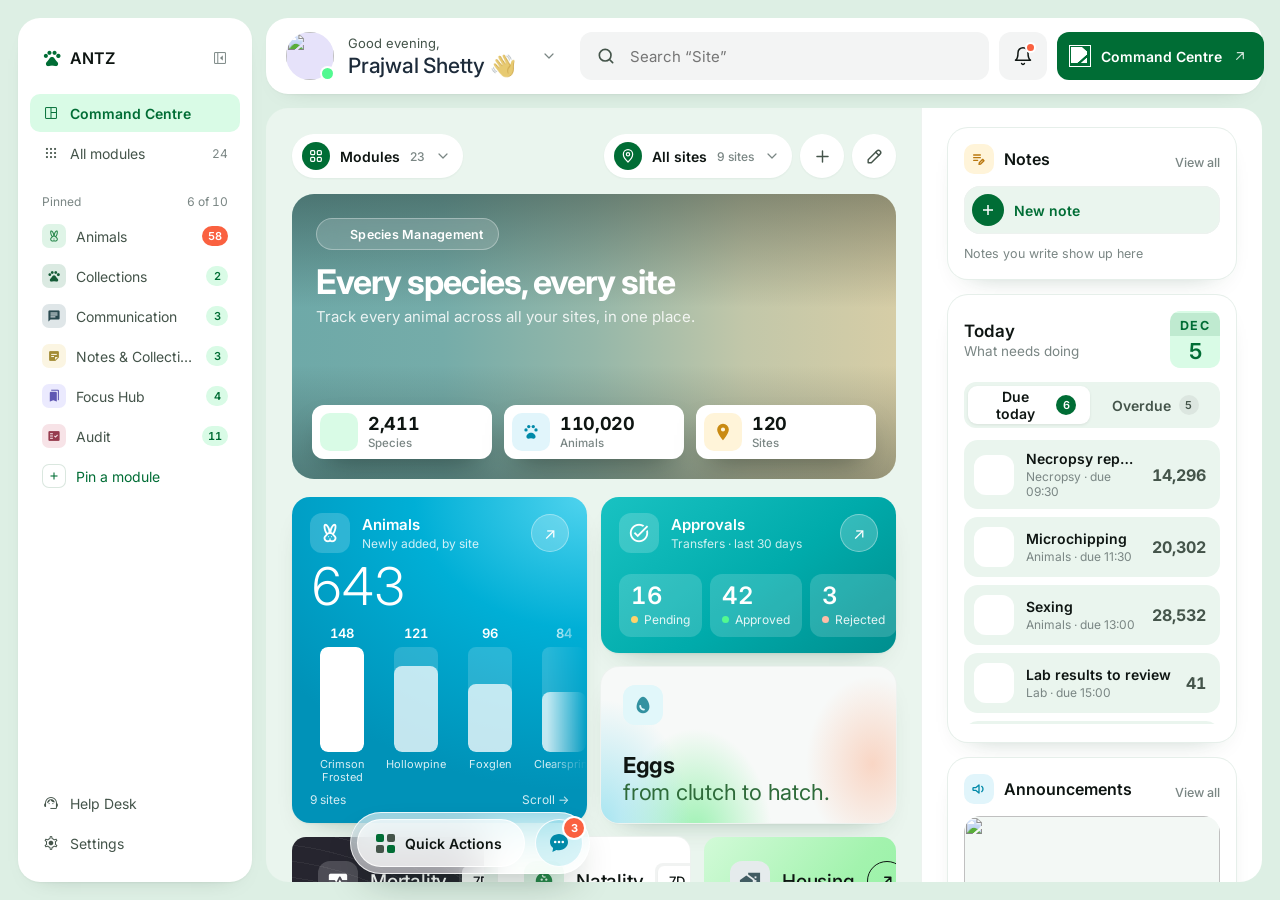
==== commit e31d37f3: "Command Centre: widget console, packed resizable board, notes form and more - Add widgets console wi" ====
--- a/app/index.html
+++ b/app/index.html
@@ -14,11 +14,15 @@
 <meta charset="utf-8">
 <meta name="viewport" content="width=device-width, initial-scale=1">
 <title>Antz Home · Style 6</title>
+<script>/* page-load animation: cards show a shimmer until the page is ready, then rise in (see reveal() below) */
+if (!matchMedia('(prefers-reduced-motion: reduce)').matches) { document.documentElement.classList.add('preload'); setTimeout(function () { document.documentElement.classList.remove('preload'); }, 4000); }</script>
 <link rel="preconnect" href="https://fonts.googleapis.com">
 <link rel="preconnect" href="https://fonts.gstatic.com" crossorigin>
 <link href="https://fonts.googleapis.com/css2?family=Inter:wght@300..700&display=swap" rel="stylesheet">
 <link href="https://fonts.googleapis.com/css2?family=Material+Symbols+Outlined:opsz,wght,FILL,GRAD@20,300..500,0..1,0&display=block" rel="stylesheet">
 <script src="config.js?v=20261102i"></script>
+<script src="data.js?v=20261103c"></script>
+<script src="widget-lib.js?v=20261103e"></script>
 <style>
 :root {
   --bg: #E9EEEC; --canvas: #F4F6F5; --paper: #FFFFFF;
@@ -1323,7 +1327,7 @@
 .asb__item:hover { background: var(--canvas); color: var(--ink); }
 .asb__item[aria-current="page"] { background: var(--lime-soft); color: var(--lime-ink); font-weight: 600; }
 .asb__lbl { flex: 1; min-width: 0; white-space: nowrap; overflow: hidden; text-overflow: ellipsis; }
-.asb__n { font: 400 12px ui-monospace, Menlo, monospace; color: var(--mute); }
+.asb__n { font: 400 12px Inter, system-ui, sans-serif; font-variant-numeric: tabular-nums; color: var(--mute); }
 .asb__label { display: flex; justify-content: space-between; padding: 22px 12px 8px; font-size: 12px; color: var(--mute); }
 .asb__mic { width: 24px; height: 24px; border-radius: 7px; display: grid; place-items: center; flex: none; background: color-mix(in srgb, var(--c) 16%, #fff); color: color-mix(in srgb, var(--c) 72%, #000); }
 .asb__mic .asb__ico { font-size: 14px; width: 14px; font-variation-settings: 'wght' 400, 'FILL' 1; }
@@ -1331,6 +1335,41 @@
 .asb__item:hover .asb__off, .asb__off:focus-visible { opacity: 1; }
 .asb__off:hover { background: #fff; color: var(--ink); }
 .asb__add { color: var(--lime-ink); }
+.asb__bd { flex: none; min-width: 22px; height: 20px; padding: 0 6px; border-radius: 999px; display: grid; place-items: center; font: 600 11px/1 Inter, system-ui, sans-serif; font-variant-numeric: tabular-nums; transition: opacity .15s; }
+.asb__bd--red { background: var(--coral); color: #fff; }
+.asb__bd--green { background: var(--lime-soft); color: var(--lime-ink); }
+.asb__item:hover .asb__bd, .asb__item:focus-within .asb__bd { opacity: 0; }
+.asb-rail .asb__bd { position: absolute; top: 1px; right: calc(50% - 22px); min-width: 16px; height: 16px; padding: 0 4px; font-size: 9.5px; box-shadow: 0 0 0 2px #fff; }
+.asb-rail .asb__item:hover .asb__bd { opacity: 1; }
+#sbPins .asb__item[data-pin] { cursor: grab; touch-action: none; user-select: none; -webkit-user-select: none; -webkit-user-drag: none; }
+#sbPins.is-sorting, #sbPins.is-sorting .asb__item { cursor: grabbing; user-select: none; -webkit-user-select: none; }
+#sbPins .asb__item.is-drag { z-index: 2; background: #fff; color: var(--ink); box-shadow: 0 10px 24px -12px rgba(0, 40, 20, .45), inset 0 0 0 1.5px var(--lime-ink); }
+#sbPins.is-sorting .asb__off { display: none; }
+.pinpk { position: fixed; inset: 0; z-index: 80; display: grid; place-items: center; padding: 24px; background: rgba(20, 30, 24, .32); backdrop-filter: blur(4px); opacity: 0; pointer-events: none; transition: opacity .2s; }
+.pinpk.on { opacity: 1; pointer-events: auto; }
+.pinpk__p { width: min(440px, 100%); max-height: min(680px, 100%); display: flex; flex-direction: column; border-radius: 22px; background: #fff; box-shadow: 0 30px 60px -20px rgba(0, 40, 20, .45); overflow: hidden; }
+.pinpk__hd { display: flex; align-items: center; gap: 12px; padding: 18px 20px 10px; }
+.pinpk__hd > div { margin-right: auto; }
+.pinpk__hd b { display: block; font-size: 17px; font-weight: 600; }
+.pinpk__hd small { display: block; font-size: 12.5px; color: var(--mute); }
+.pinpk__x { width: 36px; height: 36px; border-radius: 50%; display: grid; place-items: center; background: var(--canvas); color: var(--ink-2); }
+.pinpk__q { display: flex; align-items: center; gap: 8px; height: 40px; margin: 0 20px 8px; padding: 0 14px; border-radius: 999px; background: var(--canvas); color: var(--mute); }
+.pinpk__q input { flex: 1; min-width: 0; border: 0; outline: none; background: none; font: inherit; color: var(--ink); }
+.pinpk__list { flex: 1; min-height: 0; overflow-y: auto; padding: 0 12px 8px; }
+.pinpk__g { padding: 14px 8px 6px; font-size: 12px; color: var(--mute); }
+.pinpk__row { display: flex; align-items: center; gap: 12px; width: 100%; padding: 8px; border-radius: 12px; text-align: left; transition: background .15s; }
+.pinpk__row:hover { background: var(--canvas); }
+.pinpk__row[aria-disabled='true'] { opacity: .45; cursor: not-allowed; }
+.pinpk__t { flex: 1; min-width: 0; }
+.pinpk__t b { display: block; font-size: 13.5px; font-weight: 600; color: var(--ink); }
+.pinpk__t small { display: block; font-size: 12px; color: var(--mute); white-space: nowrap; overflow: hidden; text-overflow: ellipsis; }
+.pinpk__sw { display: inline-flex; align-items: center; gap: 4px; height: 28px; padding: 0 10px 0 8px; border-radius: 999px; font-size: 12px; font-weight: 600; color: var(--lime-ink); box-shadow: inset 0 0 0 1px var(--line); }
+.pinpk__sw .asb__ico { font-size: 16px; }
+.pinpk__row[aria-checked='true'] .pinpk__sw { background: var(--lime-ink); color: #fff; box-shadow: none; }
+.pinpk__none { padding: 32px 0; text-align: center; color: var(--mute); }
+.pinpk__ft { display: flex; justify-content: flex-end; padding: 12px 20px 16px; border-top: 1px solid var(--line-2); }
+.pinpk__done { height: 40px; padding: 0 20px; border-radius: 999px; background: var(--lime-ink); color: #fff; font-weight: 600; }
+@media (max-width: 640px) { .pinpk { padding: 0; align-items: end; } .pinpk__p { width: 100%; border-radius: 22px 22px 0 0; } }
 .asb__add .asb__mic { background: none; box-shadow: inset 0 0 0 1px var(--line); color: var(--lime-ink); }
 .asb__foot { margin-top: auto; }
 /* rail */
@@ -1343,6 +1382,300 @@
 .asb-rail .asb__label::before { content: ""; display: block; width: 100%; height: 1px; background: var(--line); }
 @media (max-width: 1280px) { .app { grid-template-columns: 248px minmax(0, 1fr) 340px; } .asb-rail .app { grid-template-columns: 76px minmax(0, 1fr) 340px; } }
 @media (max-width: 1060px) { .asb { display: none; } .app, .asb-rail .app { grid-template-columns: minmax(0, 1fr); } .hbar { grid-column: 1 / -1; } }
+</style>
+<style>
+/* ── module widgets on the board (widget-lib.js): small is 1:1, large is twice as wide and as tall as its content ── */
+.cboard { display: block; position: relative; }
+.cboard > .cw { position: absolute; margin: 0; }
+.cw__detail { display: none; }
+.cw.is-detail { padding: 0; background: none !important; box-shadow: none; }
+.cw.is-detail > :not(.cw__detail):not(.cdel):not(.xsz) { display: none !important; }
+.cw.is-detail > .cw__detail { display: block; position: absolute; inset: 0; z-index: 1; }
+.cboard > .cw.xw { display: block; padding: 0; background: none; box-shadow: none; overflow: visible; border-radius: 20px; }
+.cboard > .cw.xw--s { grid-column: span 3; grid-row: span 3; }
+.cboard > .cw.xw--l { grid-column: span 6; grid-row: span 6; }
+.xsz { display: none; }
+body.editing .xsz { display: inline-flex; align-items: center; gap: 6px; position: absolute; top: 8px; left: 8px; z-index: 3; height: 28px; padding: 0 10px 0 8px; border-radius: 999px; background: #fff; color: var(--lime-ink); font-size: 12px; font-weight: 600; box-shadow: 0 0 0 2px var(--lime-ink); }
+.xsz svg.s { width: 14px; height: 14px; stroke-width: 2.2; }
+@media (max-width: 640px) { .cboard > .cw.xw--s { grid-column: span 1; } .cboard > .cw.xw--l { grid-column: span 2; } }
+
+/* ── add-widget console: browse every module's widget, then pick a size ── */
+.wcon { position: fixed; inset: 0; z-index: 70; display: grid; place-items: center; padding: 24px; background: rgba(20, 30, 24, .32); backdrop-filter: blur(4px); opacity: 0; pointer-events: none; transition: opacity .25s; }
+.wcon.on { opacity: 1; pointer-events: auto; }
+.wcon__p { width: min(1120px, 100%); height: min(840px, 100%); display: flex; flex-direction: column; border-radius: 26px; background: var(--canvas); box-shadow: 0 30px 60px -20px rgba(0, 40, 20, .45); overflow: hidden; transform: translateY(12px); transition: transform .3s var(--ease); }
+.wcon.on .wcon__p { transform: none; }
+.wcon__hd { display: flex; align-items: center; gap: 12px; padding: 18px 20px 14px; background: #fff; }
+.wcon__back { width: 40px; height: 40px; flex: none; border-radius: 50%; display: grid; place-items: center; background: var(--canvas); color: var(--ink); }
+.wcon__back[hidden], .wcon__q[hidden], .wcon__chips[hidden], .wcon__ft[hidden] { display: none; }
+.wcon__ttl { margin-right: auto; min-width: 0; }
+.wcon__ttl b { display: block; font-size: 18px; font-weight: 600; letter-spacing: -.01em; }
+.wcon__ttl small { display: block; font-size: 13px; color: var(--mute); white-space: nowrap; overflow: hidden; text-overflow: ellipsis; }
+.wcon__q { display: flex; align-items: center; gap: 8px; height: 40px; width: 260px; padding: 0 14px; border-radius: 999px; background: var(--canvas); color: var(--mute); }
+.wcon__q input { flex: 1; min-width: 0; border: 0; outline: none; background: none; font: inherit; color: var(--ink); }
+.wcon__chips { display: flex; gap: 6px; flex-wrap: wrap; padding: 0 20px 14px; background: #fff; border-bottom: 1px solid var(--line-2); }
+.wcon__chips button { height: 32px; padding: 0 12px; border-radius: 999px; background: #fff; box-shadow: inset 0 0 0 1px var(--line); font-size: 13px; font-weight: 500; color: var(--ink-2); }
+.wcon__chips button span { margin-left: 6px; font-size: 12px; color: var(--mute); }
+.wcon__chips button[aria-pressed='true'] { background: var(--lime-ink); color: #fff; box-shadow: none; }
+.wcon__chips button[aria-pressed='true'] span { color: rgba(255, 255, 255, .75); }
+.wcon__body { flex: 1; min-height: 0; overflow-y: auto; padding: 4px 20px 24px; }
+.wcon__grp { display: flex; align-items: baseline; gap: 8px; margin: 20px 4px 8px; }
+.wcon__grp h3 { font-size: 16px; font-weight: 600; letter-spacing: -.01em; }
+.wcon__grp span { font-size: 12.5px; color: var(--mute); }
+.wcon__grid { display: grid; grid-template-columns: repeat(auto-fill, minmax(196px, 1fr)); gap: 8px; }
+.wtile { position: relative; border-radius: 24px; transition: background .15s, box-shadow .15s; }
+.wtile:hover, .wtile:focus-within { background: #fff; }
+.wtile.is-sel { background: #fff; box-shadow: inset 0 0 0 2px var(--lime-ink); }
+.wtile__open { display: flex; flex-direction: column; gap: 4px; width: 100%; padding: 8px 8px 12px; border-radius: 24px; text-align: left; }
+.wtile__ck { position: absolute; top: 2px; right: 2px; z-index: 2; width: 30px; height: 30px; border-radius: 50%; display: grid; place-items: center; background: #fff; color: var(--lime-ink); box-shadow: 0 0 0 1.5px var(--line), 0 4px 10px -4px rgba(0, 40, 20, .3); opacity: 0; transition: opacity .15s, background .15s; }
+.wtile:hover .wtile__ck, .wtile:focus-within .wtile__ck, .wtile.is-sel .wtile__ck { opacity: 1; }
+.wtile.is-sel .wtile__ck { background: var(--lime-ink); color: #fff; box-shadow: 0 0 0 2px #fff; }
+.wtile__ck svg.s { width: 16px; height: 16px; stroke-width: 2.4; }
+@media (hover: none) { .wtile__ck { opacity: 1; } }
+.wtile__pv { display: block; aspect-ratio: 1; margin-bottom: 6px; pointer-events: none; }
+.wtile b { padding: 0 6px; font-size: 13.5px; font-weight: 600; }
+.wtile small { display: flex; align-items: center; gap: 6px; padding: 0 6px; font-size: 12px; color: var(--mute); min-width: 0; }
+.wtile small span { white-space: nowrap; overflow: hidden; text-overflow: ellipsis; }
+.wtile small i { flex: none; font-style: normal; padding: 1px 7px; border-radius: 999px; background: var(--lime-soft); color: var(--lime-ink); font-weight: 600; font-size: 11px; }
+.wcon__shelf { display: flex; flex-wrap: wrap; align-items: center; gap: 8px; margin-top: 16px; padding: 12px 14px; border-radius: 18px; background: #fff; font-size: 13px; color: var(--ink-2); }
+.wcon__shelf button { height: 30px; padding: 0 12px; border-radius: 999px; background: var(--lime-soft); color: var(--lime-ink); font-size: 12.5px; font-weight: 600; }
+.wcon__none { padding: 48px 0; text-align: center; color: var(--mute); }
+.wdet { display: grid; grid-template-columns: 300px minmax(0, 560px); gap: 20px; justify-content: center; align-items: start; padding-top: 20px; }
+.wopt { display: flex; flex-direction: column; gap: 14px; padding: 14px; border-radius: 26px; background: #fff; text-align: left; box-shadow: inset 0 0 0 1.5px var(--line); transition: box-shadow .15s; }
+.wopt:hover { box-shadow: inset 0 0 0 1.5px color-mix(in srgb, var(--lime-ink) 45%, var(--line)); }
+.wopt[aria-checked='true'] { box-shadow: inset 0 0 0 2.5px var(--lime-ink); }
+.wopt__lbl { display: flex; align-items: center; gap: 10px; padding: 2px 4px 0; }
+.wopt__lbl b { display: block; font-size: 15px; font-weight: 600; }
+.wopt__lbl small { display: block; font-size: 12.5px; color: var(--mute); }
+.wopt__dot { width: 20px; height: 20px; flex: none; border-radius: 50%; box-shadow: inset 0 0 0 1.5px var(--line); display: grid; place-items: center; }
+.wopt[aria-checked='true'] .wopt__dot { background: var(--lime-ink); box-shadow: none; }
+.wopt[aria-checked='true'] .wopt__dot::after { content: ''; width: 8px; height: 8px; border-radius: 50%; background: #fff; }
+.wopt__pv { display: block; pointer-events: none; }
+.wopt__pv--s { aspect-ratio: 1; }
+.wdet--one { grid-template-columns: minmax(0, 860px); }
+.wpv-fh { position: relative; overflow: hidden; border-radius: 18px; }
+.wtile__pv.wpv-fh { display: flex; align-items: center; }
+.wpv-fh .wfh { position: relative; flex: none; transform-origin: 0 0; pointer-events: none; }
+.wtile__pv.wpv-fh .wfh { transform-origin: 0 50%; }
+.wcon__ft { display: flex; align-items: center; gap: 12px; padding: 14px 20px; background: #fff; border-top: 1px solid var(--line-2); }
+.wcon__pick { margin-right: auto; font-size: 13px; color: var(--ink-2); }
+.wcon__tray { flex: 1; min-width: 0; display: flex; gap: 6px; overflow-x: auto; scrollbar-width: none; }
+.wsel { display: inline-flex; align-items: center; gap: 4px; flex: none; height: 34px; padding: 0 4px 0 12px; border-radius: 999px; background: var(--canvas); font-size: 12.5px; }
+.wsel b { font-weight: 600; white-space: nowrap; }
+.wsel__sz { min-width: 26px; height: 26px; border-radius: 999px; background: #fff; color: var(--lime-ink); font-weight: 700; font-size: 11.5px; box-shadow: inset 0 0 0 1px var(--line); }
+.wsel__x { width: 26px; height: 26px; border-radius: 50%; display: grid; place-items: center; color: var(--mute); }
+.wsel__x:hover { background: #fff; color: var(--ink); }
+.wsel__x svg.s { width: 14px; height: 14px; }
+.wcon__ghost { flex: none; height: 40px; padding: 0 16px; border-radius: 999px; background: #fff; color: var(--ink); font-weight: 600; font-size: 13.5px; box-shadow: inset 0 0 0 1px var(--line); }
+.wcon__ghost:hover { background: var(--canvas); }
+.wcon__solid { flex: none; height: 40px; padding: 0 16px; border-radius: 999px; background: var(--lime-ink); color: #fff; font-weight: 600; font-size: 13.5px; }
+.wcon__add { flex: none; }
+.wcon__view { display: flex; align-items: center; flex-wrap: wrap; gap: 10px 12px; margin-top: 16px; padding: 12px 14px; border-radius: 18px; background: #fff; }
+.wcon__viewic { width: 40px; height: 40px; flex: none; border-radius: 12px; display: grid; place-items: center; background: var(--lime-soft); color: var(--lime-ink); }
+.wcon__viewic svg.s { width: 20px; height: 20px; }
+.wcon__viewt { flex: 1; min-width: 200px; }
+.wcon__viewt b { display: block; font-size: 14px; font-weight: 600; }
+.wcon__viewt small { display: block; font-size: 12.5px; color: var(--mute); }
+.wcon__viewq { font-size: 13px; font-weight: 600; color: var(--ink-2); }
+.wcon__add { height: 44px; padding: 0 20px; border-radius: 999px; background: var(--lime-ink); color: #fff; font-weight: 600; display: inline-flex; align-items: center; gap: 8px; }
+.wcon__add svg.s { width: 18px; height: 18px; }
+@media (max-width: 900px) { .wdet { grid-template-columns: minmax(0, 1fr); } .wopt--s { max-width: 320px; } }
+@media (max-width: 640px) { .wcon { padding: 0; } .wcon__p { height: 100%; border-radius: 0; } .wcon__hd { flex-wrap: wrap; } .wcon__q { order: 9; width: 100%; } .wcon__grid { grid-template-columns: repeat(2, minmax(0, 1fr)); } .wcon__body { padding: 4px 12px 20px; } }
+@media (prefers-reduced-motion: reduce) { .wcon__p { transition: none; } }
+/* ── Notes: a "New note" button that expands into the full note form (as in the ANTZ app) ── */
+.nn__ic { font-family: 'Material Symbols Outlined'; font-size: 20px; line-height: 1; width: 20px; display: inline-block; overflow: hidden; flex: none; font-variation-settings: 'wght' 400, 'FILL' 0, 'opsz' 20; user-select: none; }
+.nn__vh { position: absolute; width: 1px; height: 1px; overflow: hidden; clip: rect(0 0 0 0); white-space: nowrap; }
+.nn__open { display: flex; align-items: center; gap: 10px; width: 100%; padding: 8px 14px 8px 8px; border-radius: 16px; background: var(--canvas); text-align: left; box-shadow: inset 0 0 0 1px var(--line-2); transition: background .15s, box-shadow .15s; }
+.nn__open:hover { background: #fff; box-shadow: inset 0 0 0 1.5px var(--lime-ink); }
+.nn__badge { width: 38px; height: 38px; flex: none; border-radius: 12px; display: grid; place-items: center; background: var(--butter); color: #B9770E; }
+.nn__opent { flex: 1; min-width: 0; }
+.nn__opent { font-size: 14px; font-weight: 600; color: var(--lime-ink); }
+.nn__plus { width: 32px; height: 32px; border-radius: 50%; display: grid; place-items: center; background: var(--lime-ink); color: #fff; font-size: 20px; }
+.nn.is-open .nn__open { display: none; }
+.nn__form { display: flex; flex-direction: column; gap: 12px; animation: nnIn .25s var(--ease) both; }
+.nn__form[hidden] { display: none; }
+@keyframes nnIn { from { opacity: 0; transform: translateY(-6px); } }
+.nn__top { display: flex; align-items: center; gap: 8px; margin-bottom: 2px; }
+.nn__top h3 { font-size: 20px; font-weight: 500; letter-spacing: -.02em; }
+.nn__back { width: 34px; height: 34px; border-radius: 50%; display: grid; place-items: center; color: var(--ink-2); margin-left: -6px; }
+.nn__back:hover { background: var(--canvas); }
+.nn__field { display: flex; align-items: center; gap: 10px; width: 100%; min-height: 48px; padding: 0 14px; border-radius: 12px; background: #F2FBF6; box-shadow: inset 0 0 0 1px #B9D3C5; font: 400 14px Inter, system-ui, sans-serif; color: var(--ink); text-align: left; }
+.nn__field:focus-within, .nn__pickbtn:focus-visible, .nn__ta:focus { outline: none; box-shadow: inset 0 0 0 1.5px var(--lime-ink), 0 0 0 4px var(--lime-soft); }
+.nn__val { flex: 1; min-width: 0; display: flex; align-items: center; gap: 8px; white-space: nowrap; overflow: hidden; text-overflow: ellipsis; }
+.nn__ph { color: #2E5C49; }
+.nn__ph em { font-style: normal; color: var(--coral); }
+.nn__add { color: #12A3C2; font-size: 22px; width: 22px; }
+.nn__pickbtn[aria-expanded='true'] .nn__add { transform: rotate(45deg); }
+.nn__ta { display: block; min-height: 52px; padding: 14px; border: 0; resize: vertical; line-height: 1.45; }
+.nn__ta::placeholder { color: #557A69; }
+.nn__date { position: relative; margin-top: 6px; background: #E9F3EE; }
+.nn__lgd { position: absolute; left: 12px; top: -8px; padding: 0 4px; font-size: 11.5px; color: var(--ink-2); background: #fff; border-radius: 4px; }
+.nn__date input { flex: 1; min-width: 0; border: 0; outline: none; background: none; font: 500 14px Inter, system-ui, sans-serif; color: var(--lime-ink); }
+.nn__date input::-webkit-calendar-picker-indicator { opacity: 0; position: absolute; right: 8px; width: 32px; height: 32px; cursor: pointer; }
+.nn__date .nn__ic { color: var(--ink-2); pointer-events: none; }
+.nn__hr { border: 0; height: 1px; background: var(--line); margin: 4px 0; }
+.nn__row { justify-content: flex-start; }
+.nn__row > span:nth-child(2) { flex: 1; }
+.nn__sw { position: relative; width: 46px; height: 28px; flex: none; border-radius: 999px; background: #fff; box-shadow: inset 0 0 0 2px #7C9A8B; transition: background .15s; }
+.nn__sw i { position: absolute; top: 5px; left: 5px; width: 18px; height: 18px; border-radius: 50%; background: #7C9A8B; transition: transform .2s var(--ease), background .15s; }
+.nn__sw[aria-checked='true'] { background: var(--lime-ink); box-shadow: none; }
+.nn__sw[aria-checked='true'] i { transform: translateX(18px); background: #fff; }
+.nn__pop { margin-top: 6px; padding: 8px; border-radius: 12px; background: #fff; box-shadow: inset 0 0 0 1px var(--line); }
+.nn__pop[hidden] { display: none; }
+.nn__chips { display: flex; flex-wrap: wrap; gap: 6px; }
+.nn__chip { display: inline-flex; align-items: center; gap: 6px; height: 32px; padding: 0 12px; border-radius: 999px; background: var(--canvas); font-size: 12.5px; font-weight: 500; color: var(--ink-2); }
+.nn__chip[aria-checked='true'] { background: var(--lime-ink); color: #fff; }
+.nn__dot { width: 8px; height: 8px; border-radius: 50%; flex: none; }
+.nn__seg { display: flex; gap: 2px; padding: 3px; border-radius: 999px; background: var(--canvas); }
+.nn__seg button { flex: 1; height: 28px; border-radius: 999px; font-size: 12px; font-weight: 500; color: var(--ink-2); }
+.nn__seg button[aria-selected='true'] { background: #fff; color: var(--ink); box-shadow: 0 1px 2px rgba(0, 0, 0, .08); }
+.nn__q { display: flex; align-items: center; gap: 6px; height: 34px; margin: 8px 0 4px; padding: 0 10px; border-radius: 999px; background: var(--canvas); color: var(--mute); }
+.nn__q .nn__ic { font-size: 17px; width: 17px; }
+.nn__q input { flex: 1; min-width: 0; border: 0; outline: none; background: none; font: inherit; font-size: 13px; color: var(--ink); }
+.nn__list { max-height: 180px; overflow-y: auto; }
+.nn__opt { display: flex; align-items: center; gap: 8px; width: 100%; padding: 8px; border-radius: 10px; text-align: left; font-size: 13px; color: var(--ink); }
+.nn__opt:hover { background: var(--canvas); }
+.nn__opt small { margin-left: auto; font-size: 11.5px; color: var(--mute); }
+.nn__opt[aria-checked='true'] { background: var(--lime-soft); color: var(--lime-ink); font-weight: 600; }
+.nn__none { padding: 10px 8px; font-size: 12.5px; color: var(--mute); }
+.nn__help { margin-top: -6px; padding: 0 4px; font-size: 12px; color: var(--ink-2); }
+.nn__lbl { display: flex; align-items: center; gap: 6px; font-size: 14px; color: var(--ink-2); }
+.nn__lbl .nn__ic { transform: rotate(45deg); font-size: 19px; }
+.nn__up { display: flex; flex-direction: column; align-items: center; gap: 4px; padding: 16px 12px; border-radius: 14px; background: #E6F5FA; box-shadow: inset 0 0 0 1px #CFE3EA; text-align: center; cursor: pointer; transition: box-shadow .15s; }
+.nn__up:hover, .nn__up:focus-within, .nn__up.is-over { box-shadow: inset 0 0 0 1.5px #12A3C2; }
+.nn__upic { width: 52px; height: 52px; margin-bottom: 6px; border-radius: 10px; display: grid; place-items: center; border: 1.5px dashed #46655A; color: #46655A; }
+.nn__upic .nn__ic { font-size: 26px; width: 26px; }
+.nn__up b { font-size: 14px; font-weight: 600; color: var(--lime-ink); }
+.nn__up small { font-size: 11.5px; color: var(--mute); }
+.nn__files { list-style: none; display: flex; flex-direction: column; gap: 6px; }
+.nn__files:empty { display: none; }
+.nn__files li { display: flex; align-items: center; gap: 8px; padding: 6px 6px 6px 10px; border-radius: 10px; background: var(--canvas); font-size: 12.5px; }
+.nn__files li span:first-child { flex: 1; min-width: 0; white-space: nowrap; overflow: hidden; text-overflow: ellipsis; }
+.nn__files li small { color: var(--mute); white-space: nowrap; }
+.nn__files button { width: 26px; height: 26px; border-radius: 50%; display: grid; place-items: center; color: var(--mute); }
+.nn__files button:hover { background: #fff; color: var(--ink); }
+.nn__files .nn__ic { font-size: 16px; width: 16px; }
+.nn__pri { padding: 12px 12px 14px; border: 0; border-radius: 12px; background: #E9F1EE; box-shadow: inset 0 0 0 1.5px #8EA79B; }
+.nn__pri legend { float: left; width: 100%; margin-bottom: 12px; font-size: 14px; color: #2E5C49; }
+.nn__pris { display: grid; grid-template-columns: repeat(4, minmax(0, 1fr)); gap: 4px; clear: both; }
+.nn__pr { display: flex; flex-direction: column; align-items: center; gap: 6px; cursor: pointer; font-size: 12px; color: var(--ink-2); }
+.nn__pr input { position: absolute; opacity: 0; width: 1px; height: 1px; }
+.nn__pr i { width: 38px; height: 38px; border-radius: 50%; display: grid; place-items: center; font: 700 14px/1 Inter, system-ui, sans-serif; font-style: normal; letter-spacing: -.04em; color: #2E3D36; box-shadow: inset 0 0 0 1.5px #2E3D36; background: #fff; transition: background .15s, color .15s; }
+.nn__pr i .nn__ic { font-size: 19px; width: 19px; }
+.nn__pr input:checked + i { background: #12C9B4; color: #fff; box-shadow: none; }
+.nn__pr input:checked + i + span { color: var(--ink); font-weight: 600; }
+.nn__pr input:focus-visible + i { outline: 2px solid var(--lime-ink); outline-offset: 2px; }
+.nn__err { font-size: 12.5px; color: #C23A1E; }
+.nn__err:empty { display: none; }
+.nn__ft { display: flex; gap: 8px; }
+.nn__cancel { flex: 1; height: 42px; border-radius: 999px; background: var(--canvas); font-weight: 600; font-size: 13.5px; color: var(--ink-2); }
+.nn__save { flex: 1.4; height: 42px; border-radius: 999px; background: var(--lime-ink); color: #fff; font-weight: 600; font-size: 13.5px; }
+.nn__save:disabled { background: var(--line); color: var(--mute); cursor: default; }
+@media (prefers-reduced-motion: reduce) { .nn__form { animation: none; } }
+/* Today card: the date tile opens a calendar; Due today | Overdue, or Completed | Overdue for a past day */
+.blk--today { position: relative; }
+.dbadge { cursor: pointer; transition: transform .15s var(--ease), box-shadow .15s; }
+.dbadge:hover { box-shadow: inset 0 0 0 1.5px var(--lime-ink); }
+.dbadge[aria-expanded='true'] { box-shadow: inset 0 0 0 2px var(--lime-ink); }
+.ttabs em { font-style: normal; }
+.dcal { position: absolute; z-index: 30; top: 74px; right: 12px; width: 268px; padding: 12px; border-radius: 18px; background: #fff; box-shadow: 0 0 0 1px var(--line-2), 0 24px 48px -20px rgba(0, 40, 20, .45); }
+.dcal[hidden] { display: none; }
+.dcal__hd { display: flex; align-items: center; justify-content: space-between; margin-bottom: 8px; }
+.dcal__hd b { font-size: 14px; font-weight: 600; }
+.dcal__hd button { width: 30px; height: 30px; border-radius: 50%; display: grid; place-items: center; color: var(--ink-2); }
+.dcal__hd button:hover:not(:disabled) { background: var(--canvas); }
+.dcal__hd button:disabled { opacity: .3; cursor: default; }
+.dcal__hd svg.s { width: 16px; height: 16px; }
+.dcal__wk, .dcal__grid { display: grid; grid-template-columns: repeat(7, minmax(0, 1fr)); gap: 2px; text-align: center; }
+.dcal__wk span { font-size: 11px; color: var(--mute); padding: 4px 0; }
+.dcal__grid button { height: 32px; border-radius: 9px; font-size: 13px; font-variant-numeric: tabular-nums; color: var(--ink); }
+.dcal__grid button:hover:not(:disabled) { background: var(--canvas); }
+.dcal__grid button:disabled { color: #C2CCC7; cursor: default; }
+.dcal__grid button.is-today { box-shadow: inset 0 0 0 1.5px var(--lime-ink); font-weight: 600; color: var(--lime-ink); }
+.dcal__grid button[aria-pressed='true'] { background: var(--lime-ink); color: #fff; font-weight: 600; box-shadow: none; }
+.dcal__ft { display: flex; align-items: center; justify-content: space-between; gap: 8px; margin-top: 10px; padding-top: 10px; border-top: 1px solid var(--line-2); font-size: 11.5px; color: var(--mute); }
+.dcal__ft button { height: 30px; padding: 0 12px; border-radius: 999px; background: var(--lime-soft); color: var(--lime-ink); font-weight: 600; font-size: 12.5px; }
+.tl__card.done { background: #EAF8EF; }
+.tl__card.done em { color: var(--lime-ink); }
+.tl__none { padding: 18px 4px; font-size: 13px; color: var(--mute); text-align: center; }
+/* widget console header: one line of quiet group filters */
+.wcon__hd { padding-bottom: 10px; }
+.wcon__chips { flex-wrap: nowrap; overflow-x: auto; scrollbar-width: none; gap: 2px; padding: 0 16px 10px; }
+.wcon__chips::-webkit-scrollbar { display: none; }
+.wcon__chips button { flex: none; height: 32px; padding: 0 12px; background: transparent; box-shadow: none; color: var(--ink-2); }
+.wcon__chips button:hover { background: var(--canvas); }
+.wcon__chips button span { margin-left: 5px; font-size: 11.5px; }
+/* ── Quick Actions and profile menu, as on the live Style 6 (antz-home-style-2.vercel.app/style-6) ── */
+/* Quick Actions categories: one line, left-aligned, the count at the end */
+.qm__cat { text-align: left; }
+.qm__catl { flex: 1; min-width: 0; font: inherit; white-space: nowrap; overflow: hidden; text-overflow: ellipsis; }
+@media (min-width: 1101px) { .qm__body { grid-template-columns: 262px minmax(0, 1fr) 300px; } }
+.qm__cat svg.s { flex: none; }
+/* one tile style everywhere */
+.qm__mod .qm__tile, .qm__hit .qm__tile { width: 40px; height: 40px; border-radius: 10px; background: var(--c); box-shadow: none; transition: background .15s, color .15s; }
+.qm__side .qm__tile, .qm__sidehd .qm__tile { background: var(--c); box-shadow: none; border-radius: 10px; }
+/* soft grey-green body, soft-white rounded rows; the selected module turns white and joins the screens panel like an open folder tab */
+.qm__panel { border-radius: 22px; }
+.qm__body { background: #E6EDEB; }
+.qm__nav { border-right: 0; }
+.qm__cat { border-radius: 12px; }
+.qm__cat:hover { background: rgba(255, 255, 255, .6); }
+.qm__cat[aria-current='true'] { background: #fff; color: #1F415B; }
+.qm__list { padding-right: 0; }
+.qm__grp { color: #5E6E73; }
+.qm__mod, .qm__hit { width: calc(100% - 18px); margin-right: 18px; border-radius: 16px; background: rgba(255, 255, 255, .6); box-shadow: none; color: var(--ink); transition: background .15s, margin .2s var(--ease), border-radius .2s; }
+.qm__mod:hover, .qm__hit:hover { background: rgba(255, 255, 255, .92); box-shadow: none; }
+.qm__mod[aria-selected='true'] { position: relative; z-index: 1; width: 100%; margin-right: 0; padding-right: 30px; border-radius: 16px 0 0 16px; background: #fff; box-shadow: none; color: var(--ink); }
+.qm__mod[aria-selected='true'] small { color: var(--mute); }
+.qm__mod[aria-selected='true'] .qm__tile { background: var(--c); color: #fff; box-shadow: none; }
+.qm__mod[aria-selected='true']::before, .qm__mod[aria-selected='true']::after { content: ''; position: absolute; right: 0; width: 16px; height: 16px; pointer-events: none; }
+.qm__mod[aria-selected='true']::before { top: -16px; background: radial-gradient(circle at 0 0, transparent 15.5px, #fff 16px); }
+.qm__mod[aria-selected='true']::after { bottom: -16px; background: radial-gradient(circle at 0 100%, transparent 15.5px, #fff 16px); }
+.qm__side { margin: 14px 14px 14px 0; border-left: 0; border-radius: 20px; background: #fff; }
+.qm__scr { border-radius: 12px; }
+.qm__scr:hover { background: #F1F5F3; }
+/* module rows: no arrows */
+.qm__mod > svg.s, .qm__hit > svg.s { display: none; }
+.qm__mod, .qm__hit { grid-template-columns: 40px 1fr; }
+.qm__side .qm__sidehd .qm__tile { display: none; }
+.qm__side .qm__sidehd { gap: 0; }
+/* profile menu: no repeated name or site; Log out left-aligned like the rest */
+.pm .pm__who { display: none; }
+.pm .pm__site { display: none; }
+.pm .pm__item.out { width: 100%; justify-content: flex-start; margin: 0; }
+.pm .pm__item.out > svg.s { margin-left: 0; width: 18px; height: 18px; color: var(--coral); }
+/* widget console: title row, then one filter row with the groups and the search on the right */
+.wcon__bar { display: flex; align-items: center; gap: 12px; padding: 0 16px 10px; background: #fff; border-bottom: 1px solid var(--line-2); }
+.wcon__bar[hidden] { display: none; }
+.wcon__bar .wcon__chips { flex: 1; min-width: 0; padding: 0; border: 0; background: none; }
+.wcon__bar .wcon__q { flex: none; width: 240px; height: 36px; }
+@media (max-width: 640px) { .wcon__bar { flex-direction: column; align-items: stretch; } .wcon__bar .wcon__q { width: 100%; order: -1; } }
+/* one icon tile on every board card and module widget: 40px, 12px corners, a 22px filled Material Symbol in the
+   module's colour on a tint of it; frosted white on the dark and coloured cards */
+.cwi { width: 40px; height: 40px; flex: none; border-radius: 12px; display: grid; place-items: center; background: color-mix(in srgb, var(--c) 16%, #fff); color: color-mix(in srgb, var(--c) 72%, #000); }
+.cwi__g { font-family: 'Material Symbols Outlined'; font-size: 22px; width: 22px; line-height: 1; overflow: hidden; font-variation-settings: 'wght' 400, 'FILL' 1, 'opsz' 24; user-select: none; }
+.cw--blue .cwi, .cw--teal .cwi, .mw--ink .cwi { background: rgba(255, 255, 255, .18); color: #fff; }
+.cw__hd { gap: 12px; }
+.mw__hd { gap: 12px; }
+.wegg .cwi { margin-bottom: auto; }
+/* ── page-load: shimmer placeholders, then cards spring in one after another ── */
+@keyframes skShimmer { to { background-position: -200% 0; } }
+@keyframes cwIn { from { opacity: 0; transform: translateY(20px) scale(.95); } 70% { transform: translateY(-2px) scale(1.005); } }
+@keyframes numIn { from { opacity: 0; transform: translateY(14px) scale(.9); filter: blur(4px); } }
+.preload { --play: paused; }
+.preload .cboard > .cw::before, .preload .side .blk::before { content: ''; position: absolute; inset: 0; z-index: 9; border-radius: inherit; background: linear-gradient(100deg, #E6EEE9 20%, #F5F9F7 40%, #E6EEE9 60%) 0 0 / 200% 100%; animation: skShimmer 1.1s linear infinite; }
+.preload .cboard > .cw { box-shadow: none !important; }
+.preload .side .blk.rise { animation: none; opacity: 1; transform: none; }
+.preload .cboard .cdel, .preload .cboard .xsz { display: none; }
+.entering .cboard > .cw { animation: cwIn .7s cubic-bezier(.2, .9, .3, 1) backwards; animation-delay: calc(var(--i, 0) * 70ms); }
+.entering .side .blk.rise { animation-delay: calc(var(--i, 0) * 80ms + 120ms); }
+.entering .cboard .cw__big, .entering .cboard .mw__num, .entering .cboard .flow b { animation: numIn .7s cubic-bezier(.2, .8, .2, 1) backwards; animation-delay: calc(var(--i, 0) * 70ms + 260ms); }
+.entering .cboard .flow span:nth-child(2) b { animation-delay: calc(var(--i, 0) * 70ms + 340ms); }
+.entering .cboard .flow span:nth-child(3) b { animation-delay: calc(var(--i, 0) * 70ms + 420ms); }
+@media (prefers-reduced-motion: reduce) { .preload .cboard > .cw::before, .preload .side .blk::before { display: none; } }
+/* drag any card to swap it with another (no Edit needed) */
+@media (hover: hover) { .cboard > .cw { cursor: grab; } .cboard > .cw :is(button, input, select, [role="tab"], .mw__seg, .seg, .go, .mw__go) { cursor: pointer; } }
+.cboard > .cw.is-lift { transform: scale(1.02); box-shadow: 0 18px 40px -18px rgba(0, 40, 20, .45); transition: transform .2s var(--ease), box-shadow .2s; }
+body.dragging { user-select: none; -webkit-user-select: none; }
 </style>
 </head>
 <body>
@@ -1443,34 +1776,34 @@
       <section class="stage" aria-label="Module stats">
         <div class="cboard" id="cboard">
           <a class="cw cw--blue c2 r2" data-wid="animals" href="#" data-toast="Animals">
-            <div class="cw__hd"><div><b>Animals</b><small>Newly added, by site</small></div><span class="go">↗</span></div>
+            <div class="cw__hd"><span class="cwi" style="--c:#37BD69" aria-hidden="true"><span class="cwi__g">cruelty_free</span></span><div><b>Animals</b><small>Newly added, by site</small></div><span class="go">↗</span></div>
             <div class="cw__big num" data-k="new">643</div>
             <div class="sbars sbars--white" id="vbars"></div>
             <div class="cw__foot"><span>9 sites</span><span>Scroll →</span></div>
           </a>
           <a class="cw cw--teal c2" data-wid="approvals" href="#" data-toast="Approvals">
-            <div class="cw__hd"><span class="cw__ic cw__ic--glass"><span class="ico" style="--i:url('https://antz-home-style-2.vercel.app/assets/icon/m-approvals.svg')"></span></span><div><b>Approvals</b><small>Transfers · last 30 days</small></div><span class="go">↗</span></div>
+            <div class="cw__hd"><span class="cwi" style="--c:#305068" aria-hidden="true"><span class="cwi__g">task_alt</span></span><div><b>Approvals</b><small>Transfers · last 30 days</small></div><span class="go">↗</span></div>
             <div class="flow"><span><b class="num" data-ap="0">16</b><small><i style="background:#FFD36B"></i>Pending</small></span><span><b class="num" data-ap="1">42</b><small><i style="background:#52F990"></i>Approved</small></span><span><b class="num" data-ap="2">3</b><small><i style="background:#FFBDA8"></i>Rejected</small></span></div>
           </a>
           <a class="cw c2 wegg" data-wid="eggs" href="#" data-toast="Eggs">
-            <span class="wegg__ic"><span class="ico" style="--i:url('https://antz-home-style-2.vercel.app/assets/icon/m-eggs.svg')"></span></span>
+            <span class="cwi" style="--c:#46CADE" aria-hidden="true"><span class="cwi__g">egg</span></span>
             <div class="wegg__ft"><b>Eggs</b><span>from clutch to hatch.</span></div>
           </a>
           <a class="cw mw mw--ink" data-wid="mortality" href="#" data-toast="Mortality">
-            <div class="mw__hd"><span class="ico" style="--i:url('https://antz-home-style-2.vercel.app/assets/icon/ki-mortality.svg')"></span><b>Mortality</b><div class="mw__seg" id="mseg" role="group" aria-label="Period"><button type="button" aria-pressed="true" data-r="0">7D</button><button type="button" aria-pressed="false" data-r="1">30D</button><button type="button" aria-pressed="false" data-r="2">30+</button></div></div>
+            <div class="mw__hd"><span class="cwi" style="--c:#FB8971" aria-hidden="true"><span class="cwi__g">monitor_heart</span></span><b>Mortality</b><div class="mw__seg" id="mseg" role="group" aria-label="Period"><button type="button" aria-pressed="true" data-r="0">7D</button><button type="button" aria-pressed="false" data-r="1">30D</button><button type="button" aria-pressed="false" data-r="2">30+</button></div></div>
             <div class="mw__ft"><div class="mw__num num" id="mortNum" style="--n:#F4B8A0">192</div><small class="mw__lbl">Deaths recorded</small></div>
           </a>
           <a class="cw mw mw--white" data-wid="natality" href="#" data-toast="Natality">
-            <div class="mw__hd"><img class="mw__img" src="https://antz-home-style-2.vercel.app/assets/icon/ki-natality.svg" alt=""><b>Natality</b><div class="mw__seg" id="nseg" role="group" aria-label="Period"><button type="button" aria-pressed="true" data-v="76">7D</button><button type="button" aria-pressed="false" data-v="318">30D</button><button type="button" aria-pressed="false" data-v="1164">30+</button></div></div>
+            <div class="mw__hd"><span class="cwi" style="--c:#37BD69" aria-hidden="true"><span class="cwi__g">child_care</span></span><b>Natality</b><div class="mw__seg" id="nseg" role="group" aria-label="Period"><button type="button" aria-pressed="true" data-v="76">7D</button><button type="button" aria-pressed="false" data-v="318">30D</button><button type="button" aria-pressed="false" data-v="1164">30+</button></div></div>
             <div class="mw__ft"><div class="mw__num num" id="natNum">76</div><small class="mw__lbl">Births recorded</small></div>
           </a>
           <a class="cw mw mw--mint" data-wid="housing" href="#" data-toast="Housing">
-            <div class="mw__hd"><b>Housing</b><span class="mw__go" aria-hidden="true"><svg viewBox="0 0 24 24"><path d="M7 17 17 7M9 7h8v8"/></svg></span></div>
+            <div class="mw__hd"><span class="cwi" style="--c:#5A8088" aria-hidden="true"><span class="cwi__g">home_work</span></span><b>Housing</b><span class="mw__go" aria-hidden="true"><svg viewBox="0 0 24 24"><path d="M7 17 17 7M9 7h8v8"/></svg></span></div>
             <div class="mw__ft mw__duo three" id="hduo"><div class="mw__sites"><div class="mw__num num" data-k="sites" data-compact>9</div><small class="mw__lbl">Sites</small></div><div><div class="mw__num num" data-k="sections" data-compact>115</div><small class="mw__lbl">Sections</small></div><div><div class="mw__num num" data-k="enclosures" data-compact>9,937</div><small class="mw__lbl">Enclosures</small></div></div>
           </a>
           <div class="cw cfh" data-wid="focus">
             <div class="cfh__hd">
-              <span class="cfh__ic"><svg class="s" viewBox="0 0 24 24"><path d="M12 3.5 14.6 9l6 .7-4.5 4.1 1.2 6L12 16.9l-5.3 2.9 1.2-6-4.5-4.1 6-.7z"/></svg></span>
+              <span class="cwi" style="--c:#8479F9" aria-hidden="true"><span class="cwi__g">bookmarks</span></span>
               <div class="cfh__ttl"><b>Focus hub</b><small>Your recents and saved work</small></div>
               <div class="cfh__tabs" id="fhTabs" role="tablist" aria-label="Focus hub"></div>
               <div class="cfh__nav"><a class="cfh__all" href="#" data-toast="Focus hub">View all<svg class="s" viewBox="0 0 24 24"><path d="M5 12h14M13 6l6 6-6 6"/></svg></a></div>
@@ -1490,15 +1823,39 @@
     <!-- Notes (replaces the Modules card; Modules is kept hidden because the page script still writes to it) -->
     <div class="blk blk--qn rise" style="--d:3" id="qn">
       <div class="blk__hd"><b><i class="bi"><svg class="s" viewBox="0 0 24 24"><path d="M4 6h10M4 10h10M4 14h6"/><path d="m14.5 19.5 5-5-2-2-5 5-.5 2.5z"/></svg></i><span>Notes<small id="qnSub"></small></span></b><a href="#" data-toast="Notes">View all</a></div>
-      <form class="qn" id="qnForm" autocomplete="off">
-        <label class="qn__vh" for="qnText">Note</label>
-        <textarea class="qn__in" id="qnText" rows="1" placeholder="What did you see?"></textarea>
-        <div class="qn__bar">
-          <label class="qn__pick"><i class="qn__dot" id="qnDot"></i><span class="qn__vh">Type</span><select id="qnType"><option>Observation</option><option>Medical</option><option>Behaviour</option><option>Feeding</option><option>General</option></select><svg class="s" viewBox="0 0 24 24"><path d="m6 9 6 6 6-6"/></svg></label>
-          <label class="qn__pick" id="qnAnimalPick"><svg class="s qn__paw" viewBox="0 0 24 24"><circle cx="8" cy="7" r="1.6"/><circle cx="16" cy="7" r="1.6"/><circle cx="5" cy="12" r="1.6"/><circle cx="19" cy="12" r="1.6"/><path d="M12 11c-2.8 0-5 3.6-5 6 0 1.6 1.4 2.4 2.8 2 .9-.3 1.4-.6 2.2-.6s1.3.3 2.2.6c1.4.4 2.8-.4 2.8-2 0-2.4-2.2-6-5-6z"/></svg><span class="qn__vh">Animal</span><select id="qnAnimal"><option value="">Animal</option></select><svg class="s" viewBox="0 0 24 24"><path d="m6 9 6 6 6-6"/></svg></label>
-          <button type="submit" class="qn__send" id="qnSend" disabled aria-label="Save note"><svg class="s" viewBox="0 0 24 24"><path d="M12 19V5M6 11l6-6 6 6"/></svg></button>
-        </div>
-      </form>
+      <div class="nn" id="nn">
+        <button type="button" class="nn__open" id="nnOpen" aria-expanded="false" aria-controls="nnForm">
+          <span class="nn__ic nn__plus" aria-hidden="true">add</span>
+          <span class="nn__opent">New note</span>
+        </button>
+        <form class="nn__form" id="nnForm" hidden autocomplete="off" novalidate>
+          <div class="nn__top"><button type="button" class="nn__back" id="nnBack" aria-label="Close new note"><span class="nn__ic" aria-hidden="true">arrow_back</span></button><h3>New note</h3></div>
+          <div>
+            <button type="button" class="nn__field nn__pickbtn" id="nnTypeBtn" aria-expanded="false" aria-controls="nnTypes"><span class="nn__val" id="nnTypeVal"><span class="nn__ph">Note type</span></span><span class="nn__ic nn__add" aria-hidden="true">add_circle</span></button>
+            <div class="nn__pop" id="nnTypes" role="radiogroup" aria-label="Note type" hidden></div>
+          </div>
+          <label class="nn__vh" for="nnText">Notes</label>
+          <textarea class="nn__field nn__ta" id="nnText" rows="3" placeholder="Enter notes"></textarea>
+          <label class="nn__field nn__date"><span class="nn__lgd">Record date</span><input type="date" id="nnDate" aria-label="Record date"><span class="nn__ic" aria-hidden="true">calendar_month</span></label>
+          <hr class="nn__hr">
+          <div class="nn__field nn__row"><span class="nn__ic" aria-hidden="true">person</span><span id="nnNotifyL">Notify members</span><button type="button" class="nn__sw" id="nnNotify" role="switch" aria-checked="false" aria-labelledby="nnNotifyL"><i></i></button></div>
+          <div>
+            <button type="button" class="nn__field nn__pickbtn" id="nnEntBtn" aria-expanded="false" aria-controls="nnEnt"><span class="nn__val" id="nnEntVal"><span class="nn__ph">Select entity <em>*</em></span></span><span class="nn__ic nn__add" aria-hidden="true">add_circle</span></button>
+            <div class="nn__pop" id="nnEnt" hidden>
+              <div class="nn__seg" role="tablist" aria-label="Entity type"><button type="button" role="tab" data-nn-kind="animal" aria-selected="true">Animal</button><button type="button" role="tab" data-nn-kind="enclosure" aria-selected="false">Enclosure</button><button type="button" role="tab" data-nn-kind="section" aria-selected="false">Section</button></div>
+              <label class="nn__q"><span class="nn__ic" aria-hidden="true">search</span><input type="search" id="nnEntQ" placeholder="Search" aria-label="Search entities"></label>
+              <div class="nn__list" id="nnEntList" role="radiogroup" aria-label="Entity"></div>
+            </div>
+          </div>
+          <p class="nn__help">Notes related to an animal, enclosure or a section</p>
+          <div class="nn__lbl"><span class="nn__ic" aria-hidden="true">attach_file</span>Attachments</div>
+          <label class="nn__up"><input type="file" id="nnFiles" class="nn__vh" multiple accept=".jpg,.jpeg,.png,.pdf,.mp4,.mp3,image/jpeg,image/png,application/pdf,video/mp4,audio/mpeg"><span class="nn__upic"><span class="nn__ic" aria-hidden="true">add_photo_alternate</span></span><b>Upload files</b><small>Supported: JPEG, PNG, PDF, MP4, MP3 (max 32 MB)</small></label>
+          <ul class="nn__files" id="nnFileList"></ul>
+          <fieldset class="nn__pri"><legend>Priority</legend><div class="nn__pris" id="nnPri"></div></fieldset>
+          <p class="nn__err" id="nnErr" role="alert"></p>
+          <div class="nn__ft"><button type="button" class="nn__cancel" id="nnCancel">Cancel</button><button type="submit" class="nn__save" id="nnSave" disabled>Save note</button></div>
+        </form>
+      </div>
       <div class="qn__last" id="qnLast"></div>
     </div>
 
@@ -1517,8 +1874,9 @@
     </div>
 
     <div class="blk blk--today rise" style="--d:4">
-      <div class="blk__hd"><div class="dhead"><span><b>Today</b><small>What needs doing</small></span><span class="dbadge"><small id="dMon">OCT</small><b id="dDay">29</b></span></div></div>
-      <div class="ttabs" role="tablist"><button class="hot" role="tab" data-tt="over" aria-selected="true">Overdue <span id="nOver">0</span></button><button role="tab" data-tt="pend" aria-selected="false">Pending <span id="nPend">0</span></button></div>
+      <div class="blk__hd"><div class="dhead"><span><b id="tdT">Today</b><small id="tdS">What needs doing</small></span><button type="button" class="dbadge" id="dBtn" aria-haspopup="dialog" aria-expanded="false" aria-controls="dcal" aria-label="Pick a day"><small id="dMon">OCT</small><b id="dDay">29</b></button></div></div>
+      <div class="dcal" id="dcal" role="dialog" aria-label="Pick a day" hidden></div>
+      <div class="ttabs" role="tablist"><button role="tab" data-tt="first" aria-selected="true"><em id="tFirst">Due today</em> <span id="nFirst">0</span></button><button class="hot" role="tab" data-tt="over" aria-selected="false">Overdue <span id="nOver">0</span></button></div>
       <div class="tl" id="tl"></div>
     </div>
 
@@ -1538,6 +1896,18 @@
 
 <div class="fabs"><button class="qa" type="button" id="qaBtn" aria-haspopup="dialog"><span class="g"><i></i><i></i><i></i><i></i></span>Quick Actions</button><button class="chatbtn" type="button" aria-label="Communication, 3 unread" data-toast="Communication"><svg viewBox="0 0 24 24"><path fill="currentColor" d="M12 3C6.9 3 3 6.6 3 11c0 2.4 1.2 4.6 3.1 6.1L5.4 21l4-2.1c.8.2 1.7.3 2.6.3 5.1 0 9-3.6 9-8.1S17.1 3 12 3z"/><circle cx="8.2" cy="11" r="1.3" fill="#00AFD6"/><circle cx="12" cy="11" r="1.3" fill="#00AFD6"/><circle cx="15.8" cy="11" r="1.3" fill="#00AFD6"/></svg><span class="chatbtn__n">3</span></button></div>
 <div class="csheet" id="cAdd" aria-hidden="true"><div class="csheet__p" role="dialog" aria-modal="true" aria-labelledby="cAddT"><div class="csheet__hd"><div><b id="cAddT">Add widgets</b><small>Widgets for the centre board</small></div><button class="csheet__x" type="button" data-cclose aria-label="Close"><svg class="s" viewBox="0 0 24 24" style="width:18px;height:18px"><path d="M6 6l12 12M18 6 6 18"/></svg></button></div><div id="cAddList"></div></div></div>
+<div class="wcon" id="wcon" aria-hidden="true">
+  <div class="wcon__p" role="dialog" aria-modal="true" aria-labelledby="wconT">
+    <div class="wcon__hd">
+      <button class="wcon__back" type="button" id="wconBack" aria-label="Back to all widgets" hidden><svg class="s" viewBox="0 0 24 24"><path d="M19 12H5M11 6l-6 6 6 6"/></svg></button>
+      <div class="wcon__ttl"><b id="wconT">Add a widget</b><small id="wconSub"></small></div>
+      <button class="csheet__x" type="button" data-wclose aria-label="Close"><svg class="s" viewBox="0 0 24 24" style="width:18px;height:18px"><path d="M6 6l12 12M18 6 6 18"/></svg></button>
+    </div>
+    <div class="wcon__bar" id="wconBar"><div class="wcon__chips" id="wconChips" role="group" aria-label="Module group"></div><label class="wcon__q" id="wconQl"><svg class="s" viewBox="0 0 24 24" style="width:16px;height:16px"><circle cx="11" cy="11" r="7"/><path d="m20 20-3.5-3.5"/></svg><input id="wconQ" type="search" placeholder="Find a module" aria-label="Find a module" autocomplete="off"></label></div>
+    <div class="wcon__body" id="wconBody"></div>
+    <div class="wcon__ft" id="wconFt" hidden><span id="wconPick"></span><button class="wcon__add" type="button" id="wconAdd"><svg class="s" viewBox="0 0 24 24"><path d="M12 5v14M5 12h14"/></svg>Add to board</button></div>
+  </div>
+</div>
 <div class="qm" id="qm" aria-hidden="true">
   <div class="qm__panel" role="dialog" aria-modal="true" aria-labelledby="qmTitle">
     <div class="qm__hd">
@@ -1769,9 +2139,139 @@
     return w;
   }
   PINS.forEach(function (m) { cb.appendChild(pinWidget(m)); });
+  /* module widgets added from the console (widget-lib.js): [{ k, mod, size: 's' | 'l' }]. Each draws inside a
+     shadow root with widget-lib.css, so its styles and the board's never touch; a slot keeps the edit buttons */
+  var W6 = window.ANTZ_WIDGETS, XKEY = 'antz-s6-widgets', XV = '20261103g', XW = [];
+  try { XW = JSON.parse(localStorage.getItem(XKEY) || '[]') || []; } catch (e) { XW = []; }
+  if (!W6) XW = [];
+  function xSave() { try { localStorage.setItem(XKEY, JSON.stringify(XW)); } catch (e) {} }
+  function xSizeName(z) { return z === 's' ? 'Small' : 'Large'; }
+  function xShadow(host, mod, size, opts) {
+    var r = host.shadowRoot || host.attachShadow({ mode: 'open' });
+    r.innerHTML = '<link rel="stylesheet" href="widget-lib.css?v=' + XV + '"><style>:host(.ph) .w { visibility: hidden; }</style>' + W6.card(mod, size, opts) + '<slot></slot>';
+    /* board widgets re-measure once their styles are in */
+    if (host.classList.contains('xw')) $('link', r).addEventListener('load', function () { xfit(host); });
+    return r;
+  }
+  function xWidget(x) {
+    var w = document.createElement('div'); w.className = 'cw xw xw--' + x.size; w.dataset.wid = x.k; w.dataset.mod = x.mod; w.dataset.size = x.size;
+    w.setAttribute('data-toast', W6.name(x.mod));
+    w.innerHTML = '<button type="button" class="xsz" aria-label="Change size of ' + esc(W6.name(x.mod)) + '"><svg class="s" viewBox="0 0 24 24"><path d="M15 3h6v6M9 21H3v-6M21 3l-7 7M3 21l7-7"/></svg><span>' + xSizeName(x.size) + '</span></button>';
+    var r = xShadow(w, x.mod, x.size, { fill: 1, fit: 1 });
+    /* period tabs inside a large widget re-draw just that widget; links stay on the board */
+    r.addEventListener('click', function (e) {
+      var b = e.target.closest('[data-per]');
+      if (b) { e.preventDefault(); e.stopPropagation(); var k = b.dataset.per.split(':'); W6.setPeriod(k[0], k[1]); xShadow(w, w.dataset.mod, w.dataset.size, { fill: 1, still: 1 }); xfit(w); return; }
+      if (e.target.closest('a')) e.preventDefault();
+    });
+    return w;
+  }
+  /* ── board layout: packed, with no holes. Each card keeps its width (twelfths, or halves on a phone) and goes
+     where it sits highest; then cards grow sideways into empty columns and down to the card below (or the
+     board's bottom). Small module widgets start 1:1 and large ones at their content height, then both stretch to fill. ── */
+  function trackCount(v) { var m = /repeat\((\d+)/.exec(v); return m ? +m[1] : v.trim().split(/\s+(?![^(]*\))/).length; }
+  function spanOf(v) { var m = /span\s+(\d+)/.exec(v); return m ? +m[1] : 1; }
+  var packing = false;
+  function pack() {
+    if (packing || !cb.clientWidth) return; packing = true;
+    var cs = getComputedStyle(cb), N = trackCount(cs.gridTemplateColumns) || 12, gap = parseFloat(cs.columnGap) || 14, rgap = parseFloat(cs.rowGap) || gap, row = parseFloat(cs.gridAutoRows) || 71;
+    var colW = (cb.clientWidth - (N - 1) * gap) / N, i;
+    var X = function (c) { return c * (colW + gap); }, WD = function (k) { return k * colW + (k - 1) * gap; };
+    /* the card's own size; a card already marked to show its detailed widget keeps the width it grew to and
+       takes the detailed widget's height */
+    var base = cws().map(function (w) {
+      var st = getComputedStyle(w), k = Math.min(N, spanOf(st.gridColumnStart + ' ' + st.gridColumnEnd)), h = 0;
+      if (w.classList.contains('xw')) {
+        if (w.dataset.size === 's') h = WD(k);
+        else { var a = w.shadowRoot && w.shadowRoot.querySelector('.w'); w.style.width = WD(k) + 'px'; if (a) { a.style.height = 'auto'; h = a.offsetHeight; a.style.height = ''; } h = Math.max(h, 2 * row + rgap); }
+      } else { var r = spanOf(st.gridRowStart + ' ' + st.gridRowEnd); h = r * row + (r - 1) * rgap; }
+      return { el: w, k: k, h: h, mod: detailMod(w) };
+    });
+    function layout(big) {
+      var sky = []; for (i = 0; i < N; i++) sky.push(0);
+      var items = base.map(function (b) { var g = big.get(b.el); return g ? { el: b.el, k: g, h: detailH(b.mod, WD(g)), big: 1, k0: g, h0: 0 } : { el: b.el, k: b.k, h: b.h, k0: b.k, h0: b.h }; });
+      items.forEach(function (it) {
+        var best = 0, top = Infinity;
+        /* highest spot first; between equal ones, the one that leaves the least empty space under the card */
+        for (var c = 0, waste = Infinity; c + it.k <= N; c++) { var seg = sky.slice(c, c + it.k), t = Math.max.apply(null, seg), wst = seg.reduce(function (n, v) { return n + t - v; }, 0); if (t < top - .5 || (Math.abs(t - top) <= .5 && wst < waste)) { top = t; best = c; waste = wst; } }
+        it.c = best; it.top = top; for (var j = best; j < best + it.k; j++) sky[j] = top + it.h + rgap;
+      });
+      var bottom = Math.max.apply(null, sky) - rgap;
+      var hits = function (c0, c1, t, b, self) { return items.some(function (o) { return o !== self && o.c <= c1 && o.c + o.k - 1 >= c0 && o.top < b - .5 && o.top + o.h > t + .5; }); };
+      items.forEach(function (it) {
+        while (it.c + it.k < N && !hits(it.c + it.k, it.c + it.k, it.top, it.top + it.h, it)) it.k++;
+        while (it.c > 0 && !hits(it.c - 1, it.c - 1, it.top, it.top + it.h, it)) { it.c--; it.k++; }
+      });
+      items.forEach(function (it) {
+        var floor = bottom;
+        items.forEach(function (o) { if (o !== it && o.c <= it.c + it.k - 1 && o.c + o.k - 1 >= it.c && o.top >= it.top + it.h - .5) floor = Math.min(floor, o.top - rgap); });
+        if (floor > it.top + it.h) it.h = floor - it.top;
+      });
+      items.bottom = bottom;
+      return items;
+    }
+    /* first pass at the cards' own sizes; any card stretched well past them switches to its detailed widget and
+       the board is laid out again at that size (a few passes at most, since cards only ever switch one way) */
+    var big = new Map(), items = layout(big);
+    for (var pass = 0; pass < 3 && MREADY; pass++) {
+      var more = false;
+      items.forEach(function (it) { var b = base[items.indexOf(it)]; if (!it.big && b.mod && (it.h > it.h0 * 1.3 || it.k > it.k0 * 1.3)) { big.set(it.el, it.k); more = true; } });
+      if (!more) break; items = layout(big);
+    }
+    items.forEach(function (it) { showDetail(it.el, !!big.get(it.el)); });
+    items.forEach(function (it) { var st = it.el.style; st.left = X(it.c) + 'px'; st.top = it.top + 'px'; st.width = WD(it.k) + 'px'; st.height = it.h + 'px'; });
+    cb.style.height = Math.max(0, items.bottom) + 'px';
+    packing = false;
+  }
+  /* a card the board stretched well past its own size shows its detailed (large) widget instead, when that fits */
+  var BUILT = { animals: 'animals', approvals: 'approvals', eggs: 'eggs', mortality: 'mortality', natality: 'natality', housing: 'housing' };
+  var MH = document.createElement('div'), MR, MREADY = false, MCACHE = {};
+  MH.setAttribute('aria-hidden', 'true'); MH.style.cssText = 'position:absolute;left:-9999px;top:0;visibility:hidden;pointer-events:none';
+  document.body.appendChild(MH); MR = MH.attachShadow({ mode: 'open' });
+  if (W6) { MR.innerHTML = '<link rel="stylesheet" href="widget-lib.css?v=' + XV + '"><div></div>'; $('link', MR).addEventListener('load', function () { MREADY = true; MCACHE = {}; pack(); }); }
+  function detailH(mod, w) {
+    var key = mod + '|' + Math.round(w); if (MCACHE[key] != null) return MCACHE[key];
+    MH.style.width = w + 'px'; var box = MR.lastChild; box.innerHTML = W6.card(mod, 'l', { still: 1 });
+    return (MCACHE[key] = box.firstChild.offsetHeight);
+  }
+  function detailMod(el) {
+    if (!W6) return null;
+    if (el.classList.contains('xw')) return el.dataset.size === 'l' ? null : el.dataset.mod;
+    return BUILT[el.dataset.wid] || null;
+  }
+  function showDetail(el, on) {
+    var mod = detailMod(el); if (!mod) return;
+    if (on === (el.dataset.shown === 'l')) return;
+    el.dataset.shown = on ? 'l' : '';
+    if (el.classList.contains('xw')) { xShadow(el, mod, on ? 'l' : 's', { fill: 1, still: 1 }); return; }
+    var d = $('.cw__detail', el);
+    if (on && !d) {
+      d = document.createElement('div'); d.className = 'cw__detail'; el.appendChild(d);
+      var r = d.attachShadow({ mode: 'open' });
+      r.addEventListener('click', function (e) {
+        var b = e.target.closest('[data-per]');
+        if (b) { e.preventDefault(); e.stopPropagation(); var k = b.dataset.per.split(':'); W6.setPeriod(k[0], k[1]); r.innerHTML = r.innerHTML.replace(/<article[\s\S]*<\/article>/, W6.card(mod, 'l', { fill: 1, still: 1 })); return; }
+        if (e.target.closest('a')) e.preventDefault();
+      });
+    }
+    if (on) d.shadowRoot.innerHTML = '<link rel="stylesheet" href="widget-lib.css?v=' + XV + '">' + W6.card(mod, 'l', { fill: 1, still: 1 });
+    el.classList.toggle('is-detail', on);
+  }
+  function xfit() { pack(); }
+  function xfitAll() { pack(); }
+  var xft; window.addEventListener('resize', function () { clearTimeout(xft); xft = setTimeout(xfitAll, 120); });
+  if (window.ResizeObserver) { var cbW = 0; new ResizeObserver(function () { if (cb.clientWidth !== cbW) { cbW = cb.clientWidth; pack(); } }).observe(cb); }
+  window.addEventListener('load', pack);
+  if (document.fonts && document.fonts.ready) document.fonts.ready.then(xfitAll);
+  /* Focus hub always uses the board's own card: generic focus widgets are dropped and that card comes back */
+  var hadFocus = XW.some(function (x) { return x.mod === 'focus'; });
+  if (hadFocus) { XW = XW.filter(function (x) { return x.mod !== 'focus'; }); xSave(); }
+  XW.forEach(function (x) { if (W6.find(x.mod)) cb.appendChild(xWidget(x)); });
+  function xDrop(k) { XW = XW.filter(function (x) { return x.k !== k; }); xSave(); }
   function savePins() { try { localStorage.setItem(PKEY, JSON.stringify(PINS)); } catch (e) {} }
   var CNAMES = { animals: ['Animals', 'Newly added, by site'], approvals: ['Approvals', 'Transfers and requests'], mortality: ['Mortality', 'Deaths recorded'], natality: ['Natality', 'Births recorded'], focus: ['Focus hub', 'Recents, favourites, bookmarks, folders'], eggs: ['Eggs', 'From clutch to hatch'], housing: ['Housing', 'Enclosures and sections'] };
   PINS.forEach(function (m) { CNAMES[pinKey(m[0])] = [m[0], 'Module shortcut']; });
+  XW.forEach(function (x) { CNAMES[x.k] = [W6.name(x.mod), xSizeName(x.size) + ' widget']; });
   function cws() { return $$('#cboard > .cw'); }
   cws().forEach(function (w) { var d = document.createElement('button'); d.type = 'button'; d.className = 'cdel'; d.setAttribute('aria-label', 'Remove ' + CNAMES[w.dataset.wid][0]); d.innerHTML = '<svg class="s" viewBox="0 0 24 24"><path d="M5 12h14"/></svg>'; w.appendChild(d); });
   var DEF = cws().map(function (w) { return w.dataset.wid; });
@@ -1782,7 +2282,23 @@
     st.order.forEach(function (k) { var w = $('#cboard > [data-wid="' + k + '"]'); if (w) cb.appendChild(w); });
   }
   try { var sv = JSON.parse(localStorage.getItem(CKEY) || 'null'); if (sv && sv.order) capply(sv); } catch (e) {}
-  function csave() { try { localStorage.setItem(CKEY, JSON.stringify(cstate())); } catch (e) {} }
+  if (hadFocus && shelf.focus) { cb.appendChild(shelf.focus); delete shelf.focus; csave(); }
+  pack();
+  /* page-load: once the page is in (at least ~0.5s of shimmer, at most ~1.6s), cards rise in, top-left first,
+     70ms apart; their numbers blur into focus and their bars grow (as in the animated dashboard card reference) */
+  var revealed = false, t0 = performance.now();
+  function reveal() {
+    if (revealed) return; revealed = true;
+    var root = document.documentElement;
+    cws().slice().sort(function (a, b) { return (parseFloat(a.style.top) || 0) - (parseFloat(b.style.top) || 0) || (parseFloat(a.style.left) || 0) - (parseFloat(b.style.left) || 0); })
+      .forEach(function (w, i) { w.style.setProperty('--i', i); });
+    $$('.side .blk').forEach(function (b, i) { b.style.setProperty('--i', i); });
+    if (root.classList.contains('preload')) { root.classList.remove('preload'); root.classList.add('entering'); setTimeout(function () { root.classList.remove('entering'); }, 2400); }
+    document.dispatchEvent(new Event('antz-ready'));
+  }
+  function revealSoon() { setTimeout(reveal, Math.max(0, 550 - (performance.now() - t0))); }
+  if (document.readyState === 'complete') revealSoon(); else { window.addEventListener('load', revealSoon); setTimeout(reveal, 1600); }
+  function csave() { Object.keys(shelf).forEach(function (k) { if (k.indexOf('x-') === 0) { delete shelf[k]; xDrop(k); } }); try { localStorage.setItem(CKEY, JSON.stringify(cstate())); } catch (e) {} }
   function dirty() { $('#undoBtn').disabled = !snap || (JSON.stringify(snap) === JSON.stringify(cstate()) && (!mSnap || mSnap.join() === MORDER.join())); }
   var mSnap = null;
   function setEdit(on) {
@@ -1795,30 +2311,57 @@
   $('#doneBtn').addEventListener('click', function () { setEdit(false); });
   $('#undoBtn').addEventListener('click', function () { if (snap) { cflip(function () { capply(snap); }); if (mSnap) { MORDER = mSnap.slice(); renderMods(); } dirty(); note('Changes undone'); } });
   function cflip(change) {
-    var before = new Map(); cws().forEach(function (w) { before.set(w, w.getBoundingClientRect()); }); change(); if (reduce) return;
+    var before = new Map(); cws().forEach(function (w) { before.set(w, w.getBoundingClientRect()); }); change(); pack(); if (reduce) return;
     cws().forEach(function (w) { if (drag && w === drag.el) return; var a = before.get(w); if (!a) return; var b = w.getBoundingClientRect(), dx = a.left - b.left, dy = a.top - b.top; if (!dx && !dy) return;
       w.style.transition = 'none'; w.style.transform = 'translate(' + dx + 'px,' + dy + 'px)'; requestAnimationFrame(function () { requestAnimationFrame(function () { w.style.transition = 'transform .3s cubic-bezier(.2,.7,.2,1)'; w.style.transform = ''; }); }); });
   }
   document.addEventListener('click', function (e) {
     if (!editing || !e.target.closest('#cboard')) return;
     var d = e.target.closest('.cdel'); e.preventDefault(); e.stopPropagation();
+    var z = e.target.closest('.xsz');
+    if (z) { var xw = z.closest('.xw'), nz = xw.dataset.size === 's' ? 'l' : 's'; cflip(function () { xw.dataset.size = nz; xw.className = xw.className.replace(/xw--[sl]/, 'xw--' + nz); $('span', z).textContent = xSizeName(nz); xShadow(xw, xw.dataset.mod, nz, { fill: 1, still: 1 }); xfit(xw); });
+      XW.forEach(function (x) { if (x.k === xw.dataset.wid) x.size = nz; }); xSave(); CNAMES[xw.dataset.wid][1] = xSizeName(nz) + ' widget'; note(W6.name(xw.dataset.mod) + ' · ' + xSizeName(nz).toLowerCase()); return; }
     if (d) { var w = d.closest('.cw'), k = w.dataset.wid; askRemove(k, function () { cflip(function () { w.remove(); if (k.indexOf('mod-') === 0) unpin(k); else shelf[k] = w; }); dirty(); note(CNAMES[k][0] + ' removed · add it back from Add widget');  }); }
   }, true);
   cb.addEventListener('dragstart', function (e) { e.preventDefault(); });
+  /* drag a card anywhere, any time: outside Edit, dragging one card over another swaps them (and saves);
+     in Edit it slots in between, with Undo. Controls inside a card (tabs, buttons, scrolling strips) stay
+     usable; on touch, press and hold a moment before dragging so the page still scrolls. */
+  var NODRAG = 'button, input, select, textarea, label, [role="tab"], .mw__seg, .seg, .cfh__track, .cfh__tabs, .sbars, .go, .mw__go';
+  var justDragged = false;
+  function onControl(e) { var p = e.composedPath ? e.composedPath() : [e.target]; for (var i = 0; i < p.length; i++) { var n = p[i]; if (n === cb) break; if (n.matches && n.matches(NODRAG)) return true; } return false; }
+  function swapEls(a, b) { var an = a.nextSibling, bn = b.nextSibling; if (an === b) { cb.insertBefore(b, a); return; } if (bn === a) { cb.insertBefore(a, b); return; } cb.insertBefore(a, bn); cb.insertBefore(b, an); }
   cb.addEventListener('pointerdown', function (e) {
-    var w = e.target.closest('#cboard > .cw'); if (!w || !editing || e.target.closest('.cdel')) return;
-    var r = w.getBoundingClientRect(); drag = { el: w, id: e.pointerId, ox: e.clientX - r.left, oy: e.clientY - r.top, sx: e.clientX, sy: e.clientY, live: false, w: r.width, h: r.height };
+    var w = e.target.closest('#cboard > .cw'); if (!w || e.button !== 0 || e.target.closest('.cdel, .xsz')) return;
+    if (!editing && onControl(e)) return;
+    var r = w.getBoundingClientRect(), touch = e.pointerType === 'touch' && !editing;
+    drag = { el: w, id: e.pointerId, ox: e.clientX - r.left, oy: e.clientY - r.top, sx: e.clientX, sy: e.clientY, live: false, w: r.width, h: r.height, free: !editing, armed: !touch };
+    if (touch) { var d0 = drag; d0.timer = setTimeout(function () { if (drag === d0) { d0.armed = true; w.classList.add('is-lift'); } }, 320); }
   });
   cb.addEventListener('pointermove', function (e) {
     var d = drag; if (!d || e.pointerId !== d.id) return;
-    if (!d.live) { if (Math.hypot(e.clientX - d.sx, e.clientY - d.sy) < 6) return; d.live = true; var g = d.el.cloneNode(true); g.classList.add('cghost'); g.style.width = d.w + 'px'; g.style.height = d.h + 'px'; document.body.appendChild(g); d.g = g; d.el.classList.add('ph'); document.body.classList.add('dragging'); try { cb.setPointerCapture(d.id); } catch (x) {} }
+    if (!d.armed) { if (Math.hypot(e.clientX - d.sx, e.clientY - d.sy) > 8) { clearTimeout(d.timer); drag = null; } return; }
+    if (!d.live) { if (Math.hypot(e.clientX - d.sx, e.clientY - d.sy) < 6) return; d.live = true; d.el.classList.remove('is-lift'); var g = d.el.cloneNode(true); if (d.el.shadowRoot) xShadow(g, d.el.dataset.mod, d.el.dataset.size, { fill: 1, still: 1 }); g.classList.remove('is-detail'); g.classList.add('cghost'); g.style.width = d.w + 'px'; g.style.height = d.h + 'px'; document.body.appendChild(g); d.g = g; d.el.classList.add('ph'); document.body.classList.add('dragging'); try { cb.setPointerCapture(d.id); } catch (x) {} }
     d.g.style.left = (e.clientX - d.ox) + 'px'; d.g.style.top = (e.clientY - d.oy) + 'px';
     var t = document.elementFromPoint(e.clientX, e.clientY); t = t && t.closest('#cboard > .cw');
-    if (t && t !== d.el && t !== d.last) { d.last = t; var l = cws(), a = l.indexOf(d.el), b = l.indexOf(t); cflip(function () { cb.insertBefore(d.el, a < b ? t.nextSibling : t); }); dirty(); }
+    if (t && t !== d.el && t !== d.last) {
+      d.last = t;
+      if (d.free) { cflip(function () { swapEls(d.el, t); }); d.moved = true; }
+      else { var l = cws(), a = l.indexOf(d.el), b = l.indexOf(t); cflip(function () { cb.insertBefore(d.el, a < b ? t.nextSibling : t); }); dirty(); }
+    }
     if (!t) d.last = null;
   });
-  function cend() { var d = drag; drag = null; if (!d || !d.live) return; d.g.remove(); d.el.classList.remove('ph'); document.body.classList.remove('dragging'); }
+  function cend() {
+    var d = drag; drag = null; if (!d) return; clearTimeout(d.timer); d.el.classList.remove('is-lift'); if (!d.live) return;
+    d.g.remove(); d.el.classList.remove('ph'); document.body.classList.remove('dragging');
+    justDragged = true; setTimeout(function () { justDragged = false; }, 0);
+    if (d.free && d.moved) { csave(); note('Board saved'); }
+  }
   cb.addEventListener('pointerup', cend); cb.addEventListener('pointercancel', cend);
+  /* a drag never counts as a click on the card it ends on */
+  cb.addEventListener('click', function (e) { if (justDragged) { e.preventDefault(); e.stopPropagation(); } }, true);
+  cb.addEventListener('touchmove', function (e) { if (drag && (drag.live || drag.armed && drag.free)) e.preventDefault(); }, { passive: false });
+  cb.addEventListener('contextmenu', function (e) { if (drag && drag.armed && e.pointerType !== 'mouse') e.preventDefault(); });
   var cAdd = $('#cAdd');
   function renderAdd() {
     $('#cAddList').innerHTML = Object.keys(CNAMES).filter(function (k) { return k.indexOf('mod-') !== 0; }).map(function (k) {
@@ -1827,7 +2370,138 @@
         (off ? '<button type="button" class="add" data-cadd="' + k + '">+ Add</button>' : '<span class="on">✓ On board</span><button type="button" class="rm" data-crm="' + k + '">Remove</button>') + '</div>';
     }).join('');
   }
-  $('#addBtn').addEventListener('click', function () { renderAdd(); cAdd.classList.add('on'); cAdd.setAttribute('aria-hidden', 'false'); });
+  $('#addBtn').addEventListener('click', function () { if (W6) wconOpen(); else { renderAdd(); cAdd.classList.add('on'); cAdd.setAttribute('aria-hidden', 'false'); } });
+
+  /* ── widget console: every module's widget as a live preview. Tick several (or pick a size in a widget's
+     detail), then add them together; or reset the board to the default view ── */
+  var wcon = $('#wcon'), WC = { group: 'All', q: '', mod: null, size: 's', sel: [], confirm: false };
+  var DEFVIEW = ['animals', 'approvals', 'eggs', 'mortality', 'natality', 'housing'];
+  if (W6) { var fa = W6.find('focus'); if (fa) { fa.appName = 'Focus hub'; fa.appSub = 'Your recents and saved work'; } }
+  function wconOpen() { WC.q = ''; WC.sel = []; WC.confirm = false; $('#wconQ').value = ''; wconBrowse(); wcon.classList.add('on'); wcon.setAttribute('aria-hidden', 'false'); setTimeout(function () { $('#wconQ').focus(); }, 60); }
+  function wconClose() { wcon.classList.remove('on'); wcon.setAttribute('aria-hidden', 'true'); $('#addBtn').focus(); }
+  function wconMount() { $$('[data-pv]', $('#wconBody')).forEach(function (el) { if (el.dataset.pv === 'focus') fhPreview(el); else xShadow(el, el.dataset.pv, el.dataset.sz, { fill: el.dataset.sz === 's', still: 1 }); }); }
+  /* Focus hub's preview is a scaled copy of the board's own card */
+  function fhCard() { return $('#cboard > [data-wid="focus"]') || shelf.focus; }
+  function fhPreview(box) {
+    var src = fhCard(); if (!src) return;
+    var W = src.offsetWidth || 1012, H = src.offsetHeight || 326, c = src.cloneNode(true);
+    $$('[id]', c).forEach(function (n) { n.removeAttribute('id'); }); c.removeAttribute('style'); c.classList.remove('is-detail');
+    c.style.cssText = 'left:0;top:0;width:' + W + 'px;height:' + H + 'px';
+    var wrap = document.createElement('div'); wrap.className = 'cboard wfh'; wrap.setAttribute('aria-hidden', 'true');
+    wrap.style.cssText = 'width:' + W + 'px;height:' + H + 'px'; wrap.appendChild(c);
+    box.innerHTML = ''; box.classList.add('wpv-fh'); box.appendChild(wrap);
+    requestAnimationFrame(function () { var s = box.clientWidth / W; wrap.style.transform = 'scale(' + s + ')'; if (box.classList.contains('wopt__pv')) box.style.height = Math.round(H * s) + 'px'; });
+  }
+  function selIdx(mod) { for (var i = 0; i < WC.sel.length; i++) if (WC.sel[i].mod === mod) return i; return -1; }
+  function wconDefault() {
+    var names = DEFVIEW.map(function (k) { return CNAMES[k] ? CNAMES[k][0] : k; }).join(', ');
+    return '<div class="wcon__view"><span class="wcon__viewic" aria-hidden="true"><svg class="s" viewBox="0 0 24 24"><rect x="3" y="3" width="8" height="8" rx="2"/><rect x="13" y="3" width="8" height="5" rx="2"/><rect x="13" y="10" width="8" height="11" rx="2"/><rect x="3" y="13" width="8" height="8" rx="2"/></svg></span>' +
+      '<span class="wcon__viewt"><b>Default view</b><small>' + esc(names) + '</small></span>' +
+      (WC.confirm ? '<span class="wcon__viewq">Replace your board?</span><button type="button" class="wcon__ghost" data-wview="no">Cancel</button><button type="button" class="wcon__solid" data-wview="yes">Use default view</button>'
+        : '<button type="button" class="wcon__ghost" data-wview="ask">Use this view</button>') + '</div>';
+  }
+  function wconBrowse() {
+    WC.mod = null;
+    $('#wconBack').hidden = true; $('#wconQl').hidden = false; $('#wconChips').hidden = false; $('#wconBar').hidden = false;
+    $('#wconT').textContent = 'Add widgets'; $('#wconSub').textContent = 'Tick to add several · open one to pick its size';
+    var count = function (g) { return g === 'All' ? W6.apps.length : W6.apps.filter(function (a) { return a.group === g; }).length; };
+    $('#wconChips').innerHTML = ['All'].concat(W6.groups.filter(count)).map(function (g) { return '<button type="button" data-wg="' + esc(g) + '" aria-pressed="' + (WC.group === g) + '">' + esc(g) + '<span>' + count(g) + '</span></button>'; }).join('');
+    var q = WC.q.toLowerCase(), shown = W6.apps.filter(function (a) { return (WC.group === 'All' || a.group === WC.group) && (!q || [W6.name(a.id), a.name, W6.sub(a.id), a.group].join(' ').toLowerCase().indexOf(q) > -1); });
+    var groups = {}; shown.forEach(function (a) { (groups[a.group] = groups[a.group] || []).push(a); });
+    var keys = Object.keys(groups).sort(function (x, y) { return (W6.groups.indexOf(x) + 1 || 99) - (W6.groups.indexOf(y) + 1 || 99); });
+    /* the board's own cards that were taken off can come back from here too */
+    var back = Object.keys(shelf).filter(function (k) { return k.indexOf('mod-') !== 0 && k.indexOf('x-') !== 0; });
+    var top = !q && WC.group === 'All';
+    $('#wconBody').innerHTML = (top ? wconDefault() : '') +
+      (back.length && top ? '<div class="wcon__shelf"><span>Taken off your board</span>' + back.map(function (k) { return '<button type="button" data-wback="' + k + '">+ ' + esc(CNAMES[k][0]) + '</button>'; }).join('') + '</div>' : '') +
+      (keys.length ? keys.map(function (g) {
+        return '<div class="wcon__grp"><h3>' + esc(g) + '</h3><span>' + groups[g].length + '</span></div><div class="wcon__grid">' + groups[g].map(function (a) {
+          var on = selIdx(a.id) > -1, nm = esc(W6.name(a.id));
+          return '<div class="wtile' + (on ? ' is-sel' : '') + '"><button type="button" class="wtile__open" data-wmod="' + a.id + '" aria-label="' + nm + ', see both sizes"><span class="wtile__pv" data-pv="' + a.id + '" data-sz="s"></span><b>' + nm + '</b><small><i>' + (a.id === 'focus' ? 'Full width' : '2 sizes') + '</i><span>' + esc(W6.sub(a.id)) + '</span></small></button>' +
+            '<button type="button" class="wtile__ck" role="checkbox" aria-checked="' + on + '" data-wsel="' + a.id + '" aria-label="Select ' + nm + '"><svg class="s" viewBox="0 0 24 24"><path d="' + (on ? 'm5 12 5 5L20 7' : 'M12 5v14M5 12h14') + '"/></svg></button></div>';
+        }).join('') + '</div>';
+      }).join('') : '<p class="wcon__none">No module matches “' + esc(WC.q) + '”</p>');
+    wconMount(); wconFoot();
+  }
+  function wconDetail(mod) {
+    WC.mod = mod; var i = selIdx(mod); WC.size = mod === 'focus' ? 'l' : i > -1 ? WC.sel[i].size : 's';
+    $('#wconBack').hidden = false; $('#wconQl').hidden = true; $('#wconChips').hidden = true; $('#wconBar').hidden = true;
+    $('#wconT').textContent = W6.name(mod); $('#wconSub').textContent = 'Pick a size · ' + W6.sub(mod);
+    var opt = function (z, t, d) { return '<button type="button" class="wopt wopt--' + z + '" role="radio" data-wsz="' + z + '" aria-checked="' + (WC.size === z) + '"><span class="wopt__lbl"><i class="wopt__dot"></i><span><b>' + t + '</b><small>' + d + '</small></span></span><span class="wopt__pv wopt__pv--' + z + '" data-pv="' + mod + '" data-sz="' + z + '"></span></button>'; };
+    $('#wconBody').innerHTML = mod === 'focus' ? '<div class="wdet wdet--one" role="radiogroup" aria-label="Widget size"><button type="button" class="wopt" role="radio" data-wsz="l" aria-checked="true"><span class="wopt__lbl"><i class="wopt__dot"></i><span><b>Full width</b><small>Recents, favourites, bookmarks and folders · ' + (fhCard() && fhCard().isConnected ? 'already on your board' : 'one size') + '</small></span></span><span class="wopt__pv" data-pv="focus" data-sz="l"></span></button></div>'
+      : '<div class="wdet" role="radiogroup" aria-label="Widget size">' + opt('s', 'Small', '1:1 · the one number that matters') + opt('l', 'Large', 'Twice as wide · charts, lists and period tabs') + '</div>';
+    $('#wconBody').scrollTop = 0; wconMount(); wconFoot(); $('#wconBack').focus();
+  }
+  function wconPick() { $$('.wopt', $('#wconBody')).forEach(function (b) { b.setAttribute('aria-checked', String(b.dataset.wsz === WC.size)); }); wconFoot(); }
+  /* the footer: in a widget's detail, add it now or keep it in the selection; while browsing, the selection tray */
+  function wconFoot() {
+    var ft = $('#wconFt'), n = WC.sel.length, add = '<svg class="s" viewBox="0 0 24 24"><path d="M12 5v14M5 12h14"/></svg>';
+    if (WC.mod) {
+      var inSel = selIdx(WC.mod) > -1;
+      ft.hidden = false;
+      ft.innerHTML = '<span class="wcon__pick">' + esc(W6.name(WC.mod)) + ' · ' + (WC.mod === 'focus' ? 'Full width' : WC.size === 's' ? 'Small, 1:1' : 'Large, detailed') + '</span>' +
+        '<button type="button" class="wcon__ghost" data-wkeep>' + (inSel ? 'Update selection' : 'Add to selection') + '</button>' +
+        '<button type="button" class="wcon__add" data-wgo>' + add + (n && !inSel ? 'Add ' + (n + 1) + ' widgets' : n > 1 ? 'Add ' + n + ' widgets' : 'Add to board') + '</button>';
+      return;
+    }
+    ft.hidden = !n;
+    if (!n) { ft.innerHTML = ''; return; }
+    ft.innerHTML = '<div class="wcon__tray" aria-label="Selected widgets">' + WC.sel.map(function (x) {
+      return '<span class="wsel"><b>' + esc(W6.name(x.mod)) + '</b>' + (x.mod === 'focus' ? '' : '<button type="button" class="wsel__sz" data-wtz="' + x.mod + '" aria-label="Size of ' + esc(W6.name(x.mod)) + ': ' + (x.size === 's' ? 'small' : 'large') + '. Switch">' + (x.size === 's' ? 'S' : 'L') + '</button>') + '<button type="button" class="wsel__x" data-wun="' + x.mod + '" aria-label="Remove ' + esc(W6.name(x.mod)) + ' from selection"><svg class="s" viewBox="0 0 24 24"><path d="M6 6l12 12M18 6 6 18"/></svg></button></span>';
+    }).join('') + '</div><button type="button" class="wcon__ghost" data-wclear>Clear</button><button type="button" class="wcon__add" data-wgo>' + add + 'Add ' + n + (n === 1 ? ' widget' : ' widgets') + '</button>';
+  }
+  function wconToggle(mod, size) { var i = selIdx(mod); if (i > -1) WC.sel.splice(i, 1); else WC.sel.push({ mod: mod, size: size || 's' }); }
+  /* one widget onto the board, first in line; the rest of the board reflows around it */
+  function addOne(x0) {
+    var x = { k: 'x-' + Date.now().toString(36) + Math.random().toString(36).slice(2, 5), mod: x0.mod, size: x0.size }, w = xWidget(x);
+    XW.push(x); CNAMES[x.k] = [W6.name(x.mod), xSizeName(x.size) + ' widget'];
+    var d = document.createElement('button'); d.type = 'button'; d.className = 'cdel'; d.setAttribute('aria-label', 'Remove ' + CNAMES[x.k][0]); d.innerHTML = '<svg class="s" viewBox="0 0 24 24"><path d="M5 12h14"/></svg>'; w.appendChild(d);
+    return w;
+  }
+  function wconGo() {
+    var list = WC.sel.slice();
+    if (WC.mod) { var i = selIdx(WC.mod); if (i > -1) list[i].size = WC.size; else list.push({ mod: WC.mod, size: WC.size }); }
+    if (!list.length) return;
+    var fh = list.some(function (x) { return x.mod === 'focus'; }); list = list.filter(function (x) { return x.mod !== 'focus'; });
+    var fhBack = fh && shelf.focus; if (fhBack) delete shelf.focus;
+    if (!list.length && !fhBack) { WC.sel = []; wconClose(); note('Focus hub is already on your board'); return; }
+    var els = list.map(addOne); xSave();
+    cflip(function () { if (fhBack) cb.appendChild(fhBack); els.slice().reverse().forEach(function (w) { cb.insertBefore(w, cb.firstChild); }); });
+    if (editing) dirty(); else csave();
+    WC.sel = []; wconClose();
+    var n = list.length + (fhBack ? 1 : 0), first = els[0] || fhBack;
+    note(n === 1 ? (els[0] ? CNAMES[els[0].dataset.wid][0] + ' added · ' + xSizeName(list[0].size).toLowerCase() : 'Focus hub added') : n + ' widgets added');
+    first.scrollIntoView({ behavior: reduce ? 'auto' : 'smooth', block: 'center' });
+  }
+  /* default view: just the six module cards, in their usual order; everything else comes off the board */
+  function wconUseDefault() {
+    cflip(function () {
+      cws().forEach(function (w) {
+        var k = w.dataset.wid; if (DEFVIEW.indexOf(k) > -1) return;
+        w.remove(); if (k.indexOf('mod-') === 0) unpin(k); else shelf[k] = w;
+      });
+      DEFVIEW.forEach(function (k) { var w = shelf[k] || $('#cboard > [data-wid="' + k + '"]'); if (!w) return; delete shelf[k]; cb.appendChild(w); });
+    });
+    csave(); xSave(); WC.confirm = false; wconClose(); note('Default view · ' + DEFVIEW.length + ' widgets');
+  }
+  wcon.addEventListener('click', function (e) {
+    var t;
+    if (e.target === wcon || e.target.closest('[data-wclose]')) { wconClose(); return; }
+    if ((t = e.target.closest('[data-wg]'))) { WC.group = t.dataset.wg; wconBrowse(); return; }
+    if ((t = e.target.closest('[data-wsel]'))) { wconToggle(t.dataset.wsel); var tile = t.closest('.wtile'), on = selIdx(t.dataset.wsel) > -1; tile.classList.toggle('is-sel', on); t.setAttribute('aria-checked', String(on)); $('path', t).setAttribute('d', on ? 'm5 12 5 5L20 7' : 'M12 5v14M5 12h14'); wconFoot(); return; }
+    if ((t = e.target.closest('[data-wmod]'))) { wconDetail(t.dataset.wmod); return; }
+    if ((t = e.target.closest('[data-wsz]'))) { WC.size = t.dataset.wsz; wconPick(); return; }
+    if (e.target.closest('[data-wkeep]')) { var i = selIdx(WC.mod); if (i > -1) WC.sel[i].size = WC.size; else WC.sel.push({ mod: WC.mod, size: WC.size }); wconBrowse(); return; }
+    if ((t = e.target.closest('[data-wtz]'))) { var j = selIdx(t.dataset.wtz); WC.sel[j].size = WC.sel[j].size === 's' ? 'l' : 's'; wconFoot(); var f = $('[data-wtz="' + t.dataset.wtz + '"]', wcon); if (f) f.focus(); return; }
+    if ((t = e.target.closest('[data-wun]'))) { wconToggle(t.dataset.wun); wconBrowse(); return; }
+    if (e.target.closest('[data-wclear]')) { WC.sel = []; wconBrowse(); return; }
+    if ((t = e.target.closest('[data-wview]'))) { var v = t.dataset.wview; if (v === 'yes') wconUseDefault(); else { WC.confirm = v === 'ask'; $('.wcon__view', wcon).outerHTML = wconDefault(); var fb = $('[data-wview]', wcon); if (fb) fb.focus(); } return; }
+    if ((t = e.target.closest('[data-wback]'))) { var k = t.dataset.wback, bw = shelf[k]; delete shelf[k]; cflip(function () { cb.insertBefore(bw, cb.firstChild); }); csave(); wconBrowse(); note(CNAMES[k][0] + ' added back'); return; }
+    if (e.target.closest('#wconBack')) { wconBrowse(); return; }
+    if (e.target.closest('[data-wgo]')) wconGo();
+  });
+  $('#wconQ').addEventListener('input', function () { WC.q = this.value.trim(); wconBrowse(); });
+  document.addEventListener('keydown', function (e) { if (e.key === 'Escape' && wcon.classList.contains('on')) { e.stopImmediatePropagation(); if (WC.mod) wconBrowse(); else wconClose(); } }, true);
   cAdd.addEventListener('click', function (e) {
     if (e.target === cAdd || e.target.closest('[data-cclose]')) { cAdd.classList.remove('on'); cAdd.setAttribute('aria-hidden', 'true'); return; }
     var rm = e.target.closest('[data-crm]');
@@ -1889,7 +2563,7 @@
   function renderNav() {
     qmNav.innerHTML = [['all', 'All modules', '<rect x="4" y="4" width="6" height="6" rx="1.5"/><rect x="14" y="4" width="6" height="6" rx="1.5"/><rect x="4" y="14" width="6" height="6" rx="1.5"/><rect x="14" y="14" width="6" height="6" rx="1.5"/>']].concat(QCATS).map(function (c) {
       var n = c[0] === 'all' ? QMODS.length : QMODS.filter(function (m) { return m[3] === c[0]; }).length;
-      return '<button type="button" class="qm__cat" data-qcat="' + c[0] + '" aria-current="' + (qCat === c[0]) + '"><svg class="s" viewBox="0 0 24 24">' + c[2] + '</svg>' + c[1] + '<span>' + n + '</span></button>';
+      return '<button type="button" class="qm__cat" data-qcat="' + c[0] + '" aria-current="' + (qCat === c[0]) + '"><svg class="s" viewBox="0 0 24 24">' + c[2] + '</svg><b class="qm__catl">' + c[1] + '</b><span>' + n + '</span></button>';
     }).join('');
   }
   function renderList() {
@@ -2024,31 +2698,80 @@
   for (var i = 0; i < 7; i++) { var d = new Date(start); d.setDate(start.getDate() + i); days += '<button type="button"' + (i === 3 ? ' aria-current="date"' : '') + ' data-toast="' + d.toDateString() + '"><b>' + d.getDate() + '</b>' + d.toLocaleDateString('en-GB', { weekday: 'short' }) + '</button>'; }
   
 
-  /* today: overdue / pending as a timeline */
+  /* today: due today / overdue. The date tile opens a calendar: a past day shows what was completed that day and
+     what from it is still overdue. Past days are sample data, fixed per day. */
   var TODO = [['Deworming', 319, 'Administer', '09:00', 1], ['Vaccinations', 143, 'Administer', '10:30', 1], ['Treatment follow-ups', 27, 'Medical', '11:00', 1], ['Enclosure inspections', 9, 'Housing', '12:00', 1], ['Weight checks', 34, 'Animals', '14:00', 1],
               ['Necropsy reports', 14296, 'Necropsy', '09:30'], ['Microchipping', 20302, 'Animals', '11:30'], ['Sexing', 28532, 'Animals', '13:00'], ['Lab results to review', 41, 'Lab', '15:00'], ['Medication refills', 23, 'Pharmacy', '16:00'], ['Egg checks', 12, 'Eggs', '17:00']];
-  var over = TODO.filter(function (t) { return t[4]; }), pend = TODO.filter(function (t) { return !t[4]; }), tab = 'over', SHOW = 4;
-  $('#nOver').textContent = over.length; $('#nPend').textContent = pend.length;
+  var TODAY = new Date(now.getFullYear(), now.getMonth(), now.getDate()), day = TODAY, tab = 'first', calM = new Date(TODAY.getFullYear(), TODAY.getMonth(), 1);
+  var MON = ['Jan', 'Feb', 'Mar', 'Apr', 'May', 'Jun', 'Jul', 'Aug', 'Sep', 'Oct', 'Nov', 'Dec'];
+  var same = function (a, b) { return a.getTime() === b.getTime(); };
+  function seeded(key) { var h = 2166136261; for (var k = 0; k < key.length; k++) { h ^= key.charCodeAt(k); h = Math.imul(h, 16777619); } return function (a, b) { h += 0x6D2B79F5; var t = Math.imul(h ^ h >>> 15, h | 1); t ^= t + Math.imul(t ^ t >>> 7, t | 61); return Math.floor(a + (((t ^ t >>> 14) >>> 0) / 4294967296) * (b - a + 1)); }; }
+  /* rows: [name, count, module, time, kind] with kind 'due' | 'over' | 'done' */
+  function lists(d) {
+    if (same(d, TODAY)) return { first: TODO.filter(function (t) { return !t[4]; }).map(function (t) { return [t[0], t[1], t[2], t[3], 'due']; }), over: TODO.filter(function (t) { return t[4]; }).map(function (t) { return [t[0], t[1], t[2], t[3], 'over']; }) };
+    var r = seeded(d.toDateString()), age = Math.round((TODAY - d) / 864e5);
+    var done = TODO.filter(function () { return r(0, 9) > 2; }).map(function (t) { return [t[0], r(4, 60), t[2], t[3], 'done']; });
+    var left = TODO.filter(function (t) { return t[4] && r(0, 9) > (age > 14 ? 6 : 3); }).map(function (t) { return [t[0], r(1, 24), t[2], t[3], 'over']; });
+    return { first: done, over: left };
+  }
+  var L;
+  function fmtDay(d) { return d.toLocaleDateString('en-GB', { weekday: 'short', day: 'numeric', month: 'short' }); }
+  function setDay(d) {
+    day = d; L = lists(d); var isToday = same(d, TODAY);
+    $('#tdT').textContent = isToday ? 'Today' : fmtDay(d);
+    $('#tdS').textContent = isToday ? 'What needs doing' : 'Done that day, and still overdue';
+    $('#dMon').textContent = MON[d.getMonth()].toUpperCase(); $('#dDay').textContent = d.getDate();
+    $('#tFirst').textContent = isToday ? 'Due today' : 'Completed';
+    $('#nFirst').textContent = L.first.length; $('#nOver').textContent = L.over.length;
+    tab = 'first'; $$('.ttabs button').forEach(function (x) { x.setAttribute('aria-selected', String(x.dataset.tt === 'first')); });
+    renderTl();
+  }
   function renderTl() {
-    var rows = tab === 'over' ? over : pend, more = rows.length - SHOW;
+    var rows = tab === 'over' ? L.over : L.first, isToday = same(day, TODAY);
     var ICON = { Administer: ['m-administer', '#FA6140'], Medical: ['m-medical', '#006D35'], Housing: ['m-housing', '#0A8A47'], Animals: ['m-species', '#00AFD6'],
                  Necropsy: ['m-mortality', '#1F415B'], Lab: ['m-lab', '#D9A21B'], Pharmacy: ['m-pharmacy', '#00ABAB'], Eggs: ['m-eggs', '#D9A21B'] };
-    $('#tl').innerHTML = rows.map(function (t) {
+    var what = { due: function (t) { return 'due ' + t[3]; }, over: function () { return isToday ? 'overdue' : 'overdue since ' + day.getDate() + ' ' + MON[day.getMonth()]; }, done: function (t) { return 'completed ' + t[3]; } };
+    $('#tl').innerHTML = rows.length ? rows.map(function (t) {
       var ic = ICON[t[2]] || ['m-species', '#006D35'];
-      return '<a class="tl__card' + (t[4] ? ' hot' : '') + '" href="#" data-toast="' + t[2] + ' · ' + t[0] + '">' +
+      return '<a class="tl__card' + (t[4] === 'over' ? ' hot' : t[4] === 'done' ? ' done' : '') + '" href="#" data-toast="' + t[2] + ' · ' + t[0] + '">' +
         '<span class="tl__ic" style="--c:' + ic[1] + '"><span class="ico" style="--i:url(\'https://antz-home-style-2.vercel.app/assets/icon/' + ic[0] + '.svg\')"></span></span>' +
-        '<span class="tl__tx"><b>' + t[0] + '</b><small>' + t[2] + (t[4] ? ' · overdue' : '') + '</small></span><em class="num">' + t[1].toLocaleString('en-US') + '</em></a>';
-    }).join('') + 
-      '';
+        '<span class="tl__tx"><b>' + t[0] + '</b><small>' + t[2] + ' · ' + what[t[4]](t) + '</small></span><em class="num">' + t[1].toLocaleString('en-US') + '</em></a>';
+    }).join('') : '<p class="tl__none">' + (tab === 'over' ? 'Nothing left overdue from this day' : 'Nothing recorded') + '</p>';
   }
   $('.ttabs').addEventListener('click', function (e) { var b = e.target.closest('[data-tt]'); if (!b) return; tab = b.dataset.tt; $$('.ttabs button').forEach(function (x) { x.setAttribute('aria-selected', String(x === b)); }); renderTl(); });
-  renderTl();
+
+  /* the calendar: today and earlier can be picked; later days are greyed out */
+  var dcal = $('#dcal'), dBtn = $('#dBtn');
+  function calRender() {
+    var y = calM.getFullYear(), m = calM.getMonth(), first = (new Date(y, m, 1).getDay() + 6) % 7, n = new Date(y, m + 1, 0).getDate(), cells = '';
+    for (var k = 0; k < first; k++) cells += '<span></span>';
+    for (var dd = 1; dd <= n; dd++) {
+      var dt = new Date(y, m, dd), fut = dt > TODAY, sel = same(dt, day), td = same(dt, TODAY);
+      cells += '<button type="button" data-cd="' + dd + '"' + (fut ? ' disabled' : '') + (sel ? ' aria-pressed="true"' : ' aria-pressed="false"') + (td ? ' class="is-today"' : '') + ' aria-label="' + dt.toLocaleDateString('en-GB', { weekday: 'long', day: 'numeric', month: 'long' }) + (td ? ', today' : '') + '">' + dd + '</button>';
+    }
+    var nextOff = new Date(y, m + 1, 1) > TODAY;
+    dcal.innerHTML = '<div class="dcal__hd"><button type="button" data-cm="-1" aria-label="Previous month"><svg class="s" viewBox="0 0 24 24"><path d="m15 6-6 6 6 6"/></svg></button><b>' + calM.toLocaleDateString('en-GB', { month: 'long', year: 'numeric' }) + '</b><button type="button" data-cm="1" aria-label="Next month"' + (nextOff ? ' disabled' : '') + '><svg class="s" viewBox="0 0 24 24"><path d="m9 6 6 6-6 6"/></svg></button></div>' +
+      '<div class="dcal__wk" aria-hidden="true"><span>Mo</span><span>Tu</span><span>We</span><span>Th</span><span>Fr</span><span>Sa</span><span>Su</span></div><div class="dcal__grid">' + cells + '</div>' +
+      '<div class="dcal__ft"><span>Past days show completed and overdue</span><button type="button" data-ctoday>Today</button></div>';
+  }
+  function calOpen(on) { dcal.hidden = !on; dBtn.setAttribute('aria-expanded', String(on)); if (on) { calM = new Date(day.getFullYear(), day.getMonth(), 1); calRender(); var f = $('[aria-pressed="true"]', dcal) || $('[data-cd]', dcal); if (f) f.focus(); } }
+  dBtn.addEventListener('click', function (e) { e.stopPropagation(); calOpen(dcal.hidden); });
+  dcal.addEventListener('click', function (e) {
+    e.stopPropagation(); var b;
+    if ((b = e.target.closest('[data-cm]'))) { calM = new Date(calM.getFullYear(), calM.getMonth() + +b.dataset.cm, 1); calRender(); return; }
+    if ((b = e.target.closest('[data-cd]'))) { setDay(new Date(calM.getFullYear(), calM.getMonth(), +b.dataset.cd)); calOpen(false); dBtn.focus(); return; }
+    if (e.target.closest('[data-ctoday]')) { setDay(TODAY); calOpen(false); dBtn.focus(); }
+  });
+  document.addEventListener('click', function () { if (!dcal.hidden) calOpen(false); });
+  document.addEventListener('keydown', function (e) { if (e.key === 'Escape' && !dcal.hidden) { calOpen(false); dBtn.focus(); } });
+  setDay(TODAY);
 
   /* notes */
   $('#notes').innerHTML = [['Deep Flank Wound', 'Open Wound · Bleeding · Emerson Vance', '03 Sep', '#FA6140'], ['Metal Work', 'Rust and Corrosion · Kai Vance', '02 Sep', '#F0A020'], ['Coat Condition', 'Grooming · Routine Check · Jordan Brenner', '30 Aug', '#00ABAB']]
     .map(function (n) { return '<a class="note" href="#" data-toast="' + n[0] + '" style="--pin:' + n[3] + '"><i></i><b>' + n[0] + '</b><time>' + n[2] + '</time><small>' + n[1] + '</small></a>'; }).join('');
 
-  setTimeout(function () { $$('.sb__col i').forEach(function (i) { i.style.height = i.dataset.h + '%'; }); paint(); }, reduce ? 0 : 400);
+  function growBars() { setTimeout(function () { $$('.sb__col i').forEach(function (i) { i.style.height = i.dataset.h + '%'; }); paint(); }, reduce ? 0 : 350); }
+  if (revealed) growBars(); else document.addEventListener('antz-ready', growBars, { once: true });
 
   /* announcements carousel */
   var ANN = [
@@ -2125,7 +2848,7 @@
   });
   mg.addEventListener('pointermove', function (e) {
     var d = md; if (!d || e.pointerId !== d.id) return;
-    if (!d.live) { if (Math.hypot(e.clientX - d.sx, e.clientY - d.sy) < 6) return; d.live = true; var g = d.el.cloneNode(true); g.classList.add('cghost'); g.style.width = d.w + 'px'; g.style.height = d.h + 'px'; document.body.appendChild(g); d.g = g; d.el.classList.add('ph'); document.body.classList.add('dragging'); try { mg.setPointerCapture(d.id); } catch (x) {} }
+    if (!d.live) { if (Math.hypot(e.clientX - d.sx, e.clientY - d.sy) < 6) return; d.live = true; var g = d.el.cloneNode(true); if (d.el.shadowRoot) xShadow(g, d.el.dataset.mod, d.el.dataset.size, { fill: 1, still: 1 }); g.classList.remove('is-detail'); g.classList.add('cghost'); g.style.width = d.w + 'px'; g.style.height = d.h + 'px'; document.body.appendChild(g); d.g = g; d.el.classList.add('ph'); document.body.classList.add('dragging'); try { mg.setPointerCapture(d.id); } catch (x) {} }
     d.g.style.left = (e.clientX - d.ox) + 'px'; d.g.style.top = (e.clientY - d.oy) + 'px';
     var t = document.elementFromPoint(e.clientX, e.clientY); t = t && t.closest('#mgrid .mc');
     if (t && t !== d.el && t !== d.last) { d.last = t; var l = $$('.mc', mg), a = l.indexOf(d.el), b = l.indexOf(t); mg.insertBefore(d.el, a < b ? t.nextSibling : t); }
@@ -2196,44 +2919,110 @@
 })();
 </script>
 <script>
-/* Notes card: write, pick a type and an animal, save. Kept under 'antz-notes-v1', the key the ANTZ dashboard uses. */
+/* Notes card: a "New note" button that opens the full note form (as in the ANTZ app: type, notes, record date,
+   notify members, entity, attachments, priority). Kept under 'antz-notes-v1', the key the ANTZ dashboard uses.
+   Attachments stay in this browser as names only; nothing is uploaded. */
 (function () {
-  var KEY = 'antz-notes-v1', MONTHS = ['Jan', 'Feb', 'Mar', 'Apr', 'May', 'Jun', 'Jul', 'Aug', 'Sep', 'Oct', 'Nov', 'Dec'];
+  var KEY = 'antz-notes-v1', MONTHS = ['Jan', 'Feb', 'Mar', 'Apr', 'May', 'Jun', 'Jul', 'Aug', 'Sep', 'Oct', 'Nov', 'Dec'], MAXB = 32 * 1024 * 1024;
   var DOT = { Observation: '#00ABAB', Medical: '#FA6140', Behaviour: '#7B6CF0', Feeding: '#00A85A', General: '#A9B4AF' };
-  var ANIMALS = [['AAID:166120', 'Spotted Ember'], ['AAID:190317', 'Slate Pangolin'], ['AAID:143944', 'Glacial Egret'], ['AAID:172277', 'Russet Whipsnake'], ['AAID:169095', 'Marbled Phantom Saki'], ['AAID:158802', 'Amber Ridge Gaur'], ['AAID:181455', 'Dusk Myna']];
+  var ENT = {
+    animal: [['AAID:166120', 'Spotted Ember'], ['AAID:190317', 'Slate Pangolin'], ['AAID:143944', 'Glacial Egret'], ['AAID:172277', 'Russet Whipsnake'], ['AAID:169095', 'Marbled Phantom Saki'], ['AAID:158802', 'Amber Ridge Gaur'], ['AAID:181455', 'Dusk Myna']],
+    enclosure: [['E4', 'Big Cat House · E4'], ['AV2', 'Aviary 2'], ['R9', 'Reptile House · R9'], ['P2', 'Primate Island · P2'], ['N1', 'Nocturnal House · N1'], ['W3', 'Wetlands · W3']],
+    section: [['carnivore', 'Carnivore Section'], ['primates', 'Primates'], ['aviary', 'Aviary'], ['reptiles', 'Reptiles'], ['herbivores', 'Herbivores']]
+  };
+  var KIND = { animal: 'Animal', enclosure: 'Enclosure', section: 'Section' };
+  var PRI = [['Low', '!'], ['Moderate', '!!'], ['High', '!!!'], ['Critical', '<span class="nn__ic" aria-hidden="true">local_fire_department</span>']];
   var $ = function (id) { return document.getElementById(id); };
-  var text = $('qnText'), type = $('qnType'), animal = $('qnAnimal'), send = $('qnSend');
   var esc = function (s) { return String(s).replace(/[&<>"]/g, function (c) { return { '&': '&amp;', '<': '&lt;', '>': '&gt;', '"': '&quot;' }[c]; }); };
   var load = function () { try { var v = JSON.parse(localStorage.getItem(KEY)); return Array.isArray(v) ? v : []; } catch (e) { return []; } };
-  var save = function (list) { try { localStorage.setItem(KEY, JSON.stringify(list)); } catch (e) { /* storage blocked */ } };
-  animal.innerHTML += ANIMALS.map(function (a) { return '<option value="' + a[0] + '">' + esc(a[1]) + '</option>'; }).join('');
+  var store = function (list) { try { localStorage.setItem(KEY, JSON.stringify(list)); } catch (e) { /* storage blocked */ } };
+  var nn = $('nn'), form = $('nnForm'), text = $('nnText'), S;
+  function today() { var d = new Date(); return d.getFullYear() + '-' + String(d.getMonth() + 1).padStart(2, '0') + '-' + String(d.getDate()).padStart(2, '0'); }
+  function fresh() { S = { type: '', kind: 'animal', ent: null, notify: false, files: [], pri: 'Low' }; }
+  function size(b) { return b > 1048576 ? (b / 1048576).toFixed(1) + ' MB' : Math.max(1, Math.round(b / 1024)) + ' KB'; }
+
+  /* ---- latest notes under the button ---- */
   function when(n) { var d = new Date(n.ts); return d.toDateString() === new Date().toDateString() ? 'Today ' + String(d.getHours()).padStart(2, '0') + ':' + String(d.getMinutes()).padStart(2, '0') : n.d; }
+  function entName(n) { if (n.entity) return n.entity.name; var a = ENT.animal.filter(function (x) { return x[0] === n.animal; })[0]; return a ? a[1] : ''; }
   function render() {
-    var mine = load().slice().sort(function (a, b) { return b.ts - a.ts; }), today = mine.filter(function (n) { return new Date(n.ts).toDateString() === new Date().toDateString(); }).length;
-    $('qnSub').textContent = today ? today + ' written today' : '';
+    var mine = load().slice().sort(function (a, b) { return b.ts - a.ts; }), n0 = mine.filter(function (n) { return new Date(n.ts).toDateString() === new Date().toDateString(); }).length;
+    $('qnSub').textContent = n0 ? n0 + ' written today' : '';
     $('qnLast').innerHTML = mine.length ? mine.slice(0, 2).map(function (n) {
-      var a = ANIMALS.filter(function (x) { return x[0] === n.animal; })[0];
-      return '<div class="qn__row"><i class="qn__dot" style="background:' + (DOT[n.type] || DOT.General) + '"></i><span><b>' + esc(n.t) + '</b><small>' + esc(n.type + (a ? ' · ' + a[1] : '')) + '</small></span><time>' + esc(when(n)) + '</time></div>';
-    }).join('') : '<p class="qn__empty">Notes you write here show up below</p>';
-  }
-  function grow() { text.style.height = 'auto'; text.style.height = Math.min(text.scrollHeight, 104) + 'px'; }
-  text.addEventListener('input', function () { send.disabled = !text.value.trim(); grow(); });
-  text.addEventListener('keydown', function (e) { if (e.key === 'Enter' && !e.shiftKey) { e.preventDefault(); $('qnForm').requestSubmit(); } });
-  type.addEventListener('change', function () { $('qnDot').style.background = DOT[type.value]; });
-  animal.addEventListener('change', function () { $('qnAnimalPick').classList.toggle('is-set', !!animal.value); });
-  $('qnForm').addEventListener('submit', function (e) {
+      var e = entName(n);
+      return '<div class="qn__row"><i class="qn__dot" style="background:' + (DOT[n.type] || DOT.General) + '"></i><span><b>' + esc(n.t) + '</b><small>' + esc((n.type || 'Note') + (e ? ' · ' + e : '') + (n.priority && n.priority !== 'Low' ? ' · ' + n.priority : '')) + '</small></span><time>' + esc(when(n)) + '</time></div>';
+    }).join('') : '<p class="qn__empty">Notes you write show up here</p>';
+  }
+
+  /* ---- the form ---- */
+  $('nnPri').innerHTML = PRI.map(function (p, i) { return '<label class="nn__pr"><input type="radio" name="nnPri" value="' + p[0] + '"' + (i ? '' : ' checked') + '><i>' + p[1] + '</i><span>' + p[0] + '</span></label>'; }).join('');
+  $('nnTypes').innerHTML = '<div class="nn__chips">' + Object.keys(DOT).map(function (t) { return '<button type="button" class="nn__chip" role="radio" aria-checked="false" data-nn-type="' + t + '"><i class="nn__dot" style="background:' + DOT[t] + '"></i>' + t + '</button>'; }).join('') + '</div>';
+  function pop(btn, box, on) { box.hidden = !on; btn.setAttribute('aria-expanded', String(on)); }
+  function showType() {
+    $('nnTypeVal').innerHTML = S.type ? '<i class="nn__dot" style="background:' + DOT[S.type] + '"></i>' + esc(S.type) : '<span class="nn__ph">Note type</span>';
+    Array.prototype.forEach.call($('nnTypes').querySelectorAll('[data-nn-type]'), function (b) { b.setAttribute('aria-checked', String(b.dataset.nnType === S.type)); });
+  }
+  function showEnt() {
+    $('nnEntVal').innerHTML = S.ent ? '<span>' + esc(KIND[S.ent.kind] + ' · ' + S.ent.name) + '</span>' : '<span class="nn__ph">Select entity <em>*</em></span>';
+    Array.prototype.forEach.call(document.querySelectorAll('[data-nn-kind]'), function (b) { b.setAttribute('aria-selected', String(b.dataset.nnKind === S.kind)); });
+    var q = $('nnEntQ').value.trim().toLowerCase(), list = ENT[S.kind].filter(function (x) { return !q || (x[1] + ' ' + x[0]).toLowerCase().indexOf(q) > -1; });
+    $('nnEntList').innerHTML = list.length ? list.map(function (x) {
+      var on = S.ent && S.ent.kind === S.kind && S.ent.id === x[0];
+      return '<button type="button" class="nn__opt" role="radio" aria-checked="' + !!on + '" data-nn-ent="' + esc(x[0]) + '">' + esc(x[1]) + (S.kind === 'animal' ? '<small>' + esc(x[0]) + '</small>' : '') + '</button>';
+    }).join('') : '<p class="nn__none">Nothing matches</p>';
+  }
+  function showFiles() {
+    $('nnFileList').innerHTML = S.files.map(function (f, i) { return '<li><span>' + esc(f.name) + '</span><small>' + size(f.size) + '</small><button type="button" data-nn-rmfile="' + i + '" aria-label="Remove ' + esc(f.name) + '"><span class="nn__ic" aria-hidden="true">close</span></button></li>'; }).join('');
+  }
+  function check() { $('nnSave').disabled = !(text.value.trim() && S.ent); }
+  function reset() {
+    fresh(); form.reset(); $('nnDate').value = today(); $('nnEntQ').value = ''; $('nnErr').textContent = '';
+    $('nnNotify').setAttribute('aria-checked', 'false'); pop($('nnTypeBtn'), $('nnTypes'), false); pop($('nnEntBtn'), $('nnEnt'), false);
+    showType(); showEnt(); showFiles(); check();
+  }
+  function open(on) {
+    nn.classList.toggle('is-open', on); form.hidden = !on; $('nnOpen').setAttribute('aria-expanded', String(on));
+    if (on) { setTimeout(function () { $('nnTypeBtn').focus(); }, 30); } else { $('nnOpen').focus(); }
+  }
+  function addFiles(list) {
+    var bad = [], ok = /\.(jpe?g|png|pdf|mp4|mp3)$/i;
+    Array.prototype.forEach.call(list, function (f) { if (!ok.test(f.name)) bad.push(f.name + ' (type not supported)'); else if (f.size > MAXB) bad.push(f.name + ' (over 32 MB)'); else S.files.push({ name: f.name, size: f.size }); });
+    $('nnErr').textContent = bad.length ? 'Not added: ' + bad.join(', ') : '';
+    showFiles();
+  }
+
+  $('nnOpen').addEventListener('click', function () { open(true); });
+  $('nnBack').addEventListener('click', function () { open(false); });
+  $('nnCancel').addEventListener('click', function () { reset(); open(false); });
+  $('nnTypeBtn').addEventListener('click', function () { pop(this, $('nnTypes'), $('nnTypes').hidden); });
+  $('nnEntBtn').addEventListener('click', function () { var on = $('nnEnt').hidden; pop(this, $('nnEnt'), on); if (on) setTimeout(function () { $('nnEntQ').focus(); }, 20); });
+  $('nnEntQ').addEventListener('input', showEnt);
+  $('nnNotify').addEventListener('click', function () { S.notify = !S.notify; this.setAttribute('aria-checked', String(S.notify)); });
+  $('nnFiles').addEventListener('change', function () { addFiles(this.files); this.value = ''; });
+  var up = form.querySelector('.nn__up');
+  up.addEventListener('dragover', function (e) { e.preventDefault(); up.classList.add('is-over'); });
+  up.addEventListener('dragleave', function () { up.classList.remove('is-over'); });
+  up.addEventListener('drop', function (e) { e.preventDefault(); up.classList.remove('is-over'); addFiles(e.dataTransfer.files); });
+  form.addEventListener('click', function (e) {
+    var t = e.target.closest('[data-nn-type]'); if (t) { S.type = t.dataset.nnType; showType(); pop($('nnTypeBtn'), $('nnTypes'), false); $('nnTypeBtn').focus(); return; }
+    t = e.target.closest('[data-nn-kind]'); if (t) { S.kind = t.dataset.nnKind; $('nnEntQ').value = ''; showEnt(); return; }
+    t = e.target.closest('[data-nn-ent]'); if (t) { var x = ENT[S.kind].filter(function (y) { return y[0] === t.dataset.nnEnt; })[0]; S.ent = { kind: S.kind, id: x[0], name: x[1] }; showEnt(); pop($('nnEntBtn'), $('nnEnt'), false); $('nnEntBtn').focus(); check(); return; }
+    t = e.target.closest('[data-nn-rmfile]'); if (t) { S.files.splice(+t.dataset.nnRmfile, 1); showFiles(); }
+  });
+  form.addEventListener('change', function (e) { if (e.target.name === 'nnPri') S.pri = e.target.value; });
+  text.addEventListener('input', check);
+  form.addEventListener('keydown', function (e) { if (e.key === 'Escape') { e.stopPropagation(); if (!$('nnTypes').hidden) pop($('nnTypeBtn'), $('nnTypes'), false); else if (!$('nnEnt').hidden) pop($('nnEntBtn'), $('nnEnt'), false); else open(false); } });
+  form.addEventListener('submit', function (e) {
     e.preventDefault();
-    var v = text.value.trim(); if (!v) return;
-    var ts = Date.now(), d = new Date(ts), first = v.split(/\n/)[0];
+    var v = text.value.trim();
+    if (!v || !S.ent) { $('nnErr').textContent = !v ? 'Write the note first.' : 'Select the animal, enclosure or section this note is about.'; return; }
+    var ts = Date.now(), rd = $('nnDate').value ? new Date($('nnDate').value + 'T12:00') : new Date(ts), first = v.split(/\n/)[0], type = S.type || 'General';
     var list = load();
-    list.push({ t: first.length > 70 ? first.slice(0, 67) + '…' : first, text: v, tags: [type.value], by: 'Prajwal Shetty', d: String(d.getDate()).padStart(2, '0') + ' ' + MONTHS[d.getMonth()], n: ts, ts: ts, coll: 'Quick notes', type: type.value, animal: animal.value, mine: true });
-    save(list);
-    text.value = ''; send.disabled = true; grow(); animal.value = ''; $('qnAnimalPick').classList.remove('is-set');
-    render();
-    var t = $('toast'); if (t) { t.textContent = 'Note saved'; t.classList.add('on'); setTimeout(function () { t.classList.remove('on'); }, 1600); }
+    list.push({ t: first.length > 70 ? first.slice(0, 67) + '…' : first, text: v, tags: [type], by: 'Prajwal Shetty', d: String(rd.getDate()).padStart(2, '0') + ' ' + MONTHS[rd.getMonth()], n: ts, ts: ts, coll: 'Quick notes',
+      type: type, animal: S.ent.kind === 'animal' ? S.ent.id : '', entity: S.ent, date: $('nnDate').value, notify: S.notify, priority: S.pri, attachments: S.files.slice(), mine: true });
+    store(list); reset(); open(false); render();
+    var tt = $('toast'); if (tt) { tt.textContent = 'Note saved' + (list[list.length - 1].notify ? ' · members notified' : ''); tt.classList.add('on'); setTimeout(function () { tt.classList.remove('on'); }, 1600); }
   });
-  $('qnDot').style.background = DOT[type.value];
-  render();
+  reset(); render();
 })();
 </script>
 <script>
@@ -2245,12 +3034,28 @@
   var app = function (id) { return apps.filter(function (a) { return a.id === id; })[0]; };
   var read = function (k) { try { return JSON.parse(localStorage.getItem(k)); } catch (e) { return null; } };
   var pins = (read('antz-pins') || home.pins || []).filter(app).slice(0, MAX);
+  /* each module's notification count: the module's own badge in config.js, else what is waiting in data.js (all sites).
+     Red is overdue or urgent; green is unread or waiting. Nothing shows at zero. */
+  var DD = window.ANTZ_DATA, M = DD && DD.site ? DD.site('all') : null, NOTE_N = (CFG.data && CFG.data.notes || []).filter(function (n) { return /high|critical/i.test(n.priority || ''); }).length;
+  var LIVE = M ? {
+    animals: [M.overdue.weights, 'weight checks overdue', 'red'], medical: [M.overdue.followups, 'follow-ups due', 'red'],
+    administer: [M.vacc.overdue + M.deworm.overdue, 'doses overdue', 'red'], housing: [M.overdue.inspections, 'inspections overdue', 'red'],
+    lab: [M.pending.lab + M.lab.flagged, 'results to review', 'green'], eggs: [M.pending.eggs, 'egg checks due', 'green'],
+    necropsy: [M.pending.necropsy, 'necropsies pending', 'green'], compliance: [M.licences - M.licencesCurrent, 'licences overdue', 'red'],
+    mortality: [M.critical, 'critical cases', 'red'], audit: [Math.max(1, Math.round(M.sections / 12)), 'audits due this week', 'green'],
+    notes: [NOTE_N || 3, 'notes need your attention', 'green'], collections: [2, 'species records to review', 'green'], focus: [4, 'updates on saved items', 'green']
+  } : {};
+  function count(a) {
+    if (a.badge) return [a.badge, a.badgeLabel || 'new', /pending|open/.test(a.badgeLabel || '') ? 'red' : 'green'];
+    return LIVE[a.id] && LIVE[a.id][0] > 0 ? LIVE[a.id] : null;
+  }
+  function badge(a) { var c = count(a); return c ? '<span class="asb__bd asb__bd--' + c[2] + '" aria-label="' + c[0] + ' ' + esc(c[1]) + '">' + (c[0] > 99 ? '99+' : c[0]) + '</span>' : ''; }
   function render() {
     $('sbPins').innerHTML = pins.map(function (id) {
       var a = app(id);
-      return '<a href="index.html" class="asb__item" title="' + esc(a.name) + '"><span class="asb__mic" style="--c:' + esc(a.colour) + '"><span class="asb__ico" aria-hidden="true">' + esc(a.icon) + '</span></span><span class="asb__lbl">' + esc(a.name) + '</span>' +
+      return '<a href="index.html" class="asb__item" data-pin="' + a.id + '" draggable="false" title="' + esc(a.name) + ' · drag to reorder (Alt + ↑/↓)"><span class="asb__mic" style="--c:' + esc(a.colour) + '"><span class="asb__ico" aria-hidden="true">' + esc(a.icon) + '</span></span><span class="asb__lbl">' + esc(a.name) + '</span>' + badge(a) +
         '<span class="asb__off" role="button" tabindex="0" data-sb-unpin="' + a.id + '" aria-label="Unpin ' + esc(a.name) + '"><span class="asb__ico" aria-hidden="true">keep_off</span></span></a>';
-    }).join('') + (pins.length < MAX ? '<button type="button" class="asb__item asb__add" data-sb-mods title="Pin a module"><span class="asb__mic"><span class="asb__ico" aria-hidden="true">add</span></span><span class="asb__lbl">Pin a module</span></button>' : '');
+    }).join('') + (pins.length < MAX ? '<button type="button" class="asb__item asb__add" data-sb-pick title="Pin a module" aria-haspopup="dialog"><span class="asb__mic"><span class="asb__ico" aria-hidden="true">add</span></span><span class="asb__lbl">Pin a module</span></button>' : '');
     $('sbPinN').textContent = pins.length + ' of ' + MAX;
     $('sbModN').textContent = apps.length;
   }
@@ -2264,9 +3069,86 @@
   document.addEventListener('click', function (e) {
     var un = e.target.closest('[data-sb-unpin]');
     if (un) { e.preventDefault(); pins = pins.filter(function (x) { return x !== un.dataset.sbUnpin; }); try { localStorage.setItem('antz-pins', JSON.stringify(pins)); } catch (er) { /* storage blocked */ } render(); return; }
+    if (e.target.closest('[data-sb-pick]')) { e.preventDefault(); pickOpen(); return; }
+    var pt = e.target.closest('[data-pin-t]');
+    if (pt) { togglePin(pt.dataset.pinT); return; }
+    if (e.target.closest('[data-pin-close]') || e.target === $('pinPick')) { pickClose(); return; }
     if (e.target.closest('[data-sb-mods]')) { e.preventDefault(); var b = $('modBtn'); if (b) { b.scrollIntoView({ block: 'nearest' }); setTimeout(function () { b.click(); }, 0); } return; }
     if (e.target.closest('#sbToggle')) rail(!document.body.classList.contains('asb-rail'), true);
   });
+  /* drag a pinned module to reorder it; Alt + ↑/↓ moves the focused one. The order saves to 'antz-pins' */
+  var sb = $('sbPins'), dr = null, noClick = false;
+  function savePins() { try { localStorage.setItem('antz-pins', JSON.stringify(pins)); } catch (er) { /* storage blocked */ } }
+  function flip(change) {
+    var items = Array.prototype.slice.call(sb.querySelectorAll('[data-pin]')), before = new Map();
+    items.forEach(function (el) { before.set(el, el.getBoundingClientRect().top); }); change();
+    if (matchMedia('(prefers-reduced-motion: reduce)').matches) return;
+    items.forEach(function (el) { if (dr && el === dr.el) return; var dy = before.get(el) - el.getBoundingClientRect().top; if (!dy) return;
+      el.style.transition = 'none'; el.style.transform = 'translateY(' + dy + 'px)'; requestAnimationFrame(function () { requestAnimationFrame(function () { el.style.transition = 'transform .2s cubic-bezier(.2,.7,.2,1)'; el.style.transform = ''; }); }); });
+  }
+  sb.addEventListener('dragstart', function (e) { e.preventDefault(); });
+  sb.addEventListener('pointerdown', function (e) {
+    var it = e.target.closest('[data-pin]'); if (!it || e.button !== 0 || e.target.closest('[data-sb-unpin]')) return;
+    dr = { el: it, id: e.pointerId, y: e.clientY, live: false };
+  });
+  sb.addEventListener('pointermove', function (e) {
+    if (!dr || e.pointerId !== dr.id) return;
+    if (!dr.live) { if (Math.abs(e.clientY - dr.y) < 5) return; dr.live = true; dr.el.classList.add('is-drag'); sb.classList.add('is-sorting'); try { sb.setPointerCapture(dr.id); } catch (x) { /* older browsers */ } }
+    e.preventDefault();
+    var over = Array.prototype.slice.call(sb.querySelectorAll('[data-pin]')).filter(function (el) { if (el === dr.el) return false; var r = el.getBoundingClientRect(); return e.clientY >= r.top && e.clientY <= r.bottom; })[0];
+    if (!over) return;
+    var r = over.getBoundingClientRect(), after = e.clientY > r.top + r.height / 2, ref = after ? over.nextSibling : over;
+    if (ref === dr.el || ref === dr.el.nextSibling) return;
+    flip(function () { sb.insertBefore(dr.el, ref); });
+  });
+  function dragEnd() {
+    var d = dr; dr = null; if (!d || !d.live) return;
+    d.el.classList.remove('is-drag'); sb.classList.remove('is-sorting'); noClick = true; setTimeout(function () { noClick = false; }, 0);
+    var order = Array.prototype.slice.call(sb.querySelectorAll('[data-pin]')).map(function (el) { return el.dataset.pin; });
+    if (order.join() !== pins.join()) { pins = order; savePins(); }
+  }
+  sb.addEventListener('pointerup', dragEnd); sb.addEventListener('pointercancel', dragEnd);
+  sb.addEventListener('click', function (e) { if (noClick) { e.preventDefault(); e.stopPropagation(); } }, true);
+  sb.addEventListener('keydown', function (e) {
+    var it = e.target.closest('[data-pin]'); if (!it || !e.altKey || (e.key !== 'ArrowUp' && e.key !== 'ArrowDown')) return;
+    e.preventDefault(); var i = pins.indexOf(it.dataset.pin), j = i + (e.key === 'ArrowUp' ? -1 : 1); if (j < 0 || j >= pins.length) return;
+    pins.splice(j, 0, pins.splice(i, 1)[0]); savePins();
+    flip(function () { render(); }); var f = sb.querySelector('[data-pin="' + pins[j] + '"]'); if (f) f.focus();
+  });
+
+  /* pin picker: every module with a pin switch; pins save to 'antz-pins' (the same list every ANTZ page reads) */
+  var pk = document.createElement('div'); pk.className = 'pinpk'; pk.id = 'pinPick'; pk.setAttribute('aria-hidden', 'true');
+  pk.innerHTML = '<div class="pinpk__p" role="dialog" aria-modal="true" aria-labelledby="pinT"><div class="pinpk__hd"><div><b id="pinT">Pin modules to your sidebar</b><small id="pinN"></small></div>' +
+    '<button type="button" class="pinpk__x" data-pin-close aria-label="Close"><span class="asb__ico" aria-hidden="true">close</span></button></div>' +
+    '<label class="pinpk__q"><span class="asb__ico" aria-hidden="true">search</span><input id="pinQ" type="search" placeholder="Find a module" aria-label="Find a module" autocomplete="off"></label>' +
+    '<div class="pinpk__list" id="pinList"></div><div class="pinpk__ft"><button type="button" class="pinpk__done" data-pin-close>Done</button></div></div>';
+  document.body.appendChild(pk);
+  var pq = '', ORDERG = ['Animals', 'Medical & care', 'Operations', 'Team', 'Records', 'Admin'];
+  function pickRender() {
+    var q = pq.toLowerCase(), list = apps.filter(function (a) { return !q || (a.name + ' ' + (a.sub || '') + ' ' + (a.group || '')).toLowerCase().indexOf(q) > -1; });
+    var groups = {}; list.forEach(function (a) { (groups[a.group || 'Other'] = groups[a.group || 'Other'] || []).push(a); });
+    var keys = Object.keys(groups).sort(function (x, y) { return (ORDERG.indexOf(x) + 1 || 99) - (ORDERG.indexOf(y) + 1 || 99); });
+    $('pinList').innerHTML = keys.length ? keys.map(function (g) {
+      return '<div class="pinpk__g">' + esc(g) + '</div>' + groups[g].map(function (a) {
+        var on = pins.indexOf(a.id) > -1, full = !on && pins.length >= MAX;
+        return '<button type="button" class="pinpk__row" role="switch" aria-checked="' + on + '" data-pin-t="' + a.id + '"' + (full ? ' aria-disabled="true"' : '') + '>' +
+          '<span class="asb__mic" style="--c:' + esc(a.colour) + '"><span class="asb__ico" aria-hidden="true">' + esc(a.icon) + '</span></span>' +
+          '<span class="pinpk__t"><b>' + esc(a.name) + '</b><small>' + esc(a.sub || '') + '</small></span><span class="pinpk__sw" aria-hidden="true"><span class="asb__ico">' + (on ? 'keep' : 'add') + '</span>' + (on ? 'Pinned' : 'Pin') + '</span></button>';
+      }).join('');
+    }).join('') : '<p class="pinpk__none">No module matches “' + esc(pq) + '”</p>';
+    $('pinN').textContent = pins.length + ' of ' + MAX + ' pinned' + (pins.length >= MAX ? ' · unpin one to add another' : '');
+  }
+  function togglePin(id) {
+    var i = pins.indexOf(id);
+    if (i > -1) pins.splice(i, 1); else if (pins.length < MAX) pins.push(id); else return;
+    try { localStorage.setItem('antz-pins', JSON.stringify(pins)); } catch (er) { /* storage blocked */ }
+    render(); pickRender();
+    var b = document.querySelector('[data-pin-t="' + id + '"]'); if (b) b.focus();
+  }
+  function pickOpen() { pq = ''; $('pinQ').value = ''; pickRender(); pk.classList.add('on'); pk.setAttribute('aria-hidden', 'false'); setTimeout(function () { $('pinQ').focus(); }, 50); }
+  function pickClose() { pk.classList.remove('on'); pk.setAttribute('aria-hidden', 'true'); var a = document.querySelector('[data-sb-pick]'); if (a) a.focus(); }
+  $('pinQ').addEventListener('input', function () { pq = this.value.trim(); pickRender(); });
+  document.addEventListener('keydown', function (e) { if (e.key === 'Escape' && pk.classList.contains('on')) { e.stopImmediatePropagation(); pickClose(); } }, true);
   render();
   rail(read('antz-side') === 'rail' || localStorage.getItem('antz-side') === 'rail', false);
 })();
--- a/app/widget-lib.css
+++ b/app/widget-lib.css
@@ -0,0 +1,283 @@
+/* Styles for widget-lib.js cards, loaded inside each widget's shadow root (see index.html). */
+:host {
+  display: block; font: 400 14px/1.4 Inter, system-ui, sans-serif; color: var(--ink); -webkit-font-smoothing: antialiased;
+  --bg: #DDEFE4; --canvas: #F4F6F5; --paper: #FFFFFF;
+  --ink: #0E1512; --ink-2: #44544A; --mute: #7A8684; --line: #DAE7DF; --line-2: #EDF2EF;
+  --lime: #52F990; --lime-soft: #D9FBE6; --lime-ink: #006D35;
+  --coral: #FA6140; --coral-3: #FFEBE5; --teal: #00ABAB; --sky: #00AFD6; --navy: #1F415B; --butter: #FFF4D9;
+  --ease: cubic-bezier(.2, .7, .2, 1);
+  --sh: 0 1px 2px rgba(0, 60, 30, .05), 0 12px 28px -20px rgba(0, 60, 30, .4);
+}
+* { box-sizing: border-box; margin: 0; padding: 0; }
+button, select, input { font: inherit; color: inherit; background: none; border: 0; }
+button { cursor: pointer; }
+a { color: inherit; text-decoration: none; }
+:focus-visible { outline: 2px solid var(--sky); outline-offset: 2px; border-radius: 8px; }
+.ms { font-family: 'Material Symbols Outlined'; font-size: 20px; line-height: 1; width: 20px; display: inline-block; overflow: hidden; flex: none; font-variation-settings: 'wght' 400, 'FILL' 1, 'opsz' 20; user-select: none; }
+.num { font-variant-numeric: tabular-nums; }
+
+
+
+/* the widget card */
+.w { position: relative; display: flex; flex-direction: column; gap: 14px; min-height: 300px; padding: 20px; border-radius: 20px; background: #fff; box-shadow: var(--sh); overflow: hidden; animation: rise .4s var(--ease) both; }
+@keyframes rise { from { opacity: 0; transform: translateY(8px); } }
+.w__hd { display: flex; align-items: center; gap: 12px; }
+.w__ic { width: 40px; height: 40px; border-radius: 12px; display: grid; place-items: center; flex: none; background: color-mix(in srgb, var(--c) 16%, #fff); color: color-mix(in srgb, var(--c) 72%, #000); }
+.w__t { min-width: 0; margin-right: auto; }
+.w__t b { display: block; font-size: 15px; font-weight: 600; }
+.w__t small { display: block; font-size: 12px; color: var(--mute); white-space: nowrap; overflow: hidden; text-overflow: ellipsis; }
+.go { width: 34px; height: 34px; border-radius: 50%; display: grid; place-items: center; flex: none; box-shadow: inset 0 0 0 1.5px var(--line); color: var(--ink); transition: background .15s; }
+.go:hover { background: var(--canvas); }
+.go .ms { font-size: 18px; width: 18px; font-variation-settings: 'wght' 400, 'FILL' 0; }
+.w__k { display: flex; align-items: baseline; gap: 10px; flex-wrap: wrap; }
+.w__k b { font: 300 46px/1 Inter, system-ui, sans-serif; letter-spacing: -.03em; font-variant-numeric: tabular-nums; }
+.w__k span { color: var(--ink-2); font-size: 14px; }
+.w__trend { font-size: 12.5px; color: var(--mute); margin-top: -8px; }
+.w__foot { margin-top: auto; }
+
+/* style-6 tones */
+.t-cyan, .t-teal, .t-night, .t-navy, .t-coral, .t-deep { color: #fff; --ink-2: rgba(255, 255, 255, .85); --mute: rgba(255, 255, 255, .72); --line: rgba(255, 255, 255, .28); --line-2: rgba(255, 255, 255, .16); }
+.t-cyan { background: radial-gradient(90% 80% at 100% 0%, #5FD3F5 0%, transparent 60%), linear-gradient(160deg, #13A0CF, #0A7FAE); box-shadow: 0 14px 30px -18px #0A7FAE; }
+.t-teal { background: radial-gradient(80% 90% at 100% 0%, #3FD3C9 0%, transparent 60%), linear-gradient(160deg, #11A79F, #0B8580); box-shadow: 0 14px 30px -18px #0B8580; }
+.t-night { background: repeating-linear-gradient(135deg, rgba(255, 255, 255, .025) 0 2px, transparent 2px 14px), #231F2B; }
+.t-navy { background: radial-gradient(80% 90% at 100% 0%, #4E7896 0%, transparent 60%), linear-gradient(160deg, #2A4E6A, #1B3448); box-shadow: 0 14px 30px -18px #1B3448; }
+.t-coral { background: radial-gradient(80% 90% at 100% 0%, #FFB29C 0%, transparent 60%), linear-gradient(160deg, #F06A4C, #D44B2F); box-shadow: 0 14px 30px -18px #D44B2F; }
+.t-deep { background: radial-gradient(80% 90% at 100% 0%, #3E9D6C 0%, transparent 60%), linear-gradient(160deg, #1D7E4C, #0F5A34); box-shadow: 0 14px 30px -18px #0F5A34; }
+.t-lime { background: linear-gradient(115deg, #EEFBF2 0%, #BFF0CC 55%, #86E39E 100%); }
+.t-egg { background: radial-gradient(60% 120% at 0% 100%, #CDEFFB 0%, transparent 60%), radial-gradient(50% 110% at 30% 100%, #D9F7DF 0%, transparent 60%), radial-gradient(45% 100% at 100% 50%, #FFE0D3 0%, transparent 65%), #FAFBFA; }
+.t-butter { background: linear-gradient(160deg, #FFF8E6, #FFF1CF); }
+.t-dew { background: radial-gradient(70% 90% at 100% 100%, #D7F6E3 0%, transparent 70%), #fff; }
+.t-cyan .w__ic, .t-teal .w__ic, .t-night .w__ic, .t-navy .w__ic, .t-coral .w__ic, .t-deep .w__ic { background: rgba(255, 255, 255, .18); color: #fff; }
+.t-cyan .go, .t-teal .go, .t-night .go, .t-navy .go, .t-coral .go, .t-deep .go { color: #fff; box-shadow: inset 0 0 0 1.5px rgba(255, 255, 255, .5); }
+.t-night .w__k b { color: #FFAE97; }
+.t-lime .go { box-shadow: inset 0 0 0 1.5px #0E2A18; }
+
+/* charts, the style-6 way */
+.bars { display: grid; grid-auto-flow: column; grid-auto-columns: minmax(0, 1fr); gap: 8px; height: 150px; }
+.bars > div { display: flex; flex-direction: column; align-items: center; gap: 6px; min-width: 0; }
+.bars b { font-size: 12px; font-weight: 600; font-variant-numeric: tabular-nums; }
+.bars span { position: relative; flex: 1; width: 100%; max-width: 40px; border-radius: 10px; background: color-mix(in srgb, currentColor 10%, transparent); overflow: hidden; }
+.bars i { position: absolute; left: 0; right: 0; bottom: 0; border-radius: 10px; background: color-mix(in srgb, var(--c) 45%, #fff); }
+.bars > div:last-child i { background: var(--c); }
+.bars small { width: 100%; font-size: 10.5px; color: var(--mute); text-align: center; white-space: nowrap; overflow: hidden; text-overflow: ellipsis; }
+.t-cyan .bars i, .t-teal .bars i, .t-night .bars i, .t-navy .bars i, .t-coral .bars i, .t-deep .bars i { background: rgba(255, 255, 255, .55); }
+.t-cyan .bars > div:last-child i, .t-teal .bars > div:last-child i, .t-night .bars > div:last-child i, .t-navy .bars > div:last-child i, .t-coral .bars > div:last-child i, .t-deep .bars > div:last-child i { background: #fff; }
+.pct span { background: repeating-linear-gradient(0deg, var(--line-2) 0 6px, transparent 6px 9px); }
+.pct i { background: #CDEFD6; }
+.pct .best i { background: linear-gradient(180deg, #6EE79A, #3DCB72); }
+.pct .best b { color: #1E8F4E; }
+.pct .low i { background: #FFB9A3; }
+.pct .low b { color: var(--coral); }
+.bars.pct > div:last-child i { background: #CDEFD6; }
+.bars.pct > div.low i { background: #FFB9A3; }
+.bars.pct > div.best i { background: linear-gradient(180deg, #6EE79A, #3DCB72); }
+.area { position: relative; height: 150px; }
+.area svg { width: 100%; height: 100%; display: block; overflow: visible; }
+.area .ln { fill: none; stroke: var(--c); stroke-width: 2.5; stroke-linejoin: round; stroke-linecap: round; }
+.area .fl { fill: var(--c); opacity: .14; }
+.area .dt { fill: #fff; stroke: var(--c); stroke-width: 2.5; }
+.area .gl { stroke: var(--line-2); }
+.area .ax { font-size: 10.5px; fill: var(--mute); }
+.t-cyan .area .ln, .t-teal .area .ln, .t-night .area .ln, .t-navy .area .ln, .t-coral .area .ln, .t-deep .area .ln { stroke: #fff; }
+.t-cyan .area .fl, .t-teal .area .fl, .t-night .area .fl, .t-navy .area .fl, .t-coral .area .fl, .t-deep .area .fl { fill: #fff; }
+.t-cyan .area .dt, .t-teal .area .dt, .t-navy .area .dt, .t-coral .area .dt, .t-deep .area .dt { fill: color-mix(in srgb, #000 25%, var(--c)); stroke: #fff; }
+.t-night .area .dt { fill: #231F2B; stroke: #fff; }
+.rank { list-style: none; display: flex; flex-direction: column; gap: 10px; }
+.rank li { display: grid; grid-template-columns: minmax(0, 1fr) auto; gap: 4px 10px; font-size: 13px; }
+.rank li span { white-space: nowrap; overflow: hidden; text-overflow: ellipsis; color: var(--ink-2); }
+.rank li b { font-weight: 600; font-variant-numeric: tabular-nums; }
+.rank em { grid-column: 1 / -1; height: 8px; border-radius: 999px; background: var(--line-2); overflow: hidden; }
+.rank em i { display: block; height: 100%; border-radius: 999px; background: color-mix(in srgb, var(--c) 70%, #fff); }
+.rank li:first-child em i { background: var(--c); }
+.rank li.low b { color: var(--coral); }
+.t-cyan .rank em i, .t-teal .rank em i, .t-night .rank em i, .t-navy .rank em i, .t-coral .rank em i, .t-deep .rank em i { background: rgba(255, 255, 255, .6); }
+.tiles { display: grid; grid-template-columns: repeat(var(--n, 3), minmax(0, 1fr)); gap: 10px; }
+.tiles > div { padding: 12px 14px; border-radius: 14px; background: var(--canvas); }
+.t-cyan .tiles > div, .t-teal .tiles > div, .t-night .tiles > div, .t-navy .tiles > div, .t-coral .tiles > div, .t-deep .tiles > div { background: rgba(255, 255, 255, .16); box-shadow: inset 0 0 0 1px rgba(255, 255, 255, .18); }
+.t-lime .tiles > div, .t-egg .tiles > div, .t-butter .tiles > div { background: rgba(255, 255, 255, .7); }
+.tiles b { display: block; font-size: 24px; font-weight: 600; font-variant-numeric: tabular-nums; }
+.tiles small { display: flex; align-items: center; gap: 6px; font-size: 12px; color: var(--mute); margin-top: 2px; }
+.dot { width: 8px; height: 8px; border-radius: 50%; flex: none; display: inline-block; }
+.prog { height: 12px; border-radius: 999px; background: var(--line-2); overflow: hidden; }
+.prog i { display: block; height: 100%; border-radius: 999px; background: linear-gradient(90deg, color-mix(in srgb, var(--c) 60%, #fff), var(--c)); }
+.t-navy .prog i, .t-deep .prog i { background: linear-gradient(90deg, #A7F9C6, var(--lime)); }
+.gauge { display: flex; align-items: baseline; justify-content: space-between; margin-bottom: 10px; font-size: 13px; color: var(--ink-2); }
+.heat { display: grid; grid-template-columns: 28px repeat(var(--cols), minmax(0, 1fr)); gap: 4px; }
+.heat i { height: 16px; border-radius: 5px; background: var(--c); }
+.heat small { font-size: 10px; color: var(--mute); align-self: center; }
+.leg { display: flex; flex-wrap: wrap; gap: 6px 14px; font-size: 12px; color: var(--ink-2); }
+.leg span { display: inline-flex; align-items: center; gap: 6px; }
+.srows { display: flex; flex-direction: column; gap: 9px; }
+.srows > div { display: grid; grid-template-columns: 110px minmax(0, 1fr) 36px; gap: 10px; align-items: center; font-size: 12.5px; }
+.srows span:first-child { white-space: nowrap; overflow: hidden; text-overflow: ellipsis; color: var(--ink-2); }
+.srows em { display: flex; height: 10px; border-radius: 999px; overflow: hidden; background: var(--line-2); }
+.srows em i { display: block; height: 100%; }
+.srows b { text-align: right; font-weight: 600; font-variant-numeric: tabular-nums; }
+.list { list-style: none; }
+.list li { display: flex; align-items: center; justify-content: space-between; gap: 10px; padding: 9px 0; border-top: 1px solid var(--line-2); font-size: 13px; }
+.list li:first-child { border-top: 0; }
+.list li span { color: var(--ink-2); white-space: nowrap; overflow: hidden; text-overflow: ellipsis; min-width: 0; }
+.list li b { font-weight: 600; white-space: nowrap; font-variant-numeric: tabular-nums; }
+.rows { list-style: none; display: flex; flex-direction: column; gap: 10px; }
+.rows li { display: grid; grid-template-columns: 40px minmax(0, 1fr) auto; gap: 12px; align-items: center; }
+.rows img, .rows .ph { width: 40px; height: 40px; border-radius: 12px; object-fit: cover; background: var(--canvas); display: grid; place-items: center; color: var(--mute); }
+.rows b { display: block; font-size: 13.5px; font-weight: 600; white-space: nowrap; overflow: hidden; text-overflow: ellipsis; }
+.rows small { display: block; font-size: 12px; color: var(--mute); white-space: nowrap; overflow: hidden; text-overflow: ellipsis; }
+.rows time, .rows .badge { font-size: 12px; color: var(--mute); white-space: nowrap; }
+.badge { min-width: 20px; height: 20px; padding: 0 6px; border-radius: 999px; display: grid; place-items: center; background: var(--coral); color: #fff !important; font-weight: 700; font-size: 11px !important; }
+.photo { position: relative; height: 150px; border-radius: 14px; overflow: hidden; background: var(--canvas); }
+.photo img { width: 100%; height: 100%; object-fit: cover; display: block; }
+.photo span { position: absolute; left: 10px; top: 10px; padding: 3px 10px; border-radius: 999px; background: rgba(255, 255, 255, .92); font-size: 11px; font-weight: 600; }
+.acts { display: grid; grid-template-columns: 1fr 1fr; gap: 10px; }
+.acts a { display: flex; align-items: center; gap: 10px; padding: 14px; border-radius: 14px; background: rgba(255, 255, 255, .16); box-shadow: inset 0 0 0 1px rgba(255, 255, 255, .2); font-weight: 600; font-size: 13px; }
+.strip { display: grid; grid-auto-flow: column; grid-auto-columns: 112px; gap: 10px; overflow-x: auto; scrollbar-width: none; }
+.strip a { position: relative; height: 140px; border-radius: 14px; overflow: hidden; background: var(--canvas); }
+.strip img { width: 100%; height: 100%; object-fit: cover; display: block; }
+.strip span { position: absolute; left: 0; right: 0; bottom: 0; padding: 22px 8px 8px; background: linear-gradient(0deg, rgba(8, 16, 12, .75), transparent); color: #fff; font-size: 11.5px; font-weight: 600; line-height: 1.25; }
+.strip .ph { display: grid; place-items: center; color: var(--mute); height: 100%; }
+.strip .ph + span { background: none; color: var(--ink); }
+
+
+/* ---- building blocks for the module widgets (app-accurate states) ---- */
+.seg { display: inline-flex; padding: 3px; border-radius: 999px; background: var(--line-2); gap: 2px; }
+.seg button { height: 26px; padding: 0 10px; border-radius: 999px; font-size: 12px; font-weight: 500; color: var(--ink-2); }
+.seg button[aria-pressed="true"] { background: #fff; color: #0E1512; box-shadow: 0 1px 2px rgba(0, 0, 0, .08); }
+.t-cyan .seg, .t-teal .seg, .t-night .seg, .t-navy .seg, .t-coral .seg, .t-deep .seg { background: rgba(255, 255, 255, .14); }
+.split { display: flex; height: 12px; border-radius: 999px; overflow: hidden; gap: 2px; }
+.split i { display: block; height: 100%; }
+.flow { display: grid; grid-template-columns: repeat(var(--n), minmax(0, 1fr)); gap: 10px; }
+.flow > div { position: relative; padding: 12px 10px; border-radius: 14px; background: var(--canvas); min-width: 0; }
+.flow > div + div::before { content: "chevron_right"; font-family: 'Material Symbols Outlined'; position: absolute; left: -13px; top: 50%; transform: translateY(-50%); width: 16px; font-size: 16px; color: var(--mute); }
+.flow b { display: block; font-size: 22px; font-weight: 600; font-variant-numeric: tabular-nums; }
+.flow small { display: block; font-size: 11.5px; color: var(--mute); white-space: nowrap; overflow: hidden; text-overflow: ellipsis; }
+.flow .on { background: color-mix(in srgb, var(--c) 16%, #fff); }
+.flow .on b { color: color-mix(in srgb, var(--c) 75%, #000); }
+.t-lime .flow > div, .t-egg .flow > div, .t-butter .flow > div { background: rgba(255, 255, 255, .72); }
+.chipc { display: inline-flex; align-items: center; gap: 5px; height: 22px; padding: 0 9px; border-radius: 999px; font-size: 11.5px; font-weight: 600; white-space: nowrap; background: var(--line-2); color: var(--ink-2); }
+.chipc.crit { background: #FFE3DB; color: #C23A1E; } .chipc.warn { background: #FFF1D6; color: #9A5B00; } .chipc.ok { background: #DDF6E6; color: #0A6A34; } .chipc.info { background: #DFF2FA; color: #0A6F8F; } .chipc.mute { background: #EEF1F0; color: #5D6A64; } .chipc.violet { background: #ECE9FF; color: #5446C9; }
+.stats4 { display: grid; grid-template-columns: repeat(var(--n, 4), minmax(0, 1fr)); gap: 8px; }
+.stats4 > div { padding: 10px 12px; border-radius: 14px; background: var(--canvas); min-width: 0; }
+.stats4 b { display: block; font-size: 20px; font-weight: 600; font-variant-numeric: tabular-nums; }
+.stats4 small { display: block; font-size: 11.5px; color: var(--mute); white-space: nowrap; overflow: hidden; text-overflow: ellipsis; }
+.stats4 .hot b { color: var(--coral); }
+.t-cyan .stats4 > div, .t-teal .stats4 > div, .t-night .stats4 > div, .t-navy .stats4 > div, .t-coral .stats4 > div, .t-deep .stats4 > div { background: rgba(255, 255, 255, .14); }
+.t-cyan .stats4 .hot b, .t-teal .stats4 .hot b, .t-navy .stats4 .hot b, .t-coral .stats4 .hot b, .t-deep .stats4 .hot b { color: #FFD9CC; }
+.t-night .stats4 .hot b { color: #FFAE97; }
+.t-lime .stats4 > div, .t-egg .stats4 > div, .t-butter .stats4 > div { background: rgba(255, 255, 255, .72); }
+.ringrow { display: flex; align-items: center; gap: 18px; }
+.ring { position: relative; width: 112px; height: 112px; flex: none; }
+.ring svg { width: 100%; height: 100%; transform: rotate(-90deg); }
+.ring circle { fill: none; stroke-width: 12; }
+.ring .bg { stroke: var(--line-2); }
+.ring > span { position: absolute; inset: 0; display: grid; place-items: center; text-align: center; font-size: 11px; color: var(--mute); line-height: 1.2; }
+.ring b { display: block; font-size: 22px; font-weight: 600; color: inherit; font-variant-numeric: tabular-nums; }
+.t-teal .ring b { color: #fff; }
+.ringleg { list-style: none; flex: 1; min-width: 0; display: flex; flex-direction: column; gap: 8px; font-size: 13px; }
+.ringleg li { display: flex; align-items: center; gap: 8px; }
+.ringleg li span { flex: 1; color: var(--ink-2); }
+.ringleg li b { font-weight: 600; font-variant-numeric: tabular-nums; }
+.tagcloud { display: flex; flex-wrap: wrap; gap: 8px; }
+.tagcloud span { display: inline-flex; align-items: center; gap: 6px; height: 30px; padding: 0 12px 0 8px; border-radius: 999px; background: color-mix(in srgb, var(--tc) 14%, #fff); color: color-mix(in srgb, var(--tc) 70%, #000); font-size: 12.5px; font-weight: 600; }
+.tagcloud span::before { content: ""; width: 10px; height: 10px; border-radius: 50%; background: var(--tc); }
+.tagcloud em { font-style: normal; font-weight: 400; opacity: .75; }
+.rowx { list-style: none; }
+.rowx li { display: grid; grid-template-columns: minmax(0, 1fr) auto; gap: 2px 10px; align-items: center; padding: 9px 0; border-top: 1px solid var(--line-2); }
+.rowx li:first-child { border-top: 0; padding-top: 2px; }
+.rowx b { font-size: 13px; font-weight: 600; white-space: nowrap; overflow: hidden; text-overflow: ellipsis; }
+.rowx small { grid-column: 1; font-size: 12px; color: var(--mute); white-space: nowrap; overflow: hidden; text-overflow: ellipsis; }
+.rowx .chipc, .rowx time { grid-row: 1 / span 2; grid-column: 2; justify-self: end; }
+.rowx time { font-size: 12px; color: var(--mute); }
+.idt { font: 600 11px Inter, system-ui, sans-serif; padding: 2px 5px; border-radius: 5px; background: var(--lime-soft); color: var(--lime-ink); }
+.t-cyan .idt, .t-teal .idt, .t-night .idt, .t-navy .idt, .t-coral .idt, .t-deep .idt { background: rgba(255, 255, 255, .18); color: #fff; }
+.w__hd .seg + .go { margin-left: 0; }
+.sample { position: absolute; right: 16px; bottom: 8px; font-size: 10.5px; color: var(--mute); opacity: .8; }
+.note { font-size: 12.5px; color: var(--mute); }
+.kit { margin-left: 6px; padding: 1px 6px; border-radius: 6px; background: var(--butter); color: #8A5A00; font-size: 10.5px; font-weight: 700; vertical-align: 2px; }
+.t-deep .kit, .t-night .kit { background: rgba(255, 255, 255, .2); color: #fff; }
+.newb { margin-left: 6px; padding: 1px 6px; border-radius: 6px; background: var(--lime); color: #04361B; font-size: 10.5px; font-weight: 700; vertical-align: 2px; }
+.w { padding-bottom: 26px; }
+
+.w--s { min-height: 0; height: 216px; align-self: start; gap: 8px; }
+.w--s .w__k b { font-size: 44px; }
+.w--s .w__lbl { font-size: 14px; color: var(--ink-2); margin-top: -2px; }
+.w--s .w__sub { margin-top: auto; font-size: 12.5px; color: var(--mute); white-space: nowrap; overflow: hidden; text-overflow: ellipsis; }
+.w--s .w__t b { font-size: 14px; }
+.empty { padding: 24px 0; color: var(--mute); }
+/* on the board a card fills its grid cell */
+.w.fill { height: 100%; min-height: 0; }
+
+/* ---- more chart types ---- */
+.heat { grid-template-columns: 56px repeat(var(--cols), minmax(0, 1fr)); gap: 4px; align-items: center; }
+.heat i { height: 18px; border-radius: 5px; background: var(--c); }
+.heat small { font-size: 10.5px; color: var(--mute); white-space: nowrap; overflow: hidden; }
+.heat .hc { text-align: center; }
+.gaugec { position: relative; width: min(240px, 100%); margin: 4px auto 0; }
+.gaugec svg { display: block; width: 100%; }
+.gaugec path { fill: none; stroke-width: 14; stroke-linecap: round; }
+.gaugec .bg { stroke: var(--line-2); }
+.gaugec .fg { stroke: var(--c); }
+.gaugec span { position: absolute; left: 0; right: 0; bottom: 0; text-align: center; font-size: 12px; color: var(--mute); }
+.gaugec b { display: block; font-size: 30px; font-weight: 300; letter-spacing: -.03em; color: var(--ink); font-variant-numeric: tabular-nums; }
+.stk { display: grid; grid-auto-flow: column; grid-auto-columns: minmax(0, 1fr); gap: 8px; height: 140px; }
+.stk > div { display: flex; flex-direction: column; align-items: center; gap: 6px; min-width: 0; }
+.stk span { flex: 1; width: 100%; max-width: 34px; display: flex; flex-direction: column-reverse; gap: 2px; }
+.stk i { display: block; border-radius: 6px; min-height: 2px; }
+.stk small { width: 100%; font-size: 10.5px; color: var(--mute); text-align: center; white-space: nowrap; overflow: hidden; text-overflow: ellipsis; }
+.waf { display: grid; grid-template-columns: repeat(25, minmax(0, 1fr)); gap: 3px; }
+.waf i { aspect-ratio: 1; border-radius: 3px; background: color-mix(in srgb, var(--c) 14%, #fff); }
+.waf i.on { background: var(--c); }
+.lol { display: grid; grid-auto-flow: column; grid-auto-columns: minmax(0, 1fr); gap: 4px; height: 130px; padding-top: 18px; }
+.lol > div { display: flex; flex-direction: column; align-items: center; gap: 6px; min-width: 0; }
+.lol span { position: relative; flex: 1; width: 100%; }
+.lol i { position: absolute; bottom: 0; left: 50%; width: 2px; transform: translateX(-50%); background: color-mix(in srgb, var(--c) 45%, #fff); }
+.lol i::after { content: ''; position: absolute; top: -5px; left: 50%; width: 11px; height: 11px; transform: translateX(-50%); border-radius: 50%; background: var(--c); box-shadow: 0 0 0 3px color-mix(in srgb, var(--c) 18%, #fff); }
+.lol b { position: absolute; top: -24px; left: 50%; transform: translateX(-50%); font-size: 10.5px; font-weight: 600; font-style: normal; }
+.lol small { font-size: 10.5px; color: var(--mute); }
+.rings circle { stroke-width: 9; stroke-linecap: round; }
+/* on the coloured cards, charts go white */
+.t-cyan .heat i, .t-teal .heat i, .t-night .heat i, .t-navy .heat i, .t-coral .heat i, .t-deep .heat i { background: #fff; }
+.t-cyan .gaugec .bg, .t-teal .gaugec .bg, .t-night .gaugec .bg, .t-navy .gaugec .bg, .t-coral .gaugec .bg, .t-deep .gaugec .bg { stroke: rgba(255, 255, 255, .22); }
+.t-cyan .gaugec .fg, .t-teal .gaugec .fg, .t-night .gaugec .fg, .t-navy .gaugec .fg, .t-coral .gaugec .fg, .t-deep .gaugec .fg { stroke: #fff; }
+.t-cyan .gaugec b, .t-teal .gaugec b, .t-night .gaugec b, .t-navy .gaugec b, .t-coral .gaugec b, .t-deep .gaugec b { color: #fff; }
+.t-cyan .waf i, .t-teal .waf i, .t-navy .waf i, .t-coral .waf i, .t-deep .waf i, .t-night .waf i { background: rgba(255, 255, 255, .2); }
+.t-cyan .waf i.on, .t-teal .waf i.on, .t-navy .waf i.on, .t-coral .waf i.on, .t-deep .waf i.on, .t-night .waf i.on { background: #fff; }
+.t-lime .waf i { background: rgba(255, 255, 255, .65); }
+.t-lime .waf i.on { background: #1E8F4E; }
+.t-cyan .lol i, .t-teal .lol i, .t-night .lol i, .t-navy .lol i, .t-coral .lol i, .t-deep .lol i { background: rgba(255, 255, 255, .45); }
+.t-cyan .lol i::after, .t-teal .lol i::after, .t-night .lol i::after, .t-navy .lol i::after, .t-coral .lol i::after, .t-deep .lol i::after { background: #fff; box-shadow: 0 0 0 3px rgba(255, 255, 255, .2); }
+.t-cyan .rings .bg, .t-teal .rings .bg, .t-night .rings .bg, .t-navy .rings .bg, .t-coral .rings .bg, .t-deep .rings .bg, .t-cyan .ring .bg, .t-teal .ring .bg, .t-navy .ring .bg, .t-coral .ring .bg, .t-deep .ring .bg { stroke: rgba(255, 255, 255, .18); }
+
+/* line chart: HTML axis labels and end dot (see area() in widget-lib.js) */
+.area { height: auto; }
+.area__plot { position: relative; }
+.area__plot svg { width: 100%; height: 100%; display: block; overflow: visible; }
+.area__dt { position: absolute; width: 11px; height: 11px; margin: -5.5px 0 0 -5.5px; border-radius: 50%; background: #fff; box-shadow: inset 0 0 0 2.5px var(--c); }
+.area__ax { position: relative; height: 18px; margin-top: 6px; font-size: 10.5px; color: var(--mute); }
+.area__ax span { position: absolute; top: 0; transform: translateX(-50%); white-space: nowrap; }
+.area__ax .a0 { transform: none; }
+.area__ax .aL { transform: translateX(-100%); }
+.t-cyan .area__dt, .t-teal .area__dt, .t-navy .area__dt, .t-coral .area__dt, .t-deep .area__dt, .t-night .area__dt { background: color-mix(in srgb, #000 25%, var(--c)); box-shadow: inset 0 0 0 2.5px #fff; }
+
+/* icon tiles match the board cards: a 22px filled symbol */
+.w__ic .ms { font-size: 22px; width: 22px; font-variation-settings: 'wght' 400, 'FILL' 1, 'opsz' 24; }
+
+/* page-load and first draw: numbers blur into focus, bars and progress grow; paused while the page shows its
+   shimmer (index.html sets --play: paused on the page), delayed by the card's place in line (--i) */
+@keyframes wNum { from { opacity: 0; transform: translateY(12px) scale(.92); filter: blur(4px); } }
+@keyframes wUp { from { transform: scaleY(0); } }
+@keyframes wRight { from { transform: scaleX(0); } }
+@keyframes wPop { from { opacity: 0; transform: scale(0); } }
+.w__k b, .tiles b, .stats4 b, .flow b, .gaugec b { animation: wNum .7s cubic-bezier(.2, .8, .2, 1) backwards; animation-delay: calc(var(--i, 0) * 70ms + 260ms); animation-play-state: var(--play, running); }
+.bars i, .stk span { transform-origin: bottom; animation: wUp .6s cubic-bezier(.2, .8, .2, 1) backwards; animation-delay: calc(var(--i, 0) * 70ms + 320ms + var(--j, 0) * 45ms); animation-play-state: var(--play, running); }
+.rank em i, .prog i, .split { transform-origin: left; animation: wRight .7s cubic-bezier(.2, .8, .2, 1) backwards; animation-delay: calc(var(--i, 0) * 70ms + 320ms + var(--j, 0) * 60ms); animation-play-state: var(--play, running); }
+.lol i, .waf, .heat, .ring svg, .gaugec svg, .area__plot { animation: wPop .6s cubic-bezier(.2, .9, .3, 1.1) backwards; animation-delay: calc(var(--i, 0) * 70ms + 320ms + var(--j, 0) * 45ms); animation-play-state: var(--play, running); }
+.lol i { transform-origin: bottom; }
+.bars > div:nth-child(2), .stk > div:nth-child(2), .lol > div:nth-child(2), .rank li:nth-child(2) { --j: 1; }
+.bars > div:nth-child(3), .stk > div:nth-child(3), .lol > div:nth-child(3), .rank li:nth-child(3) { --j: 2; }
+.bars > div:nth-child(4), .stk > div:nth-child(4), .lol > div:nth-child(4), .rank li:nth-child(4) { --j: 3; }
+.bars > div:nth-child(5), .stk > div:nth-child(5), .lol > div:nth-child(5), .rank li:nth-child(5) { --j: 4; }
+.bars > div:nth-child(6), .stk > div:nth-child(6), .lol > div:nth-child(6) { --j: 5; }
+.bars > div:nth-child(7), .stk > div:nth-child(7), .lol > div:nth-child(7) { --j: 6; }
+.bars > div:nth-child(8), .stk > div:nth-child(8), .lol > div:nth-child(8) { --j: 7; }
+.bars > div:nth-child(n+9), .stk > div:nth-child(n+9), .lol > div:nth-child(n+9) { --j: 8; }
+@media (prefers-reduced-motion: reduce) { .w *, .w { animation: none !important; } }
--- a/app/widget-lib.css
+++ b/app/widget-lib.css
@@ -0,0 +1,283 @@
+/* Styles for widget-lib.js cards, loaded inside each widget's shadow root (see index.html). */
+:host {
+  display: block; font: 400 14px/1.4 Inter, system-ui, sans-serif; color: var(--ink); -webkit-font-smoothing: antialiased;
+  --bg: #DDEFE4; --canvas: #F4F6F5; --paper: #FFFFFF;
+  --ink: #0E1512; --ink-2: #44544A; --mute: #7A8684; --line: #DAE7DF; --line-2: #EDF2EF;
+  --lime: #52F990; --lime-soft: #D9FBE6; --lime-ink: #006D35;
+  --coral: #FA6140; --coral-3: #FFEBE5; --teal: #00ABAB; --sky: #00AFD6; --navy: #1F415B; --butter: #FFF4D9;
+  --ease: cubic-bezier(.2, .7, .2, 1);
+  --sh: 0 1px 2px rgba(0, 60, 30, .05), 0 12px 28px -20px rgba(0, 60, 30, .4);
+}
+* { box-sizing: border-box; margin: 0; padding: 0; }
+button, select, input { font: inherit; color: inherit; background: none; border: 0; }
+button { cursor: pointer; }
+a { color: inherit; text-decoration: none; }
+:focus-visible { outline: 2px solid var(--sky); outline-offset: 2px; border-radius: 8px; }
+.ms { font-family: 'Material Symbols Outlined'; font-size: 20px; line-height: 1; width: 20px; display: inline-block; overflow: hidden; flex: none; font-variation-settings: 'wght' 400, 'FILL' 1, 'opsz' 20; user-select: none; }
+.num { font-variant-numeric: tabular-nums; }
+
+
+
+/* the widget card */
+.w { position: relative; display: flex; flex-direction: column; gap: 14px; min-height: 300px; padding: 20px; border-radius: 20px; background: #fff; box-shadow: var(--sh); overflow: hidden; animation: rise .4s var(--ease) both; }
+@keyframes rise { from { opacity: 0; transform: translateY(8px); } }
+.w__hd { display: flex; align-items: center; gap: 12px; }
+.w__ic { width: 40px; height: 40px; border-radius: 12px; display: grid; place-items: center; flex: none; background: color-mix(in srgb, var(--c) 16%, #fff); color: color-mix(in srgb, var(--c) 72%, #000); }
+.w__t { min-width: 0; margin-right: auto; }
+.w__t b { display: block; font-size: 15px; font-weight: 600; }
+.w__t small { display: block; font-size: 12px; color: var(--mute); white-space: nowrap; overflow: hidden; text-overflow: ellipsis; }
+.go { width: 34px; height: 34px; border-radius: 50%; display: grid; place-items: center; flex: none; box-shadow: inset 0 0 0 1.5px var(--line); color: var(--ink); transition: background .15s; }
+.go:hover { background: var(--canvas); }
+.go .ms { font-size: 18px; width: 18px; font-variation-settings: 'wght' 400, 'FILL' 0; }
+.w__k { display: flex; align-items: baseline; gap: 10px; flex-wrap: wrap; }
+.w__k b { font: 300 46px/1 Inter, system-ui, sans-serif; letter-spacing: -.03em; font-variant-numeric: tabular-nums; }
+.w__k span { color: var(--ink-2); font-size: 14px; }
+.w__trend { font-size: 12.5px; color: var(--mute); margin-top: -8px; }
+.w__foot { margin-top: auto; }
+
+/* style-6 tones */
+.t-cyan, .t-teal, .t-night, .t-navy, .t-coral, .t-deep { color: #fff; --ink-2: rgba(255, 255, 255, .85); --mute: rgba(255, 255, 255, .72); --line: rgba(255, 255, 255, .28); --line-2: rgba(255, 255, 255, .16); }
+.t-cyan { background: radial-gradient(90% 80% at 100% 0%, #5FD3F5 0%, transparent 60%), linear-gradient(160deg, #13A0CF, #0A7FAE); box-shadow: 0 14px 30px -18px #0A7FAE; }
+.t-teal { background: radial-gradient(80% 90% at 100% 0%, #3FD3C9 0%, transparent 60%), linear-gradient(160deg, #11A79F, #0B8580); box-shadow: 0 14px 30px -18px #0B8580; }
+.t-night { background: repeating-linear-gradient(135deg, rgba(255, 255, 255, .025) 0 2px, transparent 2px 14px), #231F2B; }
+.t-navy { background: radial-gradient(80% 90% at 100% 0%, #4E7896 0%, transparent 60%), linear-gradient(160deg, #2A4E6A, #1B3448); box-shadow: 0 14px 30px -18px #1B3448; }
+.t-coral { background: radial-gradient(80% 90% at 100% 0%, #FFB29C 0%, transparent 60%), linear-gradient(160deg, #F06A4C, #D44B2F); box-shadow: 0 14px 30px -18px #D44B2F; }
+.t-deep { background: radial-gradient(80% 90% at 100% 0%, #3E9D6C 0%, transparent 60%), linear-gradient(160deg, #1D7E4C, #0F5A34); box-shadow: 0 14px 30px -18px #0F5A34; }
+.t-lime { background: linear-gradient(115deg, #EEFBF2 0%, #BFF0CC 55%, #86E39E 100%); }
+.t-egg { background: radial-gradient(60% 120% at 0% 100%, #CDEFFB 0%, transparent 60%), radial-gradient(50% 110% at 30% 100%, #D9F7DF 0%, transparent 60%), radial-gradient(45% 100% at 100% 50%, #FFE0D3 0%, transparent 65%), #FAFBFA; }
+.t-butter { background: linear-gradient(160deg, #FFF8E6, #FFF1CF); }
+.t-dew { background: radial-gradient(70% 90% at 100% 100%, #D7F6E3 0%, transparent 70%), #fff; }
+.t-cyan .w__ic, .t-teal .w__ic, .t-night .w__ic, .t-navy .w__ic, .t-coral .w__ic, .t-deep .w__ic { background: rgba(255, 255, 255, .18); color: #fff; }
+.t-cyan .go, .t-teal .go, .t-night .go, .t-navy .go, .t-coral .go, .t-deep .go { color: #fff; box-shadow: inset 0 0 0 1.5px rgba(255, 255, 255, .5); }
+.t-night .w__k b { color: #FFAE97; }
+.t-lime .go { box-shadow: inset 0 0 0 1.5px #0E2A18; }
+
+/* charts, the style-6 way */
+.bars { display: grid; grid-auto-flow: column; grid-auto-columns: minmax(0, 1fr); gap: 8px; height: 150px; }
+.bars > div { display: flex; flex-direction: column; align-items: center; gap: 6px; min-width: 0; }
+.bars b { font-size: 12px; font-weight: 600; font-variant-numeric: tabular-nums; }
+.bars span { position: relative; flex: 1; width: 100%; max-width: 40px; border-radius: 10px; background: color-mix(in srgb, currentColor 10%, transparent); overflow: hidden; }
+.bars i { position: absolute; left: 0; right: 0; bottom: 0; border-radius: 10px; background: color-mix(in srgb, var(--c) 45%, #fff); }
+.bars > div:last-child i { background: var(--c); }
+.bars small { width: 100%; font-size: 10.5px; color: var(--mute); text-align: center; white-space: nowrap; overflow: hidden; text-overflow: ellipsis; }
+.t-cyan .bars i, .t-teal .bars i, .t-night .bars i, .t-navy .bars i, .t-coral .bars i, .t-deep .bars i { background: rgba(255, 255, 255, .55); }
+.t-cyan .bars > div:last-child i, .t-teal .bars > div:last-child i, .t-night .bars > div:last-child i, .t-navy .bars > div:last-child i, .t-coral .bars > div:last-child i, .t-deep .bars > div:last-child i { background: #fff; }
+.pct span { background: repeating-linear-gradient(0deg, var(--line-2) 0 6px, transparent 6px 9px); }
+.pct i { background: #CDEFD6; }
+.pct .best i { background: linear-gradient(180deg, #6EE79A, #3DCB72); }
+.pct .best b { color: #1E8F4E; }
+.pct .low i { background: #FFB9A3; }
+.pct .low b { color: var(--coral); }
+.bars.pct > div:last-child i { background: #CDEFD6; }
+.bars.pct > div.low i { background: #FFB9A3; }
+.bars.pct > div.best i { background: linear-gradient(180deg, #6EE79A, #3DCB72); }
+.area { position: relative; height: 150px; }
+.area svg { width: 100%; height: 100%; display: block; overflow: visible; }
+.area .ln { fill: none; stroke: var(--c); stroke-width: 2.5; stroke-linejoin: round; stroke-linecap: round; }
+.area .fl { fill: var(--c); opacity: .14; }
+.area .dt { fill: #fff; stroke: var(--c); stroke-width: 2.5; }
+.area .gl { stroke: var(--line-2); }
+.area .ax { font-size: 10.5px; fill: var(--mute); }
+.t-cyan .area .ln, .t-teal .area .ln, .t-night .area .ln, .t-navy .area .ln, .t-coral .area .ln, .t-deep .area .ln { stroke: #fff; }
+.t-cyan .area .fl, .t-teal .area .fl, .t-night .area .fl, .t-navy .area .fl, .t-coral .area .fl, .t-deep .area .fl { fill: #fff; }
+.t-cyan .area .dt, .t-teal .area .dt, .t-navy .area .dt, .t-coral .area .dt, .t-deep .area .dt { fill: color-mix(in srgb, #000 25%, var(--c)); stroke: #fff; }
+.t-night .area .dt { fill: #231F2B; stroke: #fff; }
+.rank { list-style: none; display: flex; flex-direction: column; gap: 10px; }
+.rank li { display: grid; grid-template-columns: minmax(0, 1fr) auto; gap: 4px 10px; font-size: 13px; }
+.rank li span { white-space: nowrap; overflow: hidden; text-overflow: ellipsis; color: var(--ink-2); }
+.rank li b { font-weight: 600; font-variant-numeric: tabular-nums; }
+.rank em { grid-column: 1 / -1; height: 8px; border-radius: 999px; background: var(--line-2); overflow: hidden; }
+.rank em i { display: block; height: 100%; border-radius: 999px; background: color-mix(in srgb, var(--c) 70%, #fff); }
+.rank li:first-child em i { background: var(--c); }
+.rank li.low b { color: var(--coral); }
+.t-cyan .rank em i, .t-teal .rank em i, .t-night .rank em i, .t-navy .rank em i, .t-coral .rank em i, .t-deep .rank em i { background: rgba(255, 255, 255, .6); }
+.tiles { display: grid; grid-template-columns: repeat(var(--n, 3), minmax(0, 1fr)); gap: 10px; }
+.tiles > div { padding: 12px 14px; border-radius: 14px; background: var(--canvas); }
+.t-cyan .tiles > div, .t-teal .tiles > div, .t-night .tiles > div, .t-navy .tiles > div, .t-coral .tiles > div, .t-deep .tiles > div { background: rgba(255, 255, 255, .16); box-shadow: inset 0 0 0 1px rgba(255, 255, 255, .18); }
+.t-lime .tiles > div, .t-egg .tiles > div, .t-butter .tiles > div { background: rgba(255, 255, 255, .7); }
+.tiles b { display: block; font-size: 24px; font-weight: 600; font-variant-numeric: tabular-nums; }
+.tiles small { display: flex; align-items: center; gap: 6px; font-size: 12px; color: var(--mute); margin-top: 2px; }
+.dot { width: 8px; height: 8px; border-radius: 50%; flex: none; display: inline-block; }
+.prog { height: 12px; border-radius: 999px; background: var(--line-2); overflow: hidden; }
+.prog i { display: block; height: 100%; border-radius: 999px; background: linear-gradient(90deg, color-mix(in srgb, var(--c) 60%, #fff), var(--c)); }
+.t-navy .prog i, .t-deep .prog i { background: linear-gradient(90deg, #A7F9C6, var(--lime)); }
+.gauge { display: flex; align-items: baseline; justify-content: space-between; margin-bottom: 10px; font-size: 13px; color: var(--ink-2); }
+.heat { display: grid; grid-template-columns: 28px repeat(var(--cols), minmax(0, 1fr)); gap: 4px; }
+.heat i { height: 16px; border-radius: 5px; background: var(--c); }
+.heat small { font-size: 10px; color: var(--mute); align-self: center; }
+.leg { display: flex; flex-wrap: wrap; gap: 6px 14px; font-size: 12px; color: var(--ink-2); }
+.leg span { display: inline-flex; align-items: center; gap: 6px; }
+.srows { display: flex; flex-direction: column; gap: 9px; }
+.srows > div { display: grid; grid-template-columns: 110px minmax(0, 1fr) 36px; gap: 10px; align-items: center; font-size: 12.5px; }
+.srows span:first-child { white-space: nowrap; overflow: hidden; text-overflow: ellipsis; color: var(--ink-2); }
+.srows em { display: flex; height: 10px; border-radius: 999px; overflow: hidden; background: var(--line-2); }
+.srows em i { display: block; height: 100%; }
+.srows b { text-align: right; font-weight: 600; font-variant-numeric: tabular-nums; }
+.list { list-style: none; }
+.list li { display: flex; align-items: center; justify-content: space-between; gap: 10px; padding: 9px 0; border-top: 1px solid var(--line-2); font-size: 13px; }
+.list li:first-child { border-top: 0; }
+.list li span { color: var(--ink-2); white-space: nowrap; overflow: hidden; text-overflow: ellipsis; min-width: 0; }
+.list li b { font-weight: 600; white-space: nowrap; font-variant-numeric: tabular-nums; }
+.rows { list-style: none; display: flex; flex-direction: column; gap: 10px; }
+.rows li { display: grid; grid-template-columns: 40px minmax(0, 1fr) auto; gap: 12px; align-items: center; }
+.rows img, .rows .ph { width: 40px; height: 40px; border-radius: 12px; object-fit: cover; background: var(--canvas); display: grid; place-items: center; color: var(--mute); }
+.rows b { display: block; font-size: 13.5px; font-weight: 600; white-space: nowrap; overflow: hidden; text-overflow: ellipsis; }
+.rows small { display: block; font-size: 12px; color: var(--mute); white-space: nowrap; overflow: hidden; text-overflow: ellipsis; }
+.rows time, .rows .badge { font-size: 12px; color: var(--mute); white-space: nowrap; }
+.badge { min-width: 20px; height: 20px; padding: 0 6px; border-radius: 999px; display: grid; place-items: center; background: var(--coral); color: #fff !important; font-weight: 700; font-size: 11px !important; }
+.photo { position: relative; height: 150px; border-radius: 14px; overflow: hidden; background: var(--canvas); }
+.photo img { width: 100%; height: 100%; object-fit: cover; display: block; }
+.photo span { position: absolute; left: 10px; top: 10px; padding: 3px 10px; border-radius: 999px; background: rgba(255, 255, 255, .92); font-size: 11px; font-weight: 600; }
+.acts { display: grid; grid-template-columns: 1fr 1fr; gap: 10px; }
+.acts a { display: flex; align-items: center; gap: 10px; padding: 14px; border-radius: 14px; background: rgba(255, 255, 255, .16); box-shadow: inset 0 0 0 1px rgba(255, 255, 255, .2); font-weight: 600; font-size: 13px; }
+.strip { display: grid; grid-auto-flow: column; grid-auto-columns: 112px; gap: 10px; overflow-x: auto; scrollbar-width: none; }
+.strip a { position: relative; height: 140px; border-radius: 14px; overflow: hidden; background: var(--canvas); }
+.strip img { width: 100%; height: 100%; object-fit: cover; display: block; }
+.strip span { position: absolute; left: 0; right: 0; bottom: 0; padding: 22px 8px 8px; background: linear-gradient(0deg, rgba(8, 16, 12, .75), transparent); color: #fff; font-size: 11.5px; font-weight: 600; line-height: 1.25; }
+.strip .ph { display: grid; place-items: center; color: var(--mute); height: 100%; }
+.strip .ph + span { background: none; color: var(--ink); }
+
+
+/* ---- building blocks for the module widgets (app-accurate states) ---- */
+.seg { display: inline-flex; padding: 3px; border-radius: 999px; background: var(--line-2); gap: 2px; }
+.seg button { height: 26px; padding: 0 10px; border-radius: 999px; font-size: 12px; font-weight: 500; color: var(--ink-2); }
+.seg button[aria-pressed="true"] { background: #fff; color: #0E1512; box-shadow: 0 1px 2px rgba(0, 0, 0, .08); }
+.t-cyan .seg, .t-teal .seg, .t-night .seg, .t-navy .seg, .t-coral .seg, .t-deep .seg { background: rgba(255, 255, 255, .14); }
+.split { display: flex; height: 12px; border-radius: 999px; overflow: hidden; gap: 2px; }
+.split i { display: block; height: 100%; }
+.flow { display: grid; grid-template-columns: repeat(var(--n), minmax(0, 1fr)); gap: 10px; }
+.flow > div { position: relative; padding: 12px 10px; border-radius: 14px; background: var(--canvas); min-width: 0; }
+.flow > div + div::before { content: "chevron_right"; font-family: 'Material Symbols Outlined'; position: absolute; left: -13px; top: 50%; transform: translateY(-50%); width: 16px; font-size: 16px; color: var(--mute); }
+.flow b { display: block; font-size: 22px; font-weight: 600; font-variant-numeric: tabular-nums; }
+.flow small { display: block; font-size: 11.5px; color: var(--mute); white-space: nowrap; overflow: hidden; text-overflow: ellipsis; }
+.flow .on { background: color-mix(in srgb, var(--c) 16%, #fff); }
+.flow .on b { color: color-mix(in srgb, var(--c) 75%, #000); }
+.t-lime .flow > div, .t-egg .flow > div, .t-butter .flow > div { background: rgba(255, 255, 255, .72); }
+.chipc { display: inline-flex; align-items: center; gap: 5px; height: 22px; padding: 0 9px; border-radius: 999px; font-size: 11.5px; font-weight: 600; white-space: nowrap; background: var(--line-2); color: var(--ink-2); }
+.chipc.crit { background: #FFE3DB; color: #C23A1E; } .chipc.warn { background: #FFF1D6; color: #9A5B00; } .chipc.ok { background: #DDF6E6; color: #0A6A34; } .chipc.info { background: #DFF2FA; color: #0A6F8F; } .chipc.mute { background: #EEF1F0; color: #5D6A64; } .chipc.violet { background: #ECE9FF; color: #5446C9; }
+.stats4 { display: grid; grid-template-columns: repeat(var(--n, 4), minmax(0, 1fr)); gap: 8px; }
+.stats4 > div { padding: 10px 12px; border-radius: 14px; background: var(--canvas); min-width: 0; }
+.stats4 b { display: block; font-size: 20px; font-weight: 600; font-variant-numeric: tabular-nums; }
+.stats4 small { display: block; font-size: 11.5px; color: var(--mute); white-space: nowrap; overflow: hidden; text-overflow: ellipsis; }
+.stats4 .hot b { color: var(--coral); }
+.t-cyan .stats4 > div, .t-teal .stats4 > div, .t-night .stats4 > div, .t-navy .stats4 > div, .t-coral .stats4 > div, .t-deep .stats4 > div { background: rgba(255, 255, 255, .14); }
+.t-cyan .stats4 .hot b, .t-teal .stats4 .hot b, .t-navy .stats4 .hot b, .t-coral .stats4 .hot b, .t-deep .stats4 .hot b { color: #FFD9CC; }
+.t-night .stats4 .hot b { color: #FFAE97; }
+.t-lime .stats4 > div, .t-egg .stats4 > div, .t-butter .stats4 > div { background: rgba(255, 255, 255, .72); }
+.ringrow { display: flex; align-items: center; gap: 18px; }
+.ring { position: relative; width: 112px; height: 112px; flex: none; }
+.ring svg { width: 100%; height: 100%; transform: rotate(-90deg); }
+.ring circle { fill: none; stroke-width: 12; }
+.ring .bg { stroke: var(--line-2); }
+.ring > span { position: absolute; inset: 0; display: grid; place-items: center; text-align: center; font-size: 11px; color: var(--mute); line-height: 1.2; }
+.ring b { display: block; font-size: 22px; font-weight: 600; color: inherit; font-variant-numeric: tabular-nums; }
+.t-teal .ring b { color: #fff; }
+.ringleg { list-style: none; flex: 1; min-width: 0; display: flex; flex-direction: column; gap: 8px; font-size: 13px; }
+.ringleg li { display: flex; align-items: center; gap: 8px; }
+.ringleg li span { flex: 1; color: var(--ink-2); }
+.ringleg li b { font-weight: 600; font-variant-numeric: tabular-nums; }
+.tagcloud { display: flex; flex-wrap: wrap; gap: 8px; }
+.tagcloud span { display: inline-flex; align-items: center; gap: 6px; height: 30px; padding: 0 12px 0 8px; border-radius: 999px; background: color-mix(in srgb, var(--tc) 14%, #fff); color: color-mix(in srgb, var(--tc) 70%, #000); font-size: 12.5px; font-weight: 600; }
+.tagcloud span::before { content: ""; width: 10px; height: 10px; border-radius: 50%; background: var(--tc); }
+.tagcloud em { font-style: normal; font-weight: 400; opacity: .75; }
+.rowx { list-style: none; }
+.rowx li { display: grid; grid-template-columns: minmax(0, 1fr) auto; gap: 2px 10px; align-items: center; padding: 9px 0; border-top: 1px solid var(--line-2); }
+.rowx li:first-child { border-top: 0; padding-top: 2px; }
+.rowx b { font-size: 13px; font-weight: 600; white-space: nowrap; overflow: hidden; text-overflow: ellipsis; }
+.rowx small { grid-column: 1; font-size: 12px; color: var(--mute); white-space: nowrap; overflow: hidden; text-overflow: ellipsis; }
+.rowx .chipc, .rowx time { grid-row: 1 / span 2; grid-column: 2; justify-self: end; }
+.rowx time { font-size: 12px; color: var(--mute); }
+.idt { font: 600 11px Inter, system-ui, sans-serif; padding: 2px 5px; border-radius: 5px; background: var(--lime-soft); color: var(--lime-ink); }
+.t-cyan .idt, .t-teal .idt, .t-night .idt, .t-navy .idt, .t-coral .idt, .t-deep .idt { background: rgba(255, 255, 255, .18); color: #fff; }
+.w__hd .seg + .go { margin-left: 0; }
+.sample { position: absolute; right: 16px; bottom: 8px; font-size: 10.5px; color: var(--mute); opacity: .8; }
+.note { font-size: 12.5px; color: var(--mute); }
+.kit { margin-left: 6px; padding: 1px 6px; border-radius: 6px; background: var(--butter); color: #8A5A00; font-size: 10.5px; font-weight: 700; vertical-align: 2px; }
+.t-deep .kit, .t-night .kit { background: rgba(255, 255, 255, .2); color: #fff; }
+.newb { margin-left: 6px; padding: 1px 6px; border-radius: 6px; background: var(--lime); color: #04361B; font-size: 10.5px; font-weight: 700; vertical-align: 2px; }
+.w { padding-bottom: 26px; }
+
+.w--s { min-height: 0; height: 216px; align-self: start; gap: 8px; }
+.w--s .w__k b { font-size: 44px; }
+.w--s .w__lbl { font-size: 14px; color: var(--ink-2); margin-top: -2px; }
+.w--s .w__sub { margin-top: auto; font-size: 12.5px; color: var(--mute); white-space: nowrap; overflow: hidden; text-overflow: ellipsis; }
+.w--s .w__t b { font-size: 14px; }
+.empty { padding: 24px 0; color: var(--mute); }
+/* on the board a card fills its grid cell */
+.w.fill { height: 100%; min-height: 0; }
+
+/* ---- more chart types ---- */
+.heat { grid-template-columns: 56px repeat(var(--cols), minmax(0, 1fr)); gap: 4px; align-items: center; }
+.heat i { height: 18px; border-radius: 5px; background: var(--c); }
+.heat small { font-size: 10.5px; color: var(--mute); white-space: nowrap; overflow: hidden; }
+.heat .hc { text-align: center; }
+.gaugec { position: relative; width: min(240px, 100%); margin: 4px auto 0; }
+.gaugec svg { display: block; width: 100%; }
+.gaugec path { fill: none; stroke-width: 14; stroke-linecap: round; }
+.gaugec .bg { stroke: var(--line-2); }
+.gaugec .fg { stroke: var(--c); }
+.gaugec span { position: absolute; left: 0; right: 0; bottom: 0; text-align: center; font-size: 12px; color: var(--mute); }
+.gaugec b { display: block; font-size: 30px; font-weight: 300; letter-spacing: -.03em; color: var(--ink); font-variant-numeric: tabular-nums; }
+.stk { display: grid; grid-auto-flow: column; grid-auto-columns: minmax(0, 1fr); gap: 8px; height: 140px; }
+.stk > div { display: flex; flex-direction: column; align-items: center; gap: 6px; min-width: 0; }
+.stk span { flex: 1; width: 100%; max-width: 34px; display: flex; flex-direction: column-reverse; gap: 2px; }
+.stk i { display: block; border-radius: 6px; min-height: 2px; }
+.stk small { width: 100%; font-size: 10.5px; color: var(--mute); text-align: center; white-space: nowrap; overflow: hidden; text-overflow: ellipsis; }
+.waf { display: grid; grid-template-columns: repeat(25, minmax(0, 1fr)); gap: 3px; }
+.waf i { aspect-ratio: 1; border-radius: 3px; background: color-mix(in srgb, var(--c) 14%, #fff); }
+.waf i.on { background: var(--c); }
+.lol { display: grid; grid-auto-flow: column; grid-auto-columns: minmax(0, 1fr); gap: 4px; height: 130px; padding-top: 18px; }
+.lol > div { display: flex; flex-direction: column; align-items: center; gap: 6px; min-width: 0; }
+.lol span { position: relative; flex: 1; width: 100%; }
+.lol i { position: absolute; bottom: 0; left: 50%; width: 2px; transform: translateX(-50%); background: color-mix(in srgb, var(--c) 45%, #fff); }
+.lol i::after { content: ''; position: absolute; top: -5px; left: 50%; width: 11px; height: 11px; transform: translateX(-50%); border-radius: 50%; background: var(--c); box-shadow: 0 0 0 3px color-mix(in srgb, var(--c) 18%, #fff); }
+.lol b { position: absolute; top: -24px; left: 50%; transform: translateX(-50%); font-size: 10.5px; font-weight: 600; font-style: normal; }
+.lol small { font-size: 10.5px; color: var(--mute); }
+.rings circle { stroke-width: 9; stroke-linecap: round; }
+/* on the coloured cards, charts go white */
+.t-cyan .heat i, .t-teal .heat i, .t-night .heat i, .t-navy .heat i, .t-coral .heat i, .t-deep .heat i { background: #fff; }
+.t-cyan .gaugec .bg, .t-teal .gaugec .bg, .t-night .gaugec .bg, .t-navy .gaugec .bg, .t-coral .gaugec .bg, .t-deep .gaugec .bg { stroke: rgba(255, 255, 255, .22); }
+.t-cyan .gaugec .fg, .t-teal .gaugec .fg, .t-night .gaugec .fg, .t-navy .gaugec .fg, .t-coral .gaugec .fg, .t-deep .gaugec .fg { stroke: #fff; }
+.t-cyan .gaugec b, .t-teal .gaugec b, .t-night .gaugec b, .t-navy .gaugec b, .t-coral .gaugec b, .t-deep .gaugec b { color: #fff; }
+.t-cyan .waf i, .t-teal .waf i, .t-navy .waf i, .t-coral .waf i, .t-deep .waf i, .t-night .waf i { background: rgba(255, 255, 255, .2); }
+.t-cyan .waf i.on, .t-teal .waf i.on, .t-navy .waf i.on, .t-coral .waf i.on, .t-deep .waf i.on, .t-night .waf i.on { background: #fff; }
+.t-lime .waf i { background: rgba(255, 255, 255, .65); }
+.t-lime .waf i.on { background: #1E8F4E; }
+.t-cyan .lol i, .t-teal .lol i, .t-night .lol i, .t-navy .lol i, .t-coral .lol i, .t-deep .lol i { background: rgba(255, 255, 255, .45); }
+.t-cyan .lol i::after, .t-teal .lol i::after, .t-night .lol i::after, .t-navy .lol i::after, .t-coral .lol i::after, .t-deep .lol i::after { background: #fff; box-shadow: 0 0 0 3px rgba(255, 255, 255, .2); }
+.t-cyan .rings .bg, .t-teal .rings .bg, .t-night .rings .bg, .t-navy .rings .bg, .t-coral .rings .bg, .t-deep .rings .bg, .t-cyan .ring .bg, .t-teal .ring .bg, .t-navy .ring .bg, .t-coral .ring .bg, .t-deep .ring .bg { stroke: rgba(255, 255, 255, .18); }
+
+/* line chart: HTML axis labels and end dot (see area() in widget-lib.js) */
+.area { height: auto; }
+.area__plot { position: relative; }
+.area__plot svg { width: 100%; height: 100%; display: block; overflow: visible; }
+.area__dt { position: absolute; width: 11px; height: 11px; margin: -5.5px 0 0 -5.5px; border-radius: 50%; background: #fff; box-shadow: inset 0 0 0 2.5px var(--c); }
+.area__ax { position: relative; height: 18px; margin-top: 6px; font-size: 10.5px; color: var(--mute); }
+.area__ax span { position: absolute; top: 0; transform: translateX(-50%); white-space: nowrap; }
+.area__ax .a0 { transform: none; }
+.area__ax .aL { transform: translateX(-100%); }
+.t-cyan .area__dt, .t-teal .area__dt, .t-navy .area__dt, .t-coral .area__dt, .t-deep .area__dt, .t-night .area__dt { background: color-mix(in srgb, #000 25%, var(--c)); box-shadow: inset 0 0 0 2.5px #fff; }
+
+/* icon tiles match the board cards: a 22px filled symbol */
+.w__ic .ms { font-size: 22px; width: 22px; font-variation-settings: 'wght' 400, 'FILL' 1, 'opsz' 24; }
+
+/* page-load and first draw: numbers blur into focus, bars and progress grow; paused while the page shows its
+   shimmer (index.html sets --play: paused on the page), delayed by the card's place in line (--i) */
+@keyframes wNum { from { opacity: 0; transform: translateY(12px) scale(.92); filter: blur(4px); } }
+@keyframes wUp { from { transform: scaleY(0); } }
+@keyframes wRight { from { transform: scaleX(0); } }
+@keyframes wPop { from { opacity: 0; transform: scale(0); } }
+.w__k b, .tiles b, .stats4 b, .flow b, .gaugec b { animation: wNum .7s cubic-bezier(.2, .8, .2, 1) backwards; animation-delay: calc(var(--i, 0) * 70ms + 260ms); animation-play-state: var(--play, running); }
+.bars i, .stk span { transform-origin: bottom; animation: wUp .6s cubic-bezier(.2, .8, .2, 1) backwards; animation-delay: calc(var(--i, 0) * 70ms + 320ms + var(--j, 0) * 45ms); animation-play-state: var(--play, running); }
+.rank em i, .prog i, .split { transform-origin: left; animation: wRight .7s cubic-bezier(.2, .8, .2, 1) backwards; animation-delay: calc(var(--i, 0) * 70ms + 320ms + var(--j, 0) * 60ms); animation-play-state: var(--play, running); }
+.lol i, .waf, .heat, .ring svg, .gaugec svg, .area__plot { animation: wPop .6s cubic-bezier(.2, .9, .3, 1.1) backwards; animation-delay: calc(var(--i, 0) * 70ms + 320ms + var(--j, 0) * 45ms); animation-play-state: var(--play, running); }
+.lol i { transform-origin: bottom; }
+.bars > div:nth-child(2), .stk > div:nth-child(2), .lol > div:nth-child(2), .rank li:nth-child(2) { --j: 1; }
+.bars > div:nth-child(3), .stk > div:nth-child(3), .lol > div:nth-child(3), .rank li:nth-child(3) { --j: 2; }
+.bars > div:nth-child(4), .stk > div:nth-child(4), .lol > div:nth-child(4), .rank li:nth-child(4) { --j: 3; }
+.bars > div:nth-child(5), .stk > div:nth-child(5), .lol > div:nth-child(5), .rank li:nth-child(5) { --j: 4; }
+.bars > div:nth-child(6), .stk > div:nth-child(6), .lol > div:nth-child(6) { --j: 5; }
+.bars > div:nth-child(7), .stk > div:nth-child(7), .lol > div:nth-child(7) { --j: 6; }
+.bars > div:nth-child(8), .stk > div:nth-child(8), .lol > div:nth-child(8) { --j: 7; }
+.bars > div:nth-child(n+9), .stk > div:nth-child(n+9), .lol > div:nth-child(n+9) { --j: 8; }
+@media (prefers-reduced-motion: reduce) { .w *, .w { animation: none !important; } }
--- a/app/widget-lib.css
+++ b/app/widget-lib.css
@@ -0,0 +1,283 @@
+/* Styles for widget-lib.js cards, loaded inside each widget's shadow root (see index.html). */
+:host {
+  display: block; font: 400 14px/1.4 Inter, system-ui, sans-serif; color: var(--ink); -webkit-font-smoothing: antialiased;
+  --bg: #DDEFE4; --canvas: #F4F6F5; --paper: #FFFFFF;
+  --ink: #0E1512; --ink-2: #44544A; --mute: #7A8684; --line: #DAE7DF; --line-2: #EDF2EF;
+  --lime: #52F990; --lime-soft: #D9FBE6; --lime-ink: #006D35;
+  --coral: #FA6140; --coral-3: #FFEBE5; --teal: #00ABAB; --sky: #00AFD6; --navy: #1F415B; --butter: #FFF4D9;
+  --ease: cubic-bezier(.2, .7, .2, 1);
+  --sh: 0 1px 2px rgba(0, 60, 30, .05), 0 12px 28px -20px rgba(0, 60, 30, .4);
+}
+* { box-sizing: border-box; margin: 0; padding: 0; }
+button, select, input { font: inherit; color: inherit; background: none; border: 0; }
+button { cursor: pointer; }
+a { color: inherit; text-decoration: none; }
+:focus-visible { outline: 2px solid var(--sky); outline-offset: 2px; border-radius: 8px; }
+.ms { font-family: 'Material Symbols Outlined'; font-size: 20px; line-height: 1; width: 20px; display: inline-block; overflow: hidden; flex: none; font-variation-settings: 'wght' 400, 'FILL' 1, 'opsz' 20; user-select: none; }
+.num { font-variant-numeric: tabular-nums; }
+
+
+
+/* the widget card */
+.w { position: relative; display: flex; flex-direction: column; gap: 14px; min-height: 300px; padding: 20px; border-radius: 20px; background: #fff; box-shadow: var(--sh); overflow: hidden; animation: rise .4s var(--ease) both; }
+@keyframes rise { from { opacity: 0; transform: translateY(8px); } }
+.w__hd { display: flex; align-items: center; gap: 12px; }
+.w__ic { width: 40px; height: 40px; border-radius: 12px; display: grid; place-items: center; flex: none; background: color-mix(in srgb, var(--c) 16%, #fff); color: color-mix(in srgb, var(--c) 72%, #000); }
+.w__t { min-width: 0; margin-right: auto; }
+.w__t b { display: block; font-size: 15px; font-weight: 600; }
+.w__t small { display: block; font-size: 12px; color: var(--mute); white-space: nowrap; overflow: hidden; text-overflow: ellipsis; }
+.go { width: 34px; height: 34px; border-radius: 50%; display: grid; place-items: center; flex: none; box-shadow: inset 0 0 0 1.5px var(--line); color: var(--ink); transition: background .15s; }
+.go:hover { background: var(--canvas); }
+.go .ms { font-size: 18px; width: 18px; font-variation-settings: 'wght' 400, 'FILL' 0; }
+.w__k { display: flex; align-items: baseline; gap: 10px; flex-wrap: wrap; }
+.w__k b { font: 300 46px/1 Inter, system-ui, sans-serif; letter-spacing: -.03em; font-variant-numeric: tabular-nums; }
+.w__k span { color: var(--ink-2); font-size: 14px; }
+.w__trend { font-size: 12.5px; color: var(--mute); margin-top: -8px; }
+.w__foot { margin-top: auto; }
+
+/* style-6 tones */
+.t-cyan, .t-teal, .t-night, .t-navy, .t-coral, .t-deep { color: #fff; --ink-2: rgba(255, 255, 255, .85); --mute: rgba(255, 255, 255, .72); --line: rgba(255, 255, 255, .28); --line-2: rgba(255, 255, 255, .16); }
+.t-cyan { background: radial-gradient(90% 80% at 100% 0%, #5FD3F5 0%, transparent 60%), linear-gradient(160deg, #13A0CF, #0A7FAE); box-shadow: 0 14px 30px -18px #0A7FAE; }
+.t-teal { background: radial-gradient(80% 90% at 100% 0%, #3FD3C9 0%, transparent 60%), linear-gradient(160deg, #11A79F, #0B8580); box-shadow: 0 14px 30px -18px #0B8580; }
+.t-night { background: repeating-linear-gradient(135deg, rgba(255, 255, 255, .025) 0 2px, transparent 2px 14px), #231F2B; }
+.t-navy { background: radial-gradient(80% 90% at 100% 0%, #4E7896 0%, transparent 60%), linear-gradient(160deg, #2A4E6A, #1B3448); box-shadow: 0 14px 30px -18px #1B3448; }
+.t-coral { background: radial-gradient(80% 90% at 100% 0%, #FFB29C 0%, transparent 60%), linear-gradient(160deg, #F06A4C, #D44B2F); box-shadow: 0 14px 30px -18px #D44B2F; }
+.t-deep { background: radial-gradient(80% 90% at 100% 0%, #3E9D6C 0%, transparent 60%), linear-gradient(160deg, #1D7E4C, #0F5A34); box-shadow: 0 14px 30px -18px #0F5A34; }
+.t-lime { background: linear-gradient(115deg, #EEFBF2 0%, #BFF0CC 55%, #86E39E 100%); }
+.t-egg { background: radial-gradient(60% 120% at 0% 100%, #CDEFFB 0%, transparent 60%), radial-gradient(50% 110% at 30% 100%, #D9F7DF 0%, transparent 60%), radial-gradient(45% 100% at 100% 50%, #FFE0D3 0%, transparent 65%), #FAFBFA; }
+.t-butter { background: linear-gradient(160deg, #FFF8E6, #FFF1CF); }
+.t-dew { background: radial-gradient(70% 90% at 100% 100%, #D7F6E3 0%, transparent 70%), #fff; }
+.t-cyan .w__ic, .t-teal .w__ic, .t-night .w__ic, .t-navy .w__ic, .t-coral .w__ic, .t-deep .w__ic { background: rgba(255, 255, 255, .18); color: #fff; }
+.t-cyan .go, .t-teal .go, .t-night .go, .t-navy .go, .t-coral .go, .t-deep .go { color: #fff; box-shadow: inset 0 0 0 1.5px rgba(255, 255, 255, .5); }
+.t-night .w__k b { color: #FFAE97; }
+.t-lime .go { box-shadow: inset 0 0 0 1.5px #0E2A18; }
+
+/* charts, the style-6 way */
+.bars { display: grid; grid-auto-flow: column; grid-auto-columns: minmax(0, 1fr); gap: 8px; height: 150px; }
+.bars > div { display: flex; flex-direction: column; align-items: center; gap: 6px; min-width: 0; }
+.bars b { font-size: 12px; font-weight: 600; font-variant-numeric: tabular-nums; }
+.bars span { position: relative; flex: 1; width: 100%; max-width: 40px; border-radius: 10px; background: color-mix(in srgb, currentColor 10%, transparent); overflow: hidden; }
+.bars i { position: absolute; left: 0; right: 0; bottom: 0; border-radius: 10px; background: color-mix(in srgb, var(--c) 45%, #fff); }
+.bars > div:last-child i { background: var(--c); }
+.bars small { width: 100%; font-size: 10.5px; color: var(--mute); text-align: center; white-space: nowrap; overflow: hidden; text-overflow: ellipsis; }
+.t-cyan .bars i, .t-teal .bars i, .t-night .bars i, .t-navy .bars i, .t-coral .bars i, .t-deep .bars i { background: rgba(255, 255, 255, .55); }
+.t-cyan .bars > div:last-child i, .t-teal .bars > div:last-child i, .t-night .bars > div:last-child i, .t-navy .bars > div:last-child i, .t-coral .bars > div:last-child i, .t-deep .bars > div:last-child i { background: #fff; }
+.pct span { background: repeating-linear-gradient(0deg, var(--line-2) 0 6px, transparent 6px 9px); }
+.pct i { background: #CDEFD6; }
+.pct .best i { background: linear-gradient(180deg, #6EE79A, #3DCB72); }
+.pct .best b { color: #1E8F4E; }
+.pct .low i { background: #FFB9A3; }
+.pct .low b { color: var(--coral); }
+.bars.pct > div:last-child i { background: #CDEFD6; }
+.bars.pct > div.low i { background: #FFB9A3; }
+.bars.pct > div.best i { background: linear-gradient(180deg, #6EE79A, #3DCB72); }
+.area { position: relative; height: 150px; }
+.area svg { width: 100%; height: 100%; display: block; overflow: visible; }
+.area .ln { fill: none; stroke: var(--c); stroke-width: 2.5; stroke-linejoin: round; stroke-linecap: round; }
+.area .fl { fill: var(--c); opacity: .14; }
+.area .dt { fill: #fff; stroke: var(--c); stroke-width: 2.5; }
+.area .gl { stroke: var(--line-2); }
+.area .ax { font-size: 10.5px; fill: var(--mute); }
+.t-cyan .area .ln, .t-teal .area .ln, .t-night .area .ln, .t-navy .area .ln, .t-coral .area .ln, .t-deep .area .ln { stroke: #fff; }
+.t-cyan .area .fl, .t-teal .area .fl, .t-night .area .fl, .t-navy .area .fl, .t-coral .area .fl, .t-deep .area .fl { fill: #fff; }
+.t-cyan .area .dt, .t-teal .area .dt, .t-navy .area .dt, .t-coral .area .dt, .t-deep .area .dt { fill: color-mix(in srgb, #000 25%, var(--c)); stroke: #fff; }
+.t-night .area .dt { fill: #231F2B; stroke: #fff; }
+.rank { list-style: none; display: flex; flex-direction: column; gap: 10px; }
+.rank li { display: grid; grid-template-columns: minmax(0, 1fr) auto; gap: 4px 10px; font-size: 13px; }
+.rank li span { white-space: nowrap; overflow: hidden; text-overflow: ellipsis; color: var(--ink-2); }
+.rank li b { font-weight: 600; font-variant-numeric: tabular-nums; }
+.rank em { grid-column: 1 / -1; height: 8px; border-radius: 999px; background: var(--line-2); overflow: hidden; }
+.rank em i { display: block; height: 100%; border-radius: 999px; background: color-mix(in srgb, var(--c) 70%, #fff); }
+.rank li:first-child em i { background: var(--c); }
+.rank li.low b { color: var(--coral); }
+.t-cyan .rank em i, .t-teal .rank em i, .t-night .rank em i, .t-navy .rank em i, .t-coral .rank em i, .t-deep .rank em i { background: rgba(255, 255, 255, .6); }
+.tiles { display: grid; grid-template-columns: repeat(var(--n, 3), minmax(0, 1fr)); gap: 10px; }
+.tiles > div { padding: 12px 14px; border-radius: 14px; background: var(--canvas); }
+.t-cyan .tiles > div, .t-teal .tiles > div, .t-night .tiles > div, .t-navy .tiles > div, .t-coral .tiles > div, .t-deep .tiles > div { background: rgba(255, 255, 255, .16); box-shadow: inset 0 0 0 1px rgba(255, 255, 255, .18); }
+.t-lime .tiles > div, .t-egg .tiles > div, .t-butter .tiles > div { background: rgba(255, 255, 255, .7); }
+.tiles b { display: block; font-size: 24px; font-weight: 600; font-variant-numeric: tabular-nums; }
+.tiles small { display: flex; align-items: center; gap: 6px; font-size: 12px; color: var(--mute); margin-top: 2px; }
+.dot { width: 8px; height: 8px; border-radius: 50%; flex: none; display: inline-block; }
+.prog { height: 12px; border-radius: 999px; background: var(--line-2); overflow: hidden; }
+.prog i { display: block; height: 100%; border-radius: 999px; background: linear-gradient(90deg, color-mix(in srgb, var(--c) 60%, #fff), var(--c)); }
+.t-navy .prog i, .t-deep .prog i { background: linear-gradient(90deg, #A7F9C6, var(--lime)); }
+.gauge { display: flex; align-items: baseline; justify-content: space-between; margin-bottom: 10px; font-size: 13px; color: var(--ink-2); }
+.heat { display: grid; grid-template-columns: 28px repeat(var(--cols), minmax(0, 1fr)); gap: 4px; }
+.heat i { height: 16px; border-radius: 5px; background: var(--c); }
+.heat small { font-size: 10px; color: var(--mute); align-self: center; }
+.leg { display: flex; flex-wrap: wrap; gap: 6px 14px; font-size: 12px; color: var(--ink-2); }
+.leg span { display: inline-flex; align-items: center; gap: 6px; }
+.srows { display: flex; flex-direction: column; gap: 9px; }
+.srows > div { display: grid; grid-template-columns: 110px minmax(0, 1fr) 36px; gap: 10px; align-items: center; font-size: 12.5px; }
+.srows span:first-child { white-space: nowrap; overflow: hidden; text-overflow: ellipsis; color: var(--ink-2); }
+.srows em { display: flex; height: 10px; border-radius: 999px; overflow: hidden; background: var(--line-2); }
+.srows em i { display: block; height: 100%; }
+.srows b { text-align: right; font-weight: 600; font-variant-numeric: tabular-nums; }
+.list { list-style: none; }
+.list li { display: flex; align-items: center; justify-content: space-between; gap: 10px; padding: 9px 0; border-top: 1px solid var(--line-2); font-size: 13px; }
+.list li:first-child { border-top: 0; }
+.list li span { color: var(--ink-2); white-space: nowrap; overflow: hidden; text-overflow: ellipsis; min-width: 0; }
+.list li b { font-weight: 600; white-space: nowrap; font-variant-numeric: tabular-nums; }
+.rows { list-style: none; display: flex; flex-direction: column; gap: 10px; }
+.rows li { display: grid; grid-template-columns: 40px minmax(0, 1fr) auto; gap: 12px; align-items: center; }
+.rows img, .rows .ph { width: 40px; height: 40px; border-radius: 12px; object-fit: cover; background: var(--canvas); display: grid; place-items: center; color: var(--mute); }
+.rows b { display: block; font-size: 13.5px; font-weight: 600; white-space: nowrap; overflow: hidden; text-overflow: ellipsis; }
+.rows small { display: block; font-size: 12px; color: var(--mute); white-space: nowrap; overflow: hidden; text-overflow: ellipsis; }
+.rows time, .rows .badge { font-size: 12px; color: var(--mute); white-space: nowrap; }
+.badge { min-width: 20px; height: 20px; padding: 0 6px; border-radius: 999px; display: grid; place-items: center; background: var(--coral); color: #fff !important; font-weight: 700; font-size: 11px !important; }
+.photo { position: relative; height: 150px; border-radius: 14px; overflow: hidden; background: var(--canvas); }
+.photo img { width: 100%; height: 100%; object-fit: cover; display: block; }
+.photo span { position: absolute; left: 10px; top: 10px; padding: 3px 10px; border-radius: 999px; background: rgba(255, 255, 255, .92); font-size: 11px; font-weight: 600; }
+.acts { display: grid; grid-template-columns: 1fr 1fr; gap: 10px; }
+.acts a { display: flex; align-items: center; gap: 10px; padding: 14px; border-radius: 14px; background: rgba(255, 255, 255, .16); box-shadow: inset 0 0 0 1px rgba(255, 255, 255, .2); font-weight: 600; font-size: 13px; }
+.strip { display: grid; grid-auto-flow: column; grid-auto-columns: 112px; gap: 10px; overflow-x: auto; scrollbar-width: none; }
+.strip a { position: relative; height: 140px; border-radius: 14px; overflow: hidden; background: var(--canvas); }
+.strip img { width: 100%; height: 100%; object-fit: cover; display: block; }
+.strip span { position: absolute; left: 0; right: 0; bottom: 0; padding: 22px 8px 8px; background: linear-gradient(0deg, rgba(8, 16, 12, .75), transparent); color: #fff; font-size: 11.5px; font-weight: 600; line-height: 1.25; }
+.strip .ph { display: grid; place-items: center; color: var(--mute); height: 100%; }
+.strip .ph + span { background: none; color: var(--ink); }
+
+
+/* ---- building blocks for the module widgets (app-accurate states) ---- */
+.seg { display: inline-flex; padding: 3px; border-radius: 999px; background: var(--line-2); gap: 2px; }
+.seg button { height: 26px; padding: 0 10px; border-radius: 999px; font-size: 12px; font-weight: 500; color: var(--ink-2); }
+.seg button[aria-pressed="true"] { background: #fff; color: #0E1512; box-shadow: 0 1px 2px rgba(0, 0, 0, .08); }
+.t-cyan .seg, .t-teal .seg, .t-night .seg, .t-navy .seg, .t-coral .seg, .t-deep .seg { background: rgba(255, 255, 255, .14); }
+.split { display: flex; height: 12px; border-radius: 999px; overflow: hidden; gap: 2px; }
+.split i { display: block; height: 100%; }
+.flow { display: grid; grid-template-columns: repeat(var(--n), minmax(0, 1fr)); gap: 10px; }
+.flow > div { position: relative; padding: 12px 10px; border-radius: 14px; background: var(--canvas); min-width: 0; }
+.flow > div + div::before { content: "chevron_right"; font-family: 'Material Symbols Outlined'; position: absolute; left: -13px; top: 50%; transform: translateY(-50%); width: 16px; font-size: 16px; color: var(--mute); }
+.flow b { display: block; font-size: 22px; font-weight: 600; font-variant-numeric: tabular-nums; }
+.flow small { display: block; font-size: 11.5px; color: var(--mute); white-space: nowrap; overflow: hidden; text-overflow: ellipsis; }
+.flow .on { background: color-mix(in srgb, var(--c) 16%, #fff); }
+.flow .on b { color: color-mix(in srgb, var(--c) 75%, #000); }
+.t-lime .flow > div, .t-egg .flow > div, .t-butter .flow > div { background: rgba(255, 255, 255, .72); }
+.chipc { display: inline-flex; align-items: center; gap: 5px; height: 22px; padding: 0 9px; border-radius: 999px; font-size: 11.5px; font-weight: 600; white-space: nowrap; background: var(--line-2); color: var(--ink-2); }
+.chipc.crit { background: #FFE3DB; color: #C23A1E; } .chipc.warn { background: #FFF1D6; color: #9A5B00; } .chipc.ok { background: #DDF6E6; color: #0A6A34; } .chipc.info { background: #DFF2FA; color: #0A6F8F; } .chipc.mute { background: #EEF1F0; color: #5D6A64; } .chipc.violet { background: #ECE9FF; color: #5446C9; }
+.stats4 { display: grid; grid-template-columns: repeat(var(--n, 4), minmax(0, 1fr)); gap: 8px; }
+.stats4 > div { padding: 10px 12px; border-radius: 14px; background: var(--canvas); min-width: 0; }
+.stats4 b { display: block; font-size: 20px; font-weight: 600; font-variant-numeric: tabular-nums; }
+.stats4 small { display: block; font-size: 11.5px; color: var(--mute); white-space: nowrap; overflow: hidden; text-overflow: ellipsis; }
+.stats4 .hot b { color: var(--coral); }
+.t-cyan .stats4 > div, .t-teal .stats4 > div, .t-night .stats4 > div, .t-navy .stats4 > div, .t-coral .stats4 > div, .t-deep .stats4 > div { background: rgba(255, 255, 255, .14); }
+.t-cyan .stats4 .hot b, .t-teal .stats4 .hot b, .t-navy .stats4 .hot b, .t-coral .stats4 .hot b, .t-deep .stats4 .hot b { color: #FFD9CC; }
+.t-night .stats4 .hot b { color: #FFAE97; }
+.t-lime .stats4 > div, .t-egg .stats4 > div, .t-butter .stats4 > div { background: rgba(255, 255, 255, .72); }
+.ringrow { display: flex; align-items: center; gap: 18px; }
+.ring { position: relative; width: 112px; height: 112px; flex: none; }
+.ring svg { width: 100%; height: 100%; transform: rotate(-90deg); }
+.ring circle { fill: none; stroke-width: 12; }
+.ring .bg { stroke: var(--line-2); }
+.ring > span { position: absolute; inset: 0; display: grid; place-items: center; text-align: center; font-size: 11px; color: var(--mute); line-height: 1.2; }
+.ring b { display: block; font-size: 22px; font-weight: 600; color: inherit; font-variant-numeric: tabular-nums; }
+.t-teal .ring b { color: #fff; }
+.ringleg { list-style: none; flex: 1; min-width: 0; display: flex; flex-direction: column; gap: 8px; font-size: 13px; }
+.ringleg li { display: flex; align-items: center; gap: 8px; }
+.ringleg li span { flex: 1; color: var(--ink-2); }
+.ringleg li b { font-weight: 600; font-variant-numeric: tabular-nums; }
+.tagcloud { display: flex; flex-wrap: wrap; gap: 8px; }
+.tagcloud span { display: inline-flex; align-items: center; gap: 6px; height: 30px; padding: 0 12px 0 8px; border-radius: 999px; background: color-mix(in srgb, var(--tc) 14%, #fff); color: color-mix(in srgb, var(--tc) 70%, #000); font-size: 12.5px; font-weight: 600; }
+.tagcloud span::before { content: ""; width: 10px; height: 10px; border-radius: 50%; background: var(--tc); }
+.tagcloud em { font-style: normal; font-weight: 400; opacity: .75; }
+.rowx { list-style: none; }
+.rowx li { display: grid; grid-template-columns: minmax(0, 1fr) auto; gap: 2px 10px; align-items: center; padding: 9px 0; border-top: 1px solid var(--line-2); }
+.rowx li:first-child { border-top: 0; padding-top: 2px; }
+.rowx b { font-size: 13px; font-weight: 600; white-space: nowrap; overflow: hidden; text-overflow: ellipsis; }
+.rowx small { grid-column: 1; font-size: 12px; color: var(--mute); white-space: nowrap; overflow: hidden; text-overflow: ellipsis; }
+.rowx .chipc, .rowx time { grid-row: 1 / span 2; grid-column: 2; justify-self: end; }
+.rowx time { font-size: 12px; color: var(--mute); }
+.idt { font: 600 11px Inter, system-ui, sans-serif; padding: 2px 5px; border-radius: 5px; background: var(--lime-soft); color: var(--lime-ink); }
+.t-cyan .idt, .t-teal .idt, .t-night .idt, .t-navy .idt, .t-coral .idt, .t-deep .idt { background: rgba(255, 255, 255, .18); color: #fff; }
+.w__hd .seg + .go { margin-left: 0; }
+.sample { position: absolute; right: 16px; bottom: 8px; font-size: 10.5px; color: var(--mute); opacity: .8; }
+.note { font-size: 12.5px; color: var(--mute); }
+.kit { margin-left: 6px; padding: 1px 6px; border-radius: 6px; background: var(--butter); color: #8A5A00; font-size: 10.5px; font-weight: 700; vertical-align: 2px; }
+.t-deep .kit, .t-night .kit { background: rgba(255, 255, 255, .2); color: #fff; }
+.newb { margin-left: 6px; padding: 1px 6px; border-radius: 6px; background: var(--lime); color: #04361B; font-size: 10.5px; font-weight: 700; vertical-align: 2px; }
+.w { padding-bottom: 26px; }
+
+.w--s { min-height: 0; height: 216px; align-self: start; gap: 8px; }
+.w--s .w__k b { font-size: 44px; }
+.w--s .w__lbl { font-size: 14px; color: var(--ink-2); margin-top: -2px; }
+.w--s .w__sub { margin-top: auto; font-size: 12.5px; color: var(--mute); white-space: nowrap; overflow: hidden; text-overflow: ellipsis; }
+.w--s .w__t b { font-size: 14px; }
+.empty { padding: 24px 0; color: var(--mute); }
+/* on the board a card fills its grid cell */
+.w.fill { height: 100%; min-height: 0; }
+
+/* ---- more chart types ---- */
+.heat { grid-template-columns: 56px repeat(var(--cols), minmax(0, 1fr)); gap: 4px; align-items: center; }
+.heat i { height: 18px; border-radius: 5px; background: var(--c); }
+.heat small { font-size: 10.5px; color: var(--mute); white-space: nowrap; overflow: hidden; }
+.heat .hc { text-align: center; }
+.gaugec { position: relative; width: min(240px, 100%); margin: 4px auto 0; }
+.gaugec svg { display: block; width: 100%; }
+.gaugec path { fill: none; stroke-width: 14; stroke-linecap: round; }
+.gaugec .bg { stroke: var(--line-2); }
+.gaugec .fg { stroke: var(--c); }
+.gaugec span { position: absolute; left: 0; right: 0; bottom: 0; text-align: center; font-size: 12px; color: var(--mute); }
+.gaugec b { display: block; font-size: 30px; font-weight: 300; letter-spacing: -.03em; color: var(--ink); font-variant-numeric: tabular-nums; }
+.stk { display: grid; grid-auto-flow: column; grid-auto-columns: minmax(0, 1fr); gap: 8px; height: 140px; }
+.stk > div { display: flex; flex-direction: column; align-items: center; gap: 6px; min-width: 0; }
+.stk span { flex: 1; width: 100%; max-width: 34px; display: flex; flex-direction: column-reverse; gap: 2px; }
+.stk i { display: block; border-radius: 6px; min-height: 2px; }
+.stk small { width: 100%; font-size: 10.5px; color: var(--mute); text-align: center; white-space: nowrap; overflow: hidden; text-overflow: ellipsis; }
+.waf { display: grid; grid-template-columns: repeat(25, minmax(0, 1fr)); gap: 3px; }
+.waf i { aspect-ratio: 1; border-radius: 3px; background: color-mix(in srgb, var(--c) 14%, #fff); }
+.waf i.on { background: var(--c); }
+.lol { display: grid; grid-auto-flow: column; grid-auto-columns: minmax(0, 1fr); gap: 4px; height: 130px; padding-top: 18px; }
+.lol > div { display: flex; flex-direction: column; align-items: center; gap: 6px; min-width: 0; }
+.lol span { position: relative; flex: 1; width: 100%; }
+.lol i { position: absolute; bottom: 0; left: 50%; width: 2px; transform: translateX(-50%); background: color-mix(in srgb, var(--c) 45%, #fff); }
+.lol i::after { content: ''; position: absolute; top: -5px; left: 50%; width: 11px; height: 11px; transform: translateX(-50%); border-radius: 50%; background: var(--c); box-shadow: 0 0 0 3px color-mix(in srgb, var(--c) 18%, #fff); }
+.lol b { position: absolute; top: -24px; left: 50%; transform: translateX(-50%); font-size: 10.5px; font-weight: 600; font-style: normal; }
+.lol small { font-size: 10.5px; color: var(--mute); }
+.rings circle { stroke-width: 9; stroke-linecap: round; }
+/* on the coloured cards, charts go white */
+.t-cyan .heat i, .t-teal .heat i, .t-night .heat i, .t-navy .heat i, .t-coral .heat i, .t-deep .heat i { background: #fff; }
+.t-cyan .gaugec .bg, .t-teal .gaugec .bg, .t-night .gaugec .bg, .t-navy .gaugec .bg, .t-coral .gaugec .bg, .t-deep .gaugec .bg { stroke: rgba(255, 255, 255, .22); }
+.t-cyan .gaugec .fg, .t-teal .gaugec .fg, .t-night .gaugec .fg, .t-navy .gaugec .fg, .t-coral .gaugec .fg, .t-deep .gaugec .fg { stroke: #fff; }
+.t-cyan .gaugec b, .t-teal .gaugec b, .t-night .gaugec b, .t-navy .gaugec b, .t-coral .gaugec b, .t-deep .gaugec b { color: #fff; }
+.t-cyan .waf i, .t-teal .waf i, .t-navy .waf i, .t-coral .waf i, .t-deep .waf i, .t-night .waf i { background: rgba(255, 255, 255, .2); }
+.t-cyan .waf i.on, .t-teal .waf i.on, .t-navy .waf i.on, .t-coral .waf i.on, .t-deep .waf i.on, .t-night .waf i.on { background: #fff; }
+.t-lime .waf i { background: rgba(255, 255, 255, .65); }
+.t-lime .waf i.on { background: #1E8F4E; }
+.t-cyan .lol i, .t-teal .lol i, .t-night .lol i, .t-navy .lol i, .t-coral .lol i, .t-deep .lol i { background: rgba(255, 255, 255, .45); }
+.t-cyan .lol i::after, .t-teal .lol i::after, .t-night .lol i::after, .t-navy .lol i::after, .t-coral .lol i::after, .t-deep .lol i::after { background: #fff; box-shadow: 0 0 0 3px rgba(255, 255, 255, .2); }
+.t-cyan .rings .bg, .t-teal .rings .bg, .t-night .rings .bg, .t-navy .rings .bg, .t-coral .rings .bg, .t-deep .rings .bg, .t-cyan .ring .bg, .t-teal .ring .bg, .t-navy .ring .bg, .t-coral .ring .bg, .t-deep .ring .bg { stroke: rgba(255, 255, 255, .18); }
+
+/* line chart: HTML axis labels and end dot (see area() in widget-lib.js) */
+.area { height: auto; }
+.area__plot { position: relative; }
+.area__plot svg { width: 100%; height: 100%; display: block; overflow: visible; }
+.area__dt { position: absolute; width: 11px; height: 11px; margin: -5.5px 0 0 -5.5px; border-radius: 50%; background: #fff; box-shadow: inset 0 0 0 2.5px var(--c); }
+.area__ax { position: relative; height: 18px; margin-top: 6px; font-size: 10.5px; color: var(--mute); }
+.area__ax span { position: absolute; top: 0; transform: translateX(-50%); white-space: nowrap; }
+.area__ax .a0 { transform: none; }
+.area__ax .aL { transform: translateX(-100%); }
+.t-cyan .area__dt, .t-teal .area__dt, .t-navy .area__dt, .t-coral .area__dt, .t-deep .area__dt, .t-night .area__dt { background: color-mix(in srgb, #000 25%, var(--c)); box-shadow: inset 0 0 0 2.5px #fff; }
+
+/* icon tiles match the board cards: a 22px filled symbol */
+.w__ic .ms { font-size: 22px; width: 22px; font-variation-settings: 'wght' 400, 'FILL' 1, 'opsz' 24; }
+
+/* page-load and first draw: numbers blur into focus, bars and progress grow; paused while the page shows its
+   shimmer (index.html sets --play: paused on the page), delayed by the card's place in line (--i) */
+@keyframes wNum { from { opacity: 0; transform: translateY(12px) scale(.92); filter: blur(4px); } }
+@keyframes wUp { from { transform: scaleY(0); } }
+@keyframes wRight { from { transform: scaleX(0); } }
+@keyframes wPop { from { opacity: 0; transform: scale(0); } }
+.w__k b, .tiles b, .stats4 b, .flow b, .gaugec b { animation: wNum .7s cubic-bezier(.2, .8, .2, 1) backwards; animation-delay: calc(var(--i, 0) * 70ms + 260ms); animation-play-state: var(--play, running); }
+.bars i, .stk span { transform-origin: bottom; animation: wUp .6s cubic-bezier(.2, .8, .2, 1) backwards; animation-delay: calc(var(--i, 0) * 70ms + 320ms + var(--j, 0) * 45ms); animation-play-state: var(--play, running); }
+.rank em i, .prog i, .split { transform-origin: left; animation: wRight .7s cubic-bezier(.2, .8, .2, 1) backwards; animation-delay: calc(var(--i, 0) * 70ms + 320ms + var(--j, 0) * 60ms); animation-play-state: var(--play, running); }
+.lol i, .waf, .heat, .ring svg, .gaugec svg, .area__plot { animation: wPop .6s cubic-bezier(.2, .9, .3, 1.1) backwards; animation-delay: calc(var(--i, 0) * 70ms + 320ms + var(--j, 0) * 45ms); animation-play-state: var(--play, running); }
+.lol i { transform-origin: bottom; }
+.bars > div:nth-child(2), .stk > div:nth-child(2), .lol > div:nth-child(2), .rank li:nth-child(2) { --j: 1; }
+.bars > div:nth-child(3), .stk > div:nth-child(3), .lol > div:nth-child(3), .rank li:nth-child(3) { --j: 2; }
+.bars > div:nth-child(4), .stk > div:nth-child(4), .lol > div:nth-child(4), .rank li:nth-child(4) { --j: 3; }
+.bars > div:nth-child(5), .stk > div:nth-child(5), .lol > div:nth-child(5), .rank li:nth-child(5) { --j: 4; }
+.bars > div:nth-child(6), .stk > div:nth-child(6), .lol > div:nth-child(6) { --j: 5; }
+.bars > div:nth-child(7), .stk > div:nth-child(7), .lol > div:nth-child(7) { --j: 6; }
+.bars > div:nth-child(8), .stk > div:nth-child(8), .lol > div:nth-child(8) { --j: 7; }
+.bars > div:nth-child(n+9), .stk > div:nth-child(n+9), .lol > div:nth-child(n+9) { --j: 8; }
+@media (prefers-reduced-motion: reduce) { .w *, .w { animation: none !important; } }
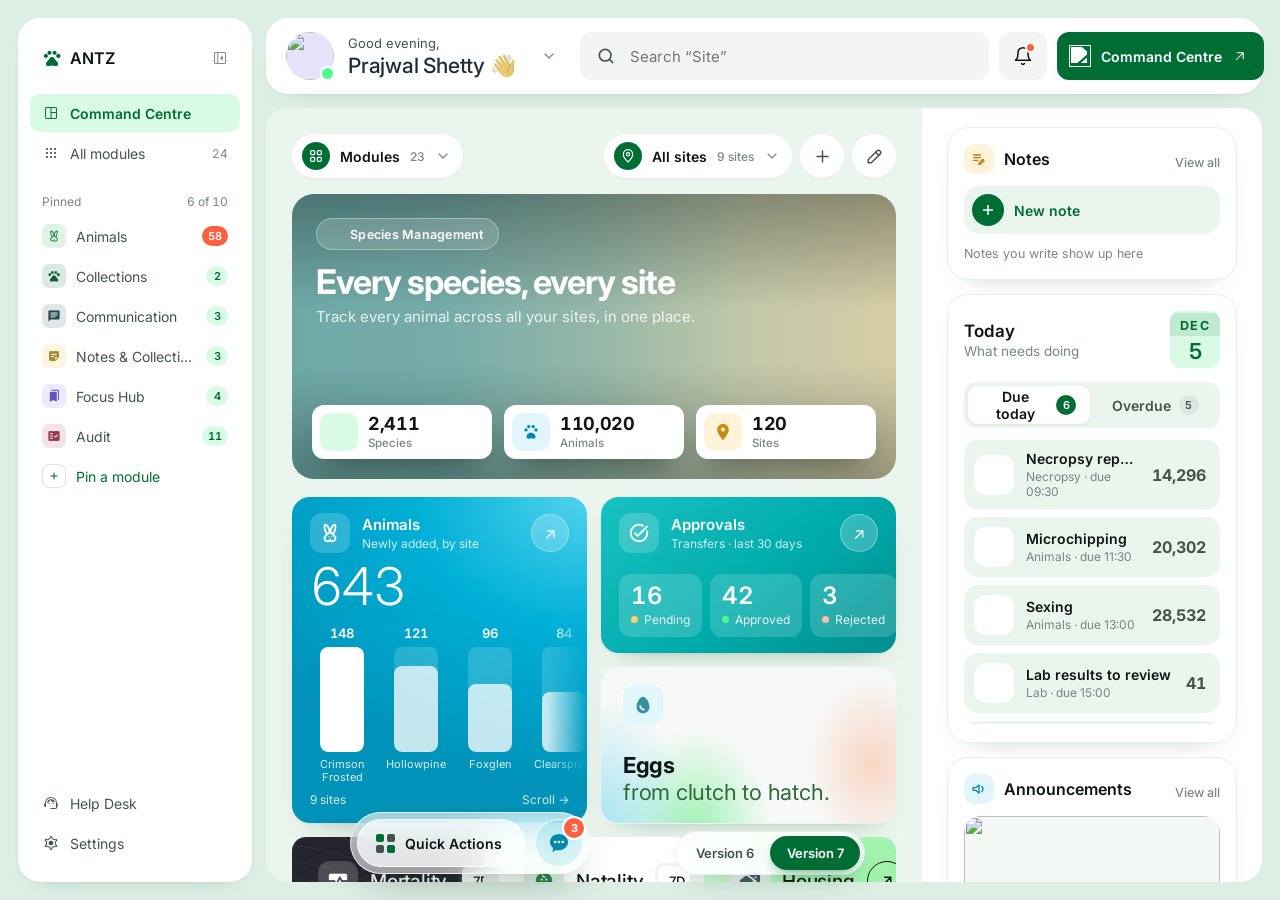
==== commit a5a05678: "Add Version 6 / Version 7 slider; Version 6 is a copy of the live Style 6 v6.html is the live Style " ====
--- a/app/index.html
+++ b/app/index.html
@@ -1676,6 +1676,15 @@
 @media (hover: hover) { .cboard > .cw { cursor: grab; } .cboard > .cw :is(button, input, select, [role="tab"], .mw__seg, .seg, .go, .mw__go) { cursor: pointer; } }
 .cboard > .cw.is-lift { transform: scale(1.02); box-shadow: 0 18px 40px -18px rgba(0, 40, 20, .45); transition: transform .2s var(--ease), box-shadow .2s; }
 body.dragging { user-select: none; -webkit-user-select: none; }
+/* version slider: Version 6 | Version 7, bottom right of the board */
+.vsw { position: fixed; right: 416px; bottom: 26px; z-index: 31; display: grid; grid-template-columns: 1fr 1fr; padding: 4px; border-radius: 999px; background: rgba(255, 255, 255, .86); backdrop-filter: blur(10px); -webkit-backdrop-filter: blur(10px); box-shadow: 0 0 0 1px var(--line-2), 0 14px 30px -16px rgba(0, 40, 20, .45); }
+.vsw a { position: relative; z-index: 1; display: grid; place-items: center; height: 34px; padding: 0 16px; border-radius: 999px; font: 600 13px Inter, system-ui, sans-serif; color: var(--ink-2); white-space: nowrap; transition: color .25s; }
+.vsw a[aria-current='page'] { color: #fff; }
+.vsw a:not([aria-current='page']):hover { color: var(--ink); }
+.vsw__thumb { position: absolute; top: 4px; bottom: 4px; left: 4px; width: calc(50% - 4px); border-radius: 999px; background: var(--lime-ink); box-shadow: 0 6px 14px -6px rgba(0, 109, 53, .7); transition: transform .3s cubic-bezier(.2, .9, .3, 1.1); }
+.vsw[data-on='7'] .vsw__thumb { transform: translateX(100%); }
+@media (max-width: 1060px) { .vsw { right: 16px; bottom: 90px; } }
+@media (prefers-reduced-motion: reduce) { .vsw__thumb { transition: none; } }
 </style>
 </head>
 <body>
@@ -1894,6 +1903,7 @@
   </aside>
 </div>
 
+<nav class="vsw" aria-label="Dashboard version"><span class="vsw__thumb" aria-hidden="true"></span><a href="v6.html" data-v="6">Version 6</a><a href="index.html" data-v="7" aria-current="page">Version 7</a></nav>
 <div class="fabs"><button class="qa" type="button" id="qaBtn" aria-haspopup="dialog"><span class="g"><i></i><i></i><i></i><i></i></span>Quick Actions</button><button class="chatbtn" type="button" aria-label="Communication, 3 unread" data-toast="Communication"><svg viewBox="0 0 24 24"><path fill="currentColor" d="M12 3C6.9 3 3 6.6 3 11c0 2.4 1.2 4.6 3.1 6.1L5.4 21l4-2.1c.8.2 1.7.3 2.6.3 5.1 0 9-3.6 9-8.1S17.1 3 12 3z"/><circle cx="8.2" cy="11" r="1.3" fill="#00AFD6"/><circle cx="12" cy="11" r="1.3" fill="#00AFD6"/><circle cx="15.8" cy="11" r="1.3" fill="#00AFD6"/></svg><span class="chatbtn__n">3</span></button></div>
 <div class="csheet" id="cAdd" aria-hidden="true"><div class="csheet__p" role="dialog" aria-modal="true" aria-labelledby="cAddT"><div class="csheet__hd"><div><b id="cAddT">Add widgets</b><small>Widgets for the centre board</small></div><button class="csheet__x" type="button" data-cclose aria-label="Close"><svg class="s" viewBox="0 0 24 24" style="width:18px;height:18px"><path d="M6 6l12 12M18 6 6 18"/></svg></button></div><div id="cAddList"></div></div></div>
 <div class="wcon" id="wcon" aria-hidden="true">
@@ -3153,5 +3163,17 @@
   rail(read('antz-side') === 'rail' || localStorage.getItem('antz-side') === 'rail', false);
 })();
 </script>
+<script>
+/* version slider: the thumb slides to the version you pick, then that page opens */
+(function () {
+  var v = document.querySelector('.vsw'); if (!v) return;
+  var on = v.querySelector('[aria-current="page"]'); v.dataset.on = on ? on.dataset.v : '7';
+  v.addEventListener('click', function (e) {
+    var a = e.target.closest('a[data-v]'); if (!a || a.getAttribute('aria-current') === 'page' || e.metaKey || e.ctrlKey) return;
+    e.preventDefault(); v.dataset.on = a.dataset.v; v.querySelector('[aria-current]').removeAttribute('aria-current'); a.setAttribute('aria-current', 'page');
+    setTimeout(function () { location.href = a.getAttribute('href'); }, matchMedia('(prefers-reduced-motion: reduce)').matches ? 0 : 260);
+  });
+})();
+</script>
 </body>
 </html>
